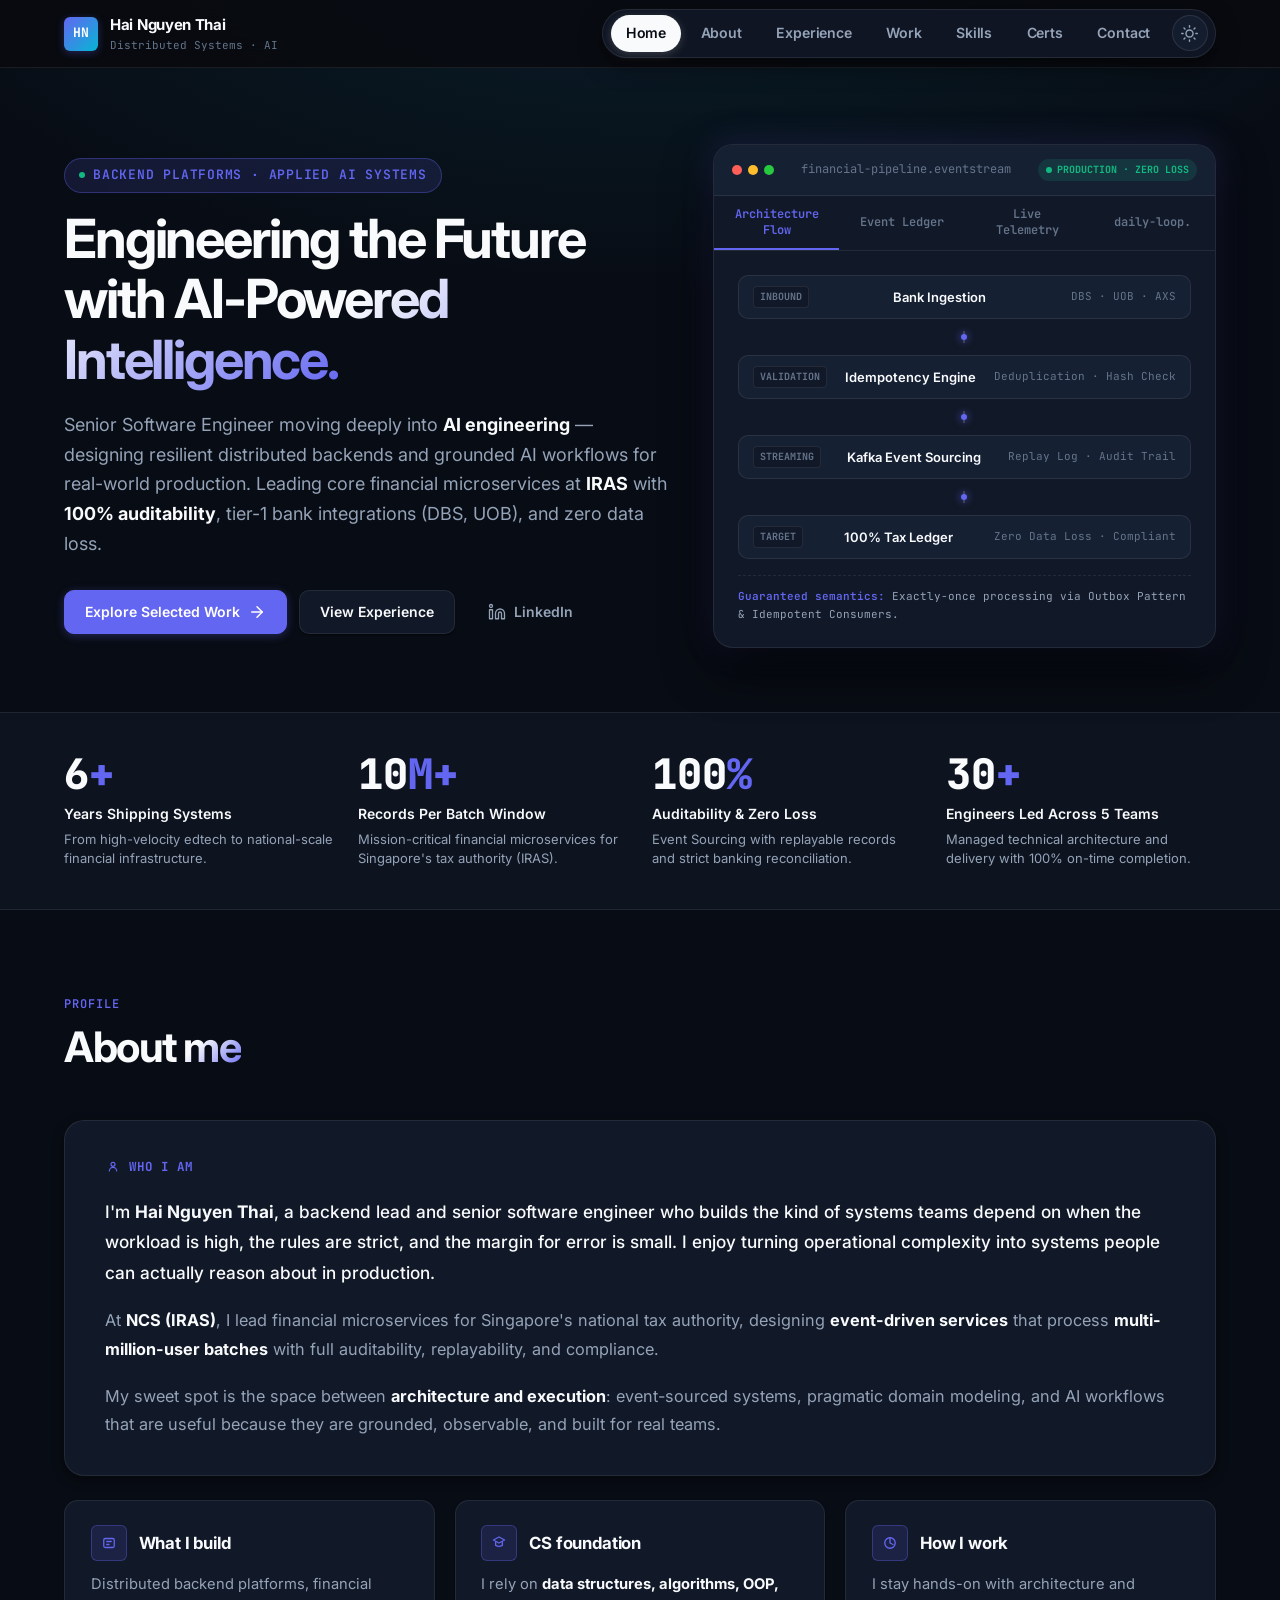
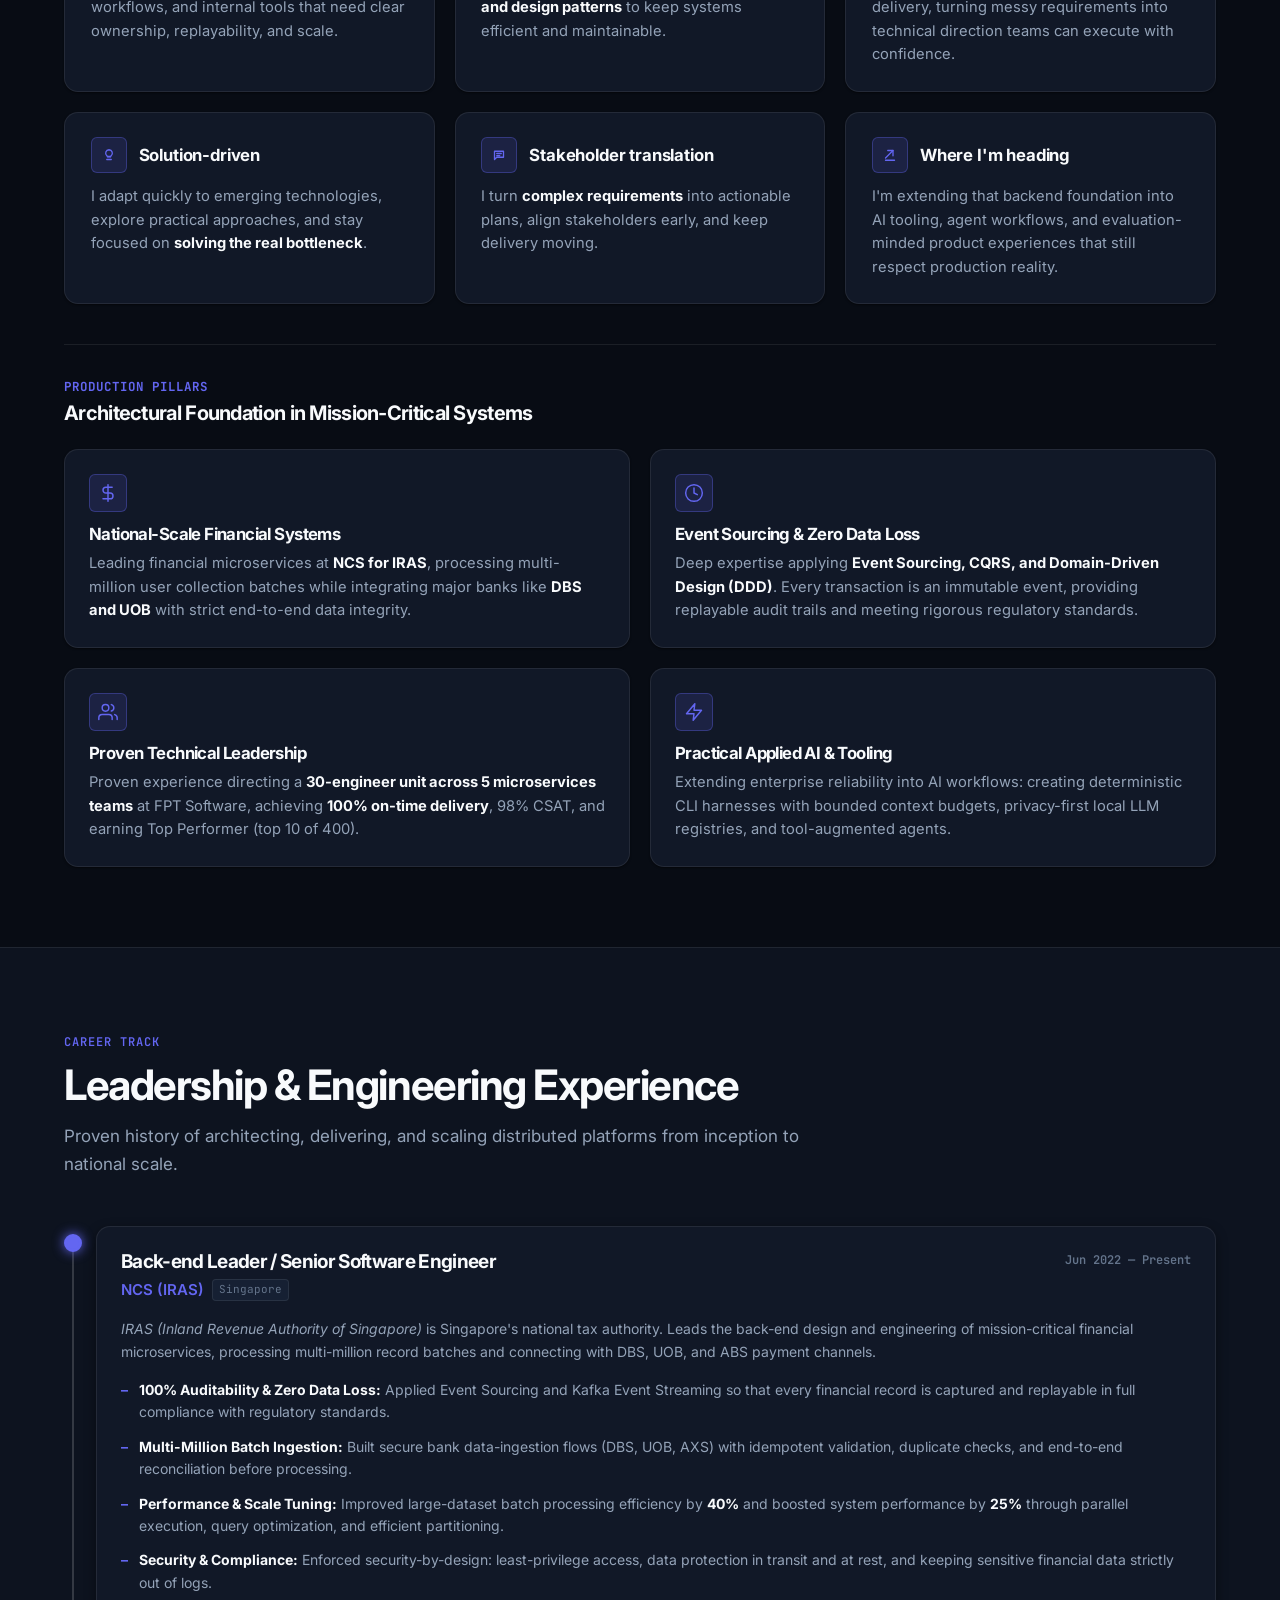
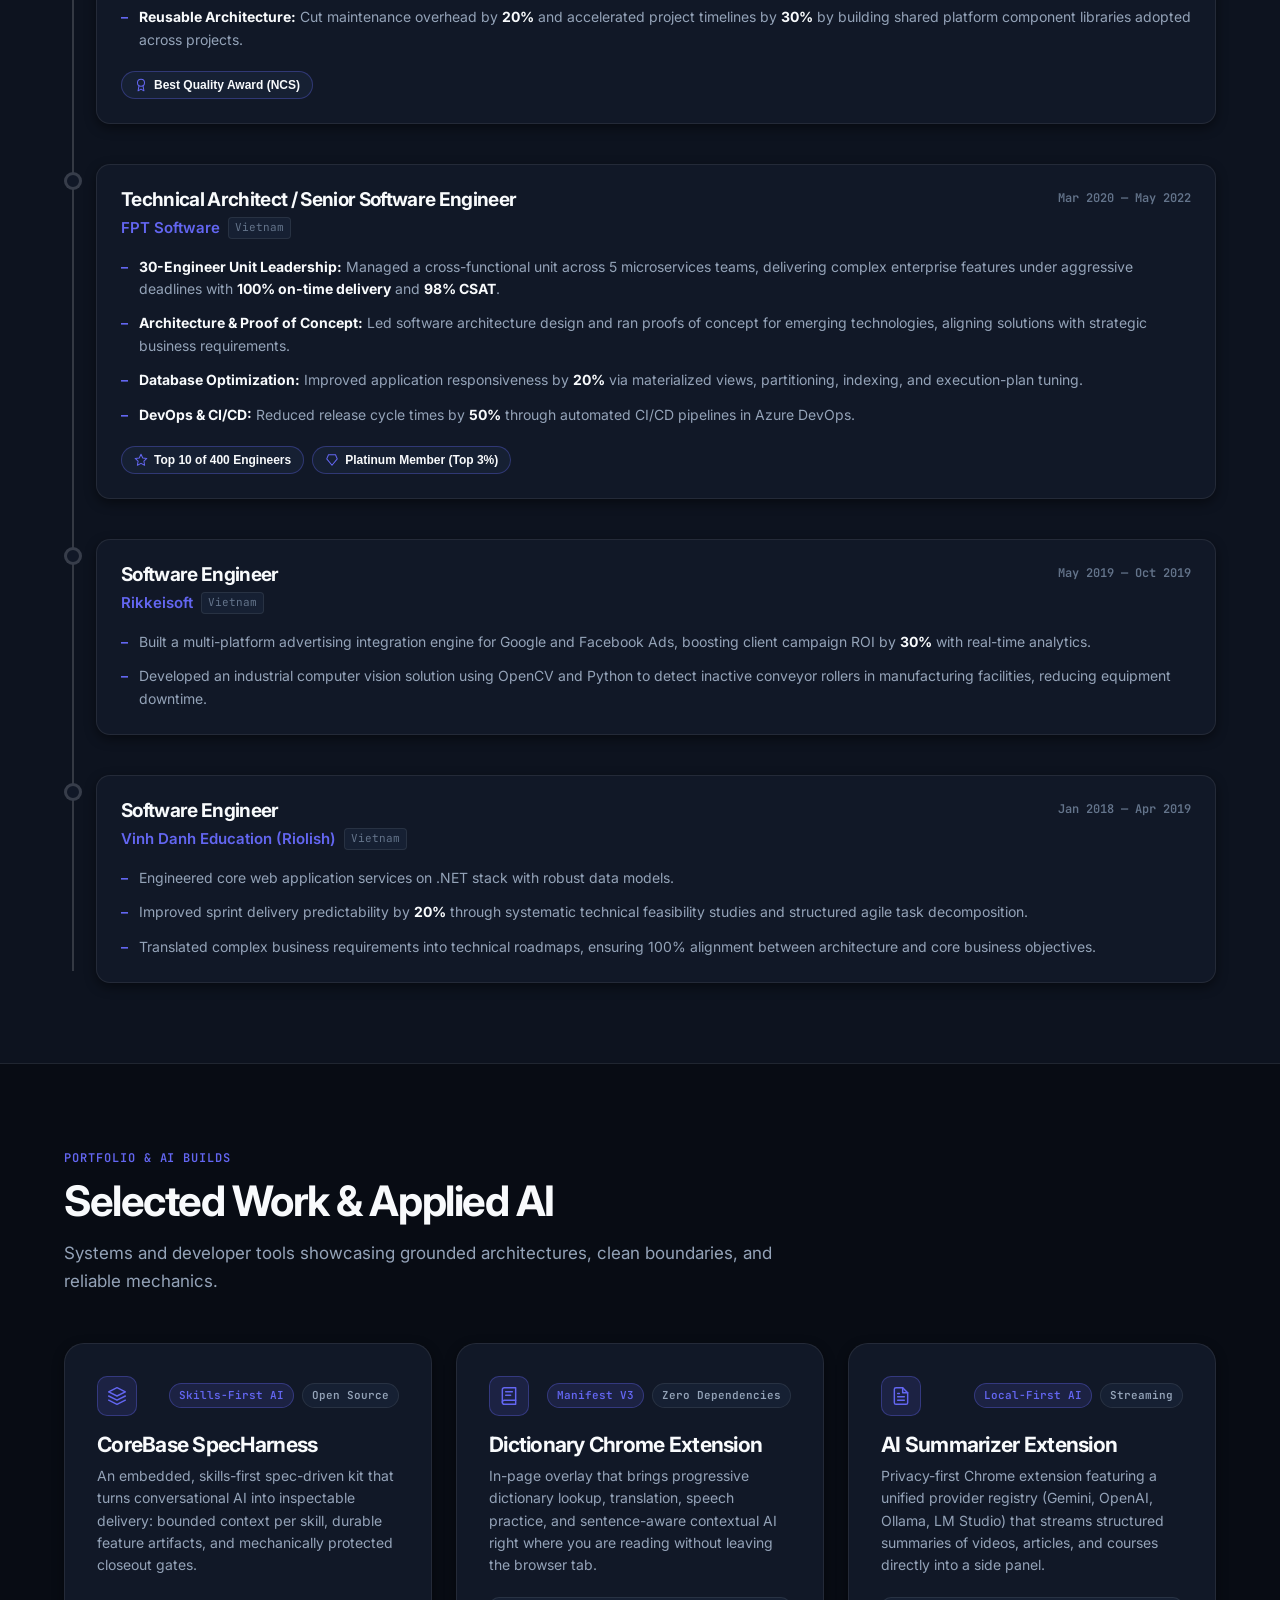
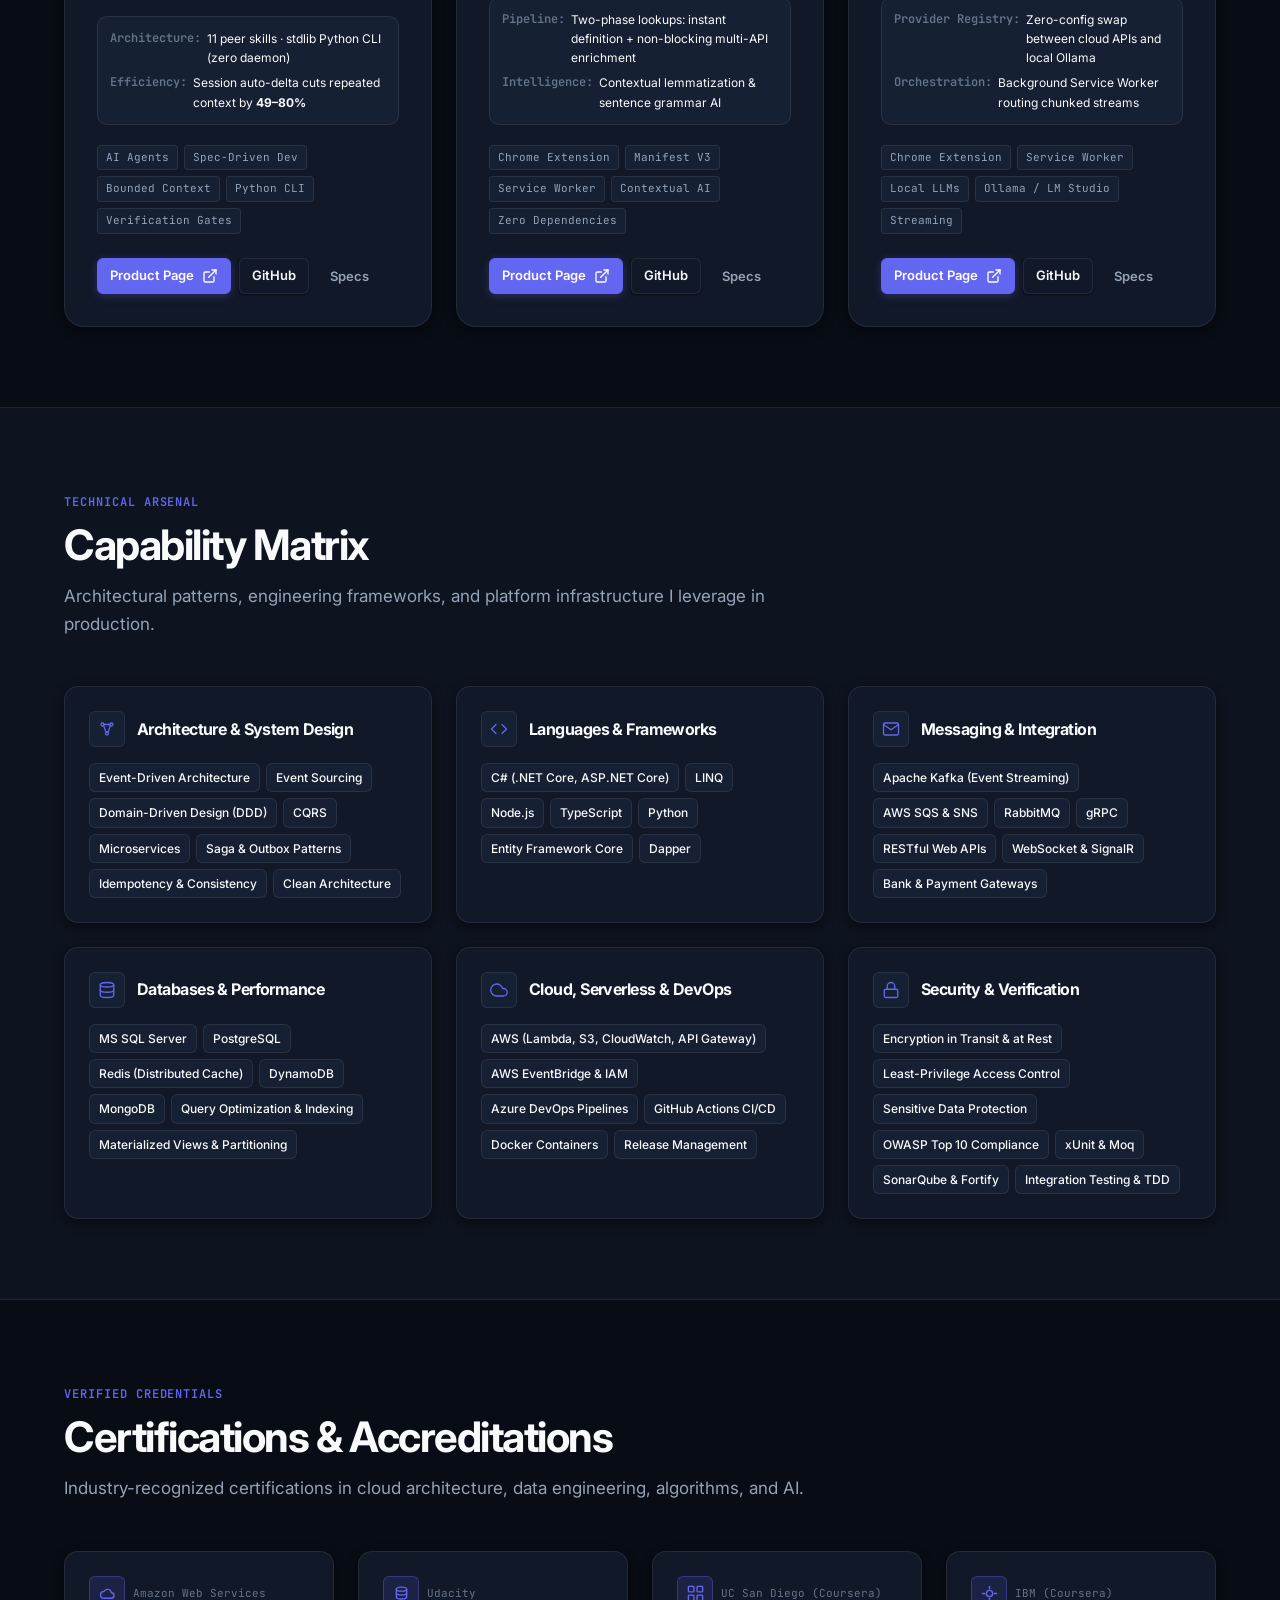
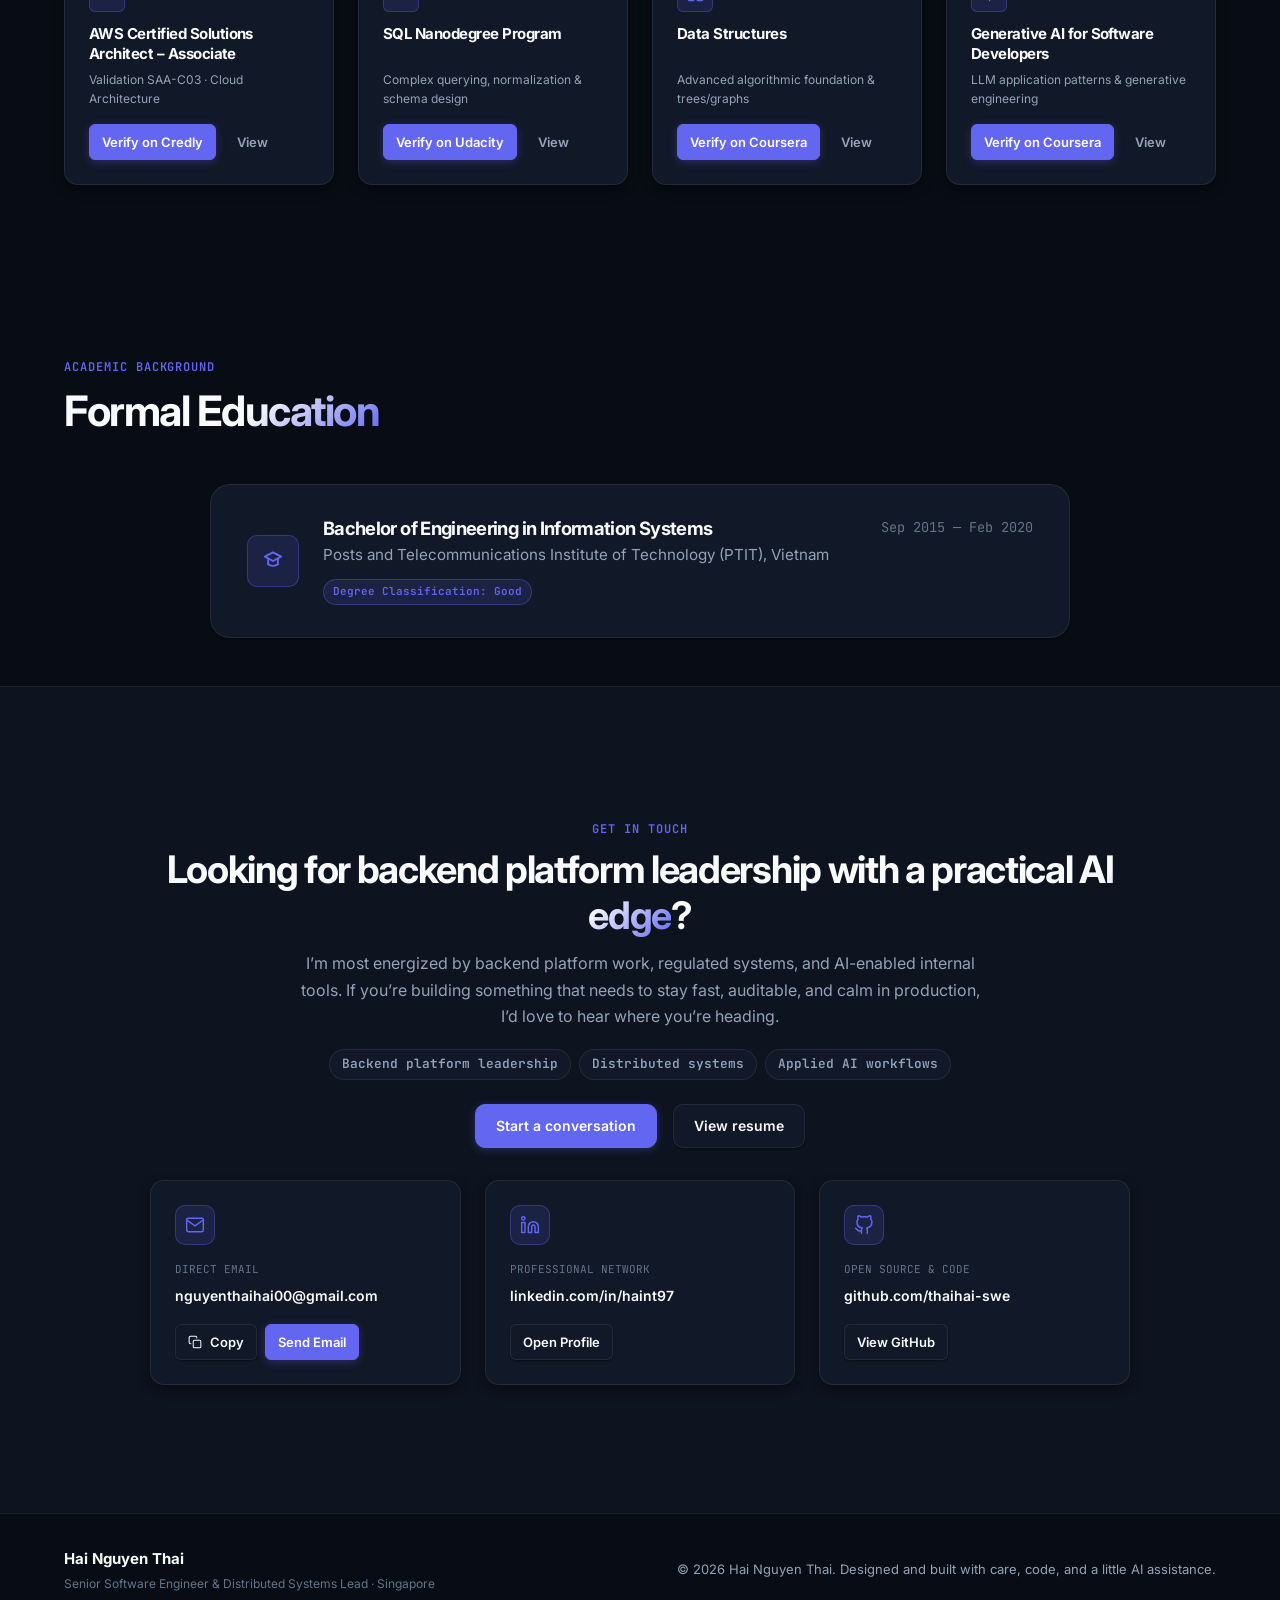
==== index.html @ 4427e582 "Remove demo videos and associated SVG posters for LLM Telegram Bot and Stock Analysis AI projects; r" ====
<!DOCTYPE html>
<html lang="en" data-theme="dark">

<head>
    <meta charset="UTF-8">
    <meta name="viewport" content="width=device-width, initial-scale=1.0">
    <meta name="description"
        content="Hai Nguyen Thai — Senior Software Engineer &amp; Distributed Systems Lead in Singapore. Architecting mission-critical backends, event-driven platforms at IRAS, and applied AI workflows.">
    <meta name="keywords"
        content="Hai Nguyen Thai, Senior Software Engineer, Distributed Systems, Event Sourcing, CQRS, DDD, Kafka, .NET Core, AWS, IRAS, Applied AI, Singapore">
    <meta name="author" content="Hai Nguyen Thai">
    <meta name="theme-color" content="#080C14">
    <meta name="color-scheme" content="dark light">

    <!-- Open Graph / Social Media -->
    <meta property="og:type" content="website">
    <meta property="og:url" content="https://thaihai-swe.github.io/">
    <meta property="og:title" content="Hai Nguyen Thai | Senior Software Engineer &amp; Distributed Systems Lead">
    <meta property="og:description"
        content="Senior back-end engineer &amp; technical architect. Designing mission-critical financial platforms at IRAS, event sourcing systems, and developer-first AI tools.">

    <!-- Twitter Cards -->
    <meta name="twitter:card" content="summary_large_image">
    <meta name="twitter:url" content="https://thaihai-swe.github.io/">
    <meta name="twitter:title" content="Hai Nguyen Thai | Senior Software Engineer &amp; Distributed Systems Lead">
    <meta name="twitter:description"
        content="Senior back-end engineer &amp; technical architect. Designing mission-critical financial platforms at IRAS, event sourcing systems, and developer-first AI tools.">

    <!-- Canonical & Favicon -->
    <link rel="canonical" href="https://thaihai-swe.github.io/">
    <link rel="icon" type="image/svg+xml" href="favicon.svg">

    <title>Hai Nguyen Thai | Senior Software Engineer &amp; Distributed Systems Lead</title>

    <!-- Google Fonts: Inter & JetBrains Mono -->
    <link rel="preconnect" href="https://fonts.googleapis.com">
    <link rel="preconnect" href="https://fonts.gstatic.com" crossorigin>
    <link
        href="https://fonts.googleapis.com/css2?family=Inter:wght@300;400;500;600;700;800&family=JetBrains+Mono:wght@400;500;600;700&display=swap"
        rel="stylesheet">

    <!-- Prevent Theme Flashing (FOUC) -->
    <script>
        (function () {
            try {
                var savedTheme = localStorage.getItem('hai-theme-preference');
                var theme = savedTheme || (window.matchMedia('(prefers-color-scheme: dark)').matches ? 'dark' : 'dark');
                document.documentElement.setAttribute('data-theme', theme);
                var metaThemeColor = document.querySelector('meta[name="theme-color"]');
                if (metaThemeColor) {
                    metaThemeColor.setAttribute('content', theme === 'dark' ? '#080C14' : '#F8FAFC');
                }
            } catch (e) { }
        })();
    </script>

    <!-- Main Stylesheet -->
    <link rel="stylesheet" href="styles.css">
</head>

<body>
    <!-- Skip Link for Accessibility -->
    <a href="#main-content" class="skip-link">Skip to main content</a>

    <!-- Top Navigation -->
    <header class="navbar" id="navbar" role="banner">
        <div class="nav-container">
            <a href="#home" class="nav-brand" aria-label="Hai Nguyen Thai — Home">
                <span class="brand-badge" aria-hidden="true">HN</span>
                <div class="brand-text">
                    <span class="brand-name">Hai Nguyen Thai</span>
                    <span class="brand-role">Distributed Systems · AI</span>
                </div>
            </a>

            <!-- Capsule Pill Navigation Menu -->
            <ul class="nav-menu" id="navMenu" role="menubar" aria-label="Main Navigation">
                <li class="nav-item" role="none"><a href="#home" class="nav-link is-active" role="menuitem">Home</a>
                </li>
                <li class="nav-item" role="none"><a href="#about" class="nav-link" role="menuitem">About</a></li>
                <li class="nav-item" role="none"><a href="#experience" class="nav-link" role="menuitem">Experience</a>
                </li>
                <li class="nav-item" role="none"><a href="#projects" class="nav-link" role="menuitem">Work</a></li>
                <li class="nav-item" role="none"><a href="#skills" class="nav-link" role="menuitem">Skills</a></li>
                <li class="nav-item" role="none"><a href="#certifications" class="nav-link" role="menuitem">Certs</a>
                </li>
                <li class="nav-item" role="none"><a href="#contact" class="nav-link" role="menuitem">Contact</a></li>
                <li class="nav-item" role="none">
                    <button id="themeToggle" class="theme-toggle" type="button" aria-label="Switch to light theme"
                        title="Toggle color theme">
                        <svg class="sun-icon" viewBox="0 0 24 24" fill="none" stroke="currentColor" stroke-width="2"
                            stroke-linecap="round" stroke-linejoin="round" aria-hidden="true">
                            <circle cx="12" cy="12" r="5"></circle>
                            <line x1="12" y1="1" x2="12" y2="3"></line>
                            <line x1="12" y1="21" x2="12" y2="23"></line>
                            <line x1="4.22" y1="4.22" x2="5.64" y2="5.64"></line>
                            <line x1="18.36" y1="18.36" x2="19.78" y2="19.78"></line>
                            <line x1="1" y1="12" x2="3" y2="12"></line>
                            <line x1="21" y1="12" x2="23" y2="12"></line>
                            <line x1="4.22" y1="19.78" x2="5.64" y2="18.36"></line>
                            <line x1="18.36" y1="5.64" x2="19.78" y2="4.22"></line>
                        </svg>
                        <svg class="moon-icon" viewBox="0 0 24 24" fill="none" stroke="currentColor" stroke-width="2"
                            stroke-linecap="round" stroke-linejoin="round" aria-hidden="true">
                            <path d="M21 12.79A9 9 0 1 1 11.21 3 7 7 0 0 0 21 12.79z"></path>
                        </svg>
                    </button>
                </li>
            </ul>

            <!-- Hamburger Button for Mobile -->
            <button class="hamburger" id="hamburger" type="button" aria-label="Open mobile navigation"
                aria-expanded="false" aria-controls="mobileDrawer">
                <span class="bar"></span>
                <span class="bar"></span>
                <span class="bar"></span>
            </button>
        </div>

        <!-- Mobile Drawer -->
        <div class="mobile-drawer" id="mobileDrawer" aria-hidden="true">
            <nav class="mobile-nav" aria-label="Mobile Navigation">
                <a href="#home" class="mobile-nav-link">Home</a>
                <a href="#about" class="mobile-nav-link">About</a>
                <a href="#experience" class="mobile-nav-link">Experience</a>
                <a href="#projects" class="mobile-nav-link">Work</a>
                <a href="#skills" class="mobile-nav-link">Skills</a>
                <a href="#certifications" class="mobile-nav-link">Certs</a>
                <a href="#contact" class="mobile-nav-link">Contact</a>
            </nav>
        </div>
    </header>

    <main id="main-content">
        <!-- Hero Section -->
        <section id="home" class="hero-section">
            <div class="container hero-container">
                <div class="hero-content">
                    <p class="hero-kicker">
                        <span class="live-dot" aria-hidden="true"></span>
                        Backend Platforms &middot; Applied AI Systems
                    </p>

                    <h1 class="hero-title">
                        Engineering the Future with <span class="gradient-text">AI-Powered Intelligence.</span>
                    </h1>

                    <p class="hero-description">
                        Senior Software Engineer moving deeply into <strong>AI engineering</strong> &mdash; designing
                        resilient distributed backends and grounded AI workflows for real-world production. Leading
                        core financial microservices at <strong>IRAS</strong> with <strong>100% auditability</strong>,
                        tier-1 bank integrations (DBS, UOB), and zero data loss.
                    </p>

                    <div class="hero-actions">
                        <a href="#projects" class="btn btn-primary">
                            Explore Selected Work
                            <svg viewBox="0 0 24 24" fill="none" stroke="currentColor" stroke-width="2"
                                stroke-linecap="round" stroke-linejoin="round" aria-hidden="true" class="icon-right">
                                <line x1="5" y1="12" x2="19" y2="12"></line>
                                <polyline points="12 5 19 12 12 19"></polyline>
                            </svg>
                        </a>
                        <a href="#experience" class="btn btn-secondary">
                            View Experience
                        </a>
                        <a href="https://linkedin.com/in/haint97" target="_blank" rel="noopener noreferrer"
                            class="btn btn-ghost" aria-label="Hai Nguyen Thai on LinkedIn">
                            <svg viewBox="0 0 24 24" fill="none" stroke="currentColor" stroke-width="1.75"
                                stroke-linecap="round" stroke-linejoin="round" aria-hidden="true">
                                <path
                                    d="M16 8a6 6 0 0 1 6 6v7h-4v-7a2 2 0 0 0-2-2 2 2 0 0 0-2 2v7h-4v-7a6 6 0 0 1 6-6z">
                                </path>
                                <rect x="2" y="9" width="4" height="12"></rect>
                                <circle cx="4" cy="4" r="2"></circle>
                            </svg>
                            LinkedIn
                        </a>
                    </div>
                </div>

                <!-- Hero Visual: Interactive System Architecture Card -->
                <div class="hero-visual">
                    <div class="system-panel" aria-label="System Architecture Visualizer">
                        <div class="panel-header">
                            <div class="panel-dots" aria-hidden="true">
                                <span class="panel-dot dot-red"></span>
                                <span class="panel-dot dot-yellow"></span>
                                <span class="panel-dot dot-green"></span>
                            </div>
                            <span class="panel-title">financial-pipeline.eventstream</span>
                            <span class="panel-status-tag">
                                <span class="live-dot" aria-hidden="true"></span>
                                PRODUCTION &middot; ZERO LOSS
                            </span>
                        </div>

                        <!-- Tab Triggers -->
                        <div class="panel-tabs" role="tablist" aria-label="System Architecture View Options">
                            <button class="panel-tab is-active" id="tabArchitectureBtn" role="tab" aria-selected="true"
                                aria-controls="tabArchitecture" type="button">
                                Architecture Flow
                            </button>
                            <button class="panel-tab" id="tabLedgerBtn" role="tab" aria-selected="false"
                                aria-controls="tabLedger" type="button">
                                Event Ledger
                            </button>
                            <button class="panel-tab" id="tabMetricsBtn" role="tab" aria-selected="false"
                                aria-controls="tabMetrics" type="button">
                                Live Telemetry
                            </button>
                            <button class="panel-tab" id="tabDailyLoopBtn" role="tab" aria-selected="false"
                                aria-controls="tabDailyLoop" type="button">
                                daily-loop.
                            </button>
                        </div>

                        <!-- Tab 1: Architecture Pipeline -->
                        <div class="panel-body tab-content is-active" id="tabArchitecture" role="tabpanel"
                            aria-labelledby="tabArchitectureBtn">
                            <div class="pipeline-flow">
                                <div class="pipeline-node node-bank">
                                    <div class="node-tag">INBOUND</div>
                                    <div class="node-name">Bank Ingestion</div>
                                    <div class="node-meta">DBS &middot; UOB &middot; AXS</div>
                                </div>
                                <div class="pipeline-connector">
                                    <span class="connector-line"></span>
                                    <span class="pulse-packet" aria-hidden="true"></span>
                                </div>
                                <div class="pipeline-node node-engine">
                                    <div class="node-tag">VALIDATION</div>
                                    <div class="node-name">Idempotency Engine</div>
                                    <div class="node-meta">Deduplication &middot; Hash Check</div>
                                </div>
                                <div class="pipeline-connector">
                                    <span class="connector-line"></span>
                                    <span class="pulse-packet" aria-hidden="true"></span>
                                </div>
                                <div class="pipeline-node node-events">
                                    <div class="node-tag">STREAMING</div>
                                    <div class="node-name">Kafka Event Sourcing</div>
                                    <div class="node-meta">Replay Log &middot; Audit Trail</div>
                                </div>
                                <div class="pipeline-connector">
                                    <span class="connector-line"></span>
                                    <span class="pulse-packet" aria-hidden="true"></span>
                                </div>
                                <div class="pipeline-node node-reconcile">
                                    <div class="node-tag">TARGET</div>
                                    <div class="node-name">100% Tax Ledger</div>
                                    <div class="node-meta">Zero Data Loss &middot; Compliant</div>
                                </div>
                            </div>
                            <div class="pipeline-footnote">
                                <span class="footnote-key">Guaranteed semantics:</span> Exactly-once processing via
                                Outbox Pattern &amp; Idempotent Consumers.
                            </div>
                        </div>

                        <!-- Tab 2: Event Ledger Preview -->
                        <div class="panel-body tab-content" id="tabLedger" role="tabpanel"
                            aria-labelledby="tabLedgerBtn">
                            <pre class="code-preview"><code><span class="c-comment">// Immutable Event Sourcing Log Stream</span>
{
  <span class="c-key">"eventId"</span>: <span class="c-str">"evt_iras_884920419"</span>,
  <span class="c-key">"type"</span>: <span class="c-str">"TaxCollectionBatchProcessedEvent"</span>,
  <span class="c-key">"partner"</span>: <span class="c-str">"DBS_BANK_SG"</span>,
  <span class="c-key">"records"</span>: <span class="c-num">2450000</span>,
  <span class="c-key">"status"</span>: <span class="c-str">"RECONCILED"</span>,
  <span class="c-key">"auditIntegrity"</span>: <span class="c-bool">true</span>,
  <span class="c-key">"reconciledAt"</span>: <span class="c-str">"2026-10-13T12:00:00Z"</span>,
  <span class="c-key">"dataLossRatio"</span>: <span class="c-num">0.0000</span>
}</code></pre>
                        </div>

                        <!-- Tab 3: Live Telemetry -->
                        <div class="panel-body tab-content" id="tabMetrics" role="tabpanel"
                            aria-labelledby="tabMetricsBtn">
                            <div class="telemetry-grid">
                                <div class="telemetry-card">
                                    <span class="telemetry-val">100%</span>
                                    <span class="telemetry-lbl">Auditability Score</span>
                                </div>
                                <div class="telemetry-card">
                                    <span class="telemetry-val">0.00%</span>
                                    <span class="telemetry-lbl">Data Loss Ratio</span>
                                </div>
                                <div class="telemetry-card">
                                    <span class="telemetry-val">+40%</span>
                                    <span class="telemetry-lbl">Batch Speedup</span>
                                </div>
                                <div class="telemetry-card">
                                    <span class="telemetry-val">&lt; 25ms</span>
                                    <span class="telemetry-lbl">Partition Latency</span>
                                </div>
                            </div>
                        </div>

                        <!-- Tab 4: Engineer Routine & Mindset -->
                        <div class="panel-body tab-content" id="tabDailyLoop" role="tabpanel"
                            aria-labelledby="tabDailyLoopBtn">
                            <div class="daily-loop-content">
                                <code class="hero-quote-code">
                                    <span class="hero-quote-line">brewCoffee();</span>
                                    <span class="hero-quote-line">reading();</span>
                                    <span class="hero-quote-line">makeThings();</span>
                                    <span class="hero-quote-line">vibeCode();</span>
                                    <span class="hero-quote-line">sleep();</span>
                                    <span class="hero-quote-line">stayCurious();</span>
                                    <span class="hero-quote-line">keepGrowing();</span>
                                    <span class="hero-quote-line">beMoreThanCode();</span>
                                    <span class="hero-quote-line">makeItMeaningful();</span>
                                    <span class="hero-quote-line">becomeUnforgettable();</span>
                                </code>
                                <div class="terminal-status-strip">
                                    <span class="terminal-tag-pill">production-ready</span>
                                    <span class="terminal-tag-sub">event-sourced &middot; observable</span>
                                </div>
                            </div>
                        </div>
                    </div>
                </div>
            </div>
        </section>

        <!-- Proof Strip / Metrics Bar -->
        <section class="proof-section" aria-label="Key Career Statistics">
            <div class="container">
                <div class="proof-grid">
                    <article class="proof-card">
                        <div class="proof-number">
                            <span class="counter-val" data-target="6">6</span><span class="accent-mark">+</span>
                        </div>
                        <div class="proof-label">Years Shipping Systems</div>
                        <p class="proof-text">From high-velocity edtech to national-scale financial infrastructure.</p>
                    </article>
                    <article class="proof-card">
                        <div class="proof-number">
                            <span class="counter-val" data-target="10">10</span><span class="accent-mark">M+</span>
                        </div>
                        <div class="proof-label">Records Per Batch Window</div>
                        <p class="proof-text">Mission-critical financial microservices for Singapore's tax authority
                            (IRAS).</p>
                    </article>
                    <article class="proof-card">
                        <div class="proof-number">
                            <span class="counter-val" data-target="100">100</span><span class="accent-mark">%</span>
                        </div>
                        <div class="proof-label">Auditability &amp; Zero Loss</div>
                        <p class="proof-text">Event Sourcing with replayable records and strict banking reconciliation.
                        </p>
                    </article>
                    <article class="proof-card">
                        <div class="proof-number">
                            <span class="counter-val" data-target="30">30</span><span class="accent-mark">+</span>
                        </div>
                        <div class="proof-label">Engineers Led Across 5 Teams</div>
                        <p class="proof-text">Managed technical architecture and delivery with 100% on-time completion.
                        </p>
                    </article>
                </div>
            </div>
        </section>

        <!-- About & Architectural Philosophy -->
        <section id="about" class="section about-section">
            <div class="container">
                <div class="section-header text-center">
                    <p class="section-kicker">PROFILE</p>
                    <h2 class="section-title">About <span class="gradient-text">me</span></h2>
                </div>

                <div class="about-layout">
                    <!-- Lead Card: Who I Am -->
                    <div class="about-lead">
                        <p class="about-lead-kicker">
                            <svg viewBox="0 0 24 24" fill="none" stroke="currentColor" stroke-width="1.75"
                                stroke-linecap="round" stroke-linejoin="round" aria-hidden="true">
                                <circle cx="12" cy="8" r="3"></circle>
                                <path d="M6.5 18a5.5 5.5 0 0 1 11 0"></path>
                            </svg>
                            WHO I AM
                        </p>
                        <div class="about-copy">
                            <p>
                                I'm <strong>Hai Nguyen Thai</strong>, a backend lead and senior software engineer who
                                builds the kind of systems teams depend on when the workload is high, the rules
                                are strict, and the margin for error is small. I enjoy turning operational complexity
                                into systems people can actually reason about in production.
                            </p>
                            <p>
                                At <strong>NCS (IRAS)</strong>, I lead financial microservices for Singapore's national
                                tax authority, designing <strong>event-driven services</strong> that process
                                <strong>multi-million-user batches</strong> with full auditability, replayability, and
                                compliance.
                            </p>
                            <p>
                                My sweet spot is the space between <strong>architecture and execution</strong>:
                                event-sourced systems, pragmatic domain modeling, and AI workflows that are useful
                                because they are grounded, observable, and built for real teams.
                            </p>
                        </div>
                    </div>

                    <!-- 6 Highlights Cards Grid -->
                    <div class="about-highlights">
                        <article class="about-card">
                            <div class="about-card-header">
                                <span class="about-card-icon" aria-hidden="true">
                                    <svg viewBox="0 0 24 24" fill="none" stroke="currentColor" stroke-width="1.75"
                                        stroke-linecap="round" stroke-linejoin="round" aria-hidden="true">
                                        <rect x="5" y="6" width="14" height="12" rx="2"></rect>
                                        <path d="M9 10h6"></path>
                                        <path d="M9 14h3"></path>
                                    </svg>
                                </span>
                                <h3>What I build</h3>
                            </div>
                            <p>Distributed backend platforms, financial workflows, and internal tools that need clear
                                ownership, replayability, and scale.</p>
                        </article>

                        <article class="about-card">
                            <div class="about-card-header">
                                <span class="about-card-icon" aria-hidden="true">
                                    <svg viewBox="0 0 24 24" fill="none" stroke="currentColor" stroke-width="1.75"
                                        stroke-linecap="round" stroke-linejoin="round" aria-hidden="true">
                                        <path d="M4.5 8 12 4l7.5 4-7.5 4-7.5-4Z"></path>
                                        <path d="M7.5 10.5V15"></path>
                                        <path d="M16.5 10.5V15"></path>
                                        <path d="M7.5 15c1 .8 2.8 1.5 4.5 1.5s3.5-.7 4.5-1.5"></path>
                                    </svg>
                                </span>
                                <h3>CS foundation</h3>
                            </div>
                            <p>I rely on <strong>data structures, algorithms, OOP, and design patterns</strong> to keep
                                systems efficient and maintainable.</p>
                        </article>

                        <article class="about-card">
                            <div class="about-card-header">
                                <span class="about-card-icon" aria-hidden="true">
                                    <svg viewBox="0 0 24 24" fill="none" stroke="currentColor" stroke-width="1.75"
                                        stroke-linecap="round" stroke-linejoin="round" aria-hidden="true">
                                        <path d="M12 5v7l4 2"></path>
                                        <circle cx="12" cy="12" r="7"></circle>
                                    </svg>
                                </span>
                                <h3>How I work</h3>
                            </div>
                            <p>I stay hands-on with architecture and delivery, turning messy requirements into technical
                                direction teams can execute with confidence.</p>
                        </article>

                        <article class="about-card">
                            <div class="about-card-header">
                                <span class="about-card-icon" aria-hidden="true">
                                    <svg viewBox="0 0 24 24" fill="none" stroke="currentColor" stroke-width="1.75"
                                        stroke-linecap="round" stroke-linejoin="round" aria-hidden="true">
                                        <path d="M9 18h6"></path>
                                        <path d="M10 14h4"></path>
                                        <path
                                            d="M12 5a4.5 4.5 0 0 0-2.9 7.9c.6.5.9 1 .9 1.6h4c0-.6.3-1.1.9-1.6A4.5 4.5 0 0 0 12 5Z">
                                        </path>
                                    </svg>
                                </span>
                                <h3>Solution-driven</h3>
                            </div>
                            <p>I adapt quickly to emerging technologies, explore practical approaches, and stay focused
                                on <strong>solving the real bottleneck</strong>.</p>
                        </article>

                        <article class="about-card">
                            <div class="about-card-header">
                                <span class="about-card-icon" aria-hidden="true">
                                    <svg viewBox="0 0 24 24" fill="none" stroke="currentColor" stroke-width="1.75"
                                        stroke-linecap="round" stroke-linejoin="round" aria-hidden="true">
                                        <path d="M6 7h12v8H9l-3 3V7Z"></path>
                                        <path d="M9 10h6"></path>
                                        <path d="M9 13h4"></path>
                                    </svg>
                                </span>
                                <h3>Stakeholder translation</h3>
                            </div>
                            <p>I turn <strong>complex requirements</strong> into actionable plans, align stakeholders
                                early, and keep delivery moving.</p>
                        </article>

                        <article class="about-card">
                            <div class="about-card-header">
                                <span class="about-card-icon" aria-hidden="true">
                                    <svg viewBox="0 0 24 24" fill="none" stroke="currentColor" stroke-width="1.75"
                                        stroke-linecap="round" stroke-linejoin="round" aria-hidden="true">
                                        <path d="M6 16 16 6"></path>
                                        <path d="M9 6h7v7"></path>
                                        <path d="M6 19h12"></path>
                                    </svg>
                                </span>
                                <h3>Where I'm heading</h3>
                            </div>
                            <p>I'm extending that backend foundation into AI tooling, agent workflows, and
                                evaluation-minded product experiences that still respect production reality.</p>
                        </article>
                    </div>

                    <!-- 3. Core Architectural Pillars (Preserved Enterprise Content) -->
                    <div class="about-pillars-subgroup">
                        <div class="pillars-subgroup-header">
                            <span class="subgroup-kicker">PRODUCTION PILLARS</span>
                            <h3 class="subgroup-title">Architectural Foundation in Mission-Critical Systems</h3>
                        </div>

                        <div class="pillars-grid">
                            <article class="pillar-card">
                                <div class="pillar-icon" aria-hidden="true">
                                    <svg viewBox="0 0 24 24" fill="none" stroke="currentColor" stroke-width="1.75"
                                        stroke-linecap="round" stroke-linejoin="round" aria-hidden="true">
                                        <path d="M12 2v20"></path>
                                        <path d="M17 5H9.5a3.5 3.5 0 0 0 0 7h5a3.5 3.5 0 0 1 0 7H6"></path>
                                    </svg>
                                </div>
                                <h4 class="pillar-title">National-Scale Financial Systems</h4>
                                <p class="pillar-desc">
                                    Leading financial microservices at <strong>NCS for IRAS</strong>, processing
                                    multi-million
                                    user collection batches while integrating major banks like <strong>DBS and
                                        UOB</strong> with
                                    strict end-to-end data integrity.
                                </p>
                            </article>

                            <article class="pillar-card">
                                <div class="pillar-icon" aria-hidden="true">
                                    <svg viewBox="0 0 24 24" fill="none" stroke="currentColor" stroke-width="1.75"
                                        stroke-linecap="round" stroke-linejoin="round" aria-hidden="true">
                                        <circle cx="12" cy="12" r="10"></circle>
                                        <polyline points="12 6 12 12 16 14"></polyline>
                                    </svg>
                                </div>
                                <h4 class="pillar-title">Event Sourcing &amp; Zero Data Loss</h4>
                                <p class="pillar-desc">
                                    Deep expertise applying <strong>Event Sourcing, CQRS, and Domain-Driven Design
                                        (DDD)</strong>.
                                    Every transaction is an immutable event, providing replayable audit trails and
                                    meeting
                                    rigorous regulatory standards.
                                </p>
                            </article>

                            <article class="pillar-card">
                                <div class="pillar-icon" aria-hidden="true">
                                    <svg viewBox="0 0 24 24" fill="none" stroke="currentColor" stroke-width="1.75"
                                        stroke-linecap="round" stroke-linejoin="round" aria-hidden="true">
                                        <path d="M17 21v-2a4 4 0 0 0-4-4H5a4 4 0 0 0-4 4v2"></path>
                                        <circle cx="9" cy="7" r="4"></circle>
                                        <path d="M23 21v-2a4 4 0 0 0-3-3.87"></path>
                                        <path d="M16 3.13a4 4 0 0 1 0 7.75"></path>
                                    </svg>
                                </div>
                                <h4 class="pillar-title">Proven Technical Leadership</h4>
                                <p class="pillar-desc">
                                    Proven experience directing a <strong>30-engineer unit across 5 microservices
                                        teams</strong>
                                    at FPT Software, achieving <strong>100% on-time delivery</strong>, 98% CSAT, and
                                    earning
                                    Top Performer (top 10 of 400).
                                </p>
                            </article>

                            <article class="pillar-card">
                                <div class="pillar-icon" aria-hidden="true">
                                    <svg viewBox="0 0 24 24" fill="none" stroke="currentColor" stroke-width="1.75"
                                        stroke-linecap="round" stroke-linejoin="round" aria-hidden="true">
                                        <polygon points="13 2 3 14 12 14 11 22 21 10 12 10 13 2"></polygon>
                                    </svg>
                                </div>
                                <h4 class="pillar-title">Practical Applied AI &amp; Tooling</h4>
                                <p class="pillar-desc">
                                    Extending enterprise reliability into AI workflows: creating deterministic CLI
                                    harnesses
                                    with bounded context budgets, privacy-first local LLM registries, and tool-augmented
                                    agents.
                                </p>
                            </article>
                        </div>
                    </div>
                </div>
            </div>
        </section>

        <!-- Experience Section -->
        <section id="experience" class="section experience-section">
            <div class="container">
                <div class="section-header">
                    <span class="section-kicker">Career Track</span>
                    <h2 class="section-title">Leadership &amp; Engineering Experience</h2>
                    <p class="section-subtitle">
                        Proven history of architecting, delivering, and scaling distributed platforms from inception to
                        national scale.
                    </p>
                </div>

                <div class="timeline">
                    <!-- NCS (IRAS) -->
                    <article class="timeline-item is-featured">
                        <div class="timeline-marker" aria-hidden="true"></div>
                        <div class="timeline-card">
                            <div class="timeline-header">
                                <div class="timeline-role-group">
                                    <h3 class="timeline-role">Back-end Leader / Senior Software Engineer</h3>
                                    <div class="timeline-org">
                                        <span class="company-name">NCS (IRAS)</span>
                                        <span class="location-badge">Singapore</span>
                                    </div>
                                </div>
                                <span class="timeline-period">Jun 2022 &mdash; Present</span>
                            </div>

                            <p class="timeline-summary">
                                <em>IRAS (Inland Revenue Authority of Singapore)</em> is Singapore's national tax
                                authority. Leads the back-end design and engineering of mission-critical financial
                                microservices, processing multi-million record batches and connecting with DBS, UOB,
                                and ABS payment channels.
                            </p>

                            <ul class="timeline-points">
                                <li>
                                    <strong>100% Auditability &amp; Zero Data Loss:</strong> Applied Event Sourcing and
                                    Kafka Event Streaming so that every financial record is captured and replayable in
                                    full compliance with regulatory standards.
                                </li>
                                <li>
                                    <strong>Multi-Million Batch Ingestion:</strong> Built secure bank data-ingestion
                                    flows (DBS, UOB, AXS) with idempotent validation, duplicate checks, and end-to-end
                                    reconciliation before processing.
                                </li>
                                <li>
                                    <strong>Performance &amp; Scale Tuning:</strong> Improved large-dataset batch
                                    processing efficiency by <strong>40%</strong> and boosted system performance by
                                    <strong>25%</strong> through parallel execution, query optimization, and efficient
                                    partitioning.
                                </li>
                                <li>
                                    <strong>Security &amp; Compliance:</strong> Enforced security-by-design:
                                    least-privilege access, data protection in transit and at rest, and keeping
                                    sensitive
                                    financial data strictly out of logs.
                                </li>
                                <li>
                                    <strong>Reusable Architecture:</strong> Cut maintenance overhead by
                                    <strong>20%</strong> and accelerated project timelines by <strong>30%</strong> by
                                    building shared platform component libraries adopted across projects.
                                </li>
                            </ul>

                            <div class="timeline-badges">
                                <button class="award-btn" type="button"
                                    data-cert="NCS_Cert_BestQualityAward.optimized.jpg"
                                    data-cert-title="Best Quality Award — NCS" data-cert-issuer="NCS (IRAS) Singapore"
                                    aria-label="View Best Quality Award certificate">
                                    <svg viewBox="0 0 24 24" fill="none" stroke="currentColor" stroke-width="1.75"
                                        stroke-linecap="round" stroke-linejoin="round" aria-hidden="true">
                                        <circle cx="12" cy="8" r="6"></circle>
                                        <path d="M8.5 13.5 7 22l5-3 5 3-1.5-8.5"></path>
                                    </svg>
                                    Best Quality Award (NCS)
                                </button>
                            </div>
                        </div>
                    </article>

                    <!-- FPT Software -->
                    <article class="timeline-item">
                        <div class="timeline-marker" aria-hidden="true"></div>
                        <div class="timeline-card">
                            <div class="timeline-header">
                                <div class="timeline-role-group">
                                    <h3 class="timeline-role">Technical Architect / Senior Software Engineer</h3>
                                    <div class="timeline-org">
                                        <span class="company-name">FPT Software</span>
                                        <span class="location-badge">Vietnam</span>
                                    </div>
                                </div>
                                <span class="timeline-period">Mar 2020 &mdash; May 2022</span>
                            </div>

                            <ul class="timeline-points">
                                <li>
                                    <strong>30-Engineer Unit Leadership:</strong> Managed a cross-functional unit
                                    across 5 microservices teams, delivering complex enterprise features under
                                    aggressive
                                    deadlines with <strong>100% on-time delivery</strong> and <strong>98% CSAT</strong>.
                                </li>
                                <li>
                                    <strong>Architecture &amp; Proof of Concept:</strong> Led software architecture
                                    design and ran proofs of concept for emerging technologies, aligning solutions with
                                    strategic business requirements.
                                </li>
                                <li>
                                    <strong>Database Optimization:</strong> Improved application responsiveness by
                                    <strong>20%</strong> via materialized views, partitioning, indexing, and
                                    execution-plan
                                    tuning.
                                </li>
                                <li>
                                    <strong>DevOps &amp; CI/CD:</strong> Reduced release cycle times by
                                    <strong>50%</strong> through automated CI/CD pipelines in Azure DevOps.
                                </li>
                            </ul>

                            <div class="timeline-badges">
                                <button class="award-btn" type="button" data-cert="cert_fpt_best_perfrormance.jpg"
                                    data-cert-title="Top Performer Award — FPT Software"
                                    data-cert-issuer="FPT Software (Top 10 of 400 Engineers)"
                                    aria-label="View Top Performer certificate">
                                    <svg viewBox="0 0 24 24" fill="none" stroke="currentColor" stroke-width="1.75"
                                        stroke-linecap="round" stroke-linejoin="round" aria-hidden="true">
                                        <polygon
                                            points="12 2 15 8.5 22 9.3 17 14.1 18.2 21 12 17.8 5.8 21 7 14.1 2 9.3 9 8.5 12 2">
                                        </polygon>
                                    </svg>
                                    Top 10 of 400 Engineers
                                </button>
                                <button class="award-btn" type="button" data-cert="cert_platinum.optimized.jpg"
                                    data-cert-title="Platinum Member — FPT Software"
                                    data-cert-issuer="FPT Software (Top 3% of Engineers)"
                                    aria-label="View Platinum Member certificate">
                                    <svg viewBox="0 0 24 24" fill="none" stroke="currentColor" stroke-width="1.75"
                                        stroke-linecap="round" stroke-linejoin="round" aria-hidden="true">
                                        <path d="M6 3h12l3 7-9 11L3 10l3-7Z"></path>
                                    </svg>
                                    Platinum Member (Top 3%)
                                </button>
                            </div>
                        </div>
                    </article>

                    <!-- Rikkeisoft -->
                    <article class="timeline-item">
                        <div class="timeline-marker" aria-hidden="true"></div>
                        <div class="timeline-card">
                            <div class="timeline-header">
                                <div class="timeline-role-group">
                                    <h3 class="timeline-role">Software Engineer</h3>
                                    <div class="timeline-org">
                                        <span class="company-name">Rikkeisoft</span>
                                        <span class="location-badge">Vietnam</span>
                                    </div>
                                </div>
                                <span class="timeline-period">May 2019 &mdash; Oct 2019</span>
                            </div>

                            <ul class="timeline-points">
                                <li>
                                    Built a multi-platform advertising integration engine for Google and Facebook Ads,
                                    boosting client campaign ROI by <strong>30%</strong> with real-time analytics.
                                </li>
                                <li>
                                    Developed an industrial computer vision solution using OpenCV and Python to detect
                                    inactive conveyor rollers in manufacturing facilities, reducing equipment downtime.
                                </li>
                            </ul>
                        </div>
                    </article>

                    <!-- Vinh Danh Education -->
                    <article class="timeline-item">
                        <div class="timeline-marker" aria-hidden="true"></div>
                        <div class="timeline-card">
                            <div class="timeline-header">
                                <div class="timeline-role-group">
                                    <h3 class="timeline-role">Software Engineer</h3>
                                    <div class="timeline-org">
                                        <span class="company-name">Vinh Danh Education (Riolish)</span>
                                        <span class="location-badge">Vietnam</span>
                                    </div>
                                </div>
                                <span class="timeline-period">Jan 2018 &mdash; Apr 2019</span>
                            </div>

                            <ul class="timeline-points">
                                <li>
                                    Engineered core web application services on .NET stack with robust data models.
                                </li>
                                <li>
                                    Improved sprint delivery predictability by <strong>20%</strong> through systematic
                                    technical feasibility studies and structured agile task decomposition.
                                </li>
                                <li>
                                    Translated complex business requirements into technical roadmaps, ensuring 100%
                                    alignment between architecture and core
                                    business objectives.
                                </li>
                            </ul>
                        </div>
                    </article>
                </div>
            </div>
        </section>

        <!-- Selected Work & Applied AI Projects -->
        <section id="projects" class="section projects-section">
            <div class="container">
                <div class="section-header">
                    <span class="section-kicker">Portfolio &amp; AI Builds</span>
                    <h2 class="section-title">Selected Work &amp; Applied AI</h2>
                    <p class="section-subtitle">
                        Systems and developer tools showcasing grounded architectures, clean boundaries, and reliable
                        mechanics.
                    </p>
                </div>

                <div class="projects-grid">
                    <!-- Project 1: CoreBase SpecHarness -->
                    <article class="project-card">
                        <div class="project-top">
                            <div class="project-icon-badge" aria-hidden="true">
                                <svg viewBox="0 0 24 24" fill="none" stroke="currentColor" stroke-width="1.75"
                                    stroke-linecap="round" stroke-linejoin="round" aria-hidden="true">
                                    <polygon points="12 2 2 7 12 12 22 7 12 2"></polygon>
                                    <polyline points="2 17 12 22 22 17"></polyline>
                                    <polyline points="2 12 12 17 22 12"></polyline>
                                </svg>
                            </div>
                            <div class="project-meta">
                                <span class="badge badge-accent">Skills-First AI</span>
                                <span class="badge">Open Source</span>
                            </div>
                        </div>

                        <h3 class="project-title">CoreBase SpecHarness</h3>
                        <p class="project-summary">
                            An embedded, skills-first spec-driven kit that turns conversational AI into inspectable
                            delivery: bounded context per skill, durable feature artifacts, and mechanically protected
                            closeout gates.
                        </p>

                        <div class="project-highlights">
                            <div class="highlight-item">
                                <span class="highlight-label">Architecture:</span>
                                <span>11 peer skills &middot; stdlib Python CLI (zero daemon)</span>
                            </div>
                            <div class="highlight-item">
                                <span class="highlight-label">Efficiency:</span>
                                <span>Session auto-delta cuts repeated context by <strong>49&ndash;80%</strong></span>
                            </div>
                        </div>

                        <div class="tech-tags">
                            <span class="tech-tag">AI Agents</span>
                            <span class="tech-tag">Spec-Driven Dev</span>
                            <span class="tech-tag">Bounded Context</span>
                            <span class="tech-tag">Python CLI</span>
                            <span class="tech-tag">Verification Gates</span>
                        </div>

                        <div class="project-actions">
                            <a href="https://thaihai-swe.github.io/corebase-specharness/" target="_blank"
                                rel="noopener noreferrer" class="btn btn-sm btn-primary">
                                Product Page
                                <svg viewBox="0 0 24 24" fill="none" stroke="currentColor" stroke-width="2"
                                    stroke-linecap="round" stroke-linejoin="round" aria-hidden="true"
                                    class="icon-right">
                                    <path d="M18 13v6a2 2 0 0 1-2 2H5a2 2 0 0 1-2-2V8a2 2 0 0 1 2-2h6"></path>
                                    <polyline points="15 3 21 3 21 9"></polyline>
                                    <line x1="10" y1="14" x2="21" y2="3"></line>
                                </svg>
                            </a>
                            <a href="https://github.com/thaihai-swe/corebase-specharness" target="_blank"
                                rel="noopener noreferrer" class="btn btn-sm btn-secondary"
                                aria-label="View CoreBase SpecHarness on GitHub">
                                GitHub
                            </a>
                            <button class="btn btn-sm btn-ghost btn-details" type="button"
                                data-project="corebase-specharness"
                                aria-label="View CoreBase SpecHarness technical specifications">
                                Specs
                            </button>
                        </div>
                    </article>

                    <!-- Project 2: Dictionary Chrome Extension -->
                    <article class="project-card">
                        <div class="project-top">
                            <div class="project-icon-badge" aria-hidden="true">
                                <svg viewBox="0 0 24 24" fill="none" stroke="currentColor" stroke-width="1.75"
                                    stroke-linecap="round" stroke-linejoin="round" aria-hidden="true">
                                    <path d="M4 19.5A2.5 2.5 0 0 1 6.5 17H20"></path>
                                    <path d="M6.5 2H20v20H6.5A2.5 2.5 0 0 1 4 19.5v-15A2.5 2.5 0 0 1 6.5 2z"></path>
                                    <path d="M8 7h8"></path>
                                    <path d="M8 11h6"></path>
                                </svg>
                            </div>
                            <div class="project-meta">
                                <span class="badge badge-accent">Manifest V3</span>
                                <span class="badge">Zero Dependencies</span>
                            </div>
                        </div>

                        <h3 class="project-title">Dictionary Chrome Extension</h3>
                        <p class="project-summary">
                            In-page overlay that brings progressive dictionary lookup, translation, speech practice,
                            and sentence-aware contextual AI right where you are reading without leaving the browser
                            tab.
                        </p>

                        <div class="project-highlights">
                            <div class="highlight-item">
                                <span class="highlight-label">Pipeline:</span>
                                <span>Two-phase lookups: instant definition + non-blocking multi-API enrichment</span>
                            </div>
                            <div class="highlight-item">
                                <span class="highlight-label">Intelligence:</span>
                                <span>Contextual lemmatization &amp; sentence grammar AI</span>
                            </div>
                        </div>

                        <div class="tech-tags">
                            <span class="tech-tag">Chrome Extension</span>
                            <span class="tech-tag">Manifest V3</span>
                            <span class="tech-tag">Service Worker</span>
                            <span class="tech-tag">Contextual AI</span>
                            <span class="tech-tag">Zero Dependencies</span>
                        </div>

                        <div class="project-actions">
                            <a href="https://thaihai-swe.github.io/dictionary-extension/" target="_blank"
                                rel="noopener noreferrer" class="btn btn-sm btn-primary">
                                Product Page
                                <svg viewBox="0 0 24 24" fill="none" stroke="currentColor" stroke-width="2"
                                    stroke-linecap="round" stroke-linejoin="round" aria-hidden="true"
                                    class="icon-right">
                                    <path d="M18 13v6a2 2 0 0 1-2 2H5a2 2 0 0 1-2-2V8a2 2 0 0 1 2-2h6"></path>
                                    <polyline points="15 3 21 3 21 9"></polyline>
                                    <line x1="10" y1="14" x2="21" y2="3"></line>
                                </svg>
                            </a>
                            <a href="https://github.com/thaihai-swe/dictionary-extension" target="_blank"
                                rel="noopener noreferrer" class="btn btn-sm btn-secondary"
                                aria-label="View Dictionary Extension on GitHub">
                                GitHub
                            </a>
                            <button class="btn btn-sm btn-ghost btn-details" type="button"
                                data-project="dictionary-extension"
                                aria-label="View Dictionary Extension technical specifications">
                                Specs
                            </button>
                        </div>
                    </article>

                    <!-- Project 3: AI Summarizer Extension -->
                    <article class="project-card">
                        <div class="project-top">
                            <div class="project-icon-badge" aria-hidden="true">
                                <svg viewBox="0 0 24 24" fill="none" stroke="currentColor" stroke-width="1.75"
                                    stroke-linecap="round" stroke-linejoin="round" aria-hidden="true">
                                    <path d="M14 2H6a2 2 0 0 0-2 2v16a2 2 0 0 0 2 2h12a2 2 0 0 0 2-2V8z"></path>
                                    <polyline points="14 2 14 8 20 8"></polyline>
                                    <line x1="16" y1="13" x2="8" y2="13"></line>
                                    <line x1="16" y1="17" x2="8" y2="17"></line>
                                    <polyline points="10 9 9 9 8 9"></polyline>
                                </svg>
                            </div>
                            <div class="project-meta">
                                <span class="badge badge-accent">Local-First AI</span>
                                <span class="badge">Streaming</span>
                            </div>
                        </div>

                        <h3 class="project-title">AI Summarizer Extension</h3>
                        <p class="project-summary">
                            Privacy-first Chrome extension featuring a unified provider registry (Gemini, OpenAI,
                            Ollama, LM Studio) that streams structured summaries of videos, articles, and courses
                            directly
                            into a side panel.
                        </p>

                        <div class="project-highlights">
                            <div class="highlight-item">
                                <span class="highlight-label">Provider Registry:</span>
                                <span>Zero-config swap between cloud APIs and local Ollama</span>
                            </div>
                            <div class="highlight-item">
                                <span class="highlight-label">Orchestration:</span>
                                <span>Background Service Worker routing chunked streams</span>
                            </div>
                        </div>

                        <div class="tech-tags">
                            <span class="tech-tag">Chrome Extension</span>
                            <span class="tech-tag">Service Worker</span>
                            <span class="tech-tag">Local LLMs</span>
                            <span class="tech-tag">Ollama / LM Studio</span>
                            <span class="tech-tag">Streaming</span>
                        </div>

                        <div class="project-actions">
                            <a href="https://thaihai-swe.github.io/summarizer-extension/" target="_blank"
                                rel="noopener noreferrer" class="btn btn-sm btn-primary">
                                Product Page
                                <svg viewBox="0 0 24 24" fill="none" stroke="currentColor" stroke-width="2"
                                    stroke-linecap="round" stroke-linejoin="round" aria-hidden="true"
                                    class="icon-right">
                                    <path d="M18 13v6a2 2 0 0 1-2 2H5a2 2 0 0 1-2-2V8a2 2 0 0 1 2-2h6"></path>
                                    <polyline points="15 3 21 3 21 9"></polyline>
                                    <line x1="10" y1="14" x2="21" y2="3"></line>
                                </svg>
                            </a>
                            <a href="https://github.com/thaihai-swe/summarizer-extension" target="_blank"
                                rel="noopener noreferrer" class="btn btn-sm btn-secondary"
                                aria-label="View AI Summarizer on GitHub">
                                GitHub
                            </a>
                            <button class="btn btn-sm btn-ghost btn-details" type="button"
                                data-project="ai-summarizer-extension"
                                aria-label="View AI Summarizer technical specifications">
                                Specs
                            </button>
                        </div>
                    </article>
                </div>
            </div>
        </section>

        <!-- Skills / Capability Matrix -->
        <section id="skills" class="section skills-section">
            <div class="container">
                <div class="section-header">
                    <span class="section-kicker">Technical Arsenal</span>
                    <h2 class="section-title">Capability Matrix</h2>
                    <p class="section-subtitle">
                        Architectural patterns, engineering frameworks, and platform infrastructure I leverage in
                        production.
                    </p>
                </div>

                <div class="skills-grid">
                    <!-- Category 1 -->
                    <div class="skill-group-card">
                        <div class="skill-group-header">
                            <div class="skill-icon" aria-hidden="true">
                                <svg viewBox="0 0 24 24" fill="none" stroke="currentColor" stroke-width="1.75"
                                    stroke-linecap="round" stroke-linejoin="round" aria-hidden="true">
                                    <circle cx="6" cy="6" r="2"></circle>
                                    <circle cx="18" cy="6" r="2"></circle>
                                    <circle cx="12" cy="18" r="2"></circle>
                                    <path d="M8 6h8"></path>
                                    <path d="M7.5 7.5 10.5 16"></path>
                                    <path d="M16.5 7.5 13.5 16"></path>
                                </svg>
                            </div>
                            <h3 class="skill-group-title">Architecture &amp; System Design</h3>
                        </div>
                        <div class="skill-tags">
                            <span class="skill-tag">Event-Driven Architecture</span>
                            <span class="skill-tag">Event Sourcing</span>
                            <span class="skill-tag">Domain-Driven Design (DDD)</span>
                            <span class="skill-tag">CQRS</span>
                            <span class="skill-tag">Microservices</span>
                            <span class="skill-tag">Saga &amp; Outbox Patterns</span>
                            <span class="skill-tag">Idempotency &amp; Consistency</span>
                            <span class="skill-tag">Clean Architecture</span>
                        </div>
                    </div>

                    <!-- Category 2 -->
                    <div class="skill-group-card">
                        <div class="skill-group-header">
                            <div class="skill-icon" aria-hidden="true">
                                <svg viewBox="0 0 24 24" fill="none" stroke="currentColor" stroke-width="1.75"
                                    stroke-linecap="round" stroke-linejoin="round" aria-hidden="true">
                                    <polyline points="16 18 22 12 16 6"></polyline>
                                    <polyline points="8 6 2 12 8 18"></polyline>
                                </svg>
                            </div>
                            <h3 class="skill-group-title">Languages &amp; Frameworks</h3>
                        </div>
                        <div class="skill-tags">
                            <span class="skill-tag">C# (.NET Core, ASP.NET Core)</span>
                            <span class="skill-tag">LINQ</span>
                            <span class="skill-tag">Node.js</span>
                            <span class="skill-tag">TypeScript</span>
                            <span class="skill-tag">Python</span>
                            <span class="skill-tag">Entity Framework Core</span>
                            <span class="skill-tag">Dapper</span>
                        </div>
                    </div>

                    <!-- Category 3 -->
                    <div class="skill-group-card">
                        <div class="skill-group-header">
                            <div class="skill-icon" aria-hidden="true">
                                <svg viewBox="0 0 24 24" fill="none" stroke="currentColor" stroke-width="1.75"
                                    stroke-linecap="round" stroke-linejoin="round" aria-hidden="true">
                                    <path
                                        d="M4 4h16c1.1 0 2 .9 2 2v12c0 1.1-.9 2-2 2H4c-1.1 0-2-.9-2-2V6c0-1.1.9-2 2-2z">
                                    </path>
                                    <polyline points="22,6 12,13 2,6"></polyline>
                                </svg>
                            </div>
                            <h3 class="skill-group-title">Messaging &amp; Integration</h3>
                        </div>
                        <div class="skill-tags">
                            <span class="skill-tag">Apache Kafka (Event Streaming)</span>
                            <span class="skill-tag">AWS SQS &amp; SNS</span>
                            <span class="skill-tag">RabbitMQ</span>
                            <span class="skill-tag">gRPC</span>
                            <span class="skill-tag">RESTful Web APIs</span>
                            <span class="skill-tag">WebSocket &amp; SignalR</span>
                            <span class="skill-tag">Bank &amp; Payment Gateways</span>
                        </div>
                    </div>

                    <!-- Category 4 -->
                    <div class="skill-group-card">
                        <div class="skill-group-header">
                            <div class="skill-icon" aria-hidden="true">
                                <svg viewBox="0 0 24 24" fill="none" stroke="currentColor" stroke-width="1.75"
                                    stroke-linecap="round" stroke-linejoin="round" aria-hidden="true">
                                    <ellipse cx="12" cy="5" rx="9" ry="3"></ellipse>
                                    <path d="M21 12c0 1.66-4 3-9 3s-9-1.34-9-3"></path>
                                    <path d="M3 5v14c0 1.66 4 3 9 3s9-1.34 9-3V5"></path>
                                </svg>
                            </div>
                            <h3 class="skill-group-title">Databases &amp; Performance</h3>
                        </div>
                        <div class="skill-tags">
                            <span class="skill-tag">MS SQL Server</span>
                            <span class="skill-tag">PostgreSQL</span>
                            <span class="skill-tag">Redis (Distributed Cache)</span>
                            <span class="skill-tag">DynamoDB</span>
                            <span class="skill-tag">MongoDB</span>
                            <span class="skill-tag">Query Optimization &amp; Indexing</span>
                            <span class="skill-tag">Materialized Views &amp; Partitioning</span>
                        </div>
                    </div>

                    <!-- Category 5 -->
                    <div class="skill-group-card">
                        <div class="skill-group-header">
                            <div class="skill-icon" aria-hidden="true">
                                <svg viewBox="0 0 24 24" fill="none" stroke="currentColor" stroke-width="1.75"
                                    stroke-linecap="round" stroke-linejoin="round" aria-hidden="true">
                                    <path d="M18 10h-1.26A8 8 0 1 0 9 20h9a5 5 0 0 0 0-10z"></path>
                                </svg>
                            </div>
                            <h3 class="skill-group-title">Cloud, Serverless &amp; DevOps</h3>
                        </div>
                        <div class="skill-tags">
                            <span class="skill-tag">AWS (Lambda, S3, CloudWatch, API Gateway)</span>
                            <span class="skill-tag">AWS EventBridge &amp; IAM</span>
                            <span class="skill-tag">Azure DevOps Pipelines</span>
                            <span class="skill-tag">GitHub Actions CI/CD</span>
                            <span class="skill-tag">Docker Containers</span>
                            <span class="skill-tag">Release Management</span>
                        </div>
                    </div>

                    <!-- Category 6 -->
                    <div class="skill-group-card">
                        <div class="skill-group-header">
                            <div class="skill-icon" aria-hidden="true">
                                <svg viewBox="0 0 24 24" fill="none" stroke="currentColor" stroke-width="1.75"
                                    stroke-linecap="round" stroke-linejoin="round" aria-hidden="true">
                                    <rect x="3" y="11" width="18" height="11" rx="2" ry="2"></rect>
                                    <path d="M7 11V7a5 5 0 0 1 10 0v4"></path>
                                </svg>
                            </div>
                            <h3 class="skill-group-title">Security &amp; Verification</h3>
                        </div>
                        <div class="skill-tags">
                            <span class="skill-tag">Encryption in Transit &amp; at Rest</span>
                            <span class="skill-tag">Least-Privilege Access Control</span>
                            <span class="skill-tag">Sensitive Data Protection</span>
                            <span class="skill-tag">OWASP Top 10 Compliance</span>
                            <span class="skill-tag">xUnit &amp; Moq</span>
                            <span class="skill-tag">SonarQube &amp; Fortify</span>
                            <span class="skill-tag">Integration Testing &amp; TDD</span>
                        </div>
                    </div>
                </div>
            </div>
        </section>

        <!-- Certifications & Credentials -->
        <section id="certifications" class="section certs-section">
            <div class="container">
                <div class="section-header">
                    <span class="section-kicker">Verified Credentials</span>
                    <h2 class="section-title">Certifications &amp; Accreditations</h2>
                    <p class="section-subtitle">
                        Industry-recognized certifications in cloud architecture, data engineering, algorithms, and AI.
                    </p>
                </div>

                <div class="certs-grid">
                    <!-- AWS SAA -->
                    <div class="cert-card">
                        <div class="cert-header">
                            <div class="cert-icon-wrap" aria-hidden="true">
                                <svg viewBox="0 0 24 24" fill="none" stroke="currentColor" stroke-width="1.75"
                                    stroke-linecap="round" stroke-linejoin="round" aria-hidden="true">
                                    <path d="M7.5 18h9a3.5 3.5 0 0 0 .4-7A5 5 0 0 0 7.5 9.5 3.5 3.5 0 0 0 7.5 18Z">
                                    </path>
                                </svg>
                            </div>
                            <span class="cert-issuer">Amazon Web Services</span>
                        </div>
                        <h3 class="cert-name">AWS Certified Solutions Architect &ndash; Associate</h3>
                        <p class="cert-sub">Validation SAA-C03 &middot; Cloud Architecture</p>
                        <div class="cert-actions">
                            <a href="https://www.credly.com/badges/34b9ed42-8404-4f80-ae94-08d3966c9b9d" target="_blank"
                                rel="noopener noreferrer" class="btn btn-sm btn-primary">
                                Verify on Credly
                            </a>
                            <button class="btn btn-sm btn-ghost btn-view-cert" type="button"
                                data-cert-image="AWS Certified Solutions Architect.optimized.jpg"
                                data-cert-title="AWS Certified Solutions Architect"
                                data-cert-issuer="Amazon Web Services"
                                data-cert-verify="https://www.credly.com/badges/34b9ed42-8404-4f80-ae94-08d3966c9b9d">
                                View
                            </button>
                        </div>
                    </div>

                    <!-- SQL Nanodegree -->
                    <div class="cert-card">
                        <div class="cert-header">
                            <div class="cert-icon-wrap" aria-hidden="true">
                                <svg viewBox="0 0 24 24" fill="none" stroke="currentColor" stroke-width="1.75"
                                    stroke-linecap="round" stroke-linejoin="round" aria-hidden="true">
                                    <ellipse cx="12" cy="6.5" rx="6.5" ry="2.5"></ellipse>
                                    <path d="M5.5 6.5v10c0 1.4 2.9 2.5 6.5 2.5s6.5-1.1 6.5-2.5v-10"></path>
                                    <path d="M5.5 11.5c0 1.4 2.9 2.5 6.5 2.5s6.5-1.1 6.5-2.5"></path>
                                </svg>
                            </div>
                            <span class="cert-issuer">Udacity</span>
                        </div>
                        <h3 class="cert-name">SQL Nanodegree Program</h3>
                        <p class="cert-sub">Complex querying, normalization &amp; schema design</p>
                        <div class="cert-actions">
                            <a href="https://www.udacity.com/certificate/TFQLFKGX" target="_blank"
                                rel="noopener noreferrer" class="btn btn-sm btn-primary">
                                Verify on Udacity
                            </a>
                            <button class="btn btn-sm btn-ghost btn-view-cert" type="button"
                                data-cert-image="SQL Nanodegree Program.png" data-cert-title="SQL Nanodegree Program"
                                data-cert-issuer="Udacity"
                                data-cert-verify="https://www.udacity.com/certificate/TFQLFKGX">
                                View
                            </button>
                        </div>
                    </div>

                    <!-- UCSD Data Structures -->
                    <div class="cert-card">
                        <div class="cert-header">
                            <div class="cert-icon-wrap" aria-hidden="true">
                                <svg viewBox="0 0 24 24" fill="none" stroke="currentColor" stroke-width="1.75"
                                    stroke-linecap="round" stroke-linejoin="round" aria-hidden="true">
                                    <rect x="3" y="3" width="7" height="7" rx="1"></rect>
                                    <rect x="14" y="3" width="7" height="7" rx="1"></rect>
                                    <rect x="3" y="14" width="7" height="7" rx="1"></rect>
                                    <rect x="14" y="14" width="7" height="7" rx="1"></rect>
                                </svg>
                            </div>
                            <span class="cert-issuer">UC San Diego (Coursera)</span>
                        </div>
                        <h3 class="cert-name">Data Structures</h3>
                        <p class="cert-sub">Advanced algorithmic foundation &amp; trees/graphs</p>
                        <div class="cert-actions">
                            <a href="https://coursera.org/verify/9PRRDWUH63JC" target="_blank" rel="noopener noreferrer"
                                class="btn btn-sm btn-primary">
                                Verify on Coursera
                            </a>
                            <button class="btn btn-sm btn-ghost btn-view-cert" type="button"
                                data-cert-image="data-structure.optimized.jpg" data-cert-title="Data Structures"
                                data-cert-issuer="University of California San Diego"
                                data-cert-verify="https://coursera.org/verify/9PRRDWUH63JC">
                                View
                            </button>
                        </div>
                    </div>

                    <!-- IBM Generative AI -->
                    <div class="cert-card">
                        <div class="cert-header">
                            <div class="cert-icon-wrap" aria-hidden="true">
                                <svg viewBox="0 0 24 24" fill="none" stroke="currentColor" stroke-width="1.75"
                                    stroke-linecap="round" stroke-linejoin="round" aria-hidden="true">
                                    <path d="M12 3v3"></path>
                                    <path d="M12 18v3"></path>
                                    <path d="M3 12h3"></path>
                                    <path d="M18 12h3"></path>
                                    <circle cx="12" cy="12" r="4"></circle>
                                </svg>
                            </div>
                            <span class="cert-issuer">IBM (Coursera)</span>
                        </div>
                        <h3 class="cert-name">Generative AI for Software Developers</h3>
                        <p class="cert-sub">LLM application patterns &amp; generative engineering</p>
                        <div class="cert-actions">
                            <a href="https://coursera.org/verify/specialization/7T7FP3FT5DB6" target="_blank"
                                rel="noopener noreferrer" class="btn btn-sm btn-primary">
                                Verify on Coursera
                            </a>
                            <button class="btn btn-sm btn-ghost btn-view-cert" type="button"
                                data-cert-image="Generative AI for Software Developers.optimized.jpg"
                                data-cert-title="Generative AI for Software Developers" data-cert-issuer="IBM"
                                data-cert-verify="https://coursera.org/verify/specialization/7T7FP3FT5DB6">
                                View
                            </button>
                        </div>
                    </div>
                </div>
            </div>
        </section>

        <!-- Education Section -->
        <section id="education" class="section education-section">
            <div class="container">
                <div class="section-header text-center">
                    <p class="section-kicker">ACADEMIC BACKGROUND</p>
                    <h2 class="section-title">Formal <span class="gradient-text">Education</span></h2>
                </div>

                <div class="education-card">
                    <div class="edu-icon-wrapper" aria-hidden="true">
                        <svg viewBox="0 0 24 24" fill="none" stroke="currentColor" stroke-width="1.75"
                            stroke-linecap="round" stroke-linejoin="round" aria-hidden="true">
                            <path d="M4.5 8 12 4l7.5 4-7.5 4-7.5-4Z"></path>
                            <path d="M7.5 10.5V15"></path>
                            <path d="M16.5 10.5V15"></path>
                            <path d="M7.5 15c1 .8 2.8 1.5 4.5 1.5s3.5-.7 4.5-1.5"></path>
                        </svg>
                    </div>
                    <div class="edu-content">
                        <div class="edu-title-row">
                            <h3 class="edu-degree">Bachelor of Engineering in Information Systems</h3>
                            <span class="edu-period">Sep 2015 &mdash; Feb 2020</span>
                        </div>
                        <p class="edu-university">Posts and Telecommunications Institute of Technology (PTIT), Vietnam
                        </p>
                        <div class="edu-meta">
                            <span class="badge badge-accent">Degree Classification: Good</span>
                        </div>
                    </div>
                </div>
            </div>
        </section>

        <!-- Contact Section -->
        <section id="contact" class="section contact-section">
            <div class="container">
                <div class="contact-box">
                    <div class="contact-header text-center">
                        <span class="section-kicker">GET IN TOUCH</span>
                        <h2 class="contact-title">Looking for backend platform leadership with a practical <span
                                class="gradient-text">AI edge</span>?</h2>
                        <p class="contact-subtitle">
                            I’m most energized by backend platform work, regulated systems, and AI-enabled internal
                            tools.
                            If you’re building something that needs to stay fast, auditable, and calm in production,
                            I’d love to hear where you’re heading.
                        </p>
                        <div class="contact-pills" aria-label="Key conversation areas">
                            <span class="contact-pill">Backend platform leadership</span>
                            <span class="contact-pill">Distributed systems</span>
                            <span class="contact-pill">Applied AI workflows</span>
                        </div>
                        <div class="contact-actions-row">
                            <a href="mailto:nguyenthaihai00@gmail.com" class="btn btn-primary">Start a conversation</a>
                            <a href="resume.pdf" class="btn btn-secondary" target="_blank"
                                rel="noopener noreferrer">View resume</a>
                        </div>
                    </div>

                    <div class="contact-grid">
                        <!-- Email Card with Copy Button -->
                        <div class="contact-card">
                            <div class="contact-card-icon" aria-hidden="true">
                                <svg viewBox="0 0 24 24" fill="none" stroke="currentColor" stroke-width="1.75"
                                    stroke-linecap="round" stroke-linejoin="round" aria-hidden="true">
                                    <path
                                        d="M4 4h16c1.1 0 2 .9 2 2v12c0 1.1-.9 2-2 2H4c-1.1 0-2-.9-2-2V6c0-1.1.9-2 2-2z">
                                    </path>
                                    <polyline points="22,6 12,13 2,6"></polyline>
                                </svg>
                            </div>
                            <div class="contact-card-body">
                                <span class="contact-card-label">Direct Email</span>
                                <a href="mailto:nguyenthaihai00@gmail.com" class="contact-card-val">
                                    nguyenthaihai00@gmail.com
                                </a>
                            </div>
                            <div class="contact-card-actions">
                                <button class="btn btn-sm btn-secondary btn-copy-email" type="button"
                                    data-email="nguyenthaihai00@gmail.com">
                                    <svg viewBox="0 0 24 24" fill="none" stroke="currentColor" stroke-width="1.75"
                                        stroke-linecap="round" stroke-linejoin="round" aria-hidden="true">
                                        <rect x="9" y="9" width="13" height="13" rx="2" ry="2"></rect>
                                        <path d="M5 15H4a2 2 0 0 1-2-2V4a2 2 0 0 1 2-2h9a2 2 0 0 1 2 2v1"></path>
                                    </svg>
                                    <span>Copy</span>
                                </button>
                                <a href="mailto:nguyenthaihai00@gmail.com" class="btn btn-sm btn-primary">
                                    Send Email
                                </a>
                            </div>
                        </div>

                        <!-- LinkedIn Card -->
                        <div class="contact-card">
                            <div class="contact-card-icon" aria-hidden="true">
                                <svg viewBox="0 0 24 24" fill="none" stroke="currentColor" stroke-width="1.75"
                                    stroke-linecap="round" stroke-linejoin="round" aria-hidden="true">
                                    <path
                                        d="M16 8a6 6 0 0 1 6 6v7h-4v-7a2 2 0 0 0-2-2 2 2 0 0 0-2 2v7h-4v-7a6 6 0 0 1 6-6z">
                                    </path>
                                    <rect x="2" y="9" width="4" height="12"></rect>
                                    <circle cx="4" cy="4" r="2"></circle>
                                </svg>
                            </div>
                            <div class="contact-card-body">
                                <span class="contact-card-label">Professional Network</span>
                                <a href="https://linkedin.com/in/haint97" target="_blank" rel="noopener noreferrer"
                                    class="contact-card-val">
                                    linkedin.com/in/haint97
                                </a>
                            </div>
                            <div class="contact-card-actions">
                                <a href="https://linkedin.com/in/haint97" target="_blank" rel="noopener noreferrer"
                                    class="btn btn-sm btn-secondary">
                                    Open Profile
                                </a>
                            </div>
                        </div>

                        <!-- GitHub Card -->
                        <div class="contact-card">
                            <div class="contact-card-icon" aria-hidden="true">
                                <svg viewBox="0 0 24 24" fill="none" stroke="currentColor" stroke-width="1.75"
                                    stroke-linecap="round" stroke-linejoin="round" aria-hidden="true">
                                    <path
                                        d="M9 19c-5 1.5-5-2.5-7-3m14 6v-3.87a3.37 3.37 0 0 0-.94-2.61c3.14-.35 6.44-1.54 6.44-7A5.44 5.44 0 0 0 20 4.77 5.07 5.07 0 0 0 19.91 1S18.73.65 16 2.48a13.38 13.38 0 0 0-7 0C6.27.65 5.09 1 5.09 1A5.07 5.07 0 0 0 5 4.77a5.44 5.44 0 0 0-1.5 3.78c0 5.42 3.3 6.61 6.44 7A3.37 3.37 0 0 0 9 18.13V22">
                                    </path>
                                </svg>
                            </div>
                            <div class="contact-card-body">
                                <span class="contact-card-label">Open Source &amp; Code</span>
                                <a href="https://github.com/thaihai-swe" target="_blank" rel="noopener noreferrer"
                                    class="contact-card-val">
                                    github.com/thaihai-swe
                                </a>
                            </div>
                            <div class="contact-card-actions">
                                <a href="https://github.com/thaihai-swe" target="_blank" rel="noopener noreferrer"
                                    class="btn btn-sm btn-secondary">
                                    View GitHub
                                </a>
                            </div>
                        </div>
                    </div>
                </div>
            </div>
        </section>
    </main>

    <!-- Footer -->
    <footer class="footer" role="contentinfo">
        <div class="container footer-container">
            <div class="footer-left">
                <span class="footer-logo">Hai Nguyen Thai</span>
                <p class="footer-tagline">
                    Senior Software Engineer &amp; Distributed Systems Lead &middot; Singapore
                </p>
            </div>
            <div class="footer-right">
                <p class="footer-copy">
                    &copy; <span id="currentYear">2026</span> Hai Nguyen Thai. Designed and built with care, code, and
                    a little AI assistance.
                </p>
            </div>
        </div>
    </footer>

    <!-- MODAL 1: Certificate Preview Modal -->
    <div id="certModal" class="modal" role="dialog" aria-modal="true" aria-labelledby="certModalTitle"
        aria-hidden="true">
        <div class="modal-overlay" tabindex="-1"></div>
        <div class="modal-box modal-box-image">
            <button class="modal-close-btn" type="button" aria-label="Close modal" id="certModalClose">
                <svg viewBox="0 0 24 24" fill="none" stroke="currentColor" stroke-width="2" stroke-linecap="round"
                    stroke-linejoin="round" aria-hidden="true">
                    <line x1="18" y1="6" x2="6" y2="18"></line>
                    <line x1="6" y1="6" x2="18" y2="18"></line>
                </svg>
            </button>
            <div class="modal-header">
                <div>
                    <h3 id="certModalTitle" class="modal-title">Certificate</h3>
                    <p id="certModalIssuer" class="modal-subtitle">Issuer</p>
                </div>
            </div>
            <div class="modal-body cert-modal-body">
                <img id="certModalImg" alt="Certificate Preview" class="cert-modal-image" loading="lazy" decoding="async">
            </div>
            <div class="modal-footer">
                <a id="certModalVerifyBtn" target="_blank" rel="noopener noreferrer" class="btn btn-primary" hidden>
                    Verify Credential Online
                </a>
                <button type="button" class="btn btn-secondary modal-cancel-btn">Close</button>
            </div>
        </div>
    </div>

    <!-- MODAL 2: Project Details Modal -->
    <div id="projectDetailsModal" class="modal" role="dialog" aria-modal="true" aria-labelledby="projectDetailsTitle"
        aria-hidden="true">
        <div class="modal-overlay" tabindex="-1"></div>
        <div class="modal-box modal-box-large">
            <button class="modal-close-btn" type="button" aria-label="Close modal" id="projectDetailsClose">
                <svg viewBox="0 0 24 24" fill="none" stroke="currentColor" stroke-width="2" stroke-linecap="round"
                    stroke-linejoin="round" aria-hidden="true">
                    <line x1="18" y1="6" x2="6" y2="18"></line>
                    <line x1="6" y1="6" x2="18" y2="18"></line>
                </svg>
            </button>
            <div class="modal-header">
                <div class="modal-header-icon-wrap" id="projectDetailsIcon"></div>
                <div>
                    <h3 id="projectDetailsTitle" class="modal-title">Project Title</h3>
                    <p id="projectDetailsSummary" class="modal-subtitle">Project summary goes here.</p>
                </div>
            </div>
            <div class="modal-body">
                <div class="modal-section">
                    <h4 class="modal-section-heading">Key Architecture &amp; Features</h4>
                    <ul id="projectDetailsFeatures" class="features-list"></ul>
                </div>
                <div class="modal-section">
                    <h4 class="modal-section-heading">Technologies &amp; Patterns</h4>
                    <div id="projectDetailsTags" class="tech-tags"></div>
                </div>
            </div>
            <div class="modal-footer">
                <a id="projectDetailsProductLink" target="_blank" rel="noopener noreferrer" class="btn btn-primary"
                    hidden>
                    Product Page
                </a>
                <a id="projectDetailsGithubLink" target="_blank" rel="noopener noreferrer" class="btn btn-secondary"
                    hidden>
                    View on GitHub
                </a>
                <button type="button" class="btn btn-ghost modal-cancel-btn">Close</button>
            </div>
        </div>
    </div>

    <!-- Toast Notification Container -->
    <div id="toastContainer" class="toast-container" aria-live="polite"></div>

    <!-- Scripts -->
    <script src="script.js"></script>
</body>

</html>
---- styles.css ----
/* ==========================================================================
   Hai Nguyen Thai — Modern Developer Portfolio Stylesheet
   Enhanced Light & Dark Mode Design System
   ========================================================================== */

/* --------------------------------------------------------------------------
   1. Design Tokens & Theme Variables
   -------------------------------------------------------------------------- */
:root {
  --font-sans: 'Inter', -apple-system, BlinkMacSystemFont, 'Segoe UI', Roboto, sans-serif;
  --font-mono: 'JetBrains Mono', SFMono-Regular, Menlo, Monaco, Consolas, monospace;

  /* Spacing Scale */
  --space-1: 4px;
  --space-2: 8px;
  --space-3: 12px;
  --space-4: 16px;
  --space-5: 20px;
  --space-6: 24px;
  --space-8: 32px;
  --space-10: 40px;
  --space-12: 48px;
  --space-16: 64px;
  --space-20: 80px;
  --space-24: 96px;

  /* Border Radii */
  --radius-xs: 4px;
  --radius-sm: 6px;
  --radius-md: 10px;
  --radius-lg: 14px;
  --radius-xl: 20px;
  --radius-full: 9999px;

  /* Layout */
  --max-width: 1200px;
  --nav-height: 68px;

  /* Animation Timings */
  --ease-spring: cubic-bezier(0.16, 1, 0.3, 1);
  --transition-fast: 160ms var(--ease-spring);
  --transition-normal: 260ms var(--ease-spring);
  --transition-slow: 380ms var(--ease-spring);

  /* ------------------------------------------------------------------------
     Dark Mode Tokens (Deep Indigo & Electric Cyan — Modern Infrastructure)
     ------------------------------------------------------------------------ */
  --bg: #080C14;
  --bg-gradient: radial-gradient(ellipse 85% 60% at 50% -12%, rgba(99, 102, 241, 0.16) 0%, rgba(6, 182, 212, 0.06) 38%, rgba(8, 12, 20, 0) 75%);
  --section-alt-bg: #0D131F;

  --surface: #111827;
  --surface-muted: #162033;
  --surface-raised: #1C283F;
  --surface-overlay: rgba(6, 10, 18, 0.85);

  --border: rgba(255, 255, 255, 0.08);
  --border-strong: rgba(255, 255, 255, 0.16);
  --border-glow: rgba(99, 102, 241, 0.45);

  --text-primary: #F8FAFC;
  --text-secondary: #94A3B8;
  --text-muted: #64748B;
  --text-inverse: #080C14;

  --accent: #6366F1;
  --accent-hover: #818CF8;
  --accent-soft: rgba(99, 102, 241, 0.14);
  --accent-border: rgba(99, 102, 241, 0.35);
  --accent-glow: rgba(99, 102, 241, 0.30);
  --brand-gradient: linear-gradient(135deg, #6366F1 0%, #06B6D4 100%);

  --success: #10B981;
  --success-soft: rgba(16, 185, 129, 0.14);
  --warning: #F59E0B;
  --warning-soft: rgba(245, 158, 11, 0.14);
  --danger: #EF4444;
  --danger-soft: rgba(239, 68, 68, 0.14);

  --shadow-xs: 0 1px 2px rgba(0, 0, 0, 0.5);
  --shadow-sm: 0 4px 12px rgba(0, 0, 0, 0.45);
  --shadow-md: 0 8px 24px rgba(0, 0, 0, 0.55);
  --shadow-lg: 0 20px 48px rgba(0, 0, 0, 0.75);
  --shadow-accent: 0 0 32px rgba(99, 102, 241, 0.22);

  /* Code Syntax Tokens (Dark) */
  --syntax-comment: #64748B;
  --syntax-key: #38BDF8;
  --syntax-str: #818CF8;
  --syntax-num: #FBBF24;
  --syntax-bool: #06B6D4;
}

/* --------------------------------------------------------------------------
   Light Mode Tokens (Frosted Slate & Royal Indigo / High Contrast)
   -------------------------------------------------------------------------- */
[data-theme="light"] {
  --bg: #F8FAFC;
  --bg-gradient: radial-gradient(ellipse 85% 50% at 50% -10%, rgba(99, 102, 241, 0.08) 0%, rgba(6, 182, 212, 0.03) 38%, rgba(248, 250, 252, 0) 70%);
  --section-alt-bg: #F1F5F9;

  --surface: #FFFFFF;
  --surface-muted: #F8FAFC;
  --surface-raised: #FFFFFF;
  --surface-overlay: rgba(15, 23, 42, 0.55);

  --border: rgba(15, 23, 42, 0.08);
  --border-strong: rgba(15, 23, 42, 0.15);
  --border-glow: rgba(79, 70, 229, 0.30);

  --text-primary: #0F172A;
  --text-secondary: #334155;
  --text-muted: #64748B;
  --text-inverse: #FFFFFF;

  --accent: #4F46E5;
  --accent-hover: #4338CA;
  --accent-soft: rgba(79, 70, 229, 0.08);
  --accent-border: rgba(79, 70, 229, 0.22);
  --accent-glow: rgba(79, 70, 229, 0.18);
  --brand-gradient: linear-gradient(135deg, #4F46E5 0%, #0891B2 100%);

  --success: #059669;
  --success-soft: rgba(5, 150, 105, 0.1);
  --warning: #D97706;
  --warning-soft: rgba(217, 119, 6, 0.1);
  --danger: #DC2626;
  --danger-soft: rgba(220, 38, 38, 0.1);

  --shadow-xs: 0 1px 2px rgba(15, 23, 42, 0.04);
  --shadow-sm: 0 3px 8px rgba(15, 23, 42, 0.05), 0 1px 2px rgba(15, 23, 42, 0.02);
  --shadow-md: 0 8px 20px rgba(15, 23, 42, 0.06), 0 2px 4px rgba(15, 23, 42, 0.02);
  --shadow-lg: 0 20px 48px rgba(15, 23, 42, 0.09), 0 4px 12px rgba(15, 23, 42, 0.04);
  --shadow-accent: 0 0 28px rgba(79, 70, 229, 0.14);

  /* Code Syntax Tokens (Light) */
  --syntax-comment: #64748B;
  --syntax-key: #0891B2;
  --syntax-str: #4F46E5;
  --syntax-num: #D97706;
  --syntax-bool: #0284C7;
}

/* --------------------------------------------------------------------------
   2. Reset, Base & Smooth Theme Transitions
   -------------------------------------------------------------------------- */
*,
*::before,
*::after {
  box-sizing: border-box;
  margin: 0;
  padding: 0;
}

html {
  font-family: var(--font-sans);
  font-size: 16px;
  line-height: 1.6;
  background-color: var(--bg);
  color: var(--text-primary);
  scroll-behavior: smooth;
  scroll-padding-top: calc(var(--nav-height) + 24px);
  -webkit-text-size-adjust: 100%;
}

body {
  min-height: 100vh;
  background-color: var(--bg);
  background-image: var(--bg-gradient);
  background-repeat: no-repeat;
  background-attachment: fixed;
  color: var(--text-primary);
  overflow-x: hidden;
  transition: background-color var(--transition-normal), color var(--transition-normal);
}

/* Global smooth transition for surfaces, borders, and shadows */
body,
.navbar,
.system-panel,
.pillar-card,
.timeline-card,
.project-card,
.skill-group-card,
.cert-card,
.education-card,
.contact-card,
.modal-box,
.badge,
.btn,
.tech-tag {
  transition: background-color var(--transition-normal),
              border-color var(--transition-normal),
              color var(--transition-normal),
              box-shadow var(--transition-normal);
}

/* Skip link */
.skip-link {
  position: absolute;
  top: -60px;
  left: 20px;
  background: var(--accent);
  color: #FFFFFF;
  padding: 10px 18px;
  border-radius: var(--radius-sm);
  font-weight: 600;
  z-index: 9999;
  transition: top var(--transition-fast);
}

.skip-link:focus {
  top: 20px;
}

/* Container */
.container {
  width: 100%;
  max-width: var(--max-width);
  margin-left: auto;
  margin-right: auto;
  padding-left: var(--space-6);
  padding-right: var(--space-6);
}

/* Links */
a {
  color: inherit;
  text-decoration: none;
  transition: color var(--transition-fast);
}

/* Focus Visible */
:focus-visible {
  outline: 2px solid var(--accent);
  outline-offset: 3px;
}

/* Headings */
h1, h2, h3, h4, h5, h6 {
  color: var(--text-primary);
  font-weight: 700;
  line-height: 1.2;
  letter-spacing: -0.035em;
}

/* Code & Monospace */
code, pre {
  font-family: var(--font-mono);
}

/* Section Common */
.section {
  padding-top: var(--space-20);
  padding-bottom: var(--space-20);
}

.section-header {
  margin-bottom: var(--space-12);
  max-width: 760px;
}

.section-kicker {
  display: inline-block;
  font-family: var(--font-mono);
  font-size: 12px;
  font-weight: 600;
  letter-spacing: 0.08em;
  text-transform: uppercase;
  color: var(--accent);
  margin-bottom: var(--space-2);
}

.section-title {
  font-size: clamp(28px, 4vw, 42px);
  letter-spacing: -0.035em;
  margin-bottom: var(--space-3);
}

.section-subtitle {
  font-size: 17px;
  color: var(--text-secondary);
  line-height: 1.65;
}

.gradient-text {
  background: linear-gradient(135deg, var(--text-primary) 35%, var(--accent) 100%);
  -webkit-background-clip: text;
  -webkit-text-fill-color: transparent;
}

/* --------------------------------------------------------------------------
   3. Buttons & Badges
   -------------------------------------------------------------------------- */
.btn {
  display: inline-flex;
  align-items: center;
  justify-content: center;
  gap: var(--space-2);
  height: 44px;
  padding: 0 var(--space-5);
  font-size: 14px;
  font-weight: 600;
  font-family: var(--font-sans);
  border-radius: var(--radius-md);
  border: 1px solid transparent;
  cursor: pointer;
  white-space: nowrap;
}

.btn:active {
  transform: scale(0.98);
}

.btn-sm {
  height: 36px;
  padding: 0 var(--space-3);
  font-size: 13px;
  border-radius: var(--radius-sm);
}

.btn-primary {
  background: var(--accent);
  color: #FFFFFF;
  border-color: var(--accent);
  box-shadow: 0 2px 10px var(--accent-glow);
}

.btn-primary:hover {
  background: var(--accent-hover);
  border-color: var(--accent-hover);
  color: #FFFFFF;
  box-shadow: 0 4px 16px var(--accent-glow);
}

.btn-secondary {
  background: var(--surface);
  color: var(--text-primary);
  border-color: var(--border);
  box-shadow: var(--shadow-xs);
}

.btn-secondary:hover {
  background: var(--surface-muted);
  border-color: var(--border-strong);
  color: var(--text-primary);
}

.btn-ghost {
  background: transparent;
  color: var(--text-secondary);
  border-color: transparent;
}

.btn-ghost:hover {
  background: var(--surface-muted);
  color: var(--text-primary);
}

.btn-accent {
  background: var(--accent-soft);
  color: var(--accent);
  border-color: var(--accent-border);
}

.btn-accent:hover {
  background: var(--accent);
  color: #FFFFFF;
}

.icon-right {
  width: 16px;
  height: 16px;
}

/* Badges & Status Pills */
.badge {
  display: inline-flex;
  align-items: center;
  padding: 3px 9px;
  font-family: var(--font-mono);
  font-size: 11px;
  font-weight: 600;
  border-radius: var(--radius-full);
  background: var(--surface-muted);
  color: var(--text-secondary);
  border: 1px solid var(--border);
}

.badge-accent {
  background: var(--accent-soft);
  color: var(--accent);
  border-color: var(--accent-border);
}

@keyframes pulseAnimation {
  0% { box-shadow: 0 0 0 0 rgba(16, 185, 129, 0.7); }
  70% { box-shadow: 0 0 0 8px rgba(16, 185, 129, 0); }
  100% { box-shadow: 0 0 0 0 rgba(16, 185, 129, 0); }
}

/* --------------------------------------------------------------------------
   4. Header & Top Navigation
   -------------------------------------------------------------------------- */
.navbar {
  position: sticky;
  top: 0;
  left: 0;
  width: 100%;
  height: var(--nav-height);
  background: rgba(9, 10, 15, 0.85);
  backdrop-filter: blur(16px);
  -webkit-backdrop-filter: blur(16px);
  border-bottom: 1px solid var(--border);
  z-index: 1000;
}

[data-theme="light"] .navbar {
  background: rgba(255, 255, 255, 0.88);
}

.nav-container {
  display: flex;
  align-items: center;
  justify-content: space-between;
  height: 100%;
  max-width: var(--max-width);
  margin: 0 auto;
  padding: 0 var(--space-6);
}

/* Brand */
.nav-brand {
  display: flex;
  align-items: center;
  gap: var(--space-3);
}

.brand-badge {
  display: flex;
  align-items: center;
  justify-content: center;
  width: 34px;
  height: 34px;
  border-radius: var(--radius-sm);
  background: var(--brand-gradient);
  color: #FFFFFF;
  font-family: var(--font-mono);
  font-size: 13px;
  font-weight: 700;
  box-shadow: 0 2px 8px var(--accent-glow);
}

.brand-text {
  display: flex;
  flex-direction: column;
}

.brand-name {
  font-size: 15px;
  font-weight: 700;
  letter-spacing: -0.02em;
}

.brand-role {
  font-size: 11px;
  font-family: var(--font-mono);
  color: var(--text-muted);
}

/* Capsule Pill Navigation Menu */
.nav-menu {
  display: flex;
  align-items: center;
  gap: 0.25rem;
  list-style: none;
  margin: 0;
  padding: 0.3rem 0.45rem;
  border-radius: var(--radius-full);
  background: var(--surface);
  border: 1px solid var(--border);
  box-shadow: var(--shadow-xs);
  backdrop-filter: blur(14px);
  -webkit-backdrop-filter: blur(14px);
}

[data-theme="light"] .nav-menu {
  background: rgba(255, 255, 255, 0.95);
  border-color: rgba(15, 23, 42, 0.08);
  box-shadow: 0 4px 20px rgba(0, 0, 0, 0.04), 0 1px 3px rgba(0, 0, 0, 0.02);
}

[data-theme="dark"] .nav-menu {
  background: rgba(17, 24, 39, 0.85);
  border-color: rgba(255, 255, 255, 0.09);
  box-shadow: 0 8px 24px rgba(0, 0, 0, 0.45);
}

.nav-item {
  display: flex;
  align-items: center;
}

/* Individual Pill Links */
.nav-link {
  display: inline-flex;
  align-items: center;
  justify-content: center;
  padding: 0.45rem 0.95rem;
  border-radius: var(--radius-full);
  color: var(--text-secondary);
  font-size: 0.88rem;
  font-weight: 600;
  letter-spacing: -0.01em;
  text-decoration: none;
  transition: color var(--transition-fast), background-color var(--transition-fast), transform var(--transition-fast);
  white-space: nowrap;
}

.nav-link:hover,
.nav-link:focus-visible {
  color: var(--text-primary);
  background: var(--surface-muted);
}

/* Active State Capsule Fill (matching target screenshot) */
.nav-link.is-active,
.nav-link.active {
  color: #FFFFFF;
  background: #0F172A;
  box-shadow: 0 2px 8px rgba(15, 23, 42, 0.22);
}

[data-theme="dark"] .nav-link.is-active,
[data-theme="dark"] .nav-link.active {
  color: #080C14;
  background: #F8FAFC;
  box-shadow: 0 2px 10px rgba(248, 250, 252, 0.18);
}

/* Circular Theme Toggle Button within Pill */
.theme-toggle {
  display: inline-flex;
  align-items: center;
  justify-content: center;
  width: 36px;
  height: 36px;
  margin-left: 0.15rem;
  padding: 0;
  border-radius: 50%;
  border: 1px solid var(--border);
  background: var(--surface);
  color: var(--text-secondary);
  cursor: pointer;
  box-shadow: none;
  transition: border-color var(--transition-fast), color var(--transition-fast), background-color var(--transition-fast), transform var(--transition-fast);
}

[data-theme="light"] .theme-toggle {
  background: #FFFFFF;
  border-color: rgba(15, 23, 42, 0.1);
  color: #334155;
}

[data-theme="dark"] .theme-toggle {
  background: rgba(22, 32, 51, 0.8);
  border-color: rgba(255, 255, 255, 0.1);
  color: #94A3B8;
}

.theme-toggle:hover,
.theme-toggle:focus-visible {
  color: var(--text-primary);
  border-color: var(--border-strong);
  background: var(--surface-muted);
  transform: rotate(15deg) scale(1.05);
}

.theme-toggle svg {
  width: 17px;
  height: 17px;
  transition: transform var(--transition-normal);
}

.theme-toggle:active svg {
  transform: rotate(30deg);
}

/* Sun / Moon icons display logic */
[data-theme="dark"] .sun-icon {
  display: block;
}
[data-theme="dark"] .moon-icon {
  display: none;
}
[data-theme="light"] .sun-icon {
  display: none;
}
[data-theme="light"] .moon-icon {
  display: block;
}

/* Hamburger */
.hamburger {
  display: none;
  flex-direction: column;
  justify-content: center;
  gap: 5px;
  width: 38px;
  height: 38px;
  padding: 8px;
  background: var(--surface);
  border: 1px solid var(--border);
  border-radius: var(--radius-md);
  cursor: pointer;
}

.hamburger .bar {
  width: 100%;
  height: 2px;
  background-color: var(--text-primary);
  border-radius: var(--radius-full);
  transition: transform var(--transition-fast), opacity var(--transition-fast);
}

/* Mobile Drawer */
.mobile-drawer {
  display: none;
  position: fixed;
  top: var(--nav-height);
  left: 0;
  width: 100%;
  background: var(--surface);
  border-bottom: 1px solid var(--border);
  padding: var(--space-6);
  box-shadow: var(--shadow-lg);
  z-index: 999;
}

.mobile-drawer.is-open {
  display: block;
}

.mobile-nav {
  display: flex;
  flex-direction: column;
  gap: var(--space-4);
}

.mobile-nav-link {
  font-size: 16px;
  font-weight: 600;
  color: var(--text-secondary);
  padding: var(--space-2) 0;
  border-bottom: 1px solid var(--border);
}

.mobile-nav-link:hover {
  color: var(--accent);
}

/* --------------------------------------------------------------------------
   5. Hero Section
   -------------------------------------------------------------------------- */
.hero-section {
  padding-top: calc(var(--space-16) + 12px);
  padding-bottom: var(--space-16);
  position: relative;
}

.hero-container {
  display: grid;
  grid-template-columns: 1.15fr 0.95fr;
  gap: var(--space-10);
  align-items: center;
}

.hero-content {
  display: flex;
  flex-direction: column;
  align-items: flex-start;
}

.hero-kicker {
  display: inline-flex;
  align-items: center;
  gap: var(--space-2);
  font-family: var(--font-mono);
  font-size: 13px;
  font-weight: 600;
  letter-spacing: 0.06em;
  text-transform: uppercase;
  color: var(--accent);
  background: var(--accent-soft);
  border: 1px solid var(--accent-border);
  padding: 6px 14px;
  border-radius: var(--radius-full);
  margin-bottom: var(--space-4);
}

.hero-title {
  font-size: clamp(34px, 4.4vw, 54px);
  line-height: 1.12;
  letter-spacing: -0.04em;
  margin-bottom: var(--space-5);
}

.hero-description {
  font-size: clamp(16px, 1.8vw, 18px);
  color: var(--text-secondary);
  line-height: 1.65;
  margin-bottom: var(--space-8);
  max-width: 620px;
}

.hero-description strong {
  color: var(--text-primary);
}

.hero-actions {
  display: flex;
  flex-wrap: wrap;
  align-items: center;
  gap: var(--space-3);
}

.hero-actions .btn svg {
  width: 18px;
  height: 18px;
}

/* Hero Visual: System Architecture Panel */
.hero-visual {
  width: 100%;
}

.system-panel {
  background: var(--surface);
  border: 1px solid var(--border);
  border-radius: var(--radius-xl);
  box-shadow: var(--shadow-lg), var(--shadow-accent);
  overflow: hidden;
  position: relative;
}

.panel-header {
  display: flex;
  align-items: center;
  justify-content: space-between;
  padding: 14px 18px;
  background: var(--surface-muted);
  border-bottom: 1px solid var(--border);
}

.panel-dots {
  display: flex;
  gap: 6px;
}

.panel-dot {
  width: 10px;
  height: 10px;
  border-radius: 50%;
}

.dot-red { background: #FF5F56; }
.dot-yellow { background: #FFBD2E; }
.dot-green { background: #27C93F; }

.panel-title {
  font-family: var(--font-mono);
  font-size: 12px;
  color: var(--text-muted);
}

.panel-status-tag {
  display: inline-flex;
  align-items: center;
  gap: 5px;
  font-family: var(--font-mono);
  font-size: 10px;
  font-weight: 700;
  color: var(--success);
  background: var(--success-soft);
  padding: 3px 8px;
  border-radius: var(--radius-full);
}

.live-dot {
  width: 6px;
  height: 6px;
  border-radius: 50%;
  background: var(--success);
  box-shadow: 0 0 0 0 rgba(16, 185, 129, 0.7);
  animation: pulseAnimation 2s infinite;
  flex-shrink: 0;
}

/* Tabs */
.panel-tabs {
  display: flex;
  border-bottom: 1px solid var(--border);
  background: var(--surface);
}

.panel-tab {
  flex: 1;
  background: transparent;
  border: none;
  padding: 10px 14px;
  font-family: var(--font-mono);
  font-size: 12px;
  font-weight: 600;
  color: var(--text-muted);
  cursor: pointer;
  border-bottom: 2px solid transparent;
}

.panel-tab:hover {
  color: var(--text-primary);
  background: var(--surface-muted);
}

.panel-tab.is-active {
  color: var(--accent);
  border-bottom-color: var(--accent);
  background: var(--surface);
}

.panel-body {
  padding: var(--space-6);
  min-height: 240px;
}

.tab-content {
  display: none;
}

.tab-content.is-active {
  display: block;
}

/* Pipeline Flow Visual */
.pipeline-flow {
  display: flex;
  flex-direction: column;
  gap: var(--space-3);
}

.pipeline-node {
  display: flex;
  align-items: center;
  justify-content: space-between;
  padding: 10px 14px;
  border-radius: var(--radius-md);
  border: 1px solid var(--border);
  background: var(--surface-muted);
}

.node-tag {
  font-family: var(--font-mono);
  font-size: 10px;
  font-weight: 700;
  padding: 2px 6px;
  border-radius: var(--radius-xs);
  background: var(--surface);
  color: var(--text-muted);
  border: 1px solid var(--border);
}

.node-name {
  font-size: 13px;
  font-weight: 600;
  color: var(--text-primary);
}

.node-meta {
  font-family: var(--font-mono);
  font-size: 11px;
  color: var(--text-muted);
}

.pipeline-connector {
  display: flex;
  align-items: center;
  justify-content: center;
  height: 12px;
  position: relative;
}

.connector-line {
  width: 2px;
  height: 100%;
  background: var(--border-strong);
}

.pulse-packet {
  position: absolute;
  width: 6px;
  height: 6px;
  border-radius: 50%;
  background: var(--accent);
  box-shadow: 0 0 8px var(--accent);
  animation: packetFlow 1.8s infinite linear;
}

@keyframes packetFlow {
  0% { transform: translateY(-6px); opacity: 0; }
  30% { opacity: 1; }
  100% { transform: translateY(6px); opacity: 0; }
}

.pipeline-footnote {
  margin-top: var(--space-4);
  padding-top: var(--space-3);
  border-top: 1px dashed var(--border);
  font-size: 11px;
  font-family: var(--font-mono);
  color: var(--text-secondary);
}

.footnote-key {
  color: var(--accent);
  font-weight: 600;
}

/* Code Preview Syntax */
.code-preview {
  font-size: 12px;
  line-height: 1.6;
  color: var(--text-secondary);
  overflow-x: auto;
}

.c-comment { color: var(--syntax-comment); font-style: italic; }
.c-key { color: var(--syntax-key); }
.c-str { color: var(--syntax-str); }
.c-num { color: var(--syntax-num); }
.c-bool { color: var(--syntax-bool); }

/* Telemetry Grid */
.telemetry-grid {
  display: grid;
  grid-template-columns: repeat(2, 1fr);
  gap: var(--space-3);
  padding: var(--space-2) 0;
}

.telemetry-card {
  padding: 16px;
  background: var(--surface-muted);
  border: 1px solid var(--border);
  border-radius: var(--radius-md);
  display: flex;
  flex-direction: column;
}

.telemetry-val {
  font-family: var(--font-mono);
  font-size: 22px;
  font-weight: 700;
  color: var(--accent);
}

.telemetry-lbl {
  font-size: 11px;
  color: var(--text-muted);
  text-transform: uppercase;
  letter-spacing: 0.05em;
  margin-top: 4px;
}

/* Daily Loop Tab Styling */
.daily-loop-content {
  display: flex;
  flex-direction: column;
  gap: var(--space-4);
  padding: var(--space-2) 0;
}

.hero-quote-code {
  display: flex;
  flex-direction: column;
  gap: 0.35rem;
  font-family: var(--font-mono);
  font-size: 0.88rem;
  line-height: 1.5;
  color: var(--text-secondary);
}

.hero-quote-line {
  color: var(--accent);
  transition: color var(--transition-fast), transform var(--transition-fast);
  cursor: default;
}

.hero-quote-line:hover {
  color: var(--text-primary);
  transform: translateX(4px);
}

.terminal-status-strip {
  display: flex;
  align-items: center;
  gap: 0.75rem;
  padding-top: var(--space-3);
  border-top: 1px solid var(--border);
  font-family: var(--font-mono);
  font-size: 0.75rem;
}

.terminal-tag-pill {
  padding: 2px 8px;
  border-radius: var(--radius-xs);
  background: var(--accent-soft);
  color: var(--accent);
  font-weight: 700;
  text-transform: uppercase;
  letter-spacing: 0.05em;
}

.terminal-tag-sub {
  color: var(--text-muted);
}

/* --------------------------------------------------------------------------
   6. Proof Strip / Metrics Bar
   -------------------------------------------------------------------------- */
.proof-section {
  padding-top: var(--space-10);
  padding-bottom: var(--space-10);
  background: var(--section-alt-bg);
  border-top: 1px solid var(--border);
  border-bottom: 1px solid var(--border);
}

.proof-grid {
  display: grid;
  grid-template-columns: repeat(4, 1fr);
  gap: var(--space-6);
}

.proof-card {
  display: flex;
  flex-direction: column;
}

.proof-number {
  font-family: var(--font-mono);
  font-size: clamp(32px, 3.5vw, 42px);
  font-weight: 800;
  line-height: 1;
  color: var(--text-primary);
  margin-bottom: var(--space-2);
}

.accent-mark {
  color: var(--accent);
}

.proof-label {
  font-size: 14px;
  font-weight: 600;
  color: var(--text-primary);
  margin-bottom: var(--space-1);
}

.proof-text {
  font-size: 13px;
  color: var(--text-secondary);
  line-height: 1.5;
}

/* --------------------------------------------------------------------------
   7. About & Philosophy Section
   -------------------------------------------------------------------------- */
.about-section {
  background: transparent;
}

/* About Section Layout */
.about-layout {
  display: flex;
  flex-direction: column;
  gap: var(--space-6);
}

/* WHO I AM Lead Card */
.about-lead {
  position: relative;
  padding: 2.25rem 2.5rem;
  border-radius: var(--radius-xl);
  background: var(--surface);
  border: 1px solid var(--border);
  box-shadow: var(--shadow-sm);
  transition: border-color var(--transition-normal), box-shadow var(--transition-normal);
}

.about-lead:hover {
  border-color: var(--border-strong);
  box-shadow: var(--shadow-md);
}

.about-lead-kicker {
  display: inline-flex;
  align-items: center;
  gap: 0.5rem;
  font-family: var(--font-mono);
  font-size: 0.78rem;
  font-weight: 700;
  color: var(--accent);
  text-transform: uppercase;
  letter-spacing: 0.08em;
  margin-bottom: 1.25rem;
}

.about-lead-kicker svg {
  width: 16px;
  height: 16px;
  color: var(--accent);
}

.about-copy {
  display: grid;
  gap: 1.15rem;
  font-size: 1.02rem;
  color: var(--text-secondary);
  line-height: 1.75;
}

.about-copy p:first-child {
  font-size: 1.08rem;
  color: var(--text-primary);
  font-weight: 500;
}

.about-copy strong {
  color: var(--text-primary);
  font-weight: 700;
}

/* 6 Highlights Cards Grid */
.about-highlights {
  display: grid;
  grid-template-columns: repeat(3, 1fr);
  gap: 1.25rem;
}

.about-card {
  padding: 1.5rem 1.6rem;
  border-radius: var(--radius-lg);
  background: var(--surface);
  border: 1px solid var(--border);
  box-shadow: var(--shadow-xs);
  transition: transform var(--transition-fast), border-color var(--transition-fast), box-shadow var(--transition-fast);
}

.about-card:hover {
  transform: translateY(-3px);
  border-color: var(--accent-border);
  box-shadow: var(--shadow-md), var(--shadow-accent);
}

.about-card-header {
  display: flex;
  align-items: center;
  gap: 0.75rem;
  margin-bottom: 0.75rem;
}

.about-card-icon {
  width: 36px;
  height: 36px;
  border-radius: var(--radius-sm);
  background: var(--accent-soft);
  color: var(--accent);
  display: inline-flex;
  align-items: center;
  justify-content: center;
  flex-shrink: 0;
  border: 1px solid var(--accent-border);
}

.about-card-icon svg {
  width: 18px;
  height: 18px;
}

.about-card h3 {
  margin: 0;
  font-size: 1.05rem;
  font-weight: 700;
  color: var(--text-primary);
  letter-spacing: -0.01em;
}

.about-card p {
  margin: 0;
  font-size: 0.92rem;
  color: var(--text-secondary);
  line-height: 1.6;
}

.about-card p strong {
  color: var(--text-primary);
}

/* Production Pillars Subgroup Container */
.about-pillars-subgroup {
  margin-top: var(--space-4);
  padding-top: var(--space-8);
  border-top: 1px solid var(--border);
}

.pillars-subgroup-header {
  margin-bottom: var(--space-6);
}

.subgroup-kicker {
  font-family: var(--font-mono);
  font-size: 0.78rem;
  font-weight: 700;
  color: var(--accent);
  letter-spacing: 0.08em;
  text-transform: uppercase;
  display: block;
  margin-bottom: 4px;
}

.subgroup-title {
  font-size: 1.25rem;
  font-weight: 700;
  color: var(--text-primary);
  margin: 0;
}

/* 4 Pillars Grid */
.pillars-grid {
  display: grid;
  grid-template-columns: repeat(2, 1fr);
  gap: 1.25rem;
}

.pillar-card {
  background: var(--surface);
  border: 1px solid var(--border);
  border-radius: var(--radius-lg);
  padding: var(--space-6);
  box-shadow: var(--shadow-xs);
  transition: transform var(--transition-fast), border-color var(--transition-fast), box-shadow var(--transition-fast);
}

.pillar-card:hover {
  transform: translateY(-3px);
  border-color: var(--accent-border);
  box-shadow: var(--shadow-md), var(--shadow-accent);
}

.pillar-icon {
  width: 38px;
  height: 38px;
  border-radius: var(--radius-sm);
  background: var(--accent-soft);
  color: var(--accent);
  display: inline-flex;
  align-items: center;
  justify-content: center;
  margin-bottom: var(--space-3);
  border: 1px solid var(--accent-border);
}

.pillar-icon svg {
  width: 20px;
  height: 20px;
}

.pillar-title {
  font-size: 1.05rem;
  font-weight: 700;
  color: var(--text-primary);
  margin: 0 0 var(--space-2);
}

.pillar-desc {
  font-size: 0.92rem;
  color: var(--text-secondary);
  line-height: 1.6;
  margin: 0;
}

.pillar-desc strong {
  color: var(--text-primary);
}

/* --------------------------------------------------------------------------
   8. Experience Timeline Section
   -------------------------------------------------------------------------- */
.experience-section {
  background: var(--section-alt-bg);
  border-top: 1px solid var(--border);
  border-bottom: 1px solid var(--border);
}

.timeline {
  position: relative;
  display: flex;
  flex-direction: column;
  gap: var(--space-10);
  padding-left: var(--space-8);
}

.timeline::before {
  content: '';
  position: absolute;
  top: 12px;
  bottom: 12px;
  left: 8px;
  width: 2px;
  background: var(--border-strong);
}

.timeline-item {
  position: relative;
}

.timeline-marker {
  position: absolute;
  top: 8px;
  left: -32px;
  width: 18px;
  height: 18px;
  border-radius: 50%;
  background: var(--surface);
  border: 3px solid var(--border-strong);
  z-index: 1;
}

.timeline-item.is-featured .timeline-marker {
  border-color: var(--accent);
  background: var(--accent);
  box-shadow: 0 0 12px var(--accent);
}

.timeline-card {
  background: var(--surface);
  border: 1px solid var(--border);
  border-radius: var(--radius-lg);
  padding: var(--space-6);
  box-shadow: var(--shadow-sm);
}

.timeline-card:hover {
  border-color: var(--accent-border);
  box-shadow: var(--shadow-md);
}

.timeline-header {
  display: flex;
  justify-content: space-between;
  align-items: flex-start;
  margin-bottom: var(--space-4);
  gap: var(--space-4);
}

.timeline-role {
  font-size: 19px;
  font-weight: 700;
  margin-bottom: 4px;
}

.timeline-org {
  display: flex;
  align-items: center;
  gap: var(--space-2);
}

.company-name {
  font-size: 15px;
  font-weight: 600;
  color: var(--accent);
}

.location-badge {
  font-family: var(--font-mono);
  font-size: 11px;
  color: var(--text-muted);
  background: var(--surface-muted);
  border: 1px solid var(--border);
  padding: 1px 6px;
  border-radius: var(--radius-xs);
}

.timeline-period {
  font-family: var(--font-mono);
  font-size: 12px;
  font-weight: 600;
  color: var(--text-muted);
  white-space: nowrap;
}

.timeline-summary {
  font-size: 14px;
  color: var(--text-secondary);
  line-height: 1.6;
  margin-bottom: var(--space-4);
}

.timeline-points {
  list-style: none;
  display: flex;
  flex-direction: column;
  gap: var(--space-3);
  font-size: 14px;
  color: var(--text-secondary);
}

.timeline-points li {
  position: relative;
  padding-left: 18px;
  line-height: 1.6;
}

.timeline-points li::before {
  content: '–';
  position: absolute;
  left: 0;
  color: var(--accent);
  font-weight: 700;
}

.timeline-points strong {
  color: var(--text-primary);
}

.timeline-badges {
  margin-top: var(--space-5);
  display: flex;
  flex-wrap: wrap;
  gap: var(--space-2);
}

.award-btn {
  display: inline-flex;
  align-items: center;
  gap: 6px;
  padding: 6px 12px;
  background: var(--surface-muted);
  border: 1px solid var(--accent-border);
  border-radius: var(--radius-full);
  font-size: 12px;
  font-weight: 600;
  color: var(--text-primary);
  cursor: pointer;
}

.award-btn svg {
  width: 14px;
  height: 14px;
  color: var(--accent);
}

.award-btn:hover {
  background: var(--accent-soft);
  border-color: var(--accent);
  color: var(--accent);
  box-shadow: 0 2px 8px var(--accent-glow);
}

/* --------------------------------------------------------------------------
   9. Selected Work (Projects) Section
   -------------------------------------------------------------------------- */
.projects-section {
  background: transparent;
}

.projects-grid {
  display: grid;
  grid-template-columns: repeat(3, 1fr);
  gap: var(--space-6);
}

.project-card {
  background: var(--surface);
  border: 1px solid var(--border);
  border-radius: var(--radius-xl);
  padding: var(--space-8);
  display: flex;
  flex-direction: column;
  box-shadow: var(--shadow-sm);
}

.project-card:hover {
  transform: translateY(-3px);
  border-color: var(--accent-border);
  box-shadow: var(--shadow-md), var(--shadow-accent);
}

.project-top {
  display: flex;
  justify-content: space-between;
  align-items: center;
  margin-bottom: var(--space-4);
}

.project-icon-badge {
  display: flex;
  align-items: center;
  justify-content: center;
  width: 40px;
  height: 40px;
  border-radius: var(--radius-md);
  background: var(--accent-soft);
  border: 1px solid var(--accent-border);
  color: var(--accent);
  flex-shrink: 0;
  transition: transform var(--transition-fast), border-color var(--transition-fast), background-color var(--transition-fast);
}

.project-icon-badge svg {
  width: 20px;
  height: 20px;
}

.project-card:hover .project-icon-badge {
  transform: scale(1.06);
  border-color: var(--accent);
}

.project-meta {
  display: flex;
  gap: var(--space-2);
}

.project-title {
  font-size: 21px;
  margin-bottom: var(--space-2);
}

.project-summary {
  font-size: 14px;
  color: var(--text-secondary);
  line-height: 1.6;
  margin-bottom: var(--space-5);
  flex-grow: 1;
}

.project-highlights {
  display: flex;
  flex-direction: column;
  gap: 6px;
  margin-bottom: var(--space-5);
  padding: 12px;
  border-radius: var(--radius-md);
  background: var(--surface-muted);
  border: 1px solid var(--border);
  font-size: 12px;
}

.highlight-item {
  display: flex;
  gap: 6px;
}

.highlight-label {
  font-family: var(--font-mono);
  font-weight: 600;
  color: var(--text-muted);
  white-space: nowrap;
}

.tech-tags {
  display: flex;
  flex-wrap: wrap;
  gap: 6px;
  margin-bottom: var(--space-6);
}

.tech-tag {
  font-family: var(--font-mono);
  font-size: 11px;
  padding: 3px 8px;
  border-radius: var(--radius-xs);
  background: var(--surface-muted);
  color: var(--text-secondary);
  border: 1px solid var(--border);
}

.project-actions {
  display: flex;
  flex-wrap: wrap;
  align-items: center;
  gap: var(--space-2);
  margin-top: auto;
}

/* --------------------------------------------------------------------------
   10. Skills / Capability Matrix
   -------------------------------------------------------------------------- */
.skills-section {
  background: var(--section-alt-bg);
  border-top: 1px solid var(--border);
  border-bottom: 1px solid var(--border);
}

.skills-grid {
  display: grid;
  grid-template-columns: repeat(3, 1fr);
  gap: var(--space-6);
}

.skill-group-card {
  background: var(--surface);
  border: 1px solid var(--border);
  border-radius: var(--radius-lg);
  padding: var(--space-6);
  display: flex;
  flex-direction: column;
  box-shadow: var(--shadow-sm);
}

.skill-group-card:hover {
  border-color: var(--accent-border);
  box-shadow: var(--shadow-md);
}

.skill-group-header {
  display: flex;
  align-items: center;
  gap: var(--space-3);
  margin-bottom: var(--space-4);
}

.skill-icon {
  display: flex;
  align-items: center;
  justify-content: center;
  width: 36px;
  height: 36px;
  border-radius: var(--radius-sm);
  background: var(--surface-muted);
  border: 1px solid var(--border);
  color: var(--accent);
}

.skill-icon svg {
  width: 18px;
  height: 18px;
}

.skill-group-title {
  font-size: 16px;
  font-weight: 700;
}

.skill-tags {
  display: flex;
  flex-wrap: wrap;
  gap: 6px;
}

.skill-tags .skill-tag {
  font-size: 12px;
  font-weight: 500;
  padding: 4px 9px;
  border-radius: var(--radius-sm);
  background: var(--surface-muted);
  border: 1px solid var(--border);
  color: var(--text-primary);
}

/* --------------------------------------------------------------------------
   11. Certifications & Education Section
   -------------------------------------------------------------------------- */
.certs-section {
  background: transparent;
}

.certs-grid {
  display: grid;
  grid-template-columns: repeat(4, 1fr);
  gap: var(--space-6);
  margin-bottom: var(--space-10);
}

.cert-card {
  background: var(--surface);
  border: 1px solid var(--border);
  border-radius: var(--radius-lg);
  padding: var(--space-6);
  display: flex;
  flex-direction: column;
  box-shadow: var(--shadow-sm);
}

.cert-card:hover {
  transform: translateY(-2px);
  border-color: var(--accent-border);
  box-shadow: var(--shadow-md), var(--shadow-accent);
}

.cert-header {
  display: flex;
  align-items: center;
  gap: var(--space-2);
  margin-bottom: var(--space-3);
}

.cert-icon-wrap {
  display: flex;
  align-items: center;
  justify-content: center;
  width: 36px;
  height: 36px;
  border-radius: var(--radius-sm);
  background: var(--accent-soft);
  color: var(--accent);
  border: 1px solid var(--accent-border);
  flex-shrink: 0;
  transition: transform var(--transition-fast), border-color var(--transition-fast);
}

.cert-icon-wrap svg {
  width: 19px;
  height: 19px;
}

.cert-card:hover .cert-icon-wrap {
  transform: scale(1.06);
  border-color: var(--accent);
}

.cert-issuer {
  font-size: 11px;
  font-family: var(--font-mono);
  color: var(--text-muted);
}

.cert-name {
  font-size: 15px;
  font-weight: 700;
  line-height: 1.35;
  margin-bottom: 6px;
  flex-grow: 1;
}

.cert-sub {
  font-size: 12px;
  color: var(--text-secondary);
  margin-bottom: var(--space-4);
}

.cert-actions {
  display: flex;
  align-items: center;
  gap: var(--space-2);
  margin-top: auto;
}

/* --------------------------------------------------------------------------
   11. Education Section (Standalone)
   -------------------------------------------------------------------------- */
.education-section {
  padding-top: var(--space-12);
  padding-bottom: var(--space-12);
}

.education-card {
  max-width: 860px;
  margin: 0 auto;
  border-radius: var(--radius-xl);
  padding: 2rem 2.25rem;
  background: var(--surface);
  border: 1px solid var(--border);
  box-shadow: var(--shadow-xs);
  display: flex;
  align-items: center;
  gap: 1.5rem;
  transition: transform var(--transition-fast), border-color var(--transition-fast), box-shadow var(--transition-fast);
}

.education-card:hover {
  transform: translateY(-2px);
  border-color: var(--accent-border);
  box-shadow: var(--shadow-sm);
}

.edu-icon-wrapper {
  width: 52px;
  height: 52px;
  border-radius: var(--radius-md);
  background: var(--accent-soft);
  border: 1px solid var(--accent-border);
  color: var(--accent);
  display: flex;
  align-items: center;
  justify-content: center;
  flex-shrink: 0;
}

.edu-icon-wrapper svg {
  width: 26px;
  height: 26px;
}

.edu-content {
  display: flex;
  flex-direction: column;
  gap: 4px;
  flex-grow: 1;
}

.edu-title-row {
  display: flex;
  align-items: center;
  justify-content: space-between;
  gap: var(--space-4);
  flex-wrap: wrap;
}

.edu-degree {
  font-size: 1.15rem;
  font-weight: 700;
  color: var(--text-primary);
  margin: 0;
}

.edu-period {
  font-family: var(--font-mono);
  font-size: 0.85rem;
  color: var(--text-muted);
}

.edu-university {
  font-size: 0.95rem;
  color: var(--text-secondary);
  margin: 0;
}

.edu-meta {
  margin-top: 6px;
}

/* --------------------------------------------------------------------------
   12. Contact Section
   -------------------------------------------------------------------------- */
.contact-section {
  background: var(--section-alt-bg);
  border-top: 1px solid var(--border);
}

.contact-box {
  padding: var(--space-12) 0;
  max-width: 980px;
  margin: 0 auto;
}

.contact-header {
  text-align: center;
  margin-bottom: var(--space-8);
}

.contact-title {
  font-size: clamp(26px, 3.5vw, 38px);
  margin-bottom: var(--space-3);
}

.contact-subtitle {
  font-size: 16px;
  color: var(--text-secondary);
  max-width: 680px;
  margin: 0 auto;
  line-height: 1.65;
}

.contact-pills {
  display: flex;
  flex-wrap: wrap;
  justify-content: center;
  gap: 0.5rem;
  margin: var(--space-5) 0 var(--space-6);
}

.contact-pill {
  font-family: var(--font-mono);
  font-size: 0.8rem;
  font-weight: 600;
  padding: 4px 12px;
  border-radius: var(--radius-full);
  background: var(--surface);
  border: 1px solid var(--border);
  color: var(--text-secondary);
}

.contact-actions-row {
  display: flex;
  align-items: center;
  justify-content: center;
  gap: var(--space-4);
  margin-bottom: var(--space-8);
  flex-wrap: wrap;
}

.contact-grid {
  display: grid;
  grid-template-columns: repeat(3, 1fr);
  gap: var(--space-6);
}

.contact-card {
  background: var(--surface);
  border: 1px solid var(--border);
  border-radius: var(--radius-lg);
  padding: var(--space-6);
  display: flex;
  flex-direction: column;
  box-shadow: var(--shadow-sm);
}

.contact-card:hover {
  border-color: var(--accent-border);
  transform: translateY(-2px);
  box-shadow: var(--shadow-md);
}

.contact-card-icon {
  display: flex;
  align-items: center;
  justify-content: center;
  width: 40px;
  height: 40px;
  border-radius: var(--radius-md);
  background: var(--accent-soft);
  border: 1px solid var(--accent-border);
  color: var(--accent);
  margin-bottom: var(--space-4);
}

.contact-card-icon svg {
  width: 20px;
  height: 20px;
}

.contact-card-body {
  margin-bottom: var(--space-4);
  flex-grow: 1;
}

.contact-card-label {
  display: block;
  font-family: var(--font-mono);
  font-size: 11px;
  text-transform: uppercase;
  color: var(--text-muted);
  margin-bottom: 4px;
}

.contact-card-val {
  font-size: 14px;
  font-weight: 600;
  color: var(--text-primary);
  word-break: break-all;
}

.contact-card-val:hover {
  color: var(--accent);
}

.contact-card-actions {
  display: flex;
  align-items: center;
  gap: var(--space-2);
}

.btn-copy-email svg {
  width: 14px;
  height: 14px;
}

/* --------------------------------------------------------------------------
   13. Footer
   -------------------------------------------------------------------------- */
.footer {
  background: var(--bg);
  border-top: 1px solid var(--border);
  padding: var(--space-8) 0;
}

.footer-container {
  display: flex;
  align-items: center;
  justify-content: space-between;
}

.footer-logo {
  font-weight: 700;
  font-size: 15px;
}

.footer-tagline {
  font-size: 12px;
  color: var(--text-muted);
  margin-top: 2px;
}

.footer-copy {
  font-size: 13px;
  color: var(--text-secondary);
}

/* --------------------------------------------------------------------------
   14. Modals & Dialog System
   -------------------------------------------------------------------------- */
.modal {
  display: none;
  position: fixed;
  inset: 0;
  z-index: 2000;
  align-items: center;
  justify-content: center;
  padding: var(--space-6);
}

.modal.is-active {
  display: flex;
}

.modal-overlay {
  position: absolute;
  inset: 0;
  background: var(--surface-overlay);
  backdrop-filter: blur(10px);
  -webkit-backdrop-filter: blur(10px);
  animation: fadeIn 200ms ease-out;
}

.modal-box {
  position: relative;
  width: 100%;
  max-width: 600px;
  max-height: 90vh;
  background: var(--surface);
  border: 1px solid var(--border-strong);
  border-radius: var(--radius-xl);
  box-shadow: var(--shadow-lg);
  overflow: hidden;
  display: flex;
  flex-direction: column;
  z-index: 1;
  animation: scaleUp 220ms var(--ease-spring);
}

.modal-box-large {
  max-width: 720px;
}

.modal-box-image {
  max-width: 760px;
}

@keyframes fadeIn {
  from { opacity: 0; }
  to { opacity: 1; }
}

@keyframes scaleUp {
  from { opacity: 0; transform: scale(0.95); }
  to { opacity: 1; transform: scale(1); }
}

.modal-close-btn {
  position: absolute;
  top: 16px;
  right: 16px;
  width: 34px;
  height: 34px;
  border-radius: var(--radius-sm);
  background: var(--surface-muted);
  border: 1px solid var(--border);
  color: var(--text-secondary);
  display: flex;
  align-items: center;
  justify-content: center;
  cursor: pointer;
  z-index: 2;
}

.modal-close-btn:hover {
  background: var(--surface-raised);
  color: var(--text-primary);
}

.modal-close-btn svg {
  width: 16px;
  height: 16px;
}

.modal-header {
  padding: var(--space-6);
  border-bottom: 1px solid var(--border);
  display: flex;
  align-items: center;
  gap: var(--space-4);
  background: var(--surface);
}

.modal-header-icon-wrap {
  width: 44px;
  height: 44px;
  border-radius: var(--radius-md);
  background: var(--surface-muted);
  border: 1px solid var(--border);
  display: flex;
  align-items: center;
  justify-content: center;
  font-family: var(--font-mono);
  font-size: 14px;
  font-weight: 700;
  color: var(--accent);
  flex-shrink: 0;
}

.modal-title {
  font-size: 20px;
  margin-bottom: 4px;
}

.modal-subtitle {
  font-size: 13px;
  color: var(--text-secondary);
}

.modal-body {
  padding: var(--space-6);
  overflow-y: auto;
  flex-grow: 1;
}

.modal-section {
  margin-bottom: var(--space-5);
}

.modal-section:last-child {
  margin-bottom: 0;
}

.modal-section-heading {
  font-size: 14px;
  text-transform: uppercase;
  letter-spacing: 0.05em;
  color: var(--text-muted);
  font-family: var(--font-mono);
  margin-bottom: var(--space-3);
}

.features-list {
  list-style: none;
  display: flex;
  flex-direction: column;
  gap: var(--space-3);
  font-size: 14px;
  color: var(--text-secondary);
}

.features-list li {
  position: relative;
  padding-left: 20px;
  line-height: 1.6;
}

.features-list li::before {
  content: '✓';
  position: absolute;
  left: 0;
  color: var(--success);
  font-weight: 700;
}

.cert-modal-body {
  display: flex;
  align-items: center;
  justify-content: center;
  background: #000000;
  padding: 0;
}

.cert-modal-image {
  max-width: 100%;
  max-height: 65vh;
  object-fit: contain;
}

.modal-footer {
  padding: var(--space-4) var(--space-6);
  border-top: 1px solid var(--border);
  background: var(--surface-muted);
  display: flex;
  align-items: center;
  justify-content: flex-end;
  gap: var(--space-2);
}

/* --------------------------------------------------------------------------
   15. Toast Notification Container
   -------------------------------------------------------------------------- */
.toast-container {
  position: fixed;
  bottom: 24px;
  right: 24px;
  display: flex;
  flex-direction: column;
  gap: 8px;
  z-index: 3000;
  pointer-events: none;
}

.toast {
  background: var(--surface-raised);
  color: var(--text-primary);
  border: 1px solid var(--border-strong);
  border-radius: var(--radius-md);
  padding: 10px 16px;
  font-size: 13px;
  font-weight: 500;
  box-shadow: var(--shadow-md);
  display: flex;
  align-items: center;
  gap: 8px;
  animation: slideToast 200ms var(--ease-spring);
  pointer-events: auto;
}

.toast-success {
  border-left: 3px solid var(--success);
}

@keyframes slideToast {
  from { opacity: 0; transform: translateY(12px); }
  to { opacity: 1; transform: translateY(0); }
}

/* --------------------------------------------------------------------------
   16. Responsive Media Queries
   -------------------------------------------------------------------------- */
@media (max-width: 1024px) {
  .hero-container {
    grid-template-columns: 1fr;
    gap: var(--space-10);
  }

  .about-highlights {
    grid-template-columns: repeat(2, 1fr);
  }

  .projects-grid {
    grid-template-columns: repeat(2, 1fr);
  }

  .proof-grid {
    grid-template-columns: repeat(2, 1fr);
  }

  .skills-grid {
    grid-template-columns: repeat(2, 1fr);
  }

  .certs-grid {
    grid-template-columns: repeat(2, 1fr);
  }

  .contact-grid {
    grid-template-columns: 1fr;
  }
}

@media (max-width: 880px) {
  .nav-menu {
    display: none;
  }

  .hamburger {
    display: flex;
  }

  .about-highlights {
    grid-template-columns: 1fr;
  }

  .pillars-grid {
    grid-template-columns: 1fr;
  }

  .about-lead {
    padding: 1.75rem 1.5rem;
  }

  .projects-grid {
    grid-template-columns: 1fr;
  }

  .skills-grid {
    grid-template-columns: 1fr;
  }

  .certs-grid {
    grid-template-columns: 1fr;
  }

  .timeline {
    padding-left: var(--space-6);
  }

  .timeline-header {
    flex-direction: column;
    gap: 4px;
  }

  .education-card {
    flex-direction: column;
    align-items: flex-start;
    padding: 1.5rem;
  }

  .footer-container {
    flex-direction: column;
    gap: var(--space-4);
    text-align: center;
  }
}

@media (max-width: 480px) {
  .hero-actions {
    flex-direction: column;
    width: 100%;
  }

  .hero-actions .btn {
    width: 100%;
  }

  .proof-grid {
    grid-template-columns: 1fr;
  }

  .panel-tabs {
    flex-direction: column;
  }

  .telemetry-grid {
    grid-template-columns: 1fr;
  }

  .contact-card-actions {
    flex-direction: column;
    width: 100%;
  }

  .contact-card-actions .btn {
    width: 100%;
  }

  .contact-actions-row {
    flex-direction: column;
    width: 100%;
  }

  .contact-actions-row .btn {
    width: 100%;
  }
}

/* --------------------------------------------------------------------------
   17. Reduced Motion
   -------------------------------------------------------------------------- */
@media (prefers-reduced-motion: reduce) {
  *,
  *::before,
  *::after {
    animation-duration: 0.01ms !important;
    animation-iteration-count: 1 !important;
    transition-duration: 0.01ms !important;
    scroll-behavior: auto !important;
  }

  .live-dot,
  .pulse-packet {
    animation: none !important;
  }
}
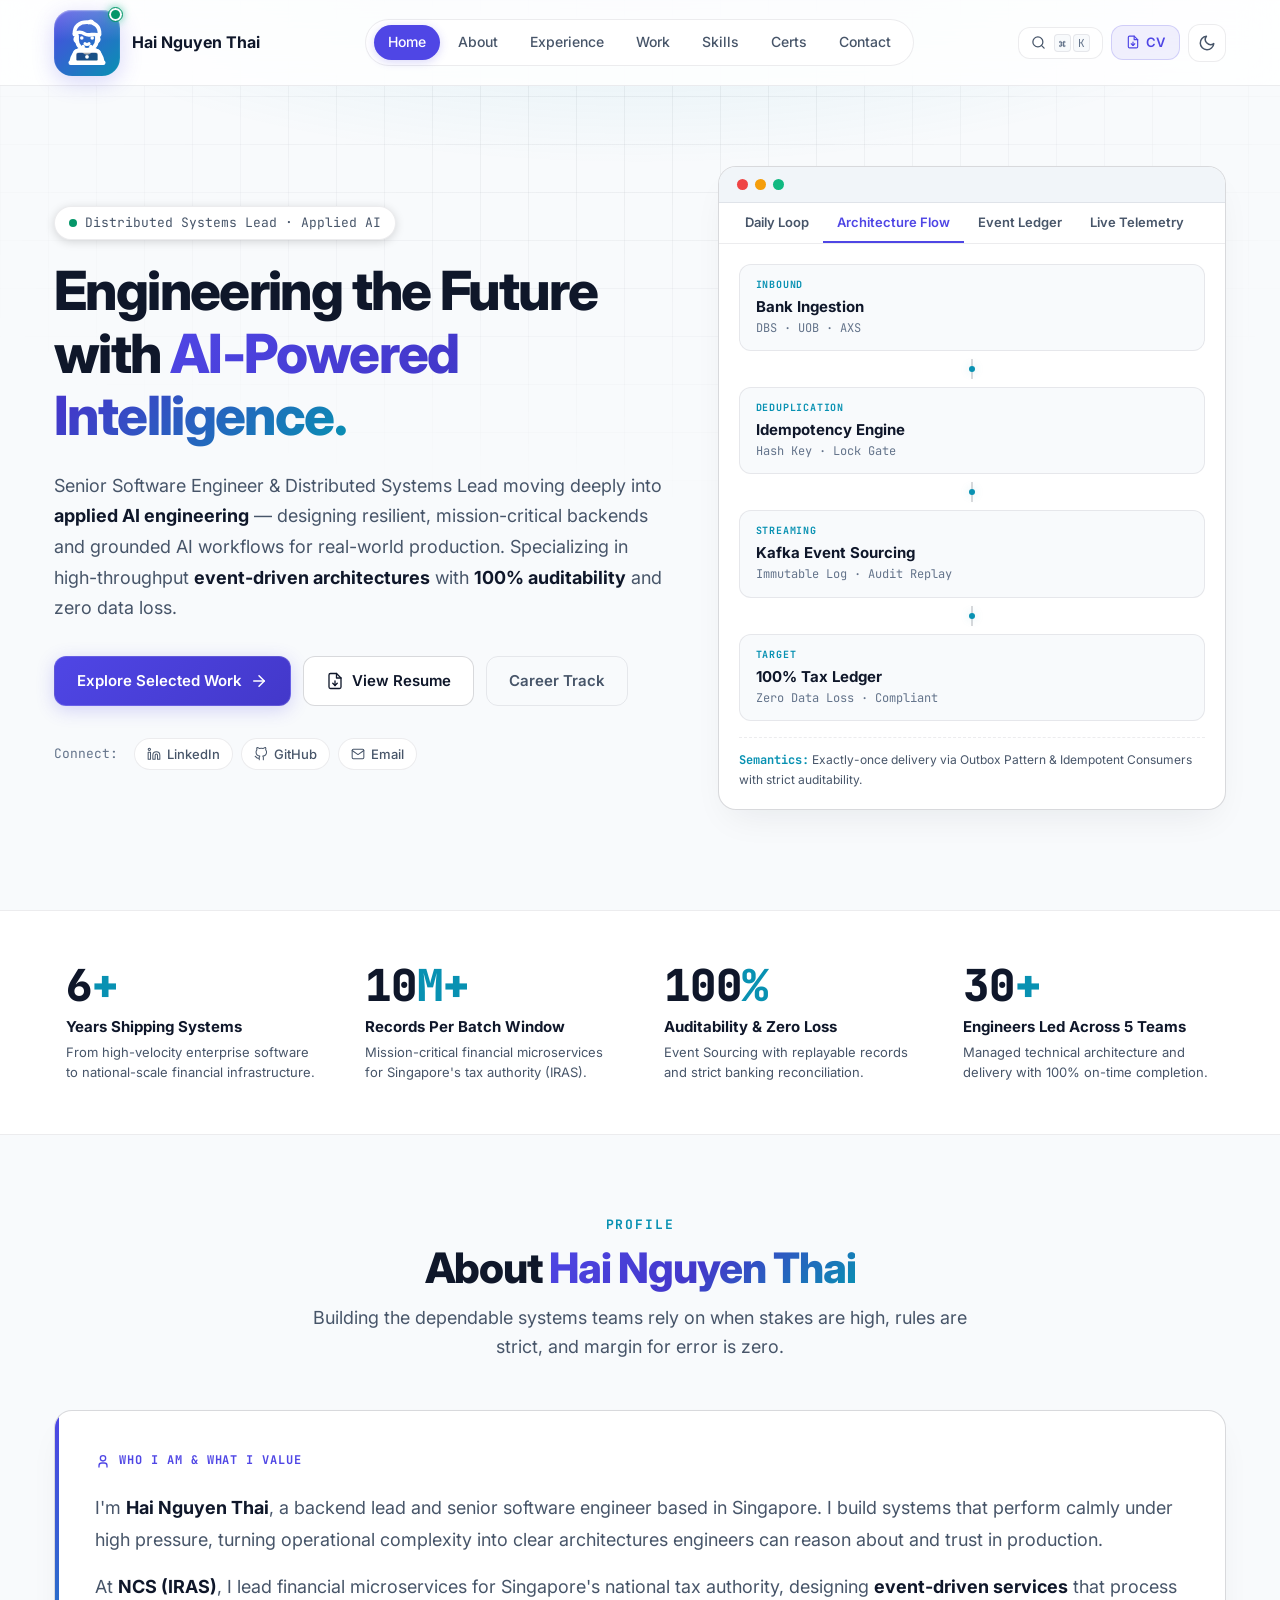
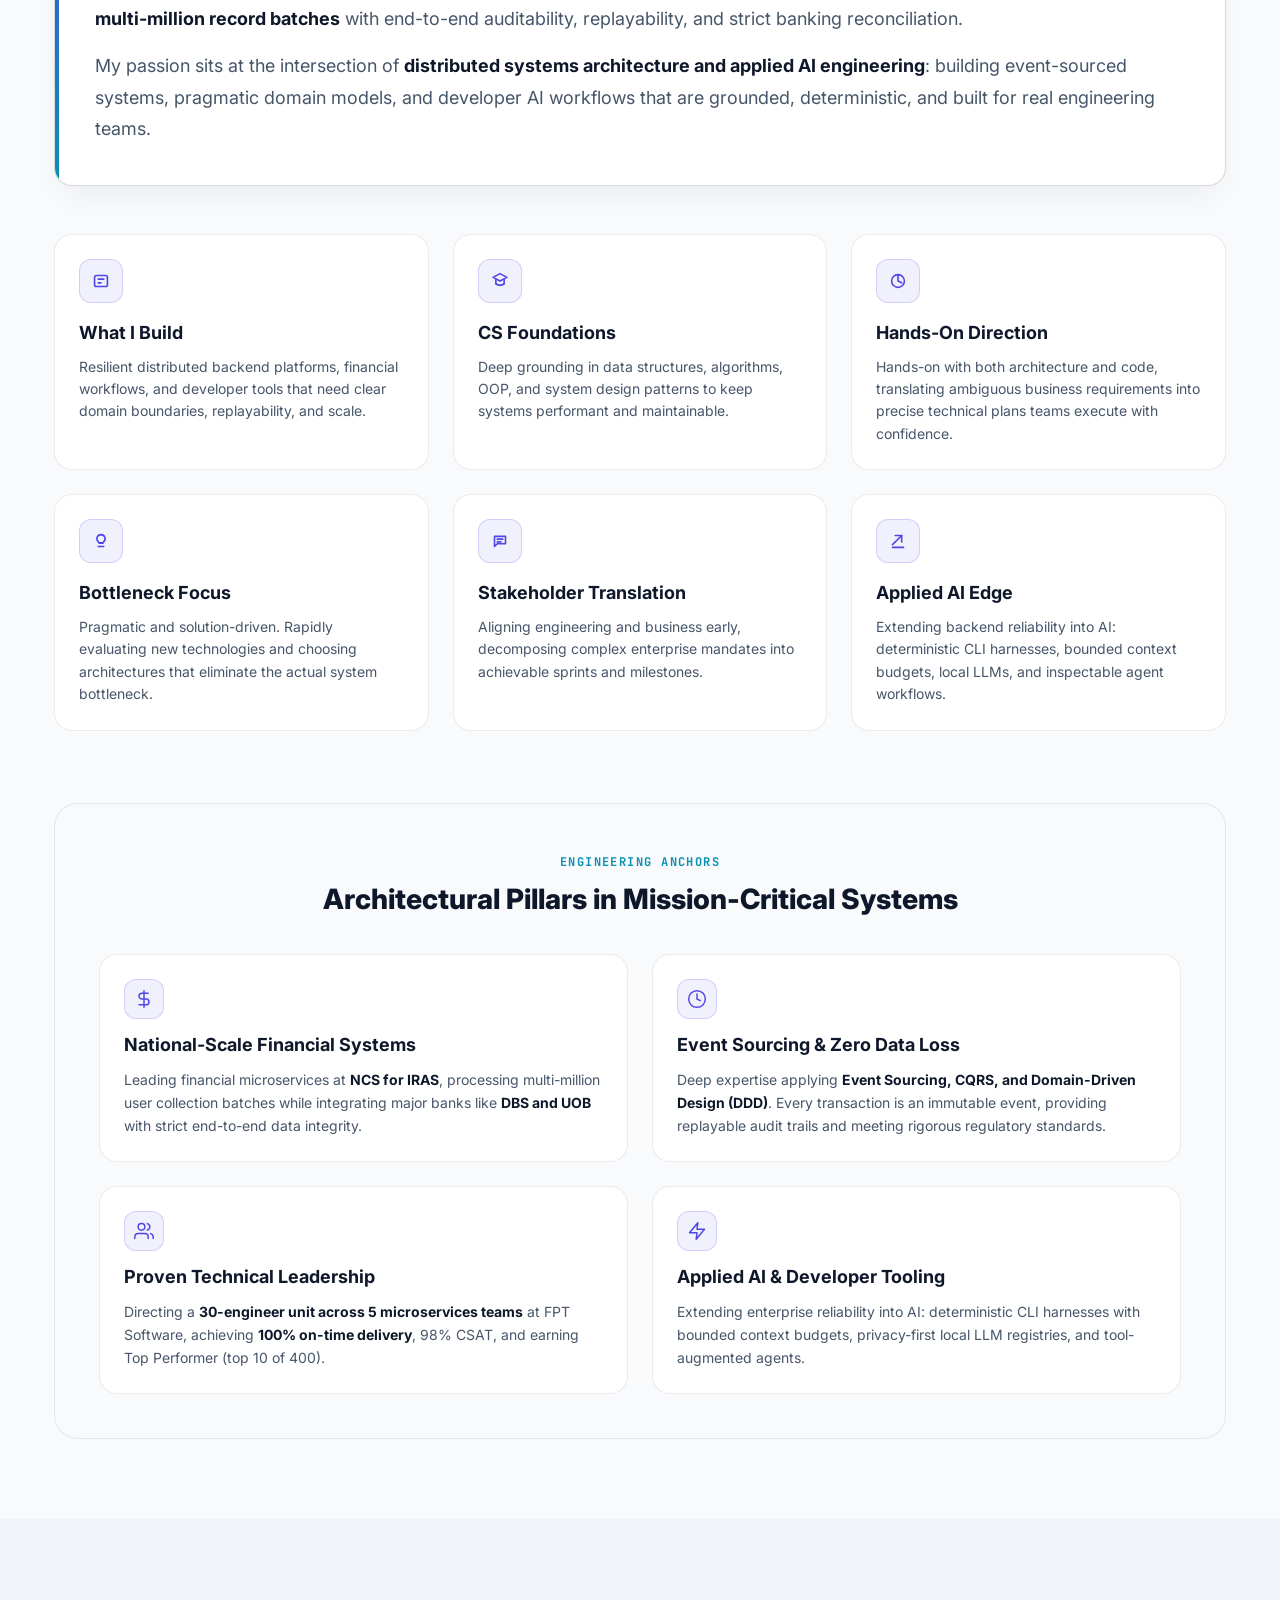
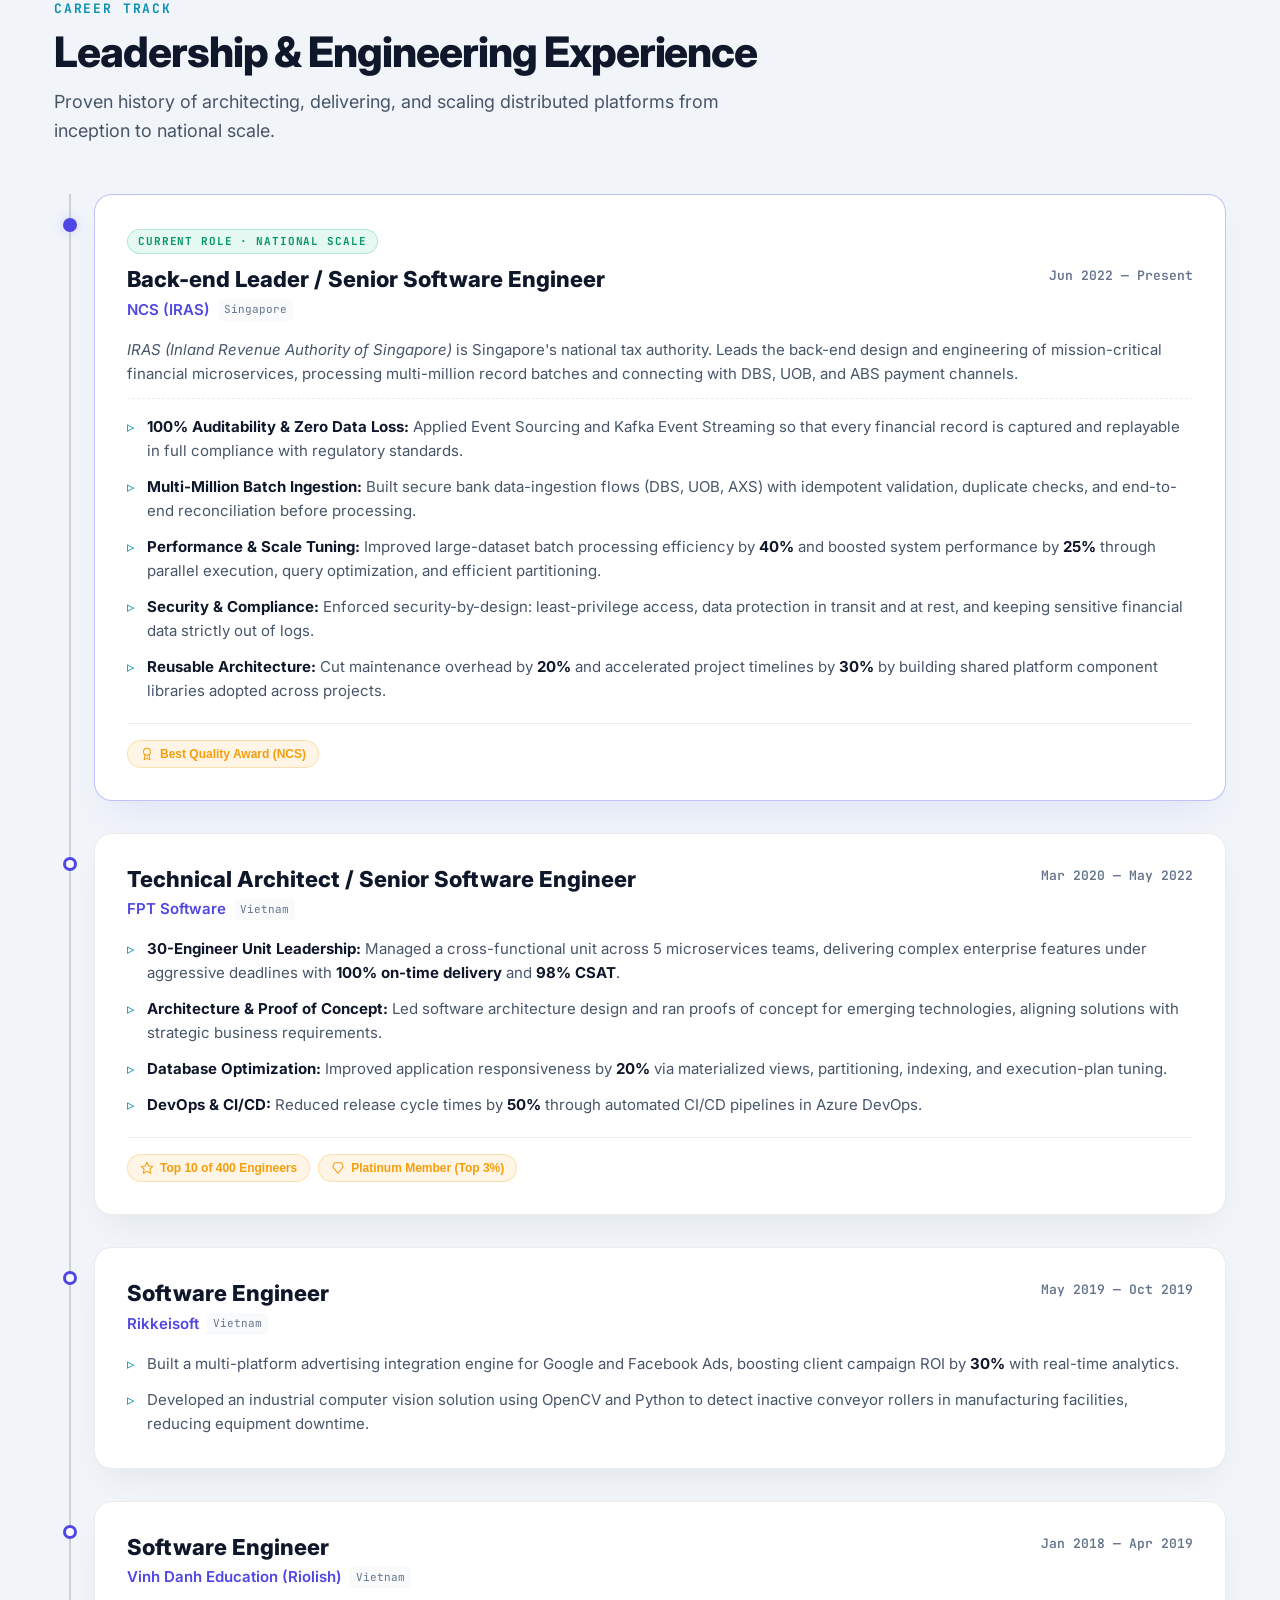
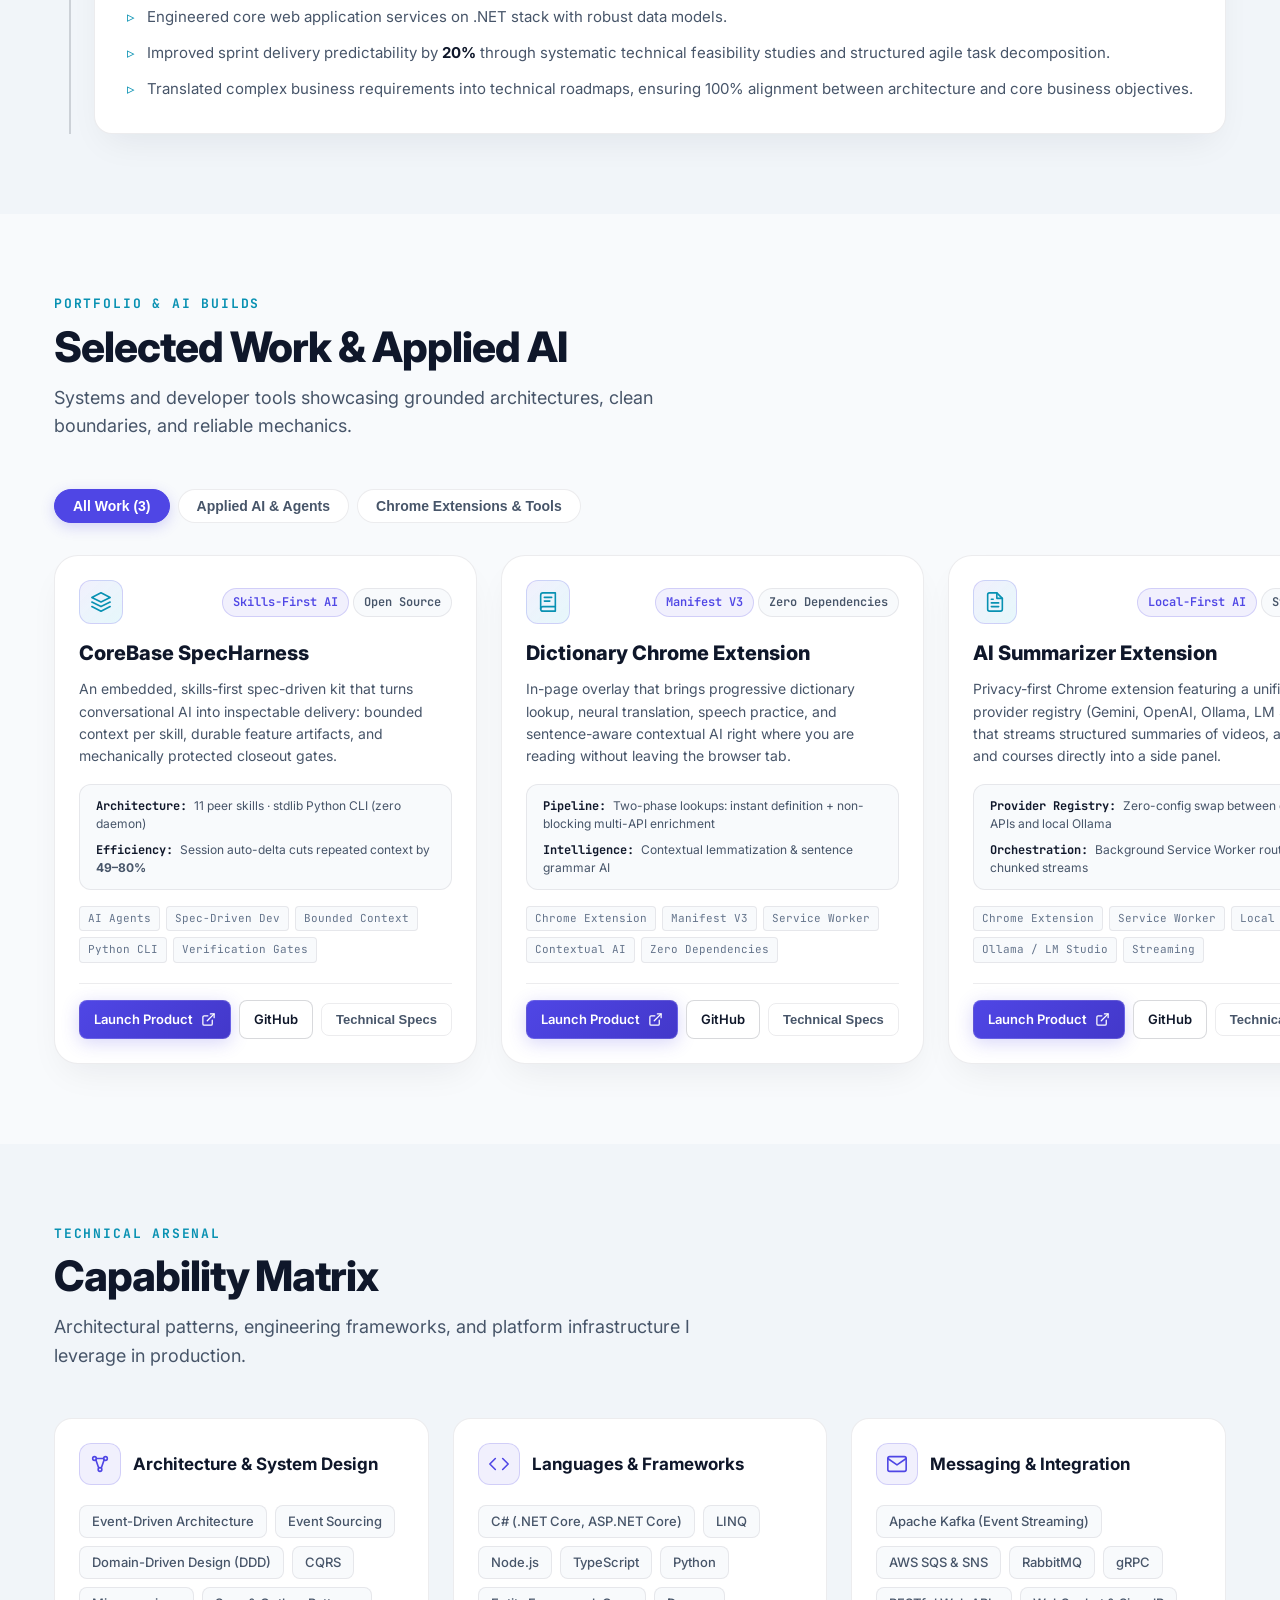
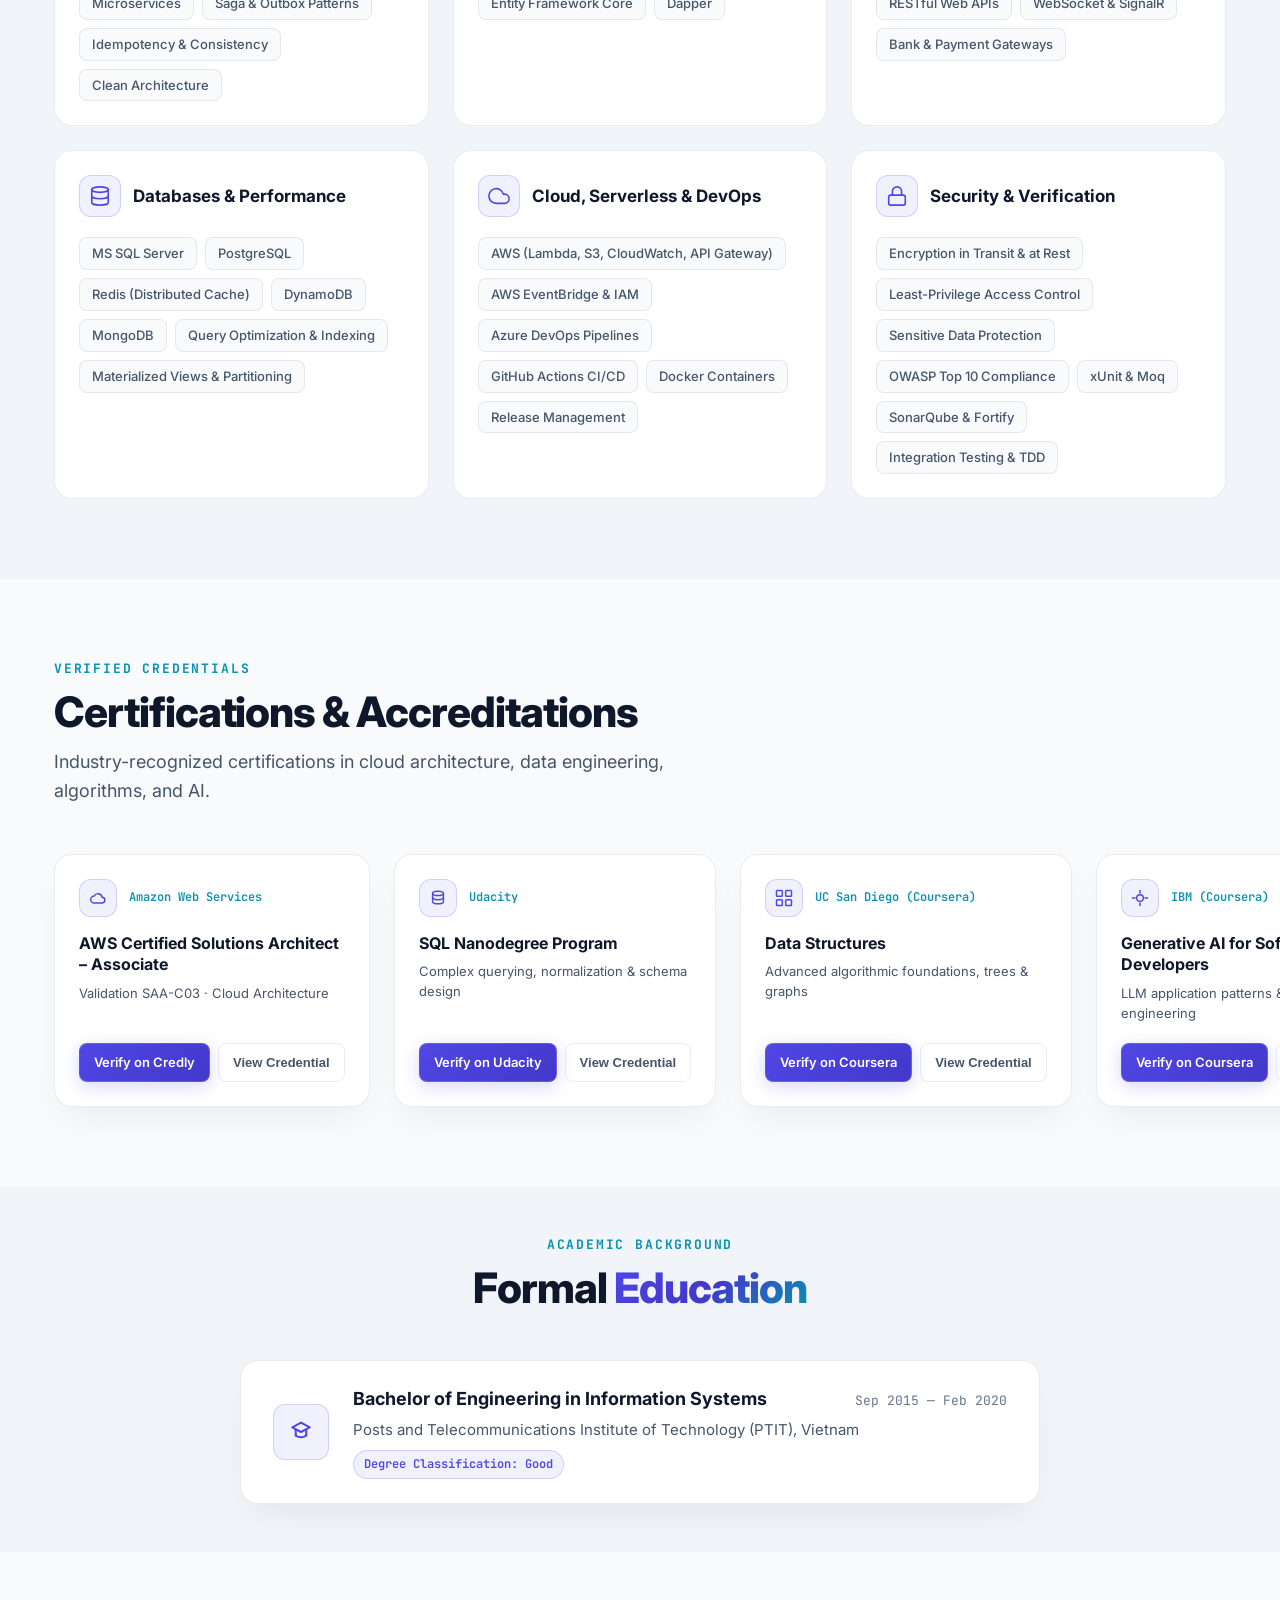
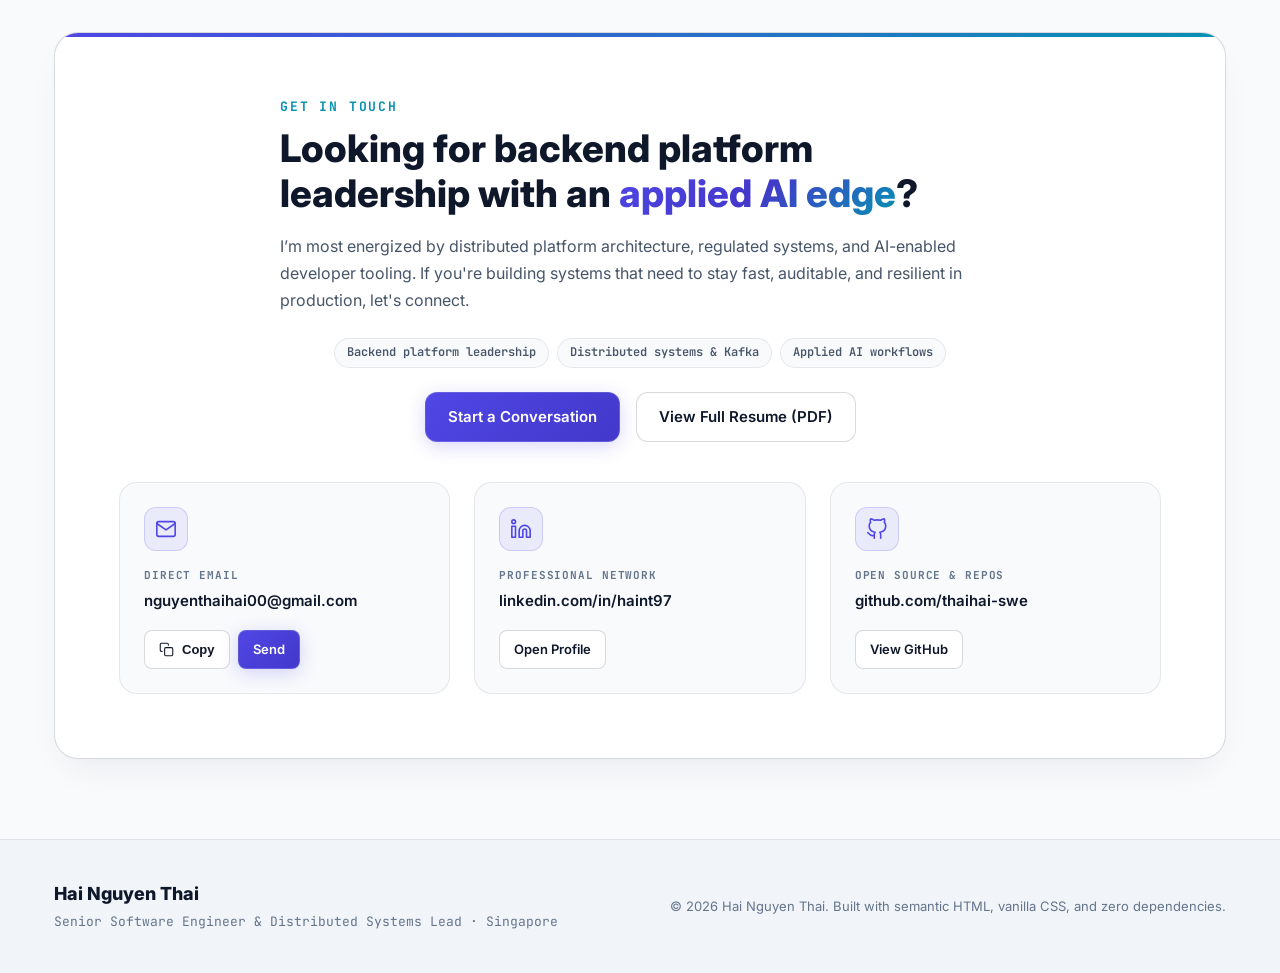
==== commit 34b15e1d: "Refactor code structure for improved readability and maintainability" ====
--- a/index.html
+++ b/index.html
@@ -9,7 +9,7 @@
     <meta name="keywords"
         content="Hai Nguyen Thai, Senior Software Engineer, Distributed Systems, Event Sourcing, CQRS, DDD, Kafka, .NET Core, AWS, IRAS, Applied AI, Singapore">
     <meta name="author" content="Hai Nguyen Thai">
-    <meta name="theme-color" content="#080C14">
+    <meta name="theme-color" content="#070A11">
     <meta name="color-scheme" content="dark light">
 
     <!-- Open Graph / Social Media -->
@@ -32,7 +32,7 @@
 
     <title>Hai Nguyen Thai | Senior Software Engineer &amp; Distributed Systems Lead</title>
 
-    <!-- Google Fonts: Inter & JetBrains Mono -->
+    <!-- Google Fonts: Inter & JetBrains Mono with System Resilient Fallbacks -->
     <link rel="preconnect" href="https://fonts.googleapis.com">
     <link rel="preconnect" href="https://fonts.gstatic.com" crossorigin>
     <link
@@ -44,11 +44,11 @@
         (function () {
             try {
                 var savedTheme = localStorage.getItem('hai-theme-preference');
-                var theme = savedTheme || (window.matchMedia('(prefers-color-scheme: dark)').matches ? 'dark' : 'dark');
+                var theme = savedTheme || (window.matchMedia('(prefers-color-scheme: light)').matches ? 'light' : 'dark');
                 document.documentElement.setAttribute('data-theme', theme);
                 var metaThemeColor = document.querySelector('meta[name="theme-color"]');
                 if (metaThemeColor) {
-                    metaThemeColor.setAttribute('content', theme === 'dark' ? '#080C14' : '#F8FAFC');
+                    metaThemeColor.setAttribute('content', theme === 'dark' ? '#070A11' : '#F8FAFC');
                 }
             } catch (e) { }
         })();
@@ -62,96 +62,168 @@
     <!-- Skip Link for Accessibility -->
     <a href="#main-content" class="skip-link">Skip to main content</a>
 
-    <!-- Top Navigation -->
+    <!-- Background Ambient Glow & Mesh -->
+    <div class="bg-glow" aria-hidden="true"></div>
+    <div class="bg-grid-pattern" aria-hidden="true"></div>
+
+    <!-- Top Navigation Header -->
     <header class="navbar" id="navbar" role="banner">
         <div class="nav-container">
             <a href="#home" class="nav-brand" aria-label="Hai Nguyen Thai — Home">
-                <span class="brand-badge" aria-hidden="true">HN</span>
-                <div class="brand-text">
+                <span class="brand-avatar" id="brandAvatar" aria-hidden="true">
+                    <!-- Live Availability / Operational Status Dot -->
+                    <span class="avatar-status-dot" aria-hidden="true"></span>
+                    <svg viewBox="0 0 24 24" fill="none" stroke="currentColor" stroke-width="1.75"
+                        stroke-linecap="round" stroke-linejoin="round" class="brand-avatar-svg" aria-hidden="true">
+                        <!-- Boy's Hair: Volume, crown tuft & front swoop (Ref 1 & 2) -->
+                        <path d="M6 8c-.3-4.2 2.5-6 6-6s6.3 1.8 6 6" stroke-width="1.85"></path>
+                        <path d="M12.8 2.2c.6-.9 1.5-.8 2 0" stroke-width="1.6"></path>
+                        <path d="M6 7.5c1.8-1 3.5-.8 5 .2 2 1.2 4.2-.6 6.8.6" stroke-width="1.75"></path>
+                        <!-- Jawline & Face contour -->
+                        <path d="M7.2 8.5v2a4.8 4.8 0 0 0 9.6 0v-2" stroke-width="1.85"></path>
+                        <!-- Left & Right Ears -->
+                        <path d="M6.8 9.2a1.2 1.2 0 0 0 0 2" stroke-width="1.6"></path>
+                        <path d="M17.2 9.2a1.2 1.2 0 0 1 0 2" stroke-width="1.6"></path>
+                        <!-- Focused Eyes & Friendly Smile -->
+                        <circle cx="9.5" cy="9.6" r="0.85" fill="#FFFFFF" stroke="none"></circle>
+                        <circle cx="14.5" cy="9.6" r="0.85" fill="#FFFFFF" stroke="none"></circle>
+                        <path d="M11 12.3a1.4 1.4 0 0 0 2 0" stroke-width="1.4"></path>
+                        <!-- Neck & Crewneck T-shirt Collar -->
+                        <path d="M10.2 13.5v1.3" stroke-width="1.4"></path>
+                        <path d="M13.8 13.5v1.3" stroke-width="1.4"></path>
+                        <path d="M10 14.8a2 2 0 0 0 4 0" stroke-width="1.6"></path>
+                        <!-- Torso & Shoulders -->
+                        <path d="M4.5 21.5c.2-3.8 2.5-6.2 5.5-6.8" stroke-width="1.8"></path>
+                        <path d="M19.5 21.5c-.2-3.8-2.5-6.2-5.5-6.8" stroke-width="1.8"></path>
+                        <!-- Laptop in foreground -->
+                        <rect x="6" y="15.8" width="12" height="5.7" rx="1.3" fill="rgba(8,12,20,0.35)" stroke="#FFFFFF" stroke-width="1.8"></rect>
+                        <circle cx="12" cy="18.6" r="0.9" fill="#FFFFFF" stroke="none"></circle>
+                        <!-- Grounding Laptop Base -->
+                        <line x1="4.2" y1="21.5" x2="19.8" y2="21.5" stroke-width="2.2"></line>
+                    </svg>
+                </span>
+                <div class="brand-info">
                     <span class="brand-name">Hai Nguyen Thai</span>
-                    <span class="brand-role">Distributed Systems · AI</span>
                 </div>
             </a>
 
-            <!-- Capsule Pill Navigation Menu -->
-            <ul class="nav-menu" id="navMenu" role="menubar" aria-label="Main Navigation">
-                <li class="nav-item" role="none"><a href="#home" class="nav-link is-active" role="menuitem">Home</a>
-                </li>
-                <li class="nav-item" role="none"><a href="#about" class="nav-link" role="menuitem">About</a></li>
-                <li class="nav-item" role="none"><a href="#experience" class="nav-link" role="menuitem">Experience</a>
-                </li>
-                <li class="nav-item" role="none"><a href="#projects" class="nav-link" role="menuitem">Work</a></li>
-                <li class="nav-item" role="none"><a href="#skills" class="nav-link" role="menuitem">Skills</a></li>
-                <li class="nav-item" role="none"><a href="#certifications" class="nav-link" role="menuitem">Certs</a>
-                </li>
-                <li class="nav-item" role="none"><a href="#contact" class="nav-link" role="menuitem">Contact</a></li>
-                <li class="nav-item" role="none">
-                    <button id="themeToggle" class="theme-toggle" type="button" aria-label="Switch to light theme"
-                        title="Toggle color theme">
-                        <svg class="sun-icon" viewBox="0 0 24 24" fill="none" stroke="currentColor" stroke-width="2"
-                            stroke-linecap="round" stroke-linejoin="round" aria-hidden="true">
-                            <circle cx="12" cy="12" r="5"></circle>
-                            <line x1="12" y1="1" x2="12" y2="3"></line>
-                            <line x1="12" y1="21" x2="12" y2="23"></line>
-                            <line x1="4.22" y1="4.22" x2="5.64" y2="5.64"></line>
-                            <line x1="18.36" y1="18.36" x2="19.78" y2="19.78"></line>
-                            <line x1="1" y1="12" x2="3" y2="12"></line>
-                            <line x1="21" y1="12" x2="23" y2="12"></line>
-                            <line x1="4.22" y1="19.78" x2="5.64" y2="18.36"></line>
-                            <line x1="18.36" y1="5.64" x2="19.78" y2="4.22"></line>
-                        </svg>
-                        <svg class="moon-icon" viewBox="0 0 24 24" fill="none" stroke="currentColor" stroke-width="2"
-                            stroke-linecap="round" stroke-linejoin="round" aria-hidden="true">
-                            <path d="M21 12.79A9 9 0 1 1 11.21 3 7 7 0 0 0 21 12.79z"></path>
-                        </svg>
-                    </button>
-                </li>
-            </ul>
-
-            <!-- Hamburger Button for Mobile -->
-            <button class="hamburger" id="hamburger" type="button" aria-label="Open mobile navigation"
-                aria-expanded="false" aria-controls="mobileDrawer">
-                <span class="bar"></span>
-                <span class="bar"></span>
-                <span class="bar"></span>
-            </button>
+            <!-- Desktop Navigation Menu -->
+            <nav class="nav-menu-wrapper" aria-label="Main Navigation">
+                <ul class="nav-menu" id="navMenu" role="menubar">
+                    <li class="nav-item" role="none"><a href="#home" class="nav-link is-active" role="menuitem">Home</a>
+                    </li>
+                    <li class="nav-item" role="none"><a href="#about" class="nav-link" role="menuitem">About</a></li>
+                    <li class="nav-item" role="none"><a href="#experience" class="nav-link"
+                            role="menuitem">Experience</a></li>
+                    <li class="nav-item" role="none"><a href="#projects" class="nav-link" role="menuitem">Work</a></li>
+                    <li class="nav-item" role="none"><a href="#skills" class="nav-link" role="menuitem">Skills</a></li>
+                    <li class="nav-item" role="none"><a href="#certifications" class="nav-link"
+                            role="menuitem">Certs</a></li>
+                    <li class="nav-item" role="none"><a href="#contact" class="nav-link" role="menuitem">Contact</a>
+                    </li>
+                </ul>
+            </nav>
+
+            <!-- Actions Group: Command Menu + Resume + Theme + Mobile Toggle -->
+            <div class="nav-actions">
+                <!-- Command Palette Shortcut Button -->
+                <button id="cmdPaletteBtn" class="cmd-palette-btn" type="button"
+                    aria-label="Open command palette (Press Cmd+K or Ctrl+K)" title="Command Menu (⌘K)">
+                    <svg viewBox="0 0 24 24" fill="none" stroke="currentColor" stroke-width="2" stroke-linecap="round"
+                        stroke-linejoin="round" aria-hidden="true">
+                        <circle cx="11" cy="11" r="8"></circle>
+                        <line x1="21" y1="21" x2="16.65" y2="16.65"></line>
+                    </svg>
+                    <span class="cmd-badge" aria-hidden="true"><kbd>⌘</kbd><kbd>K</kbd></span>
+                </button>
+
+                <!-- Quick Resume Button in Header -->
+                <a href="resume.pdf" class="btn btn-nav-resume" target="_blank" rel="noopener noreferrer"
+                    aria-label="View Resume PDF">
+                    <svg viewBox="0 0 24 24" fill="none" stroke="currentColor" stroke-width="2" stroke-linecap="round"
+                        stroke-linejoin="round" aria-hidden="true">
+                        <path d="M14 2H6a2 2 0 0 0-2 2v16a2 2 0 0 0 2 2h12a2 2 0 0 0 2-2V8z"></path>
+                        <polyline points="14 2 14 8 20 8"></polyline>
+                        <line x1="12" y1="18" x2="12" y2="12"></line>
+                        <polyline points="9 15 12 18 15 15"></polyline>
+                    </svg>
+                    <span>CV</span>
+                </a>
+
+                <!-- Theme Toggle Button -->
+                <button id="themeToggle" class="theme-toggle" type="button" aria-label="Switch to light theme"
+                    title="Toggle color theme">
+                    <svg class="sun-icon" viewBox="0 0 24 24" fill="none" stroke="currentColor" stroke-width="2"
+                        stroke-linecap="round" stroke-linejoin="round" aria-hidden="true">
+                        <circle cx="12" cy="12" r="5"></circle>
+                        <line x1="12" y1="1" x2="12" y2="3"></line>
+                        <line x1="12" y1="21" x2="12" y2="23"></line>
+                        <line x1="4.22" y1="4.22" x2="5.64" y2="5.64"></line>
+                        <line x1="18.36" y1="18.36" x2="19.78" y2="19.78"></line>
+                        <line x1="1" y1="12" x2="3" y2="12"></line>
+                        <line x1="21" y1="12" x2="23" y2="12"></line>
+                        <line x1="4.22" y1="19.78" x2="5.64" y2="18.36"></line>
+                        <line x1="18.36" y1="5.64" x2="19.78" y2="4.22"></line>
+                    </svg>
+                    <svg class="moon-icon" viewBox="0 0 24 24" fill="none" stroke="currentColor" stroke-width="2"
+                        stroke-linecap="round" stroke-linejoin="round" aria-hidden="true">
+                        <path d="M21 12.79A9 9 0 1 1 11.21 3 7 7 0 0 0 21 12.79z"></path>
+                    </svg>
+                </button>
+
+                <!-- Mobile Hamburger Button -->
+                <button class="hamburger" id="hamburger" type="button" aria-label="Open navigation menu"
+                    aria-expanded="false" aria-controls="mobileDrawer">
+                    <span class="bar"></span>
+                    <span class="bar"></span>
+                    <span class="bar"></span>
+                </button>
+            </div>
         </div>
 
-        <!-- Mobile Drawer -->
+        <!-- Mobile Navigation Drawer -->
         <div class="mobile-drawer" id="mobileDrawer" aria-hidden="true">
-            <nav class="mobile-nav" aria-label="Mobile Navigation">
+            <nav class="mobile-nav" aria-label="Mobile Navigation Menu">
                 <a href="#home" class="mobile-nav-link">Home</a>
                 <a href="#about" class="mobile-nav-link">About</a>
                 <a href="#experience" class="mobile-nav-link">Experience</a>
-                <a href="#projects" class="mobile-nav-link">Work</a>
+                <a href="#projects" class="mobile-nav-link">Work &amp; AI</a>
                 <a href="#skills" class="mobile-nav-link">Skills</a>
                 <a href="#certifications" class="mobile-nav-link">Certs</a>
                 <a href="#contact" class="mobile-nav-link">Contact</a>
+                <div class="mobile-nav-footer">
+                    <a href="resume.pdf" class="btn btn-primary btn-block" target="_blank" rel="noopener noreferrer">
+                        Download Full CV (PDF)
+                    </a>
+                </div>
             </nav>
         </div>
     </header>
 
     <main id="main-content">
-        <!-- Hero Section -->
+        <!-- HERO SECTION -->
         <section id="home" class="hero-section">
             <div class="container hero-container">
                 <div class="hero-content">
-                    <p class="hero-kicker">
-                        <span class="live-dot" aria-hidden="true"></span>
-                        Backend Platforms &middot; Applied AI Systems
-                    </p>
-
+                    <!-- Status / Availability Badge -->
+                    <div class="hero-status-pill">
+                        <span class="pulse-status-dot" aria-hidden="true"></span>
+                        <span class="status-text">Distributed Systems Lead &middot; Applied AI</span>
+                    </div>
+
+                    <!-- Hero Main Headline -->
                     <h1 class="hero-title">
                         Engineering the Future with <span class="gradient-text">AI-Powered Intelligence.</span>
                     </h1>
 
+                    <!-- Hero Description -->
                     <p class="hero-description">
-                        Senior Software Engineer moving deeply into <strong>AI engineering</strong> &mdash; designing
-                        resilient distributed backends and grounded AI workflows for real-world production. Leading
-                        core financial microservices at <strong>IRAS</strong> with <strong>100% auditability</strong>,
-                        tier-1 bank integrations (DBS, UOB), and zero data loss.
+                        Senior Software Engineer &amp; Distributed Systems Lead moving deeply into <strong>applied AI engineering</strong> &mdash;
+                        designing resilient, mission-critical backends and grounded AI workflows for real-world production.
+                        Specializing in high-throughput <strong>event-driven architectures</strong> with <strong>100% auditability</strong> and zero data loss.
                     </p>
 
+                    <!-- Hero CTA Buttons -->
                     <div class="hero-actions">
                         <a href="#projects" class="btn btn-primary">
                             Explore Selected Work
@@ -161,11 +233,26 @@
                                 <polyline points="12 5 19 12 12 19"></polyline>
                             </svg>
                         </a>
-                        <a href="#experience" class="btn btn-secondary">
-                            View Experience
+                        <a href="resume.pdf" target="_blank" rel="noopener noreferrer" class="btn btn-secondary">
+                            <svg viewBox="0 0 24 24" fill="none" stroke="currentColor" stroke-width="1.75"
+                                stroke-linecap="round" stroke-linejoin="round" aria-hidden="true">
+                                <path d="M14 2H6a2 2 0 0 0-2 2v16a2 2 0 0 0 2 2h12a2 2 0 0 0 2-2V8z"></path>
+                                <polyline points="14 2 14 8 20 8"></polyline>
+                                <line x1="12" y1="18" x2="12" y2="12"></line>
+                                <polyline points="9 15 12 18 15 15"></polyline>
+                            </svg>
+                            View Resume
                         </a>
+                        <a href="#experience" class="btn btn-ghost">
+                            Career Track
+                        </a>
+                    </div>
+
+                    <!-- Social / Direct Reach Links -->
+                    <div class="hero-social-strip">
+                        <span class="social-label">Connect:</span>
                         <a href="https://linkedin.com/in/haint97" target="_blank" rel="noopener noreferrer"
-                            class="btn btn-ghost" aria-label="Hai Nguyen Thai on LinkedIn">
+                            class="social-chip" aria-label="Hai Nguyen Thai on LinkedIn">
                             <svg viewBox="0 0 24 24" fill="none" stroke="currentColor" stroke-width="1.75"
                                 stroke-linecap="round" stroke-linejoin="round" aria-hidden="true">
                                 <path
@@ -174,29 +261,50 @@
                                 <rect x="2" y="9" width="4" height="12"></rect>
                                 <circle cx="4" cy="4" r="2"></circle>
                             </svg>
-                            LinkedIn
+                            <span>LinkedIn</span>
                         </a>
-                    </div>
-                </div>
-
-                <!-- Hero Visual: Interactive System Architecture Card -->
+                        <a href="https://github.com/thaihai-swe" target="_blank" rel="noopener noreferrer"
+                            class="social-chip" aria-label="Hai Nguyen Thai on GitHub">
+                            <svg viewBox="0 0 24 24" fill="none" stroke="currentColor" stroke-width="1.75"
+                                stroke-linecap="round" stroke-linejoin="round" aria-hidden="true">
+                                <path
+                                    d="M9 19c-5 1.5-5-2.5-7-3m14 6v-3.87a3.37 3.37 0 0 0-.94-2.61c3.14-.35 6.44-1.54 6.44-7A5.44 5.44 0 0 0 20 4.77 5.07 5.07 0 0 0 19.91 1S18.73.65 16 2.48a13.38 13.38 0 0 0-7 0C6.27.65 5.09 1 5.09 1A5.07 5.07 0 0 0 5 4.77a5.44 5.44 0 0 0-1.5 3.78c0 5.42 3.3 6.61 6.44 7A3.37 3.37 0 0 0 9 18.13V22">
+                                </path>
+                            </svg>
+                            <span>GitHub</span>
+                        </a>
+                        <a href="mailto:nguyenthaihai00@gmail.com" class="social-chip"
+                            aria-label="Email Hai Nguyen Thai">
+                            <svg viewBox="0 0 24 24" fill="none" stroke="currentColor" stroke-width="1.75"
+                                stroke-linecap="round" stroke-linejoin="round" aria-hidden="true">
+                                <path d="M4 4h16c1.1 0 2 .9 2 2v12c0 1.1-.9 2-2 2H4c-1.1 0-2-.9-2-2V6c0-1.1.9-2 2-2z">
+                                </path>
+                                <polyline points="22,6 12,13 2,6"></polyline>
+                            </svg>
+                            <span>Email</span>
+                        </a>
+                    </div>
+                </div>
+
+                <!-- Hero Visual: Interactive System Architecture & Telemetry Terminal -->
                 <div class="hero-visual">
-                    <div class="system-panel" aria-label="System Architecture Visualizer">
+                    <div class="system-panel" aria-label="Interactive System Architecture Visualizer">
+                        <!-- Terminal Window Chrome -->
                         <div class="panel-header">
                             <div class="panel-dots" aria-hidden="true">
                                 <span class="panel-dot dot-red"></span>
                                 <span class="panel-dot dot-yellow"></span>
                                 <span class="panel-dot dot-green"></span>
                             </div>
-                            <span class="panel-title">financial-pipeline.eventstream</span>
-                            <span class="panel-status-tag">
-                                <span class="live-dot" aria-hidden="true"></span>
-                                PRODUCTION &middot; ZERO LOSS
-                            </span>
+
                         </div>
 
                         <!-- Tab Triggers -->
-                        <div class="panel-tabs" role="tablist" aria-label="System Architecture View Options">
+                        <div class="panel-tabs" role="tablist" aria-label="System Architecture Visualizer Tabs">
+                            <button class="panel-tab" id="tabDailyLoopBtn" role="tab" aria-selected="false"
+                                aria-controls="tabDailyLoop" type="button">
+                                Daily Loop
+                            </button>
                             <button class="panel-tab is-active" id="tabArchitectureBtn" role="tab" aria-selected="true"
                                 aria-controls="tabArchitecture" type="button">
                                 Architecture Flow
@@ -209,59 +317,77 @@
                                 aria-controls="tabMetrics" type="button">
                                 Live Telemetry
                             </button>
-                            <button class="panel-tab" id="tabDailyLoopBtn" role="tab" aria-selected="false"
-                                aria-controls="tabDailyLoop" type="button">
-                                daily-loop.
-                            </button>
+
                         </div>
 
                         <!-- Tab 1: Architecture Pipeline -->
                         <div class="panel-body tab-content is-active" id="tabArchitecture" role="tabpanel"
                             aria-labelledby="tabArchitectureBtn">
                             <div class="pipeline-flow">
-                                <div class="pipeline-node node-bank">
-                                    <div class="node-tag">INBOUND</div>
+                                <!-- Node 1: Bank Ingestion -->
+                                <div class="pipeline-node node-bank" tabindex="0" role="button"
+                                    aria-label="Bank Ingestion stage: DBS, UOB, AXS">
+                                    <div class="node-badge">INBOUND</div>
                                     <div class="node-name">Bank Ingestion</div>
                                     <div class="node-meta">DBS &middot; UOB &middot; AXS</div>
                                 </div>
+
                                 <div class="pipeline-connector">
                                     <span class="connector-line"></span>
                                     <span class="pulse-packet" aria-hidden="true"></span>
                                 </div>
-                                <div class="pipeline-node node-engine">
-                                    <div class="node-tag">VALIDATION</div>
+
+                                <!-- Node 2: Idempotency Engine -->
+                                <div class="pipeline-node node-engine" tabindex="0" role="button"
+                                    aria-label="Idempotency Engine: Deduplication and hash check">
+                                    <div class="node-badge">DEDUPLICATION</div>
                                     <div class="node-name">Idempotency Engine</div>
-                                    <div class="node-meta">Deduplication &middot; Hash Check</div>
-                                </div>
+                                    <div class="node-meta">Hash Key &middot; Lock Gate</div>
+                                </div>
+
                                 <div class="pipeline-connector">
                                     <span class="connector-line"></span>
                                     <span class="pulse-packet" aria-hidden="true"></span>
                                 </div>
-                                <div class="pipeline-node node-events">
-                                    <div class="node-tag">STREAMING</div>
+
+                                <!-- Node 3: Kafka Event Sourcing -->
+                                <div class="pipeline-node node-events" tabindex="0" role="button"
+                                    aria-label="Kafka Event Sourcing: Replay log and audit stream">
+                                    <div class="node-badge">STREAMING</div>
                                     <div class="node-name">Kafka Event Sourcing</div>
-                                    <div class="node-meta">Replay Log &middot; Audit Trail</div>
-                                </div>
+                                    <div class="node-meta">Immutable Log &middot; Audit Replay</div>
+                                </div>
+
                                 <div class="pipeline-connector">
                                     <span class="connector-line"></span>
                                     <span class="pulse-packet" aria-hidden="true"></span>
                                 </div>
-                                <div class="pipeline-node node-reconcile">
-                                    <div class="node-tag">TARGET</div>
+
+                                <!-- Node 4: 100% Tax Ledger -->
+                                <div class="pipeline-node node-reconcile" tabindex="0" role="button"
+                                    aria-label="100% Tax Ledger: Zero data loss compliant">
+                                    <div class="node-badge">TARGET</div>
                                     <div class="node-name">100% Tax Ledger</div>
                                     <div class="node-meta">Zero Data Loss &middot; Compliant</div>
                                 </div>
                             </div>
-                            <div class="pipeline-footnote">
-                                <span class="footnote-key">Guaranteed semantics:</span> Exactly-once processing via
-                                Outbox Pattern &amp; Idempotent Consumers.
+
+                            <div class="pipeline-footer-info">
+                                <span class="footer-key">Semantics:</span> Exactly-once delivery via Outbox Pattern
+                                &amp; Idempotent Consumers with strict auditability.
                             </div>
                         </div>
 
                         <!-- Tab 2: Event Ledger Preview -->
                         <div class="panel-body tab-content" id="tabLedger" role="tabpanel"
                             aria-labelledby="tabLedgerBtn">
-                            <pre class="code-preview"><code><span class="c-comment">// Immutable Event Sourcing Log Stream</span>
+                            <div class="code-preview-wrapper">
+                                <div class="code-toolbar">
+                                    <span class="code-lang">JSON &middot; IMMUTABLE EVENT</span>
+                                    <button class="btn-copy-code" type="button" aria-label="Copy event payload"
+                                        id="copyEventPayloadBtn">Copy</button>
+                                </div>
+                                <pre class="code-preview"><code><span class="c-comment">// Immutable Event Sourcing Log Stream</span>
 {
   <span class="c-key">"eventId"</span>: <span class="c-str">"evt_iras_884920419"</span>,
   <span class="c-key">"type"</span>: <span class="c-str">"TaxCollectionBatchProcessedEvent"</span>,
@@ -269,9 +395,10 @@
   <span class="c-key">"records"</span>: <span class="c-num">2450000</span>,
   <span class="c-key">"status"</span>: <span class="c-str">"RECONCILED"</span>,
   <span class="c-key">"auditIntegrity"</span>: <span class="c-bool">true</span>,
-  <span class="c-key">"reconciledAt"</span>: <span class="c-str">"2026-10-13T12:00:00Z"</span>,
+  <span class="c-key">"reconciledAt"</span>: <span class="c-str">"2026-10-22T21:00:00Z"</span>,
   <span class="c-key">"dataLossRatio"</span>: <span class="c-num">0.0000</span>
 }</code></pre>
+                            </div>
                         </div>
 
                         <!-- Tab 3: Live Telemetry -->
@@ -281,51 +408,54 @@
                                 <div class="telemetry-card">
                                     <span class="telemetry-val">100%</span>
                                     <span class="telemetry-lbl">Auditability Score</span>
+                                    <span class="telemetry-sub">Replayable event logs</span>
                                 </div>
                                 <div class="telemetry-card">
                                     <span class="telemetry-val">0.00%</span>
                                     <span class="telemetry-lbl">Data Loss Ratio</span>
+                                    <span class="telemetry-sub">Zero transaction drops</span>
                                 </div>
                                 <div class="telemetry-card">
                                     <span class="telemetry-val">+40%</span>
                                     <span class="telemetry-lbl">Batch Speedup</span>
+                                    <span class="telemetry-sub">Optimized partition queues</span>
                                 </div>
                                 <div class="telemetry-card">
                                     <span class="telemetry-val">&lt; 25ms</span>
                                     <span class="telemetry-lbl">Partition Latency</span>
-                                </div>
-                            </div>
-                        </div>
-
-                        <!-- Tab 4: Engineer Routine & Mindset -->
+                                    <span class="telemetry-sub">High throughput Kafka</span>
+                                </div>
+                            </div>
+                        </div>
+
+                        <!-- Tab 4: Daily Loop & Mindset -->
                         <div class="panel-body tab-content" id="tabDailyLoop" role="tabpanel"
                             aria-labelledby="tabDailyLoopBtn">
                             <div class="daily-loop-content">
-                                <code class="hero-quote-code">
-                                    <span class="hero-quote-line">brewCoffee();</span>
-                                    <span class="hero-quote-line">reading();</span>
-                                    <span class="hero-quote-line">makeThings();</span>
-                                    <span class="hero-quote-line">vibeCode();</span>
-                                    <span class="hero-quote-line">sleep();</span>
-                                    <span class="hero-quote-line">stayCurious();</span>
-                                    <span class="hero-quote-line">keepGrowing();</span>
-                                    <span class="hero-quote-line">beMoreThanCode();</span>
-                                    <span class="hero-quote-line">makeItMeaningful();</span>
-                                    <span class="hero-quote-line">becomeUnforgettable();</span>
-                                </code>
+                                <pre class="hero-quote-code"><code><span class="c-func">brewCoffee</span>();
+<span class="c-func">studyDistributedSystems</span>();
+<span class="c-func">architectResilientBackends</span>();
+<span class="c-func">vibeCodeWithAI</span>();
+<span class="c-func">shipProductionGradeCode</span>();
+<span class="c-func">stayCurious</span>();
+<span class="c-func">makeItMeaningful</span>();
+<span class="c-func">becomeUnforgettable</span>();</code></pre>
                                 <div class="terminal-status-strip">
                                     <span class="terminal-tag-pill">production-ready</span>
-                                    <span class="terminal-tag-sub">event-sourced &middot; observable</span>
-                                </div>
-                            </div>
-                        </div>
-                    </div>
-                </div>
+                                    <span class="terminal-tag-sub">event-sourced &middot; observable &middot;
+                                        reliable</span>
+                                </div>
+                            </div>
+                        </div>
+                    </div>
+                </div>
+
+
             </div>
         </section>
 
-        <!-- Proof Strip / Metrics Bar -->
-        <section class="proof-section" aria-label="Key Career Statistics">
+        <!-- PROOF STRIP / KEY STATISTICS -->
+        <section class="proof-section" aria-label="Key Career Statistics &amp; Metrics">
             <div class="container">
                 <div class="proof-grid">
                     <article class="proof-card">
@@ -333,8 +463,10 @@
                             <span class="counter-val" data-target="6">6</span><span class="accent-mark">+</span>
                         </div>
                         <div class="proof-label">Years Shipping Systems</div>
-                        <p class="proof-text">From high-velocity edtech to national-scale financial infrastructure.</p>
+                        <p class="proof-text">From high-velocity enterprise software to national-scale financial
+                            infrastructure.</p>
                     </article>
+
                     <article class="proof-card">
                         <div class="proof-number">
                             <span class="counter-val" data-target="10">10</span><span class="accent-mark">M+</span>
@@ -343,6 +475,7 @@
                         <p class="proof-text">Mission-critical financial microservices for Singapore's tax authority
                             (IRAS).</p>
                     </article>
+
                     <article class="proof-card">
                         <div class="proof-number">
                             <span class="counter-val" data-target="100">100</span><span class="accent-mark">%</span>
@@ -351,6 +484,7 @@
                         <p class="proof-text">Event Sourcing with replayable records and strict banking reconciliation.
                         </p>
                     </article>
+
                     <article class="proof-card">
                         <div class="proof-number">
                             <span class="counter-val" data-target="30">30</span><span class="accent-mark">+</span>
@@ -363,159 +497,154 @@
             </div>
         </section>
 
-        <!-- About & Architectural Philosophy -->
+        <!-- ABOUT & ARCHITECTURAL PHILOSOPHY -->
         <section id="about" class="section about-section">
             <div class="container">
                 <div class="section-header text-center">
                     <p class="section-kicker">PROFILE</p>
-                    <h2 class="section-title">About <span class="gradient-text">me</span></h2>
+                    <h2 class="section-title">About <span class="gradient-text">Hai Nguyen Thai</span></h2>
+                    <p class="section-subtitle">
+                        Building the dependable systems teams rely on when stakes are high, rules are strict, and margin
+                        for error is zero.
+                    </p>
                 </div>
 
                 <div class="about-layout">
-                    <!-- Lead Card: Who I Am -->
-                    <div class="about-lead">
-                        <p class="about-lead-kicker">
-                            <svg viewBox="0 0 24 24" fill="none" stroke="currentColor" stroke-width="1.75"
-                                stroke-linecap="round" stroke-linejoin="round" aria-hidden="true">
-                                <circle cx="12" cy="8" r="3"></circle>
-                                <path d="M6.5 18a5.5 5.5 0 0 1 11 0"></path>
-                            </svg>
-                            WHO I AM
-                        </p>
+                    <!-- Lead Narrative -->
+                    <div class="about-lead-card">
+                        <div class="lead-header">
+                            <div class="lead-badge">
+                                <svg viewBox="0 0 24 24" fill="none" stroke="currentColor" stroke-width="2"
+                                    stroke-linecap="round" stroke-linejoin="round" aria-hidden="true">
+                                    <circle cx="12" cy="8" r="4"></circle>
+                                    <path d="M6 21v-2a4 4 0 0 1 4-4h4a4 4 0 0 1 4 4v2"></path>
+                                </svg>
+                                <span>WHO I AM &amp; WHAT I VALUE</span>
+                            </div>
+                        </div>
                         <div class="about-copy">
                             <p>
-                                I'm <strong>Hai Nguyen Thai</strong>, a backend lead and senior software engineer who
-                                builds the kind of systems teams depend on when the workload is high, the rules
-                                are strict, and the margin for error is small. I enjoy turning operational complexity
-                                into systems people can actually reason about in production.
+                                I'm <strong>Hai Nguyen Thai</strong>, a backend lead and senior software engineer based
+                                in Singapore. I build systems that perform calmly under high pressure, turning
+                                operational complexity into clear architectures engineers can reason about and trust in
+                                production.
                             </p>
                             <p>
                                 At <strong>NCS (IRAS)</strong>, I lead financial microservices for Singapore's national
                                 tax authority, designing <strong>event-driven services</strong> that process
-                                <strong>multi-million-user batches</strong> with full auditability, replayability, and
-                                compliance.
+                                <strong>multi-million record batches</strong> with end-to-end auditability,
+                                replayability, and strict banking reconciliation.
                             </p>
                             <p>
-                                My sweet spot is the space between <strong>architecture and execution</strong>:
-                                event-sourced systems, pragmatic domain modeling, and AI workflows that are useful
-                                because they are grounded, observable, and built for real teams.
+                                My passion sits at the intersection of <strong>distributed systems architecture and
+                                    applied AI engineering</strong>: building event-sourced systems, pragmatic domain
+                                models, and developer AI workflows that are grounded, deterministic, and built for real
+                                engineering teams.
                             </p>
                         </div>
                     </div>
 
-                    <!-- 6 Highlights Cards Grid -->
-                    <div class="about-highlights">
-                        <article class="about-card">
-                            <div class="about-card-header">
-                                <span class="about-card-icon" aria-hidden="true">
-                                    <svg viewBox="0 0 24 24" fill="none" stroke="currentColor" stroke-width="1.75"
-                                        stroke-linecap="round" stroke-linejoin="round" aria-hidden="true">
-                                        <rect x="5" y="6" width="14" height="12" rx="2"></rect>
-                                        <path d="M9 10h6"></path>
-                                        <path d="M9 14h3"></path>
-                                    </svg>
-                                </span>
-                                <h3>What I build</h3>
-                            </div>
-                            <p>Distributed backend platforms, financial workflows, and internal tools that need clear
-                                ownership, replayability, and scale.</p>
+                    <!-- 6 Engineering Philosophy Cards -->
+                    <div class="about-cards-grid">
+                        <article class="philosophy-card">
+                            <div class="phil-icon" aria-hidden="true">
+                                <svg viewBox="0 0 24 24" fill="none" stroke="currentColor" stroke-width="1.75"
+                                    stroke-linecap="round" stroke-linejoin="round">
+                                    <rect x="5" y="6" width="14" height="12" rx="2"></rect>
+                                    <path d="M9 10h6"></path>
+                                    <path d="M9 14h3"></path>
+                                </svg>
+                            </div>
+                            <h3 class="phil-title">What I Build</h3>
+                            <p class="phil-desc">Resilient distributed backend platforms, financial workflows, and
+                                developer tools that need clear domain boundaries, replayability, and scale.</p>
                         </article>
 
-                        <article class="about-card">
-                            <div class="about-card-header">
-                                <span class="about-card-icon" aria-hidden="true">
-                                    <svg viewBox="0 0 24 24" fill="none" stroke="currentColor" stroke-width="1.75"
-                                        stroke-linecap="round" stroke-linejoin="round" aria-hidden="true">
-                                        <path d="M4.5 8 12 4l7.5 4-7.5 4-7.5-4Z"></path>
-                                        <path d="M7.5 10.5V15"></path>
-                                        <path d="M16.5 10.5V15"></path>
-                                        <path d="M7.5 15c1 .8 2.8 1.5 4.5 1.5s3.5-.7 4.5-1.5"></path>
-                                    </svg>
-                                </span>
-                                <h3>CS foundation</h3>
-                            </div>
-                            <p>I rely on <strong>data structures, algorithms, OOP, and design patterns</strong> to keep
-                                systems efficient and maintainable.</p>
+                        <article class="philosophy-card">
+                            <div class="phil-icon" aria-hidden="true">
+                                <svg viewBox="0 0 24 24" fill="none" stroke="currentColor" stroke-width="1.75"
+                                    stroke-linecap="round" stroke-linejoin="round">
+                                    <path d="M4.5 8 12 4l7.5 4-7.5 4-7.5-4Z"></path>
+                                    <path d="M7.5 10.5V15"></path>
+                                    <path d="M16.5 10.5V15"></path>
+                                    <path d="M7.5 15c1 .8 2.8 1.5 4.5 1.5s3.5-.7 4.5-1.5"></path>
+                                </svg>
+                            </div>
+                            <h3 class="phil-title">CS Foundations</h3>
+                            <p class="phil-desc">Deep grounding in data structures, algorithms, OOP, and system design
+                                patterns to keep systems performant and maintainable.</p>
                         </article>
 
-                        <article class="about-card">
-                            <div class="about-card-header">
-                                <span class="about-card-icon" aria-hidden="true">
-                                    <svg viewBox="0 0 24 24" fill="none" stroke="currentColor" stroke-width="1.75"
-                                        stroke-linecap="round" stroke-linejoin="round" aria-hidden="true">
-                                        <path d="M12 5v7l4 2"></path>
-                                        <circle cx="12" cy="12" r="7"></circle>
-                                    </svg>
-                                </span>
-                                <h3>How I work</h3>
-                            </div>
-                            <p>I stay hands-on with architecture and delivery, turning messy requirements into technical
-                                direction teams can execute with confidence.</p>
+                        <article class="philosophy-card">
+                            <div class="phil-icon" aria-hidden="true">
+                                <svg viewBox="0 0 24 24" fill="none" stroke="currentColor" stroke-width="1.75"
+                                    stroke-linecap="round" stroke-linejoin="round">
+                                    <path d="M12 5v7l4 2"></path>
+                                    <circle cx="12" cy="12" r="7"></circle>
+                                </svg>
+                            </div>
+                            <h3 class="phil-title">Hands-On Direction</h3>
+                            <p class="phil-desc">Hands-on with both architecture and code, translating ambiguous
+                                business requirements into precise technical plans teams execute with confidence.</p>
                         </article>
 
-                        <article class="about-card">
-                            <div class="about-card-header">
-                                <span class="about-card-icon" aria-hidden="true">
-                                    <svg viewBox="0 0 24 24" fill="none" stroke="currentColor" stroke-width="1.75"
-                                        stroke-linecap="round" stroke-linejoin="round" aria-hidden="true">
-                                        <path d="M9 18h6"></path>
-                                        <path d="M10 14h4"></path>
-                                        <path
-                                            d="M12 5a4.5 4.5 0 0 0-2.9 7.9c.6.5.9 1 .9 1.6h4c0-.6.3-1.1.9-1.6A4.5 4.5 0 0 0 12 5Z">
-                                        </path>
-                                    </svg>
-                                </span>
-                                <h3>Solution-driven</h3>
-                            </div>
-                            <p>I adapt quickly to emerging technologies, explore practical approaches, and stay focused
-                                on <strong>solving the real bottleneck</strong>.</p>
+                        <article class="philosophy-card">
+                            <div class="phil-icon" aria-hidden="true">
+                                <svg viewBox="0 0 24 24" fill="none" stroke="currentColor" stroke-width="1.75"
+                                    stroke-linecap="round" stroke-linejoin="round">
+                                    <path d="M9 18h6"></path>
+                                    <path d="M10 14h4"></path>
+                                    <path
+                                        d="M12 5a4.5 4.5 0 0 0-2.9 7.9c.6.5.9 1 .9 1.6h4c0-.6.3-1.1.9-1.6A4.5 4.5 0 0 0 12 5Z">
+                                    </path>
+                                </svg>
+                            </div>
+                            <h3 class="phil-title">Bottleneck Focus</h3>
+                            <p class="phil-desc">Pragmatic and solution-driven. Rapidly evaluating new technologies and
+                                choosing architectures that eliminate the actual system bottleneck.</p>
                         </article>
 
-                        <article class="about-card">
-                            <div class="about-card-header">
-                                <span class="about-card-icon" aria-hidden="true">
-                                    <svg viewBox="0 0 24 24" fill="none" stroke="currentColor" stroke-width="1.75"
-                                        stroke-linecap="round" stroke-linejoin="round" aria-hidden="true">
-                                        <path d="M6 7h12v8H9l-3 3V7Z"></path>
-                                        <path d="M9 10h6"></path>
-                                        <path d="M9 13h4"></path>
-                                    </svg>
-                                </span>
-                                <h3>Stakeholder translation</h3>
-                            </div>
-                            <p>I turn <strong>complex requirements</strong> into actionable plans, align stakeholders
-                                early, and keep delivery moving.</p>
+                        <article class="philosophy-card">
+                            <div class="phil-icon" aria-hidden="true">
+                                <svg viewBox="0 0 24 24" fill="none" stroke="currentColor" stroke-width="1.75"
+                                    stroke-linecap="round" stroke-linejoin="round">
+                                    <path d="M6 7h12v8H9l-3 3V7Z"></path>
+                                    <path d="M9 10h6"></path>
+                                    <path d="M9 13h4"></path>
+                                </svg>
+                            </div>
+                            <h3 class="phil-title">Stakeholder Translation</h3>
+                            <p class="phil-desc">Aligning engineering and business early, decomposing complex enterprise
+                                mandates into achievable sprints and milestones.</p>
                         </article>
 
-                        <article class="about-card">
-                            <div class="about-card-header">
-                                <span class="about-card-icon" aria-hidden="true">
-                                    <svg viewBox="0 0 24 24" fill="none" stroke="currentColor" stroke-width="1.75"
-                                        stroke-linecap="round" stroke-linejoin="round" aria-hidden="true">
-                                        <path d="M6 16 16 6"></path>
-                                        <path d="M9 6h7v7"></path>
-                                        <path d="M6 19h12"></path>
-                                    </svg>
-                                </span>
-                                <h3>Where I'm heading</h3>
-                            </div>
-                            <p>I'm extending that backend foundation into AI tooling, agent workflows, and
-                                evaluation-minded product experiences that still respect production reality.</p>
+                        <article class="philosophy-card">
+                            <div class="phil-icon" aria-hidden="true">
+                                <svg viewBox="0 0 24 24" fill="none" stroke="currentColor" stroke-width="1.75"
+                                    stroke-linecap="round" stroke-linejoin="round">
+                                    <path d="M6 16 16 6"></path>
+                                    <path d="M9 6h7v7"></path>
+                                    <path d="M6 19h12"></path>
+                                </svg>
+                            </div>
+                            <h3 class="phil-title">Applied AI Edge</h3>
+                            <p class="phil-desc">Extending backend reliability into AI: deterministic CLI harnesses,
+                                bounded context budgets, local LLMs, and inspectable agent workflows.</p>
                         </article>
                     </div>
 
-                    <!-- 3. Core Architectural Pillars (Preserved Enterprise Content) -->
-                    <div class="about-pillars-subgroup">
-                        <div class="pillars-subgroup-header">
-                            <span class="subgroup-kicker">PRODUCTION PILLARS</span>
-                            <h3 class="subgroup-title">Architectural Foundation in Mission-Critical Systems</h3>
+                    <!-- Production Pillars -->
+                    <div class="pillars-container">
+                        <div class="pillars-header">
+                            <span class="subgroup-kicker">ENGINEERING ANCHORS</span>
+                            <h3 class="subgroup-title">Architectural Pillars in Mission-Critical Systems</h3>
                         </div>
 
                         <div class="pillars-grid">
                             <article class="pillar-card">
                                 <div class="pillar-icon" aria-hidden="true">
                                     <svg viewBox="0 0 24 24" fill="none" stroke="currentColor" stroke-width="1.75"
-                                        stroke-linecap="round" stroke-linejoin="round" aria-hidden="true">
+                                        stroke-linecap="round" stroke-linejoin="round">
                                         <path d="M12 2v20"></path>
                                         <path d="M17 5H9.5a3.5 3.5 0 0 0 0 7h5a3.5 3.5 0 0 1 0 7H6"></path>
                                     </svg>
@@ -523,17 +652,14 @@
                                 <h4 class="pillar-title">National-Scale Financial Systems</h4>
                                 <p class="pillar-desc">
                                     Leading financial microservices at <strong>NCS for IRAS</strong>, processing
-                                    multi-million
-                                    user collection batches while integrating major banks like <strong>DBS and
-                                        UOB</strong> with
-                                    strict end-to-end data integrity.
+                                    multi-million user collection batches while integrating major banks like <strong>DBS and UOB</strong> with strict end-to-end data integrity.
                                 </p>
                             </article>
 
                             <article class="pillar-card">
                                 <div class="pillar-icon" aria-hidden="true">
                                     <svg viewBox="0 0 24 24" fill="none" stroke="currentColor" stroke-width="1.75"
-                                        stroke-linecap="round" stroke-linejoin="round" aria-hidden="true">
+                                        stroke-linecap="round" stroke-linejoin="round">
                                         <circle cx="12" cy="12" r="10"></circle>
                                         <polyline points="12 6 12 12 16 14"></polyline>
                                     </svg>
@@ -541,17 +667,15 @@
                                 <h4 class="pillar-title">Event Sourcing &amp; Zero Data Loss</h4>
                                 <p class="pillar-desc">
                                     Deep expertise applying <strong>Event Sourcing, CQRS, and Domain-Driven Design
-                                        (DDD)</strong>.
-                                    Every transaction is an immutable event, providing replayable audit trails and
-                                    meeting
-                                    rigorous regulatory standards.
+                                        (DDD)</strong>. Every transaction is an immutable event, providing replayable
+                                    audit trails and meeting rigorous regulatory standards.
                                 </p>
                             </article>
 
                             <article class="pillar-card">
                                 <div class="pillar-icon" aria-hidden="true">
                                     <svg viewBox="0 0 24 24" fill="none" stroke="currentColor" stroke-width="1.75"
-                                        stroke-linecap="round" stroke-linejoin="round" aria-hidden="true">
+                                        stroke-linecap="round" stroke-linejoin="round">
                                         <path d="M17 21v-2a4 4 0 0 0-4-4H5a4 4 0 0 0-4 4v2"></path>
                                         <circle cx="9" cy="7" r="4"></circle>
                                         <path d="M23 21v-2a4 4 0 0 0-3-3.87"></path>
@@ -560,10 +684,8 @@
                                 </div>
                                 <h4 class="pillar-title">Proven Technical Leadership</h4>
                                 <p class="pillar-desc">
-                                    Proven experience directing a <strong>30-engineer unit across 5 microservices
-                                        teams</strong>
-                                    at FPT Software, achieving <strong>100% on-time delivery</strong>, 98% CSAT, and
-                                    earning
+                                    Directing a <strong>30-engineer unit across 5 microservices teams</strong> at FPT
+                                    Software, achieving <strong>100% on-time delivery</strong>, 98% CSAT, and earning
                                     Top Performer (top 10 of 400).
                                 </p>
                             </article>
@@ -571,29 +693,29 @@
                             <article class="pillar-card">
                                 <div class="pillar-icon" aria-hidden="true">
                                     <svg viewBox="0 0 24 24" fill="none" stroke="currentColor" stroke-width="1.75"
-                                        stroke-linecap="round" stroke-linejoin="round" aria-hidden="true">
+                                        stroke-linecap="round" stroke-linejoin="round">
                                         <polygon points="13 2 3 14 12 14 11 22 21 10 12 10 13 2"></polygon>
                                     </svg>
                                 </div>
-                                <h4 class="pillar-title">Practical Applied AI &amp; Tooling</h4>
+                                <h4 class="pillar-title">Applied AI &amp; Developer Tooling</h4>
                                 <p class="pillar-desc">
-                                    Extending enterprise reliability into AI workflows: creating deterministic CLI
-                                    harnesses
-                                    with bounded context budgets, privacy-first local LLM registries, and tool-augmented
-                                    agents.
+                                    Extending enterprise reliability into AI: deterministic CLI harnesses with bounded
+                                    context budgets, privacy-first local LLM registries, and tool-augmented agents.
                                 </p>
                             </article>
                         </div>
                     </div>
                 </div>
+
+
             </div>
         </section>
 
-        <!-- Experience Section -->
+        <!-- CAREER TRACK / EXPERIENCE -->
         <section id="experience" class="section experience-section">
             <div class="container">
                 <div class="section-header">
-                    <span class="section-kicker">Career Track</span>
+                    <span class="section-kicker">CAREER TRACK</span>
                     <h2 class="section-title">Leadership &amp; Engineering Experience</h2>
                     <p class="section-subtitle">
                         Proven history of architecting, delivering, and scaling distributed platforms from inception to
@@ -602,10 +724,11 @@
                 </div>
 
                 <div class="timeline">
-                    <!-- NCS (IRAS) -->
+                    <!-- ROLE 1: NCS (IRAS) -->
                     <article class="timeline-item is-featured">
                         <div class="timeline-marker" aria-hidden="true"></div>
                         <div class="timeline-card">
+                            <div class="timeline-badge-active">CURRENT ROLE &middot; NATIONAL SCALE</div>
                             <div class="timeline-header">
                                 <div class="timeline-role-group">
                                     <h3 class="timeline-role">Back-end Leader / Senior Software Engineer</h3>
@@ -620,8 +743,7 @@
                             <p class="timeline-summary">
                                 <em>IRAS (Inland Revenue Authority of Singapore)</em> is Singapore's national tax
                                 authority. Leads the back-end design and engineering of mission-critical financial
-                                microservices, processing multi-million record batches and connecting with DBS, UOB,
-                                and ABS payment channels.
+                                microservices, processing multi-million record batches and connecting with DBS, UOB, and ABS payment channels.
                             </p>
 
                             <ul class="timeline-points">
@@ -644,8 +766,7 @@
                                 <li>
                                     <strong>Security &amp; Compliance:</strong> Enforced security-by-design:
                                     least-privilege access, data protection in transit and at rest, and keeping
-                                    sensitive
-                                    financial data strictly out of logs.
+                                    sensitive financial data strictly out of logs.
                                 </li>
                                 <li>
                                     <strong>Reusable Architecture:</strong> Cut maintenance overhead by
@@ -670,7 +791,7 @@
                         </div>
                     </article>
 
-                    <!-- FPT Software -->
+                    <!-- ROLE 2: FPT Software -->
                     <article class="timeline-item">
                         <div class="timeline-marker" aria-hidden="true"></div>
                         <div class="timeline-card">
@@ -687,9 +808,8 @@
 
                             <ul class="timeline-points">
                                 <li>
-                                    <strong>30-Engineer Unit Leadership:</strong> Managed a cross-functional unit
-                                    across 5 microservices teams, delivering complex enterprise features under
-                                    aggressive
+                                    <strong>30-Engineer Unit Leadership:</strong> Managed a cross-functional unit across
+                                    5 microservices teams, delivering complex enterprise features under aggressive
                                     deadlines with <strong>100% on-time delivery</strong> and <strong>98% CSAT</strong>.
                                 </li>
                                 <li>
@@ -700,8 +820,7 @@
                                 <li>
                                     <strong>Database Optimization:</strong> Improved application responsiveness by
                                     <strong>20%</strong> via materialized views, partitioning, indexing, and
-                                    execution-plan
-                                    tuning.
+                                    execution-plan tuning.
                                 </li>
                                 <li>
                                     <strong>DevOps &amp; CI/CD:</strong> Reduced release cycle times by
@@ -736,7 +855,7 @@
                         </div>
                     </article>
 
-                    <!-- Rikkeisoft -->
+                    <!-- ROLE 3: Rikkeisoft -->
                     <article class="timeline-item">
                         <div class="timeline-marker" aria-hidden="true"></div>
                         <div class="timeline-card">
@@ -764,7 +883,7 @@
                         </div>
                     </article>
 
-                    <!-- Vinh Danh Education -->
+                    <!-- ROLE 4: Vinh Danh Education -->
                     <article class="timeline-item">
                         <div class="timeline-marker" aria-hidden="true"></div>
                         <div class="timeline-card">
@@ -789,8 +908,7 @@
                                 </li>
                                 <li>
                                     Translated complex business requirements into technical roadmaps, ensuring 100%
-                                    alignment between architecture and core
-                                    business objectives.
+                                    alignment between architecture and core business objectives.
                                 </li>
                             </ul>
                         </div>
@@ -799,11 +917,11 @@
             </div>
         </section>
 
-        <!-- Selected Work & Applied AI Projects -->
+        <!-- SELECTED WORK & APPLIED AI PROJECTS -->
         <section id="projects" class="section projects-section">
             <div class="container">
                 <div class="section-header">
-                    <span class="section-kicker">Portfolio &amp; AI Builds</span>
+                    <span class="section-kicker">PORTFOLIO &amp; AI BUILDS</span>
                     <h2 class="section-title">Selected Work &amp; Applied AI</h2>
                     <p class="section-subtitle">
                         Systems and developer tools showcasing grounded architectures, clean boundaries, and reliable
@@ -811,13 +929,23 @@
                     </p>
                 </div>
 
-                <div class="projects-grid">
+                <!-- Category Filter Pills -->
+                <div class="project-filters" role="tablist" aria-label="Filter Projects">
+                    <button class="filter-btn is-active" data-filter="all" role="tab" aria-selected="true"
+                        type="button">All Work (3)</button>
+                    <button class="filter-btn" data-filter="ai-agents" role="tab" aria-selected="false"
+                        type="button">Applied AI &amp; Agents</button>
+                    <button class="filter-btn" data-filter="extensions" role="tab" aria-selected="false"
+                        type="button">Chrome Extensions &amp; Tools</button>
+                </div>
+
+                <div class="projects-grid" id="projectsGrid">
                     <!-- Project 1: CoreBase SpecHarness -->
-                    <article class="project-card">
+                    <article class="project-card" data-category="ai-agents">
                         <div class="project-top">
                             <div class="project-icon-badge" aria-hidden="true">
                                 <svg viewBox="0 0 24 24" fill="none" stroke="currentColor" stroke-width="1.75"
-                                    stroke-linecap="round" stroke-linejoin="round" aria-hidden="true">
+                                    stroke-linecap="round" stroke-linejoin="round">
                                     <polygon points="12 2 2 7 12 12 22 7 12 2"></polygon>
                                     <polyline points="2 17 12 22 22 17"></polyline>
                                     <polyline points="2 12 12 17 22 12"></polyline>
@@ -858,7 +986,7 @@
                         <div class="project-actions">
                             <a href="https://thaihai-swe.github.io/corebase-specharness/" target="_blank"
                                 rel="noopener noreferrer" class="btn btn-sm btn-primary">
-                                Product Page
+                                Launch Product
                                 <svg viewBox="0 0 24 24" fill="none" stroke="currentColor" stroke-width="2"
                                     stroke-linecap="round" stroke-linejoin="round" aria-hidden="true"
                                     class="icon-right">
@@ -875,17 +1003,17 @@
                             <button class="btn btn-sm btn-ghost btn-details" type="button"
                                 data-project="corebase-specharness"
                                 aria-label="View CoreBase SpecHarness technical specifications">
-                                Specs
+                                Technical Specs
                             </button>
                         </div>
                     </article>
 
                     <!-- Project 2: Dictionary Chrome Extension -->
-                    <article class="project-card">
+                    <article class="project-card" data-category="extensions">
                         <div class="project-top">
                             <div class="project-icon-badge" aria-hidden="true">
                                 <svg viewBox="0 0 24 24" fill="none" stroke="currentColor" stroke-width="1.75"
-                                    stroke-linecap="round" stroke-linejoin="round" aria-hidden="true">
+                                    stroke-linecap="round" stroke-linejoin="round">
                                     <path d="M4 19.5A2.5 2.5 0 0 1 6.5 17H20"></path>
                                     <path d="M6.5 2H20v20H6.5A2.5 2.5 0 0 1 4 19.5v-15A2.5 2.5 0 0 1 6.5 2z"></path>
                                     <path d="M8 7h8"></path>
@@ -900,9 +1028,9 @@
 
                         <h3 class="project-title">Dictionary Chrome Extension</h3>
                         <p class="project-summary">
-                            In-page overlay that brings progressive dictionary lookup, translation, speech practice,
-                            and sentence-aware contextual AI right where you are reading without leaving the browser
-                            tab.
+                            In-page overlay that brings progressive dictionary lookup, neural translation, speech
+                            practice, and sentence-aware contextual AI right where you are reading without leaving the
+                            browser tab.
                         </p>
 
                         <div class="project-highlights">
@@ -927,7 +1055,7 @@
                         <div class="project-actions">
                             <a href="https://thaihai-swe.github.io/dictionary-extension/" target="_blank"
                                 rel="noopener noreferrer" class="btn btn-sm btn-primary">
-                                Product Page
+                                Launch Product
                                 <svg viewBox="0 0 24 24" fill="none" stroke="currentColor" stroke-width="2"
                                     stroke-linecap="round" stroke-linejoin="round" aria-hidden="true"
                                     class="icon-right">
@@ -944,17 +1072,17 @@
                             <button class="btn btn-sm btn-ghost btn-details" type="button"
                                 data-project="dictionary-extension"
                                 aria-label="View Dictionary Extension technical specifications">
-                                Specs
+                                Technical Specs
                             </button>
                         </div>
                     </article>
 
                     <!-- Project 3: AI Summarizer Extension -->
-                    <article class="project-card">
+                    <article class="project-card" data-category="extensions">
                         <div class="project-top">
                             <div class="project-icon-badge" aria-hidden="true">
                                 <svg viewBox="0 0 24 24" fill="none" stroke="currentColor" stroke-width="1.75"
-                                    stroke-linecap="round" stroke-linejoin="round" aria-hidden="true">
+                                    stroke-linecap="round" stroke-linejoin="round">
                                     <path d="M14 2H6a2 2 0 0 0-2 2v16a2 2 0 0 0 2 2h12a2 2 0 0 0 2-2V8z"></path>
                                     <polyline points="14 2 14 8 20 8"></polyline>
                                     <line x1="16" y1="13" x2="8" y2="13"></line>
@@ -972,8 +1100,7 @@
                         <p class="project-summary">
                             Privacy-first Chrome extension featuring a unified provider registry (Gemini, OpenAI,
                             Ollama, LM Studio) that streams structured summaries of videos, articles, and courses
-                            directly
-                            into a side panel.
+                            directly into a side panel.
                         </p>
 
                         <div class="project-highlights">
@@ -998,7 +1125,7 @@
                         <div class="project-actions">
                             <a href="https://thaihai-swe.github.io/summarizer-extension/" target="_blank"
                                 rel="noopener noreferrer" class="btn btn-sm btn-primary">
-                                Product Page
+                                Launch Product
                                 <svg viewBox="0 0 24 24" fill="none" stroke="currentColor" stroke-width="2"
                                     stroke-linecap="round" stroke-linejoin="round" aria-hidden="true"
                                     class="icon-right">
@@ -1015,7 +1142,7 @@
                             <button class="btn btn-sm btn-ghost btn-details" type="button"
                                 data-project="ai-summarizer-extension"
                                 aria-label="View AI Summarizer technical specifications">
-                                Specs
+                                Technical Specs
                             </button>
                         </div>
                     </article>
@@ -1023,7 +1150,7 @@
             </div>
         </section>
 
-        <!-- Skills / Capability Matrix -->
+        <!-- SKILLS / CAPABILITY MATRIX -->
         <section id="skills" class="section skills-section">
             <div class="container">
                 <div class="section-header">
@@ -1036,12 +1163,12 @@
                 </div>
 
                 <div class="skills-grid">
-                    <!-- Category 1 -->
+                    <!-- Category 1: Architecture & System Design -->
                     <div class="skill-group-card">
                         <div class="skill-group-header">
                             <div class="skill-icon" aria-hidden="true">
                                 <svg viewBox="0 0 24 24" fill="none" stroke="currentColor" stroke-width="1.75"
-                                    stroke-linecap="round" stroke-linejoin="round" aria-hidden="true">
+                                    stroke-linecap="round" stroke-linejoin="round">
                                     <circle cx="6" cy="6" r="2"></circle>
                                     <circle cx="18" cy="6" r="2"></circle>
                                     <circle cx="12" cy="18" r="2"></circle>
@@ -1064,12 +1191,12 @@
                         </div>
                     </div>
 
-                    <!-- Category 2 -->
+                    <!-- Category 2: Languages & Frameworks -->
                     <div class="skill-group-card">
                         <div class="skill-group-header">
                             <div class="skill-icon" aria-hidden="true">
                                 <svg viewBox="0 0 24 24" fill="none" stroke="currentColor" stroke-width="1.75"
-                                    stroke-linecap="round" stroke-linejoin="round" aria-hidden="true">
+                                    stroke-linecap="round" stroke-linejoin="round">
                                     <polyline points="16 18 22 12 16 6"></polyline>
                                     <polyline points="8 6 2 12 8 18"></polyline>
                                 </svg>
@@ -1087,12 +1214,12 @@
                         </div>
                     </div>
 
-                    <!-- Category 3 -->
+                    <!-- Category 3: Messaging & Integration -->
                     <div class="skill-group-card">
                         <div class="skill-group-header">
                             <div class="skill-icon" aria-hidden="true">
                                 <svg viewBox="0 0 24 24" fill="none" stroke="currentColor" stroke-width="1.75"
-                                    stroke-linecap="round" stroke-linejoin="round" aria-hidden="true">
+                                    stroke-linecap="round" stroke-linejoin="round">
                                     <path
                                         d="M4 4h16c1.1 0 2 .9 2 2v12c0 1.1-.9 2-2 2H4c-1.1 0-2-.9-2-2V6c0-1.1.9-2 2-2z">
                                     </path>
@@ -1112,12 +1239,12 @@
                         </div>
                     </div>
 
-                    <!-- Category 4 -->
+                    <!-- Category 4: Databases & Performance -->
                     <div class="skill-group-card">
                         <div class="skill-group-header">
                             <div class="skill-icon" aria-hidden="true">
                                 <svg viewBox="0 0 24 24" fill="none" stroke="currentColor" stroke-width="1.75"
-                                    stroke-linecap="round" stroke-linejoin="round" aria-hidden="true">
+                                    stroke-linecap="round" stroke-linejoin="round">
                                     <ellipse cx="12" cy="5" rx="9" ry="3"></ellipse>
                                     <path d="M21 12c0 1.66-4 3-9 3s-9-1.34-9-3"></path>
                                     <path d="M3 5v14c0 1.66 4 3 9 3s9-1.34 9-3V5"></path>
@@ -1136,12 +1263,12 @@
                         </div>
                     </div>
 
-                    <!-- Category 5 -->
+                    <!-- Category 5: Cloud, Serverless & DevOps -->
                     <div class="skill-group-card">
                         <div class="skill-group-header">
                             <div class="skill-icon" aria-hidden="true">
                                 <svg viewBox="0 0 24 24" fill="none" stroke="currentColor" stroke-width="1.75"
-                                    stroke-linecap="round" stroke-linejoin="round" aria-hidden="true">
+                                    stroke-linecap="round" stroke-linejoin="round">
                                     <path d="M18 10h-1.26A8 8 0 1 0 9 20h9a5 5 0 0 0 0-10z"></path>
                                 </svg>
                             </div>
@@ -1157,12 +1284,12 @@
                         </div>
                     </div>
 
-                    <!-- Category 6 -->
+                    <!-- Category 6: Security & Verification -->
                     <div class="skill-group-card">
                         <div class="skill-group-header">
                             <div class="skill-icon" aria-hidden="true">
                                 <svg viewBox="0 0 24 24" fill="none" stroke="currentColor" stroke-width="1.75"
-                                    stroke-linecap="round" stroke-linejoin="round" aria-hidden="true">
+                                    stroke-linecap="round" stroke-linejoin="round">
                                     <rect x="3" y="11" width="18" height="11" rx="2" ry="2"></rect>
                                     <path d="M7 11V7a5 5 0 0 1 10 0v4"></path>
                                 </svg>
@@ -1180,14 +1307,15 @@
                         </div>
                     </div>
                 </div>
+
             </div>
         </section>
 
-        <!-- Certifications & Credentials -->
+        <!-- CERTIFICATIONS & ACCREDITATIONS -->
         <section id="certifications" class="section certs-section">
             <div class="container">
                 <div class="section-header">
-                    <span class="section-kicker">Verified Credentials</span>
+                    <span class="section-kicker">VERIFIED CREDENTIALS</span>
                     <h2 class="section-title">Certifications &amp; Accreditations</h2>
                     <p class="section-subtitle">
                         Industry-recognized certifications in cloud architecture, data engineering, algorithms, and AI.
@@ -1200,7 +1328,7 @@
                         <div class="cert-header">
                             <div class="cert-icon-wrap" aria-hidden="true">
                                 <svg viewBox="0 0 24 24" fill="none" stroke="currentColor" stroke-width="1.75"
-                                    stroke-linecap="round" stroke-linejoin="round" aria-hidden="true">
+                                    stroke-linecap="round" stroke-linejoin="round">
                                     <path d="M7.5 18h9a3.5 3.5 0 0 0 .4-7A5 5 0 0 0 7.5 9.5 3.5 3.5 0 0 0 7.5 18Z">
                                     </path>
                                 </svg>
@@ -1219,7 +1347,7 @@
                                 data-cert-title="AWS Certified Solutions Architect"
                                 data-cert-issuer="Amazon Web Services"
                                 data-cert-verify="https://www.credly.com/badges/34b9ed42-8404-4f80-ae94-08d3966c9b9d">
-                                View
+                                View Credential
                             </button>
                         </div>
                     </div>
@@ -1229,7 +1357,7 @@
                         <div class="cert-header">
                             <div class="cert-icon-wrap" aria-hidden="true">
                                 <svg viewBox="0 0 24 24" fill="none" stroke="currentColor" stroke-width="1.75"
-                                    stroke-linecap="round" stroke-linejoin="round" aria-hidden="true">
+                                    stroke-linecap="round" stroke-linejoin="round">
                                     <ellipse cx="12" cy="6.5" rx="6.5" ry="2.5"></ellipse>
                                     <path d="M5.5 6.5v10c0 1.4 2.9 2.5 6.5 2.5s6.5-1.1 6.5-2.5v-10"></path>
                                     <path d="M5.5 11.5c0 1.4 2.9 2.5 6.5 2.5s6.5-1.1 6.5-2.5"></path>
@@ -1248,7 +1376,7 @@
                                 data-cert-image="SQL Nanodegree Program.png" data-cert-title="SQL Nanodegree Program"
                                 data-cert-issuer="Udacity"
                                 data-cert-verify="https://www.udacity.com/certificate/TFQLFKGX">
-                                View
+                                View Credential
                             </button>
                         </div>
                     </div>
@@ -1258,7 +1386,7 @@
                         <div class="cert-header">
                             <div class="cert-icon-wrap" aria-hidden="true">
                                 <svg viewBox="0 0 24 24" fill="none" stroke="currentColor" stroke-width="1.75"
-                                    stroke-linecap="round" stroke-linejoin="round" aria-hidden="true">
+                                    stroke-linecap="round" stroke-linejoin="round">
                                     <rect x="3" y="3" width="7" height="7" rx="1"></rect>
                                     <rect x="14" y="3" width="7" height="7" rx="1"></rect>
                                     <rect x="3" y="14" width="7" height="7" rx="1"></rect>
@@ -1268,7 +1396,7 @@
                             <span class="cert-issuer">UC San Diego (Coursera)</span>
                         </div>
                         <h3 class="cert-name">Data Structures</h3>
-                        <p class="cert-sub">Advanced algorithmic foundation &amp; trees/graphs</p>
+                        <p class="cert-sub">Advanced algorithmic foundations, trees &amp; graphs</p>
                         <div class="cert-actions">
                             <a href="https://coursera.org/verify/9PRRDWUH63JC" target="_blank" rel="noopener noreferrer"
                                 class="btn btn-sm btn-primary">
@@ -1278,7 +1406,7 @@
                                 data-cert-image="data-structure.optimized.jpg" data-cert-title="Data Structures"
                                 data-cert-issuer="University of California San Diego"
                                 data-cert-verify="https://coursera.org/verify/9PRRDWUH63JC">
-                                View
+                                View Credential
                             </button>
                         </div>
                     </div>
@@ -1288,7 +1416,7 @@
                         <div class="cert-header">
                             <div class="cert-icon-wrap" aria-hidden="true">
                                 <svg viewBox="0 0 24 24" fill="none" stroke="currentColor" stroke-width="1.75"
-                                    stroke-linecap="round" stroke-linejoin="round" aria-hidden="true">
+                                    stroke-linecap="round" stroke-linejoin="round">
                                     <path d="M12 3v3"></path>
                                     <path d="M12 18v3"></path>
                                     <path d="M3 12h3"></path>
@@ -1299,7 +1427,7 @@
                             <span class="cert-issuer">IBM (Coursera)</span>
                         </div>
                         <h3 class="cert-name">Generative AI for Software Developers</h3>
-                        <p class="cert-sub">LLM application patterns &amp; generative engineering</p>
+                        <p class="cert-sub">LLM application patterns &amp; agentic engineering</p>
                         <div class="cert-actions">
                             <a href="https://coursera.org/verify/specialization/7T7FP3FT5DB6" target="_blank"
                                 rel="noopener noreferrer" class="btn btn-sm btn-primary">
@@ -1309,15 +1437,17 @@
                                 data-cert-image="Generative AI for Software Developers.optimized.jpg"
                                 data-cert-title="Generative AI for Software Developers" data-cert-issuer="IBM"
                                 data-cert-verify="https://coursera.org/verify/specialization/7T7FP3FT5DB6">
-                                View
+                                View Credential
                             </button>
                         </div>
                     </div>
                 </div>
+
+
             </div>
         </section>
 
-        <!-- Education Section -->
+        <!-- FORMAL EDUCATION -->
         <section id="education" class="section education-section">
             <div class="container">
                 <div class="section-header text-center">
@@ -1328,7 +1458,7 @@
                 <div class="education-card">
                     <div class="edu-icon-wrapper" aria-hidden="true">
                         <svg viewBox="0 0 24 24" fill="none" stroke="currentColor" stroke-width="1.75"
-                            stroke-linecap="round" stroke-linejoin="round" aria-hidden="true">
+                            stroke-linecap="round" stroke-linejoin="round">
                             <path d="M4.5 8 12 4l7.5 4-7.5 4-7.5-4Z"></path>
                             <path d="M7.5 10.5V15"></path>
                             <path d="M16.5 10.5V15"></path>
@@ -1347,32 +1477,37 @@
                         </div>
                     </div>
                 </div>
+
+
             </div>
         </section>
 
-        <!-- Contact Section -->
+        <!-- CONTACT SECTION -->
         <section id="contact" class="section contact-section">
             <div class="container">
                 <div class="contact-box">
                     <div class="contact-header text-center">
                         <span class="section-kicker">GET IN TOUCH</span>
-                        <h2 class="contact-title">Looking for backend platform leadership with a practical <span
-                                class="gradient-text">AI edge</span>?</h2>
+                        <h2 class="contact-title">
+                            Looking for backend platform leadership with an <span class="gradient-text">applied AI
+                                edge</span>?
+                        </h2>
                         <p class="contact-subtitle">
-                            I’m most energized by backend platform work, regulated systems, and AI-enabled internal
-                            tools.
-                            If you’re building something that needs to stay fast, auditable, and calm in production,
-                            I’d love to hear where you’re heading.
+                            I’m most energized by distributed platform architecture, regulated systems, and AI-enabled
+                            developer tooling. If you're building systems that need to stay fast, auditable, and
+                            resilient in production, let's connect.
                         </p>
+
                         <div class="contact-pills" aria-label="Key conversation areas">
                             <span class="contact-pill">Backend platform leadership</span>
-                            <span class="contact-pill">Distributed systems</span>
+                            <span class="contact-pill">Distributed systems &amp; Kafka</span>
                             <span class="contact-pill">Applied AI workflows</span>
                         </div>
+
                         <div class="contact-actions-row">
-                            <a href="mailto:nguyenthaihai00@gmail.com" class="btn btn-primary">Start a conversation</a>
+                            <a href="mailto:nguyenthaihai00@gmail.com" class="btn btn-primary">Start a Conversation</a>
                             <a href="resume.pdf" class="btn btn-secondary" target="_blank"
-                                rel="noopener noreferrer">View resume</a>
+                                rel="noopener noreferrer">View Full Resume (PDF)</a>
                         </div>
                     </div>
 
@@ -1381,7 +1516,7 @@
                         <div class="contact-card">
                             <div class="contact-card-icon" aria-hidden="true">
                                 <svg viewBox="0 0 24 24" fill="none" stroke="currentColor" stroke-width="1.75"
-                                    stroke-linecap="round" stroke-linejoin="round" aria-hidden="true">
+                                    stroke-linecap="round" stroke-linejoin="round">
                                     <path
                                         d="M4 4h16c1.1 0 2 .9 2 2v12c0 1.1-.9 2-2 2H4c-1.1 0-2-.9-2-2V6c0-1.1.9-2 2-2z">
                                     </path>
@@ -1396,7 +1531,7 @@
                             </div>
                             <div class="contact-card-actions">
                                 <button class="btn btn-sm btn-secondary btn-copy-email" type="button"
-                                    data-email="nguyenthaihai00@gmail.com">
+                                    data-email="nguyenthaihai00@gmail.com" aria-label="Copy email address to clipboard">
                                     <svg viewBox="0 0 24 24" fill="none" stroke="currentColor" stroke-width="1.75"
                                         stroke-linecap="round" stroke-linejoin="round" aria-hidden="true">
                                         <rect x="9" y="9" width="13" height="13" rx="2" ry="2"></rect>
@@ -1405,7 +1540,7 @@
                                     <span>Copy</span>
                                 </button>
                                 <a href="mailto:nguyenthaihai00@gmail.com" class="btn btn-sm btn-primary">
-                                    Send Email
+                                    Send
                                 </a>
                             </div>
                         </div>
@@ -1414,7 +1549,7 @@
                         <div class="contact-card">
                             <div class="contact-card-icon" aria-hidden="true">
                                 <svg viewBox="0 0 24 24" fill="none" stroke="currentColor" stroke-width="1.75"
-                                    stroke-linecap="round" stroke-linejoin="round" aria-hidden="true">
+                                    stroke-linecap="round" stroke-linejoin="round">
                                     <path
                                         d="M16 8a6 6 0 0 1 6 6v7h-4v-7a2 2 0 0 0-2-2 2 2 0 0 0-2 2v7h-4v-7a6 6 0 0 1 6-6z">
                                     </path>
@@ -1441,14 +1576,14 @@
                         <div class="contact-card">
                             <div class="contact-card-icon" aria-hidden="true">
                                 <svg viewBox="0 0 24 24" fill="none" stroke="currentColor" stroke-width="1.75"
-                                    stroke-linecap="round" stroke-linejoin="round" aria-hidden="true">
+                                    stroke-linecap="round" stroke-linejoin="round">
                                     <path
                                         d="M9 19c-5 1.5-5-2.5-7-3m14 6v-3.87a3.37 3.37 0 0 0-.94-2.61c3.14-.35 6.44-1.54 6.44-7A5.44 5.44 0 0 0 20 4.77 5.07 5.07 0 0 0 19.91 1S18.73.65 16 2.48a13.38 13.38 0 0 0-7 0C6.27.65 5.09 1 5.09 1A5.07 5.07 0 0 0 5 4.77a5.44 5.44 0 0 0-1.5 3.78c0 5.42 3.3 6.61 6.44 7A3.37 3.37 0 0 0 9 18.13V22">
                                     </path>
                                 </svg>
                             </div>
                             <div class="contact-card-body">
-                                <span class="contact-card-label">Open Source &amp; Code</span>
+                                <span class="contact-card-label">Open Source &amp; Repos</span>
                                 <a href="https://github.com/thaihai-swe" target="_blank" rel="noopener noreferrer"
                                     class="contact-card-val">
                                     github.com/thaihai-swe
@@ -1463,11 +1598,13 @@
                         </div>
                     </div>
                 </div>
+
+
             </div>
         </section>
     </main>
 
-    <!-- Footer -->
+    <!-- FOOTER -->
     <footer class="footer" role="contentinfo">
         <div class="container footer-container">
             <div class="footer-left">
@@ -1478,12 +1615,20 @@
             </div>
             <div class="footer-right">
                 <p class="footer-copy">
-                    &copy; <span id="currentYear">2026</span> Hai Nguyen Thai. Designed and built with care, code, and
-                    a little AI assistance.
+                    &copy; <span id="currentYear">2026</span> Hai Nguyen Thai. Built with semantic HTML, vanilla CSS,
+                    and zero dependencies.
                 </p>
             </div>
         </div>
     </footer>
+
+    <!-- FLOATING BACK TO TOP BUTTON -->
+    <button id="backToTopBtn" class="back-to-top" type="button" aria-label="Back to top" title="Scroll to top">
+        <svg viewBox="0 0 24 24" fill="none" stroke="currentColor" stroke-width="2.5" stroke-linecap="round"
+            stroke-linejoin="round" aria-hidden="true">
+            <polyline points="18 15 12 9 6 15"></polyline>
+        </svg>
+    </button>
 
     <!-- MODAL 1: Certificate Preview Modal -->
     <div id="certModal" class="modal" role="dialog" aria-modal="true" aria-labelledby="certModalTitle"
@@ -1504,10 +1649,12 @@
                 </div>
             </div>
             <div class="modal-body cert-modal-body">
-                <img id="certModalImg" alt="Certificate Preview" class="cert-modal-image" loading="lazy" decoding="async">
+                <img id="certModalImg" alt="Certificate Preview" class="cert-modal-image" loading="lazy"
+                    decoding="async">
             </div>
             <div class="modal-footer">
-                <a id="certModalVerifyBtn" target="_blank" rel="noopener noreferrer" class="btn btn-primary" hidden>
+                <a id="certModalVerifyBtn" target="_blank" rel="noopener noreferrer" class="btn btn-primary" hidden
+                    style="display: none;">
                     Verify Credential Online
                 </a>
                 <button type="button" class="btn btn-secondary modal-cancel-btn">Close</button>
@@ -1515,7 +1662,7 @@
         </div>
     </div>
 
-    <!-- MODAL 2: Project Details Modal -->
+    <!-- MODAL 2: Project Specifications Modal -->
     <div id="projectDetailsModal" class="modal" role="dialog" aria-modal="true" aria-labelledby="projectDetailsTitle"
         aria-hidden="true">
         <div class="modal-overlay" tabindex="-1"></div>
@@ -1546,11 +1693,11 @@
             </div>
             <div class="modal-footer">
                 <a id="projectDetailsProductLink" target="_blank" rel="noopener noreferrer" class="btn btn-primary"
-                    hidden>
-                    Product Page
+                    hidden style="display: none;">
+                    Launch Product
                 </a>
                 <a id="projectDetailsGithubLink" target="_blank" rel="noopener noreferrer" class="btn btn-secondary"
-                    hidden>
+                    hidden style="display: none;">
                     View on GitHub
                 </a>
                 <button type="button" class="btn btn-ghost modal-cancel-btn">Close</button>
@@ -1558,6 +1705,102 @@
         </div>
     </div>
 
+    <!-- MODAL 3: Command Palette (Cmd+K) -->
+    <div id="cmdPaletteModal" class="modal cmd-palette-modal" role="dialog" aria-modal="true"
+        aria-labelledby="cmdPaletteTitle" aria-hidden="true">
+        <div class="modal-overlay" tabindex="-1"></div>
+        <div class="modal-box cmd-palette-box">
+            <div class="cmd-input-wrapper">
+                <svg viewBox="0 0 24 24" fill="none" stroke="currentColor" stroke-width="2" stroke-linecap="round"
+                    stroke-linejoin="round" aria-hidden="true" class="cmd-search-icon">
+                    <circle cx="11" cy="11" r="8"></circle>
+                    <line x1="21" y1="21" x2="16.65" y2="16.65"></line>
+                </svg>
+                <input type="text" id="cmdPaletteInput" class="cmd-palette-input"
+                    placeholder="Type a command or jump to section..." autocomplete="off" spellcheck="false"
+                    aria-autocomplete="list" aria-controls="cmdPaletteList">
+                <span class="cmd-esc-badge"><kbd>ESC</kbd></span>
+            </div>
+            <h2 id="cmdPaletteTitle" class="sr-only">Command Palette Navigation</h2>
+            <div class="cmd-results-container" id="cmdPaletteList" role="listbox">
+                <!-- Group 1: Navigation -->
+                <div class="cmd-group">
+                    <div class="cmd-group-title">Navigation</div>
+                    <div class="cmd-item" role="option" data-action="nav" data-target="#home" tabindex="0">
+                        <span class="cmd-item-icon">⚡</span>
+                        <span class="cmd-item-label">Home &middot; Overview</span>
+                        <span class="cmd-item-hint">Go to Top</span>
+                    </div>
+                    <div class="cmd-item" role="option" data-action="nav" data-target="#about" tabindex="0">
+                        <span class="cmd-item-icon">👤</span>
+                        <span class="cmd-item-label">About Hai &middot; Background</span>
+                        <span class="cmd-item-hint">#about</span>
+                    </div>
+                    <div class="cmd-item" role="option" data-action="nav" data-target="#experience" tabindex="0">
+                        <span class="cmd-item-icon">💼</span>
+                        <span class="cmd-item-label">Experience &middot; NCS (IRAS) &amp; FPT</span>
+                        <span class="cmd-item-hint">#experience</span>
+                    </div>
+                    <div class="cmd-item" role="option" data-action="nav" data-target="#projects" tabindex="0">
+                        <span class="cmd-item-icon">🚀</span>
+                        <span class="cmd-item-label">Selected Work &middot; Applied AI</span>
+                        <span class="cmd-item-hint">#projects</span>
+                    </div>
+                    <div class="cmd-item" role="option" data-action="nav" data-target="#skills" tabindex="0">
+                        <span class="cmd-item-icon">🛠️</span>
+                        <span class="cmd-item-label">Capability Matrix &middot; Skills</span>
+                        <span class="cmd-item-hint">#skills</span>
+                    </div>
+                    <div class="cmd-item" role="option" data-action="nav" data-target="#certifications" tabindex="0">
+                        <span class="cmd-item-icon">📜</span>
+                        <span class="cmd-item-label">Certifications &middot; AWS, SQL, IBM</span>
+                        <span class="cmd-item-hint">#certifications</span>
+                    </div>
+                    <div class="cmd-item" role="option" data-action="nav" data-target="#contact" tabindex="0">
+                        <span class="cmd-item-icon">✉️</span>
+                        <span class="cmd-item-label">Contact &middot; Connect with Hai</span>
+                        <span class="cmd-item-hint">#contact</span>
+                    </div>
+                </div>
+
+                <!-- Group 2: Quick Actions -->
+                <div class="cmd-group">
+                    <div class="cmd-group-title">Quick Actions</div>
+                    <div class="cmd-item" role="option" data-action="resume" tabindex="0">
+                        <span class="cmd-item-icon">📄</span>
+                        <span class="cmd-item-label">Open Resume PDF</span>
+                        <span class="cmd-item-hint">resume.pdf</span>
+                    </div>
+                    <div class="cmd-item" role="option" data-action="copy-email" tabindex="0">
+                        <span class="cmd-item-icon">📋</span>
+                        <span class="cmd-item-label">Copy Direct Email</span>
+                        <span class="cmd-item-hint">nguyenthaihai00@gmail.com</span>
+                    </div>
+                    <div class="cmd-item" role="option" data-action="theme" tabindex="0">
+                        <span class="cmd-item-icon">🌓</span>
+                        <span class="cmd-item-label">Toggle Color Theme (Dark/Light)</span>
+                        <span class="cmd-item-hint">Theme</span>
+                    </div>
+                    <div class="cmd-item" role="option" data-action="github" tabindex="0">
+                        <span class="cmd-item-icon">🐙</span>
+                        <span class="cmd-item-label">Open GitHub Profile</span>
+                        <span class="cmd-item-hint">github.com</span>
+                    </div>
+                    <div class="cmd-item" role="option" data-action="linkedin" tabindex="0">
+                        <span class="cmd-item-icon">🔗</span>
+                        <span class="cmd-item-label">Open LinkedIn Profile</span>
+                        <span class="cmd-item-hint">linkedin.com</span>
+                    </div>
+                </div>
+            </div>
+            <div class="cmd-palette-footer">
+                <span class="cmd-footer-tip"><kbd>↑</kbd><kbd>↓</kbd> to navigate</span>
+                <span class="cmd-footer-tip"><kbd>↵</kbd> to select</span>
+                <span class="cmd-footer-tip"><kbd>ESC</kbd> to dismiss</span>
+            </div>
+        </div>
+    </div>
+
     <!-- Toast Notification Container -->
     <div id="toastContainer" class="toast-container" aria-live="polite"></div>
 
--- a/styles.css
+++ b/styles.css
@@ -1,14 +1,15 @@
 /* ==========================================================================
    Hai Nguyen Thai — Modern Developer Portfolio Stylesheet
-   Enhanced Light & Dark Mode Design System
+   Precision Engineering & Silicon Infrastructure Design System (2026)
    ========================================================================== */
 
 /* --------------------------------------------------------------------------
    1. Design Tokens & Theme Variables
    -------------------------------------------------------------------------- */
 :root {
-  --font-sans: 'Inter', -apple-system, BlinkMacSystemFont, 'Segoe UI', Roboto, sans-serif;
-  --font-mono: 'JetBrains Mono', SFMono-Regular, Menlo, Monaco, Consolas, monospace;
+  /* Font Stacks with Fail-Safe Monospace & Sans-Serif */
+  --font-sans: 'Inter', -apple-system, BlinkMacSystemFont, 'Segoe UI', Roboto, system-ui, sans-serif;
+  --font-mono: 'JetBrains Mono', ui-monospace, Menlo, Monaco, Consolas, monospace;
 
   /* Spacing Scale */
   --space-1: 4px;
@@ -26,123 +27,108 @@
 
   /* Border Radii */
   --radius-xs: 4px;
-  --radius-sm: 6px;
-  --radius-md: 10px;
-  --radius-lg: 14px;
-  --radius-xl: 20px;
+  --radius-sm: 8px;
+  --radius-md: 12px;
+  --radius-lg: 18px;
+  --radius-xl: 24px;
   --radius-full: 9999px;
 
   /* Layout */
-  --max-width: 1200px;
-  --nav-height: 68px;
+  --max-width: 1220px;
+  --nav-height: 86px;
 
   /* Animation Timings */
   --ease-spring: cubic-bezier(0.16, 1, 0.3, 1);
-  --transition-fast: 160ms var(--ease-spring);
-  --transition-normal: 260ms var(--ease-spring);
-  --transition-slow: 380ms var(--ease-spring);
+  --ease-smooth: cubic-bezier(0.4, 0, 0.2, 1);
+  --transition-fast: 160ms var(--ease-smooth);
+  --transition-normal: 240ms var(--ease-smooth);
+  --transition-slow: 360ms var(--ease-spring);
 
   /* ------------------------------------------------------------------------
-     Dark Mode Tokens (Deep Indigo & Electric Cyan — Modern Infrastructure)
+     Dark Mode Tokens (Default — Precision Silicon Obsidian)
      ------------------------------------------------------------------------ */
-  --bg: #080C14;
-  --bg-gradient: radial-gradient(ellipse 85% 60% at 50% -12%, rgba(99, 102, 241, 0.16) 0%, rgba(6, 182, 212, 0.06) 38%, rgba(8, 12, 20, 0) 75%);
-  --section-alt-bg: #0D131F;
-
-  --surface: #111827;
-  --surface-muted: #162033;
-  --surface-raised: #1C283F;
-  --surface-overlay: rgba(6, 10, 18, 0.85);
+  --bg: #070A11;
+  --bg-subtle: #0B101D;
+  --surface: #0E1526;
+  --surface-raised: #131C31;
+  --surface-overlay: rgba(7, 10, 17, 0.88);
 
   --border: rgba(255, 255, 255, 0.08);
   --border-strong: rgba(255, 255, 255, 0.16);
-  --border-glow: rgba(99, 102, 241, 0.45);
+  --border-glow: rgba(99, 102, 241, 0.4);
 
   --text-primary: #F8FAFC;
   --text-secondary: #94A3B8;
   --text-muted: #64748B;
-  --text-inverse: #080C14;
-
-  --accent: #6366F1;
-  --accent-hover: #818CF8;
-  --accent-soft: rgba(99, 102, 241, 0.14);
-  --accent-border: rgba(99, 102, 241, 0.35);
-  --accent-glow: rgba(99, 102, 241, 0.30);
-  --brand-gradient: linear-gradient(135deg, #6366F1 0%, #06B6D4 100%);
+
+  --primary: #6366F1;
+  --primary-hover: #4F46E5;
+  --primary-glow: rgba(99, 102, 241, 0.35);
+
+  --accent: #06B6D4;
+  --accent-glow: rgba(6, 182, 212, 0.3);
 
   --success: #10B981;
-  --success-soft: rgba(16, 185, 129, 0.14);
+  --success-glow: rgba(16, 185, 129, 0.3);
+
   --warning: #F59E0B;
-  --warning-soft: rgba(245, 158, 11, 0.14);
   --danger: #EF4444;
-  --danger-soft: rgba(239, 68, 68, 0.14);
-
-  --shadow-xs: 0 1px 2px rgba(0, 0, 0, 0.5);
-  --shadow-sm: 0 4px 12px rgba(0, 0, 0, 0.45);
-  --shadow-md: 0 8px 24px rgba(0, 0, 0, 0.55);
-  --shadow-lg: 0 20px 48px rgba(0, 0, 0, 0.75);
-  --shadow-accent: 0 0 32px rgba(99, 102, 241, 0.22);
-
-  /* Code Syntax Tokens (Dark) */
-  --syntax-comment: #64748B;
-  --syntax-key: #38BDF8;
-  --syntax-str: #818CF8;
-  --syntax-num: #FBBF24;
-  --syntax-bool: #06B6D4;
+
+  --badge-bg: rgba(99, 102, 241, 0.12);
+  --badge-border: rgba(99, 102, 241, 0.28);
+  --badge-text: #A5B4FC;
+
+  --card-shadow: 0 16px 36px -12px rgba(0, 0, 0, 0.65);
+  --card-glow-shadow: 0 20px 40px -15px rgba(99, 102, 241, 0.2);
+
+  --navbar-bg: rgba(7, 10, 17, 0.78);
+  --code-bg: #090E18;
 }
 
 /* --------------------------------------------------------------------------
-   Light Mode Tokens (Frosted Slate & Royal Indigo / High Contrast)
+   Light Mode Tokens
    -------------------------------------------------------------------------- */
 [data-theme="light"] {
   --bg: #F8FAFC;
-  --bg-gradient: radial-gradient(ellipse 85% 50% at 50% -10%, rgba(99, 102, 241, 0.08) 0%, rgba(6, 182, 212, 0.03) 38%, rgba(248, 250, 252, 0) 70%);
-  --section-alt-bg: #F1F5F9;
-
+  --bg-subtle: #F1F5F9;
   --surface: #FFFFFF;
-  --surface-muted: #F8FAFC;
-  --surface-raised: #FFFFFF;
-  --surface-overlay: rgba(15, 23, 42, 0.55);
+  --surface-raised: #F8FAFC;
+  --surface-overlay: rgba(248, 250, 252, 0.92);
 
   --border: rgba(15, 23, 42, 0.08);
-  --border-strong: rgba(15, 23, 42, 0.15);
-  --border-glow: rgba(79, 70, 229, 0.30);
+  --border-strong: rgba(15, 23, 42, 0.16);
+  --border-glow: rgba(79, 70, 229, 0.3);
 
   --text-primary: #0F172A;
-  --text-secondary: #334155;
+  --text-secondary: #475569;
   --text-muted: #64748B;
-  --text-inverse: #FFFFFF;
-
-  --accent: #4F46E5;
-  --accent-hover: #4338CA;
-  --accent-soft: rgba(79, 70, 229, 0.08);
-  --accent-border: rgba(79, 70, 229, 0.22);
-  --accent-glow: rgba(79, 70, 229, 0.18);
-  --brand-gradient: linear-gradient(135deg, #4F46E5 0%, #0891B2 100%);
+
+  --primary: #4F46E5;
+  --primary-hover: #4338CA;
+  --primary-glow: rgba(79, 70, 229, 0.22);
+
+  --accent: #0891B2;
+  --accent-glow: rgba(8, 145, 178, 0.22);
 
   --success: #059669;
-  --success-soft: rgba(5, 150, 105, 0.1);
+  --success-glow: rgba(5, 150, 105, 0.2);
+
   --warning: #D97706;
-  --warning-soft: rgba(217, 119, 6, 0.1);
   --danger: #DC2626;
-  --danger-soft: rgba(220, 38, 38, 0.1);
-
-  --shadow-xs: 0 1px 2px rgba(15, 23, 42, 0.04);
-  --shadow-sm: 0 3px 8px rgba(15, 23, 42, 0.05), 0 1px 2px rgba(15, 23, 42, 0.02);
-  --shadow-md: 0 8px 20px rgba(15, 23, 42, 0.06), 0 2px 4px rgba(15, 23, 42, 0.02);
-  --shadow-lg: 0 20px 48px rgba(15, 23, 42, 0.09), 0 4px 12px rgba(15, 23, 42, 0.04);
-  --shadow-accent: 0 0 28px rgba(79, 70, 229, 0.14);
-
-  /* Code Syntax Tokens (Light) */
-  --syntax-comment: #64748B;
-  --syntax-key: #0891B2;
-  --syntax-str: #4F46E5;
-  --syntax-num: #D97706;
-  --syntax-bool: #0284C7;
+
+  --badge-bg: rgba(79, 70, 229, 0.08);
+  --badge-border: rgba(79, 70, 229, 0.2);
+  --badge-text: #4F46E5;
+
+  --card-shadow: 0 16px 36px -12px rgba(15, 23, 42, 0.08);
+  --card-glow-shadow: 0 20px 40px -15px rgba(79, 70, 229, 0.12);
+
+  --navbar-bg: rgba(255, 255, 255, 0.85);
+  --code-bg: #0F172A;
 }
 
 /* --------------------------------------------------------------------------
-   2. Reset, Base & Smooth Theme Transitions
+   2. Base Reset & Typography
    -------------------------------------------------------------------------- */
 *,
 *::before,
@@ -152,271 +138,269 @@
   padding: 0;
 }
 
+[hidden] {
+  display: none !important;
+}
+
 html {
-  font-family: var(--font-sans);
-  font-size: 16px;
-  line-height: 1.6;
-  background-color: var(--bg);
-  color: var(--text-primary);
   scroll-behavior: smooth;
   scroll-padding-top: calc(var(--nav-height) + 24px);
   -webkit-text-size-adjust: 100%;
 }
 
 body {
-  min-height: 100vh;
+  font-family: var(--font-sans);
   background-color: var(--bg);
-  background-image: var(--bg-gradient);
-  background-repeat: no-repeat;
-  background-attachment: fixed;
-  color: var(--text-primary);
+  color: var(--text-primary);
+  line-height: 1.6;
+  font-size: 16px;
   overflow-x: hidden;
   transition: background-color var(--transition-normal), color var(--transition-normal);
-}
-
-/* Global smooth transition for surfaces, borders, and shadows */
-body,
-.navbar,
-.system-panel,
-.pillar-card,
-.timeline-card,
-.project-card,
-.skill-group-card,
-.cert-card,
-.education-card,
-.contact-card,
-.modal-box,
-.badge,
-.btn,
-.tech-tag {
-  transition: background-color var(--transition-normal),
-              border-color var(--transition-normal),
-              color var(--transition-normal),
-              box-shadow var(--transition-normal);
-}
-
-/* Skip link */
+  -webkit-font-smoothing: antialiased;
+  -moz-osx-font-smoothing: grayscale;
+}
+
+/* Accessibility: Skip Link */
 .skip-link {
   position: absolute;
-  top: -60px;
-  left: 20px;
-  background: var(--accent);
+  top: -100px;
+  left: var(--space-4);
+  background: var(--primary);
   color: #FFFFFF;
-  padding: 10px 18px;
+  padding: var(--space-2) var(--space-4);
   border-radius: var(--radius-sm);
+  z-index: 9999;
+  text-decoration: none;
   font-weight: 600;
-  z-index: 9999;
   transition: top var(--transition-fast);
 }
 
 .skip-link:focus {
-  top: 20px;
+  top: var(--space-4);
+}
+
+/* Ambient Background Lights & Grid */
+.bg-glow {
+  position: fixed;
+  top: 0;
+  left: 50%;
+  transform: translateX(-50%);
+  width: 100vw;
+  max-width: 1400px;
+  height: 600px;
+  background: radial-gradient(ellipse 70% 50% at 50% -10%, rgba(99, 102, 241, 0.22) 0%, rgba(6, 182, 212, 0.08) 45%, transparent 75%);
+  pointer-events: none;
+  z-index: 0;
+}
+
+[data-theme="light"] .bg-glow {
+  background: radial-gradient(ellipse 70% 50% at 50% -10%, rgba(79, 70, 229, 0.12) 0%, rgba(8, 145, 178, 0.05) 45%, transparent 75%);
+}
+
+.bg-grid-pattern {
+  position: fixed;
+  top: 0;
+  left: 0;
+  right: 0;
+  bottom: 0;
+  background-image: linear-gradient(to right, var(--border) 1px, transparent 1px),
+    linear-gradient(to bottom, var(--border) 1px, transparent 1px);
+  background-size: 48px 48px;
+  mask-image: radial-gradient(ellipse 80% 60% at 50% 10%, black 20%, transparent 80%);
+  -webkit-mask-image: radial-gradient(ellipse 80% 60% at 50% 10%, black 20%, transparent 80%);
+  pointer-events: none;
+  z-index: 0;
+  opacity: 0.6;
 }
 
 /* Container */
 .container {
   width: 100%;
   max-width: var(--max-width);
-  margin-left: auto;
-  margin-right: auto;
-  padding-left: var(--space-6);
-  padding-right: var(--space-6);
-}
-
-/* Links */
-a {
-  color: inherit;
-  text-decoration: none;
-  transition: color var(--transition-fast);
-}
-
-/* Focus Visible */
-:focus-visible {
-  outline: 2px solid var(--accent);
-  outline-offset: 3px;
-}
-
-/* Headings */
-h1, h2, h3, h4, h5, h6 {
-  color: var(--text-primary);
-  font-weight: 700;
-  line-height: 1.2;
-  letter-spacing: -0.035em;
-}
-
-/* Code & Monospace */
-code, pre {
-  font-family: var(--font-mono);
+  margin: 0 auto;
+  padding: 0 var(--space-6);
+  position: relative;
+  z-index: 1;
 }
 
 /* Section Common */
 .section {
-  padding-top: var(--space-20);
-  padding-bottom: var(--space-20);
+  padding: var(--space-20) 0;
+  position: relative;
 }
 
 .section-header {
   margin-bottom: var(--space-12);
-  max-width: 760px;
+}
+
+.section-header.text-center {
+  text-align: center;
 }
 
 .section-kicker {
-  display: inline-block;
-  font-family: var(--font-mono);
-  font-size: 12px;
-  font-weight: 600;
-  letter-spacing: 0.08em;
+  font-family: var(--font-mono);
+  font-size: 13px;
+  font-weight: 700;
+  letter-spacing: 0.14em;
   text-transform: uppercase;
   color: var(--accent);
   margin-bottom: var(--space-2);
+  display: block;
 }
 
 .section-title {
   font-size: clamp(28px, 4vw, 42px);
-  letter-spacing: -0.035em;
+  font-weight: 800;
+  line-height: 1.15;
+  letter-spacing: -0.025em;
+  color: var(--text-primary);
   margin-bottom: var(--space-3);
 }
 
 .section-subtitle {
-  font-size: 17px;
+  font-size: clamp(16px, 1.8vw, 18px);
   color: var(--text-secondary);
-  line-height: 1.65;
-}
-
+  max-width: 680px;
+  line-height: 1.6;
+}
+
+.section-header.text-center .section-subtitle {
+  margin: 0 auto;
+}
+
+/* Gradient Text Effect */
 .gradient-text {
-  background: linear-gradient(135deg, var(--text-primary) 35%, var(--accent) 100%);
+  background: linear-gradient(135deg, #A5B4FC 0%, #6366F1 50%, #06B6D4 100%);
   -webkit-background-clip: text;
+  background-clip: text;
   -webkit-text-fill-color: transparent;
 }
 
-/* --------------------------------------------------------------------------
-   3. Buttons & Badges
-   -------------------------------------------------------------------------- */
+[data-theme="light"] .gradient-text {
+  background: linear-gradient(135deg, #4F46E5 0%, #4338CA 50%, #0891B2 100%);
+  -webkit-background-clip: text;
+  background-clip: text;
+  -webkit-text-fill-color: transparent;
+}
+
+/* Buttons */
 .btn {
   display: inline-flex;
   align-items: center;
   justify-content: center;
   gap: var(--space-2);
-  height: 44px;
-  padding: 0 var(--space-5);
-  font-size: 14px;
+  padding: 12px 22px;
+  border-radius: var(--radius-md);
+  font-size: 15px;
   font-weight: 600;
-  font-family: var(--font-sans);
-  border-radius: var(--radius-md);
+  text-decoration: none;
+  cursor: pointer;
+  transition: all var(--transition-fast);
   border: 1px solid transparent;
-  cursor: pointer;
   white-space: nowrap;
 }
 
-.btn:active {
-  transform: scale(0.98);
-}
-
-.btn-sm {
-  height: 36px;
-  padding: 0 var(--space-3);
-  font-size: 13px;
-  border-radius: var(--radius-sm);
+.btn svg {
+  width: 18px;
+  height: 18px;
+  flex-shrink: 0;
 }
 
 .btn-primary {
-  background: var(--accent);
+  background: linear-gradient(135deg, var(--primary) 0%, #4338CA 100%);
   color: #FFFFFF;
-  border-color: var(--accent);
-  box-shadow: 0 2px 10px var(--accent-glow);
+  border-color: rgba(255, 255, 255, 0.15);
+  box-shadow: 0 4px 18px var(--primary-glow);
 }
 
 .btn-primary:hover {
-  background: var(--accent-hover);
-  border-color: var(--accent-hover);
-  color: #FFFFFF;
-  box-shadow: 0 4px 16px var(--accent-glow);
+  transform: translateY(-2px);
+  box-shadow: 0 8px 24px var(--primary-glow);
+  background: linear-gradient(135deg, #4F46E5 0%, #3730A3 100%);
 }
 
 .btn-secondary {
   background: var(--surface);
   color: var(--text-primary);
-  border-color: var(--border);
-  box-shadow: var(--shadow-xs);
+  border-color: var(--border-strong);
 }
 
 .btn-secondary:hover {
-  background: var(--surface-muted);
-  border-color: var(--border-strong);
-  color: var(--text-primary);
+  background: var(--surface-raised);
+  border-color: var(--primary);
+  transform: translateY(-2px);
 }
 
 .btn-ghost {
   background: transparent;
   color: var(--text-secondary);
-  border-color: transparent;
+  border-color: var(--border);
 }
 
 .btn-ghost:hover {
-  background: var(--surface-muted);
-  color: var(--text-primary);
-}
-
-.btn-accent {
-  background: var(--accent-soft);
-  color: var(--accent);
-  border-color: var(--accent-border);
-}
-
-.btn-accent:hover {
-  background: var(--accent);
-  color: #FFFFFF;
+  background: var(--surface);
+  color: var(--text-primary);
+  border-color: var(--border-strong);
+}
+
+.btn-sm {
+  padding: 8px 14px;
+  font-size: 13px;
+  border-radius: var(--radius-sm);
+}
+
+.btn-sm svg {
+  width: 15px;
+  height: 15px;
+}
+
+.btn-block {
+  width: 100%;
 }
 
 .icon-right {
-  width: 16px;
-  height: 16px;
-}
-
-/* Badges & Status Pills */
+  transition: transform var(--transition-fast);
+}
+
+.btn:hover .icon-right {
+  transform: translateX(4px);
+}
+
+/* Badges */
 .badge {
   display: inline-flex;
   align-items: center;
-  padding: 3px 9px;
-  font-family: var(--font-mono);
-  font-size: 11px;
+  padding: 4px 10px;
+  border-radius: var(--radius-full);
+  font-size: 12px;
+  font-family: var(--font-mono);
   font-weight: 600;
-  border-radius: var(--radius-full);
-  background: var(--surface-muted);
+  background: var(--surface-raised);
   color: var(--text-secondary);
   border: 1px solid var(--border);
 }
 
 .badge-accent {
-  background: var(--accent-soft);
-  color: var(--accent);
-  border-color: var(--accent-border);
-}
-
-@keyframes pulseAnimation {
-  0% { box-shadow: 0 0 0 0 rgba(16, 185, 129, 0.7); }
-  70% { box-shadow: 0 0 0 8px rgba(16, 185, 129, 0); }
-  100% { box-shadow: 0 0 0 0 rgba(16, 185, 129, 0); }
+  background: var(--badge-bg);
+  color: var(--badge-text);
+  border-color: var(--badge-border);
 }
 
 /* --------------------------------------------------------------------------
-   4. Header & Top Navigation
+   3. Top Navigation Header
    -------------------------------------------------------------------------- */
 .navbar {
   position: sticky;
   top: 0;
   left: 0;
-  width: 100%;
+  right: 0;
   height: var(--nav-height);
-  background: rgba(9, 10, 15, 0.85);
-  backdrop-filter: blur(16px);
-  -webkit-backdrop-filter: blur(16px);
+  background: var(--navbar-bg);
+  backdrop-filter: blur(18px);
+  -webkit-backdrop-filter: blur(18px);
   border-bottom: 1px solid var(--border);
   z-index: 1000;
-}
-
-[data-theme="light"] .navbar {
-  background: rgba(255, 255, 255, 0.88);
+  transition: all var(--transition-normal);
 }
 
 .nav-container {
@@ -434,181 +418,278 @@
   display: flex;
   align-items: center;
   gap: var(--space-3);
-}
-
-.brand-badge {
+  text-decoration: none;
+  color: var(--text-primary);
+}
+
+.brand-avatar {
+  width: 66px;
+  height: 66px;
+  border-radius: var(--radius-lg);
+  background: linear-gradient(135deg, var(--primary) 0%, var(--accent) 100%);
+  color: #FFFFFF;
   display: flex;
   align-items: center;
   justify-content: center;
-  width: 34px;
-  height: 34px;
-  border-radius: var(--radius-sm);
-  background: var(--brand-gradient);
+  box-shadow: 0 6px 22px var(--primary-glow), inset 0 1px 1.5px rgba(255, 255, 255, 0.45);
+  flex-shrink: 0;
+  transition: transform var(--transition-fast), box-shadow var(--transition-fast);
+  position: relative;
+  overflow: visible;
+}
+
+/* Top ambient glass sheen */
+.brand-avatar::before {
+  content: '';
+  position: absolute;
+  top: 0;
+  left: 0;
+  right: 0;
+  height: 48%;
+  background: linear-gradient(180deg, rgba(255, 255, 255, 0.22) 0%, transparent 100%);
+  pointer-events: none;
+  border-radius: var(--radius-lg) var(--radius-lg) 0 0;
+  z-index: 2;
+}
+
+/* Live Operational & Availability Status Dot */
+.avatar-status-dot {
+  position: absolute;
+  top: -2px;
+  right: -2px;
+  width: 13px;
+  height: 13px;
+  border-radius: 50%;
+  background-color: var(--success, #10B981);
+  border: 2px solid var(--bg, #070A11);
+  box-shadow: 0 0 10px rgba(16, 185, 129, 0.85);
+  z-index: 10;
+  pointer-events: none;
+}
+
+.avatar-status-dot::after {
+  content: '';
+  position: absolute;
+  inset: -3px;
+  border-radius: 50%;
+  border: 1.5px solid var(--success, #10B981);
+  animation: avatarStatusPing 2.2s cubic-bezier(0, 0, 0.2, 1) infinite;
+}
+
+@keyframes avatarStatusPing {
+  0% { transform: scale(0.8); opacity: 1; }
+  75%, 100% { transform: scale(2.3); opacity: 0; }
+}
+
+.brand-avatar-svg,
+.brand-avatar svg {
+  width: 50px;
+  height: 50px;
+  display: block;
+  stroke: currentColor;
+  transition: transform var(--transition-fast);
+  position: relative;
+  z-index: 1;
+}
+
+.nav-brand:hover .brand-avatar {
+  transform: translateY(-2px) scale(1.02);
+  box-shadow: 0 10px 28px var(--primary-glow), inset 0 1px 2px rgba(255, 255, 255, 0.6);
+}
+
+.nav-brand:hover .brand-avatar-svg,
+.nav-brand:hover .brand-avatar svg {
+  transform: scale(1.05);
+}
+
+.brand-info {
+  display: flex;
+  flex-direction: column;
+}
+
+.brand-name {
+  font-size: 16px;
+  font-weight: 700;
+  line-height: 1.2;
+}
+
+.brand-role {
+  font-size: 12px;
+  font-family: var(--font-mono);
+  color: var(--text-muted);
+}
+
+/* Desktop Menu */
+.nav-menu-wrapper {
+  display: flex;
+  align-items: center;
+}
+
+.nav-menu {
+  display: flex;
+  align-items: center;
+  gap: var(--space-1);
+  list-style: none;
+  background: var(--surface);
+  padding: 5px 8px;
+  border-radius: var(--radius-full);
+  border: 1px solid var(--border);
+}
+
+.nav-link {
+  display: inline-block;
+  padding: 6px 14px;
+  border-radius: var(--radius-full);
+  font-size: 14px;
+  font-weight: 500;
+  color: var(--text-secondary);
+  text-decoration: none;
+  transition: all var(--transition-fast);
+}
+
+.nav-link:hover {
+  color: var(--text-primary);
+  background: var(--surface-raised);
+}
+
+.nav-link.is-active {
   color: #FFFFFF;
-  font-family: var(--font-mono);
-  font-size: 13px;
-  font-weight: 700;
-  box-shadow: 0 2px 8px var(--accent-glow);
-}
-
-.brand-text {
-  display: flex;
-  flex-direction: column;
-}
-
-.brand-name {
-  font-size: 15px;
-  font-weight: 700;
-  letter-spacing: -0.02em;
-}
-
-.brand-role {
-  font-size: 11px;
-  font-family: var(--font-mono);
-  color: var(--text-muted);
-}
-
-/* Capsule Pill Navigation Menu */
-.nav-menu {
-  display: flex;
-  align-items: center;
-  gap: 0.25rem;
-  list-style: none;
-  margin: 0;
-  padding: 0.3rem 0.45rem;
-  border-radius: var(--radius-full);
+  background: var(--primary);
+  box-shadow: 0 2px 10px var(--primary-glow);
+}
+
+[data-theme="light"] .nav-link.is-active {
+  color: #FFFFFF;
+  background: var(--primary);
+}
+
+/* Actions Group */
+.nav-actions {
+  display: flex;
+  align-items: center;
+  gap: var(--space-2);
+}
+
+/* Command Palette Button */
+.cmd-palette-btn {
+  display: inline-flex;
+  align-items: center;
+  gap: var(--space-2);
+  padding: 6px 12px;
+  border-radius: var(--radius-md);
   background: var(--surface);
   border: 1px solid var(--border);
-  box-shadow: var(--shadow-xs);
-  backdrop-filter: blur(14px);
-  -webkit-backdrop-filter: blur(14px);
-}
-
-[data-theme="light"] .nav-menu {
-  background: rgba(255, 255, 255, 0.95);
-  border-color: rgba(15, 23, 42, 0.08);
-  box-shadow: 0 4px 20px rgba(0, 0, 0, 0.04), 0 1px 3px rgba(0, 0, 0, 0.02);
-}
-
-[data-theme="dark"] .nav-menu {
-  background: rgba(17, 24, 39, 0.85);
-  border-color: rgba(255, 255, 255, 0.09);
-  box-shadow: 0 8px 24px rgba(0, 0, 0, 0.45);
-}
-
-.nav-item {
-  display: flex;
-  align-items: center;
-}
-
-/* Individual Pill Links */
-.nav-link {
-  display: inline-flex;
-  align-items: center;
-  justify-content: center;
-  padding: 0.45rem 0.95rem;
-  border-radius: var(--radius-full);
-  color: var(--text-secondary);
-  font-size: 0.88rem;
-  font-weight: 600;
-  letter-spacing: -0.01em;
-  text-decoration: none;
-  transition: color var(--transition-fast), background-color var(--transition-fast), transform var(--transition-fast);
-  white-space: nowrap;
-}
-
-.nav-link:hover,
-.nav-link:focus-visible {
-  color: var(--text-primary);
-  background: var(--surface-muted);
-}
-
-/* Active State Capsule Fill (matching target screenshot) */
-.nav-link.is-active,
-.nav-link.active {
-  color: #FFFFFF;
-  background: #0F172A;
-  box-shadow: 0 2px 8px rgba(15, 23, 42, 0.22);
-}
-
-[data-theme="dark"] .nav-link.is-active,
-[data-theme="dark"] .nav-link.active {
-  color: #080C14;
-  background: #F8FAFC;
-  box-shadow: 0 2px 10px rgba(248, 250, 252, 0.18);
-}
-
-/* Circular Theme Toggle Button within Pill */
-.theme-toggle {
-  display: inline-flex;
-  align-items: center;
-  justify-content: center;
-  width: 36px;
-  height: 36px;
-  margin-left: 0.15rem;
-  padding: 0;
-  border-radius: 50%;
-  border: 1px solid var(--border);
-  background: var(--surface);
   color: var(--text-secondary);
   cursor: pointer;
-  box-shadow: none;
-  transition: border-color var(--transition-fast), color var(--transition-fast), background-color var(--transition-fast), transform var(--transition-fast);
-}
-
-[data-theme="light"] .theme-toggle {
-  background: #FFFFFF;
-  border-color: rgba(15, 23, 42, 0.1);
-  color: #334155;
-}
-
-[data-theme="dark"] .theme-toggle {
-  background: rgba(22, 32, 51, 0.8);
-  border-color: rgba(255, 255, 255, 0.1);
-  color: #94A3B8;
-}
-
-.theme-toggle:hover,
-.theme-toggle:focus-visible {
-  color: var(--text-primary);
+  font-family: var(--font-sans);
+  font-size: 13px;
+  transition: all var(--transition-fast);
+}
+
+.cmd-palette-btn:hover {
   border-color: var(--border-strong);
-  background: var(--surface-muted);
-  transform: rotate(15deg) scale(1.05);
+  color: var(--text-primary);
+  background: var(--surface-raised);
+}
+
+.cmd-palette-btn svg {
+  width: 15px;
+  height: 15px;
+}
+
+.cmd-badge {
+  display: inline-flex;
+  gap: 2px;
+}
+
+.cmd-badge kbd {
+  font-family: var(--font-mono);
+  font-size: 11px;
+  padding: 1px 4px;
+  background: var(--surface-raised);
+  border: 1px solid var(--border);
+  border-radius: var(--radius-xs);
+  color: var(--text-muted);
+}
+
+/* Resume Pill */
+.btn-nav-resume {
+  display: inline-flex;
+  align-items: center;
+  gap: 6px;
+  padding: 6px 14px;
+  border-radius: var(--radius-md);
+  background: var(--badge-bg);
+  border: 1px solid var(--badge-border);
+  color: var(--badge-text);
+  font-size: 13px;
+  font-weight: 600;
+  text-decoration: none;
+  transition: all var(--transition-fast);
+}
+
+.btn-nav-resume:hover {
+  background: var(--primary);
+  color: #FFFFFF;
+  border-color: var(--primary);
+  transform: translateY(-1px);
+}
+
+.btn-nav-resume svg {
+  width: 14px;
+  height: 14px;
+}
+
+/* Theme Toggle Button */
+.theme-toggle {
+  width: 38px;
+  height: 38px;
+  border-radius: var(--radius-md);
+  background: var(--surface);
+  border: 1px solid var(--border);
+  color: var(--text-secondary);
+  display: flex;
+  align-items: center;
+  justify-content: center;
+  cursor: pointer;
+  transition: all var(--transition-fast);
+}
+
+.theme-toggle:hover {
+  background: var(--surface-raised);
+  color: var(--text-primary);
+  border-color: var(--border-strong);
 }
 
 .theme-toggle svg {
-  width: 17px;
-  height: 17px;
-  transition: transform var(--transition-normal);
-}
-
-.theme-toggle:active svg {
-  transform: rotate(30deg);
-}
-
-/* Sun / Moon icons display logic */
+  width: 18px;
+  height: 18px;
+}
+
 [data-theme="dark"] .sun-icon {
   display: block;
 }
+
 [data-theme="dark"] .moon-icon {
   display: none;
 }
+
 [data-theme="light"] .sun-icon {
   display: none;
 }
+
 [data-theme="light"] .moon-icon {
   display: block;
 }
 
-/* Hamburger */
+/* Mobile Hamburger */
 .hamburger {
   display: none;
   flex-direction: column;
-  justify-content: center;
-  gap: 5px;
+  justify-content: space-around;
   width: 38px;
   height: 38px;
-  padding: 8px;
+  padding: 9px;
   background: var(--surface);
   border: 1px solid var(--border);
   border-radius: var(--radius-md);
@@ -619,278 +700,401 @@
   width: 100%;
   height: 2px;
   background-color: var(--text-primary);
-  border-radius: var(--radius-full);
-  transition: transform var(--transition-fast), opacity var(--transition-fast);
-}
-
-/* Mobile Drawer */
+  border-radius: 2px;
+  transition: all var(--transition-fast);
+}
+
+/* Mobile Navigation Drawer */
 .mobile-drawer {
   display: none;
-  position: fixed;
+  position: absolute;
   top: var(--nav-height);
   left: 0;
-  width: 100%;
-  background: var(--surface);
-  border-bottom: 1px solid var(--border);
+  right: 0;
+  background: var(--surface-overlay);
+  backdrop-filter: blur(20px);
+  -webkit-backdrop-filter: blur(20px);
+  border-bottom: 1px solid var(--border-strong);
   padding: var(--space-6);
-  box-shadow: var(--shadow-lg);
-  z-index: 999;
+  box-shadow: 0 20px 40px rgba(0, 0, 0, 0.4);
 }
 
 .mobile-drawer.is-open {
   display: block;
+  animation: slideDown 240ms var(--ease-spring);
+}
+
+@keyframes slideDown {
+  from {
+    opacity: 0;
+    transform: translateY(-12px);
+  }
+
+  to {
+    opacity: 1;
+    transform: translateY(0);
+  }
 }
 
 .mobile-nav {
   display: flex;
   flex-direction: column;
-  gap: var(--space-4);
+  gap: var(--space-2);
 }
 
 .mobile-nav-link {
-  font-size: 16px;
+  padding: var(--space-3) var(--space-4);
+  color: var(--text-primary);
+  text-decoration: none;
+  font-size: 17px;
   font-weight: 600;
-  color: var(--text-secondary);
-  padding: var(--space-2) 0;
-  border-bottom: 1px solid var(--border);
+  border-radius: var(--radius-sm);
+  transition: background var(--transition-fast);
 }
 
 .mobile-nav-link:hover {
-  color: var(--accent);
+  background: var(--surface-raised);
+  color: var(--primary);
+}
+
+.mobile-nav-footer {
+  margin-top: var(--space-4);
+  padding-top: var(--space-4);
+  border-top: 1px solid var(--border);
 }
 
 /* --------------------------------------------------------------------------
-   5. Hero Section
+   4. Hero Section
    -------------------------------------------------------------------------- */
 .hero-section {
-  padding-top: calc(var(--space-16) + 12px);
-  padding-bottom: var(--space-16);
+  padding-top: clamp(40px, 8vw, 80px);
+  padding-bottom: clamp(60px, 10vw, 100px);
   position: relative;
+  overflow: hidden;
 }
 
 .hero-container {
   display: grid;
   grid-template-columns: 1.15fr 0.95fr;
-  gap: var(--space-10);
-  align-items: center;
-}
-
-.hero-content {
-  display: flex;
-  flex-direction: column;
-  align-items: flex-start;
-}
-
-.hero-kicker {
+  gap: var(--space-12);
+  align-items: center;
+}
+
+/* Status Pill */
+.hero-status-pill {
   display: inline-flex;
   align-items: center;
   gap: var(--space-2);
-  font-family: var(--font-mono);
+  padding: 6px 14px;
+  border-radius: var(--radius-full);
+  background: var(--surface);
+  border: 1px solid var(--border);
+  font-family: var(--font-mono);
+  font-size: 13px;
+  color: var(--text-secondary);
+  margin-bottom: var(--space-5);
+  box-shadow: 0 2px 10px rgba(0, 0, 0, 0.15);
+}
+
+.status-text {
+  overflow-wrap: break-word;
+  word-break: break-word;
+}
+
+.pulse-status-dot {
+  width: 8px;
+  height: 8px;
+  background-color: var(--success);
+  border-radius: 50%;
+  box-shadow: 0 0 0 0 var(--success-glow);
+  animation: radarPulse 2s infinite;
+}
+
+.pulse-status-dot-sm {
+  width: 6px;
+  height: 6px;
+  background-color: var(--success);
+  border-radius: 50%;
+  display: inline-block;
+  margin-right: 4px;
+  animation: radarPulse 2s infinite;
+}
+
+@keyframes radarPulse {
+  0% {
+    box-shadow: 0 0 0 0 rgba(16, 185, 129, 0.6);
+  }
+
+  70% {
+    box-shadow: 0 0 0 8px rgba(16, 185, 129, 0);
+  }
+
+  100% {
+    box-shadow: 0 0 0 0 rgba(16, 185, 129, 0);
+  }
+}
+
+.hero-title {
+  font-size: clamp(28px, 4.8vw, 54px);
+  font-weight: 800;
+  line-height: 1.15;
+  letter-spacing: -0.03em;
+  color: var(--text-primary);
+  margin-bottom: var(--space-6);
+  overflow-wrap: break-word;
+  word-break: break-word;
+  hyphens: auto;
+}
+
+.hero-description {
+  font-size: clamp(16px, 1.8vw, 18px);
+  line-height: 1.7;
+  color: var(--text-secondary);
+  margin-bottom: var(--space-8);
+  max-width: 620px;
+}
+
+.hero-description strong {
+  color: var(--text-primary);
+}
+
+.hero-actions {
+  display: flex;
+  flex-wrap: wrap;
+  gap: var(--space-3);
+  margin-bottom: var(--space-8);
+}
+
+.hero-social-strip {
+  display: flex;
+  align-items: center;
+  flex-wrap: wrap;
+  gap: var(--space-2);
+}
+
+.social-label {
+  font-size: 13px;
+  font-family: var(--font-mono);
+  color: var(--text-muted);
+  margin-right: var(--space-2);
+}
+
+.social-chip {
+  display: inline-flex;
+  align-items: center;
+  gap: 6px;
+  padding: 5px 12px;
+  border-radius: var(--radius-full);
+  background: var(--surface);
+  border: 1px solid var(--border);
+  color: var(--text-secondary);
+  font-size: 13px;
+  font-weight: 500;
+  text-decoration: none;
+  transition: all var(--transition-fast);
+}
+
+.social-chip svg {
+  width: 14px;
+  height: 14px;
+}
+
+.social-chip:hover {
+  background: var(--surface-raised);
+  color: var(--text-primary);
+  border-color: var(--border-strong);
+  transform: translateY(-1px);
+}
+
+/* --------------------------------------------------------------------------
+   5. Interactive Hero System Visualizer Panel
+   -------------------------------------------------------------------------- */
+.system-panel {
+  background: var(--surface);
+  border: 1px solid var(--border-strong);
+  border-radius: var(--radius-lg);
+  box-shadow: var(--card-shadow);
+  overflow: hidden;
+  transition: all var(--transition-normal);
+}
+
+.system-panel:hover {
+  border-color: var(--border-glow);
+  box-shadow: var(--card-glow-shadow);
+}
+
+/* Terminal Chrome Header */
+.panel-header {
+  display: flex;
+  align-items: center;
+  justify-content: space-between;
+  padding: 12px 18px;
+  background: var(--bg-subtle);
+  border-bottom: 1px solid var(--border);
+}
+
+.panel-dots {
+  display: flex;
+  gap: 7px;
+}
+
+.panel-dot {
+  width: 11px;
+  height: 11px;
+  border-radius: 50%;
+}
+
+.dot-red {
+  background-color: #EF4444;
+}
+
+.dot-yellow {
+  background-color: #F59E0B;
+}
+
+.dot-green {
+  background-color: #10B981;
+}
+
+.panel-title {
+  font-family: var(--font-mono);
+  font-size: 12px;
+  color: var(--text-muted);
+}
+
+.panel-status-tag {
+  display: inline-flex;
+  align-items: center;
+  font-family: var(--font-mono);
+  font-size: 11px;
+  font-weight: 700;
+  letter-spacing: 0.06em;
+  color: var(--success);
+  background: rgba(16, 185, 129, 0.1);
+  padding: 2px 8px;
+  border-radius: var(--radius-xs);
+  border: 1px solid rgba(16, 185, 129, 0.25);
+}
+
+/* Tabs */
+.panel-tabs {
+  display: flex;
+  background: var(--surface);
+  border-bottom: 1px solid var(--border);
+  padding: 0 var(--space-3);
+  overflow-x: auto;
+}
+
+.panel-tab {
+  padding: 11px 14px;
+  background: transparent;
+  border: none;
+  border-bottom: 2px solid transparent;
+  color: var(--text-secondary);
+  font-family: var(--font-sans);
   font-size: 13px;
   font-weight: 600;
-  letter-spacing: 0.06em;
-  text-transform: uppercase;
-  color: var(--accent);
-  background: var(--accent-soft);
-  border: 1px solid var(--accent-border);
-  padding: 6px 14px;
-  border-radius: var(--radius-full);
-  margin-bottom: var(--space-4);
-}
-
-.hero-title {
-  font-size: clamp(34px, 4.4vw, 54px);
-  line-height: 1.12;
-  letter-spacing: -0.04em;
-  margin-bottom: var(--space-5);
-}
-
-.hero-description {
-  font-size: clamp(16px, 1.8vw, 18px);
-  color: var(--text-secondary);
-  line-height: 1.65;
-  margin-bottom: var(--space-8);
-  max-width: 620px;
-}
-
-.hero-description strong {
-  color: var(--text-primary);
-}
-
-.hero-actions {
-  display: flex;
-  flex-wrap: wrap;
-  align-items: center;
-  gap: var(--space-3);
-}
-
-.hero-actions .btn svg {
-  width: 18px;
-  height: 18px;
-}
-
-/* Hero Visual: System Architecture Panel */
-.hero-visual {
-  width: 100%;
-}
-
-.system-panel {
+  cursor: pointer;
+  white-space: nowrap;
+  transition: all var(--transition-fast);
+}
+
+.panel-tab:hover {
+  color: var(--text-primary);
+}
+
+.panel-tab.is-active {
+  color: var(--primary);
+  border-bottom-color: var(--primary);
+}
+
+[data-theme="light"] .panel-tab.is-active {
+  color: var(--primary);
+}
+
+/* Panel Body */
+.panel-body {
+  padding: var(--space-5);
+}
+
+.tab-content {
+  display: none;
+}
+
+.tab-content.is-active {
+  display: block;
+  animation: fadeIn 200ms ease;
+}
+
+@keyframes fadeIn {
+  from {
+    opacity: 0;
+  }
+
+  to {
+    opacity: 1;
+  }
+}
+
+/* Pipeline Flow */
+.pipeline-flow {
+  display: flex;
+  flex-direction: column;
+  gap: var(--space-2);
+}
+
+.pipeline-node {
+  background: var(--surface-raised);
+  border: 1px solid var(--border);
+  border-radius: var(--radius-md);
+  padding: 12px 16px;
+  transition: all var(--transition-fast);
+  cursor: pointer;
+}
+
+.pipeline-node:hover,
+.pipeline-node:focus {
+  border-color: var(--primary);
+  transform: translateX(4px);
   background: var(--surface);
-  border: 1px solid var(--border);
-  border-radius: var(--radius-xl);
-  box-shadow: var(--shadow-lg), var(--shadow-accent);
-  overflow: hidden;
-  position: relative;
-}
-
-.panel-header {
-  display: flex;
-  align-items: center;
-  justify-content: space-between;
-  padding: 14px 18px;
-  background: var(--surface-muted);
-  border-bottom: 1px solid var(--border);
-}
-
-.panel-dots {
-  display: flex;
-  gap: 6px;
-}
-
-.panel-dot {
-  width: 10px;
-  height: 10px;
-  border-radius: 50%;
-}
-
-.dot-red { background: #FF5F56; }
-.dot-yellow { background: #FFBD2E; }
-.dot-green { background: #27C93F; }
-
-.panel-title {
-  font-family: var(--font-mono);
-  font-size: 12px;
-  color: var(--text-muted);
-}
-
-.panel-status-tag {
-  display: inline-flex;
-  align-items: center;
-  gap: 5px;
+  outline: none;
+}
+
+.node-badge {
   font-family: var(--font-mono);
   font-size: 10px;
   font-weight: 700;
-  color: var(--success);
-  background: var(--success-soft);
-  padding: 3px 8px;
-  border-radius: var(--radius-full);
-}
-
-.live-dot {
-  width: 6px;
-  height: 6px;
-  border-radius: 50%;
-  background: var(--success);
-  box-shadow: 0 0 0 0 rgba(16, 185, 129, 0.7);
-  animation: pulseAnimation 2s infinite;
-  flex-shrink: 0;
-}
-
-/* Tabs */
-.panel-tabs {
-  display: flex;
-  border-bottom: 1px solid var(--border);
-  background: var(--surface);
-}
-
-.panel-tab {
-  flex: 1;
-  background: transparent;
-  border: none;
-  padding: 10px 14px;
-  font-family: var(--font-mono);
+  letter-spacing: 0.08em;
+  color: var(--accent);
+  margin-bottom: 2px;
+}
+
+.node-name {
+  font-size: 15px;
+  font-weight: 700;
+  color: var(--text-primary);
+}
+
+.node-meta {
   font-size: 12px;
-  font-weight: 600;
+  font-family: var(--font-mono);
   color: var(--text-muted);
-  cursor: pointer;
-  border-bottom: 2px solid transparent;
-}
-
-.panel-tab:hover {
-  color: var(--text-primary);
-  background: var(--surface-muted);
-}
-
-.panel-tab.is-active {
-  color: var(--accent);
-  border-bottom-color: var(--accent);
-  background: var(--surface);
-}
-
-.panel-body {
-  padding: var(--space-6);
-  min-height: 240px;
-}
-
-.tab-content {
-  display: none;
-}
-
-.tab-content.is-active {
-  display: block;
-}
-
-/* Pipeline Flow Visual */
-.pipeline-flow {
-  display: flex;
-  flex-direction: column;
-  gap: var(--space-3);
-}
-
-.pipeline-node {
-  display: flex;
-  align-items: center;
-  justify-content: space-between;
-  padding: 10px 14px;
-  border-radius: var(--radius-md);
-  border: 1px solid var(--border);
-  background: var(--surface-muted);
-}
-
-.node-tag {
-  font-family: var(--font-mono);
-  font-size: 10px;
-  font-weight: 700;
-  padding: 2px 6px;
-  border-radius: var(--radius-xs);
-  background: var(--surface);
-  color: var(--text-muted);
-  border: 1px solid var(--border);
-}
-
-.node-name {
-  font-size: 13px;
-  font-weight: 600;
-  color: var(--text-primary);
-}
-
-.node-meta {
-  font-family: var(--font-mono);
-  font-size: 11px;
-  color: var(--text-muted);
-}
-
+}
+
+/* Pipeline Connectors & Packet Pulse */
 .pipeline-connector {
+  position: relative;
+  height: 20px;
   display: flex;
   align-items: center;
   justify-content: center;
-  height: 12px;
-  position: relative;
 }
 
 .connector-line {
+  position: absolute;
+  top: 0;
+  bottom: 0;
   width: 2px;
-  height: 100%;
   background: var(--border-strong);
 }
 
@@ -900,123 +1104,195 @@
   height: 6px;
   border-radius: 50%;
   background: var(--accent);
-  box-shadow: 0 0 8px var(--accent);
-  animation: packetFlow 1.8s infinite linear;
-}
-
-@keyframes packetFlow {
-  0% { transform: translateY(-6px); opacity: 0; }
-  30% { opacity: 1; }
-  100% { transform: translateY(6px); opacity: 0; }
-}
-
-.pipeline-footnote {
+  box-shadow: 0 0 10px var(--accent-glow);
+  animation: flowPacket 1.8s infinite ease-in-out;
+}
+
+@keyframes flowPacket {
+  0% {
+    top: 0;
+    opacity: 0;
+    transform: scale(0.6);
+  }
+
+  30% {
+    opacity: 1;
+    transform: scale(1.3);
+  }
+
+  70% {
+    opacity: 1;
+    transform: scale(1.1);
+  }
+
+  100% {
+    top: 100%;
+    opacity: 0;
+    transform: scale(0.6);
+  }
+}
+
+.pipeline-footer-info {
   margin-top: var(--space-4);
   padding-top: var(--space-3);
   border-top: 1px dashed var(--border);
+  font-size: 12px;
+  color: var(--text-secondary);
+}
+
+.footer-key {
+  font-family: var(--font-mono);
+  font-weight: 700;
+  color: var(--accent);
+}
+
+/* Code Previews */
+.code-preview-wrapper {
+  background: var(--code-bg);
+  border-radius: var(--radius-md);
+  border: 1px solid var(--border);
+  overflow: hidden;
+}
+
+.code-toolbar {
+  display: flex;
+  justify-content: space-between;
+  align-items: center;
+  padding: 8px 14px;
+  background: rgba(255, 255, 255, 0.03);
+  border-bottom: 1px solid var(--border);
+}
+
+.code-lang {
+  font-family: var(--font-mono);
   font-size: 11px;
-  font-family: var(--font-mono);
+  font-weight: 600;
+  color: var(--text-muted);
+}
+
+.btn-copy-code {
+  background: transparent;
+  border: 1px solid var(--border);
+  border-radius: var(--radius-xs);
+  padding: 2px 8px;
+  font-family: var(--font-mono);
+  font-size: 11px;
   color: var(--text-secondary);
-}
-
-.footnote-key {
-  color: var(--accent);
+  cursor: pointer;
+  transition: all var(--transition-fast);
+}
+
+.btn-copy-code:hover {
+  background: var(--surface-raised);
+  color: var(--text-primary);
+  border-color: var(--border-strong);
+}
+
+.code-preview {
+  padding: var(--space-4);
+  margin: 0;
+  overflow-x: auto;
+  font-family: var(--font-mono);
+  font-size: 13px;
+  line-height: 1.6;
+  color: #E2E8F0;
+}
+
+.c-comment {
+  color: #64748B;
+  font-style: italic;
+}
+
+.c-key {
+  color: #38BDF8;
+}
+
+.c-str {
+  color: #34D399;
+}
+
+.c-num {
+  color: #FBBF24;
+}
+
+.c-bool {
+  color: #F472B6;
+}
+
+.c-func {
+  color: #A78BFA;
   font-weight: 600;
 }
-
-/* Code Preview Syntax */
-.code-preview {
-  font-size: 12px;
-  line-height: 1.6;
-  color: var(--text-secondary);
-  overflow-x: auto;
-}
-
-.c-comment { color: var(--syntax-comment); font-style: italic; }
-.c-key { color: var(--syntax-key); }
-.c-str { color: var(--syntax-str); }
-.c-num { color: var(--syntax-num); }
-.c-bool { color: var(--syntax-bool); }
 
 /* Telemetry Grid */
 .telemetry-grid {
   display: grid;
   grid-template-columns: repeat(2, 1fr);
   gap: var(--space-3);
-  padding: var(--space-2) 0;
 }
 
 .telemetry-card {
-  padding: 16px;
-  background: var(--surface-muted);
+  background: var(--surface-raised);
   border: 1px solid var(--border);
   border-radius: var(--radius-md);
+  padding: var(--space-4);
   display: flex;
   flex-direction: column;
 }
 
 .telemetry-val {
   font-family: var(--font-mono);
-  font-size: 22px;
-  font-weight: 700;
-  color: var(--accent);
+  font-size: 26px;
+  font-weight: 800;
+  color: var(--text-primary);
+  line-height: 1.1;
+  margin-bottom: var(--space-1);
 }
 
 .telemetry-lbl {
+  font-size: 13px;
+  font-weight: 600;
+  color: var(--text-secondary);
+}
+
+.telemetry-sub {
   font-size: 11px;
   color: var(--text-muted);
-  text-transform: uppercase;
-  letter-spacing: 0.05em;
-  margin-top: 4px;
-}
-
-/* Daily Loop Tab Styling */
+  font-family: var(--font-mono);
+}
+
+/* Daily Loop */
 .daily-loop-content {
-  display: flex;
-  flex-direction: column;
-  gap: var(--space-4);
-  padding: var(--space-2) 0;
-}
-
-.hero-quote-code {
-  display: flex;
-  flex-direction: column;
-  gap: 0.35rem;
-  font-family: var(--font-mono);
-  font-size: 0.88rem;
-  line-height: 1.5;
-  color: var(--text-secondary);
-}
-
-.hero-quote-line {
-  color: var(--accent);
-  transition: color var(--transition-fast), transform var(--transition-fast);
-  cursor: default;
-}
-
-.hero-quote-line:hover {
-  color: var(--text-primary);
-  transform: translateX(4px);
+  background: var(--code-bg);
+  border: 1px solid var(--border);
+  border-radius: var(--radius-md);
+  padding: var(--space-4);
+}
+
+.hero-quote-code code {
+  font-family: var(--font-mono);
+  font-size: 13px;
+  line-height: 1.8;
+  color: #E2E8F0;
+  display: block;
 }
 
 .terminal-status-strip {
   display: flex;
-  align-items: center;
-  gap: 0.75rem;
-  padding-top: var(--space-3);
+  justify-content: space-between;
+  align-items: center;
+  margin-top: var(--space-3);
+  padding-top: var(--space-2);
   border-top: 1px solid var(--border);
   font-family: var(--font-mono);
-  font-size: 0.75rem;
+  font-size: 11px;
 }
 
 .terminal-tag-pill {
-  padding: 2px 8px;
+  color: var(--success);
+  background: rgba(16, 185, 129, 0.1);
+  padding: 2px 6px;
   border-radius: var(--radius-xs);
-  background: var(--accent-soft);
-  color: var(--accent);
-  font-weight: 700;
-  text-transform: uppercase;
-  letter-spacing: 0.05em;
 }
 
 .terminal-tag-sub {
@@ -1024,14 +1300,15 @@
 }
 
 /* --------------------------------------------------------------------------
-   6. Proof Strip / Metrics Bar
+   6. Proof Strip / Statistics Bar
    -------------------------------------------------------------------------- */
 .proof-section {
-  padding-top: var(--space-10);
-  padding-bottom: var(--space-10);
-  background: var(--section-alt-bg);
+  padding: var(--space-10) 0;
+  background: var(--surface);
   border-top: 1px solid var(--border);
   border-bottom: 1px solid var(--border);
+  position: relative;
+  z-index: 2;
 }
 
 .proof-grid {
@@ -1043,11 +1320,18 @@
 .proof-card {
   display: flex;
   flex-direction: column;
+  padding: var(--space-3);
+  border-radius: var(--radius-md);
+  transition: transform var(--transition-fast);
+}
+
+.proof-card:hover {
+  transform: translateY(-2px);
 }
 
 .proof-number {
   font-family: var(--font-mono);
-  font-size: clamp(32px, 3.5vw, 42px);
+  font-size: clamp(32px, 3.5vw, 44px);
   font-weight: 800;
   line-height: 1;
   color: var(--text-primary);
@@ -1059,8 +1343,8 @@
 }
 
 .proof-label {
-  font-size: 14px;
-  font-weight: 600;
+  font-size: 15px;
+  font-weight: 700;
   color: var(--text-primary);
   margin-bottom: var(--space-1);
 }
@@ -1072,173 +1356,159 @@
 }
 
 /* --------------------------------------------------------------------------
-   7. About & Philosophy Section
+   7. About Section & Engineering Philosophy
    -------------------------------------------------------------------------- */
 .about-section {
-  background: transparent;
-}
-
-/* About Section Layout */
+  background: var(--bg);
+}
+
 .about-layout {
   display: flex;
   flex-direction: column;
+  gap: var(--space-12);
+}
+
+.about-lead-card {
+  background: var(--surface);
+  border: 1px solid var(--border-strong);
+  border-radius: var(--radius-lg);
+  padding: clamp(24px, 4vw, 40px);
+  box-shadow: var(--card-shadow);
+  position: relative;
+  overflow: hidden;
+}
+
+.about-lead-card::before {
+  content: '';
+  position: absolute;
+  top: 0;
+  left: 0;
+  width: 4px;
+  height: 100%;
+  background: linear-gradient(to bottom, var(--primary), var(--accent));
+}
+
+.lead-header {
+  margin-bottom: var(--space-4);
+}
+
+.lead-badge {
+  display: inline-flex;
+  align-items: center;
+  gap: var(--space-2);
+  font-family: var(--font-mono);
+  font-size: 12px;
+  font-weight: 700;
+  letter-spacing: 0.08em;
+  color: var(--primary);
+}
+
+.lead-badge svg {
+  width: 16px;
+  height: 16px;
+}
+
+.about-copy {
+  display: flex;
+  flex-direction: column;
+  gap: var(--space-4);
+  font-size: clamp(16px, 1.8vw, 18px);
+  line-height: 1.75;
+  color: var(--text-secondary);
+}
+
+.about-copy strong {
+  color: var(--text-primary);
+}
+
+/* 6 Philosophy Cards Grid */
+.about-cards-grid {
+  display: grid;
+  grid-template-columns: repeat(3, 1fr);
   gap: var(--space-6);
 }
 
-/* WHO I AM Lead Card */
-.about-lead {
-  position: relative;
-  padding: 2.25rem 2.5rem;
-  border-radius: var(--radius-xl);
+.philosophy-card {
   background: var(--surface);
   border: 1px solid var(--border);
-  box-shadow: var(--shadow-sm);
-  transition: border-color var(--transition-normal), box-shadow var(--transition-normal);
-}
-
-.about-lead:hover {
+  border-radius: var(--radius-lg);
+  padding: var(--space-6);
+  display: flex;
+  flex-direction: column;
+  transition: all var(--transition-fast);
+}
+
+.philosophy-card:hover {
   border-color: var(--border-strong);
-  box-shadow: var(--shadow-md);
-}
-
-.about-lead-kicker {
-  display: inline-flex;
-  align-items: center;
-  gap: 0.5rem;
-  font-family: var(--font-mono);
-  font-size: 0.78rem;
+  transform: translateY(-3px);
+  box-shadow: var(--card-shadow);
+}
+
+.phil-icon {
+  width: 44px;
+  height: 44px;
+  border-radius: var(--radius-md);
+  background: var(--badge-bg);
+  color: var(--badge-text);
+  display: flex;
+  align-items: center;
+  justify-content: center;
+  margin-bottom: var(--space-4);
+  border: 1px solid var(--badge-border);
+}
+
+.phil-icon svg {
+  width: 22px;
+  height: 22px;
+}
+
+.phil-title {
+  font-size: 18px;
   font-weight: 700;
+  color: var(--text-primary);
+  margin-bottom: var(--space-2);
+}
+
+.phil-desc {
+  font-size: 14px;
+  line-height: 1.6;
+  color: var(--text-secondary);
+}
+
+/* Pillars Container */
+.pillars-container {
+  margin-top: var(--space-6);
+  background: var(--surface-raised);
+  border: 1px solid var(--border);
+  border-radius: var(--radius-xl);
+  padding: clamp(24px, 4vw, 44px);
+}
+
+.pillars-header {
+  margin-bottom: var(--space-8);
+  text-align: center;
+}
+
+.subgroup-kicker {
+  font-family: var(--font-mono);
+  font-size: 12px;
+  font-weight: 700;
+  letter-spacing: 0.12em;
   color: var(--accent);
   text-transform: uppercase;
-  letter-spacing: 0.08em;
-  margin-bottom: 1.25rem;
-}
-
-.about-lead-kicker svg {
-  width: 16px;
-  height: 16px;
-  color: var(--accent);
-}
-
-.about-copy {
-  display: grid;
-  gap: 1.15rem;
-  font-size: 1.02rem;
-  color: var(--text-secondary);
-  line-height: 1.75;
-}
-
-.about-copy p:first-child {
-  font-size: 1.08rem;
-  color: var(--text-primary);
-  font-weight: 500;
-}
-
-.about-copy strong {
-  color: var(--text-primary);
-  font-weight: 700;
-}
-
-/* 6 Highlights Cards Grid */
-.about-highlights {
-  display: grid;
-  grid-template-columns: repeat(3, 1fr);
-  gap: 1.25rem;
-}
-
-.about-card {
-  padding: 1.5rem 1.6rem;
-  border-radius: var(--radius-lg);
-  background: var(--surface);
-  border: 1px solid var(--border);
-  box-shadow: var(--shadow-xs);
-  transition: transform var(--transition-fast), border-color var(--transition-fast), box-shadow var(--transition-fast);
-}
-
-.about-card:hover {
-  transform: translateY(-3px);
-  border-color: var(--accent-border);
-  box-shadow: var(--shadow-md), var(--shadow-accent);
-}
-
-.about-card-header {
-  display: flex;
-  align-items: center;
-  gap: 0.75rem;
-  margin-bottom: 0.75rem;
-}
-
-.about-card-icon {
-  width: 36px;
-  height: 36px;
-  border-radius: var(--radius-sm);
-  background: var(--accent-soft);
-  color: var(--accent);
-  display: inline-flex;
-  align-items: center;
-  justify-content: center;
-  flex-shrink: 0;
-  border: 1px solid var(--accent-border);
-}
-
-.about-card-icon svg {
-  width: 18px;
-  height: 18px;
-}
-
-.about-card h3 {
-  margin: 0;
-  font-size: 1.05rem;
-  font-weight: 700;
-  color: var(--text-primary);
-  letter-spacing: -0.01em;
-}
-
-.about-card p {
-  margin: 0;
-  font-size: 0.92rem;
-  color: var(--text-secondary);
-  line-height: 1.6;
-}
-
-.about-card p strong {
-  color: var(--text-primary);
-}
-
-/* Production Pillars Subgroup Container */
-.about-pillars-subgroup {
-  margin-top: var(--space-4);
-  padding-top: var(--space-8);
-  border-top: 1px solid var(--border);
-}
-
-.pillars-subgroup-header {
-  margin-bottom: var(--space-6);
-}
-
-.subgroup-kicker {
-  font-family: var(--font-mono);
-  font-size: 0.78rem;
-  font-weight: 700;
-  color: var(--accent);
-  letter-spacing: 0.08em;
-  text-transform: uppercase;
-  display: block;
-  margin-bottom: 4px;
 }
 
 .subgroup-title {
-  font-size: 1.25rem;
-  font-weight: 700;
-  color: var(--text-primary);
-  margin: 0;
-}
-
-/* 4 Pillars Grid */
+  font-size: clamp(20px, 2.5vw, 28px);
+  font-weight: 800;
+  color: var(--text-primary);
+  margin-top: var(--space-1);
+}
+
 .pillars-grid {
   display: grid;
   grid-template-columns: repeat(2, 1fr);
-  gap: 1.25rem;
+  gap: var(--space-6);
 }
 
 .pillar-card {
@@ -1246,27 +1516,27 @@
   border: 1px solid var(--border);
   border-radius: var(--radius-lg);
   padding: var(--space-6);
-  box-shadow: var(--shadow-xs);
-  transition: transform var(--transition-fast), border-color var(--transition-fast), box-shadow var(--transition-fast);
+  display: flex;
+  flex-direction: column;
+  transition: all var(--transition-fast);
 }
 
 .pillar-card:hover {
-  transform: translateY(-3px);
-  border-color: var(--accent-border);
-  box-shadow: var(--shadow-md), var(--shadow-accent);
+  border-color: var(--primary);
+  transform: translateY(-2px);
 }
 
 .pillar-icon {
-  width: 38px;
-  height: 38px;
-  border-radius: var(--radius-sm);
-  background: var(--accent-soft);
-  color: var(--accent);
-  display: inline-flex;
+  width: 40px;
+  height: 40px;
+  border-radius: var(--radius-md);
+  background: var(--badge-bg);
+  color: var(--badge-text);
+  display: flex;
   align-items: center;
   justify-content: center;
   margin-bottom: var(--space-3);
-  border: 1px solid var(--accent-border);
+  border: 1px solid var(--badge-border);
 }
 
 .pillar-icon svg {
@@ -1275,17 +1545,16 @@
 }
 
 .pillar-title {
-  font-size: 1.05rem;
+  font-size: 18px;
   font-weight: 700;
   color: var(--text-primary);
-  margin: 0 0 var(--space-2);
+  margin-bottom: var(--space-2);
 }
 
 .pillar-desc {
-  font-size: 0.92rem;
+  font-size: 14px;
+  line-height: 1.65;
   color: var(--text-secondary);
-  line-height: 1.6;
-  margin: 0;
 }
 
 .pillar-desc strong {
@@ -1293,28 +1562,26 @@
 }
 
 /* --------------------------------------------------------------------------
-   8. Experience Timeline Section
+   8. Experience Section / Career Track
    -------------------------------------------------------------------------- */
 .experience-section {
-  background: var(--section-alt-bg);
-  border-top: 1px solid var(--border);
-  border-bottom: 1px solid var(--border);
+  background: var(--bg-subtle);
 }
 
 .timeline {
+  display: flex;
+  flex-direction: column;
+  gap: var(--space-8);
   position: relative;
-  display: flex;
-  flex-direction: column;
-  gap: var(--space-10);
-  padding-left: var(--space-8);
+  padding-left: var(--space-10);
 }
 
 .timeline::before {
   content: '';
   position: absolute;
-  top: 12px;
-  bottom: 12px;
-  left: 8px;
+  top: 0;
+  bottom: 0;
+  left: 15px;
   width: 2px;
   background: var(--border-strong);
 }
@@ -1325,154 +1592,218 @@
 
 .timeline-marker {
   position: absolute;
-  top: 8px;
-  left: -32px;
-  width: 18px;
-  height: 18px;
+  top: 24px;
+  left: calc(var(--space-10) * -1 + 9px);
+  width: 14px;
+  height: 14px;
   border-radius: 50%;
-  background: var(--surface);
-  border: 3px solid var(--border-strong);
-  z-index: 1;
+  background: var(--surface-raised);
+  border: 3px solid var(--primary);
+  z-index: 2;
+  transition: transform var(--transition-fast);
 }
 
 .timeline-item.is-featured .timeline-marker {
-  border-color: var(--accent);
-  background: var(--accent);
-  box-shadow: 0 0 12px var(--accent);
+  background: var(--primary);
+  box-shadow: 0 0 12px var(--primary-glow);
+}
+
+.timeline-item:hover .timeline-marker {
+  transform: scale(1.3);
 }
 
 .timeline-card {
   background: var(--surface);
   border: 1px solid var(--border);
   border-radius: var(--radius-lg);
-  padding: var(--space-6);
-  box-shadow: var(--shadow-sm);
+  padding: clamp(20px, 3.5vw, 32px);
+  box-shadow: var(--card-shadow);
+  transition: all var(--transition-fast);
+  position: relative;
+}
+
+.timeline-item.is-featured .timeline-card {
+  border-color: rgba(99, 102, 241, 0.4);
+  box-shadow: var(--card-glow-shadow);
 }
 
 .timeline-card:hover {
-  border-color: var(--accent-border);
-  box-shadow: var(--shadow-md);
+  border-color: var(--border-strong);
+  transform: translateY(-2px);
+}
+
+.timeline-badge-active {
+  display: inline-block;
+  font-family: var(--font-mono);
+  font-size: 11px;
+  font-weight: 700;
+  letter-spacing: 0.08em;
+  color: var(--success);
+  background: rgba(16, 185, 129, 0.1);
+  padding: 3px 10px;
+  border-radius: var(--radius-full);
+  border: 1px solid rgba(16, 185, 129, 0.25);
+  margin-bottom: var(--space-3);
 }
 
 .timeline-header {
   display: flex;
   justify-content: space-between;
   align-items: flex-start;
+  flex-wrap: wrap;
+  gap: var(--space-3);
   margin-bottom: var(--space-4);
-  gap: var(--space-4);
 }
 
 .timeline-role {
-  font-size: 19px;
-  font-weight: 700;
-  margin-bottom: 4px;
+  font-size: clamp(18px, 2.2vw, 22px);
+  font-weight: 800;
+  color: var(--text-primary);
+  line-height: 1.25;
 }
 
 .timeline-org {
   display: flex;
   align-items: center;
   gap: var(--space-2);
+  margin-top: 4px;
 }
 
 .company-name {
   font-size: 15px;
   font-weight: 600;
-  color: var(--accent);
+  color: var(--primary);
 }
 
 .location-badge {
   font-family: var(--font-mono);
   font-size: 11px;
   color: var(--text-muted);
-  background: var(--surface-muted);
-  border: 1px solid var(--border);
-  padding: 1px 6px;
+  background: var(--surface-raised);
+  padding: 2px 6px;
   border-radius: var(--radius-xs);
 }
 
 .timeline-period {
   font-family: var(--font-mono);
+  font-size: 13px;
+  font-weight: 600;
+  color: var(--text-muted);
+}
+
+.timeline-summary {
+  font-size: 15px;
+  line-height: 1.6;
+  color: var(--text-secondary);
+  margin-bottom: var(--space-4);
+  padding-bottom: var(--space-3);
+  border-bottom: 1px dashed var(--border);
+}
+
+.timeline-points {
+  list-style: none;
+  display: flex;
+  flex-direction: column;
+  gap: var(--space-3);
+}
+
+.timeline-points li {
+  position: relative;
+  padding-left: var(--space-5);
+  font-size: 15px;
+  line-height: 1.6;
+  color: var(--text-secondary);
+}
+
+.timeline-points li::before {
+  content: '▹';
+  position: absolute;
+  left: 0;
+  top: 0;
+  color: var(--accent);
+  font-weight: bold;
+}
+
+.timeline-points li strong {
+  color: var(--text-primary);
+}
+
+.timeline-badges {
+  display: flex;
+  flex-wrap: wrap;
+  gap: var(--space-2);
+  margin-top: var(--space-5);
+  padding-top: var(--space-4);
+  border-top: 1px solid var(--border);
+}
+
+.award-btn {
+  display: inline-flex;
+  align-items: center;
+  gap: 6px;
+  padding: 6px 12px;
+  border-radius: var(--radius-full);
+  background: rgba(245, 158, 11, 0.1);
+  border: 1px solid rgba(245, 158, 11, 0.25);
+  color: #F59E0B;
   font-size: 12px;
   font-weight: 600;
-  color: var(--text-muted);
-  white-space: nowrap;
-}
-
-.timeline-summary {
-  font-size: 14px;
-  color: var(--text-secondary);
-  line-height: 1.6;
-  margin-bottom: var(--space-4);
-}
-
-.timeline-points {
-  list-style: none;
-  display: flex;
-  flex-direction: column;
-  gap: var(--space-3);
-  font-size: 14px;
-  color: var(--text-secondary);
-}
-
-.timeline-points li {
-  position: relative;
-  padding-left: 18px;
-  line-height: 1.6;
-}
-
-.timeline-points li::before {
-  content: '–';
-  position: absolute;
-  left: 0;
-  color: var(--accent);
-  font-weight: 700;
-}
-
-.timeline-points strong {
-  color: var(--text-primary);
-}
-
-.timeline-badges {
-  margin-top: var(--space-5);
-  display: flex;
-  flex-wrap: wrap;
-  gap: var(--space-2);
-}
-
-.award-btn {
-  display: inline-flex;
-  align-items: center;
-  gap: 6px;
-  padding: 6px 12px;
-  background: var(--surface-muted);
-  border: 1px solid var(--accent-border);
-  border-radius: var(--radius-full);
-  font-size: 12px;
-  font-weight: 600;
-  color: var(--text-primary);
   cursor: pointer;
+  transition: all var(--transition-fast);
 }
 
 .award-btn svg {
   width: 14px;
   height: 14px;
-  color: var(--accent);
 }
 
 .award-btn:hover {
-  background: var(--accent-soft);
-  border-color: var(--accent);
-  color: var(--accent);
-  box-shadow: 0 2px 8px var(--accent-glow);
+  background: rgba(245, 158, 11, 0.2);
+  border-color: #F59E0B;
+  transform: translateY(-1px);
 }
 
 /* --------------------------------------------------------------------------
-   9. Selected Work (Projects) Section
+   9. Selected Work & Applied AI Projects
    -------------------------------------------------------------------------- */
 .projects-section {
-  background: transparent;
-}
-
+  background: var(--bg);
+}
+
+/* Filter Buttons */
+.project-filters {
+  display: flex;
+  gap: var(--space-2);
+  margin-bottom: var(--space-8);
+  flex-wrap: wrap;
+}
+
+.filter-btn {
+  padding: 8px 18px;
+  border-radius: var(--radius-full);
+  background: var(--surface);
+  border: 1px solid var(--border);
+  color: var(--text-secondary);
+  font-size: 14px;
+  font-weight: 600;
+  cursor: pointer;
+  transition: all var(--transition-fast);
+}
+
+.filter-btn:hover {
+  background: var(--surface-raised);
+  color: var(--text-primary);
+  border-color: var(--border-strong);
+}
+
+.filter-btn.is-active {
+  background: var(--primary);
+  color: #FFFFFF;
+  border-color: var(--primary);
+  box-shadow: 0 4px 14px var(--primary-glow);
+}
+
+/* Project Cards Grid */
 .projects-grid {
   display: grid;
   grid-template-columns: repeat(3, 1fr);
@@ -1483,16 +1814,17 @@
   background: var(--surface);
   border: 1px solid var(--border);
   border-radius: var(--radius-xl);
-  padding: var(--space-8);
+  padding: var(--space-6);
   display: flex;
   flex-direction: column;
-  box-shadow: var(--shadow-sm);
+  box-shadow: var(--card-shadow);
+  transition: all var(--transition-normal);
 }
 
 .project-card:hover {
-  transform: translateY(-3px);
-  border-color: var(--accent-border);
-  box-shadow: var(--shadow-md), var(--shadow-accent);
+  border-color: var(--border-glow);
+  transform: translateY(-4px);
+  box-shadow: var(--card-glow-shadow);
 }
 
 .project-top {
@@ -1503,103 +1835,98 @@
 }
 
 .project-icon-badge {
+  width: 44px;
+  height: 44px;
+  border-radius: var(--radius-md);
+  background: linear-gradient(135deg, var(--badge-bg) 0%, rgba(6, 182, 212, 0.1) 100%);
+  border: 1px solid var(--badge-border);
+  color: var(--accent);
   display: flex;
   align-items: center;
   justify-content: center;
-  width: 40px;
-  height: 40px;
-  border-radius: var(--radius-md);
-  background: var(--accent-soft);
-  border: 1px solid var(--accent-border);
-  color: var(--accent);
-  flex-shrink: 0;
-  transition: transform var(--transition-fast), border-color var(--transition-fast), background-color var(--transition-fast);
 }
 
 .project-icon-badge svg {
-  width: 20px;
-  height: 20px;
-}
-
-.project-card:hover .project-icon-badge {
-  transform: scale(1.06);
-  border-color: var(--accent);
+  width: 22px;
+  height: 22px;
 }
 
 .project-meta {
   display: flex;
-  gap: var(--space-2);
+  gap: var(--space-1);
 }
 
 .project-title {
-  font-size: 21px;
-  margin-bottom: var(--space-2);
+  font-size: 20px;
+  font-weight: 800;
+  color: var(--text-primary);
+  margin-bottom: var(--space-3);
+  line-height: 1.3;
 }
 
 .project-summary {
   font-size: 14px;
+  line-height: 1.6;
   color: var(--text-secondary);
-  line-height: 1.6;
-  margin-bottom: var(--space-5);
+  margin-bottom: var(--space-4);
   flex-grow: 1;
 }
 
 .project-highlights {
+  background: var(--surface-raised);
+  border: 1px solid var(--border);
+  border-radius: var(--radius-md);
+  padding: var(--space-3) var(--space-4);
+  margin-bottom: var(--space-4);
   display: flex;
   flex-direction: column;
+  gap: var(--space-2);
+}
+
+.highlight-item {
+  font-size: 12px;
+  line-height: 1.5;
+  color: var(--text-secondary);
+}
+
+.highlight-label {
+  font-family: var(--font-mono);
+  font-weight: 700;
+  color: var(--text-primary);
+  margin-right: 4px;
+}
+
+.tech-tags {
+  display: flex;
+  flex-wrap: wrap;
   gap: 6px;
   margin-bottom: var(--space-5);
-  padding: 12px;
-  border-radius: var(--radius-md);
-  background: var(--surface-muted);
-  border: 1px solid var(--border);
-  font-size: 12px;
-}
-
-.highlight-item {
-  display: flex;
-  gap: 6px;
-}
-
-.highlight-label {
-  font-family: var(--font-mono);
-  font-weight: 600;
-  color: var(--text-muted);
-  white-space: nowrap;
-}
-
-.tech-tags {
-  display: flex;
-  flex-wrap: wrap;
-  gap: 6px;
-  margin-bottom: var(--space-6);
 }
 
 .tech-tag {
   font-family: var(--font-mono);
   font-size: 11px;
   padding: 3px 8px;
+  background: var(--surface-raised);
+  border: 1px solid var(--border);
   border-radius: var(--radius-xs);
-  background: var(--surface-muted);
-  color: var(--text-secondary);
-  border: 1px solid var(--border);
+  color: var(--text-muted);
 }
 
 .project-actions {
   display: flex;
-  flex-wrap: wrap;
   align-items: center;
   gap: var(--space-2);
   margin-top: auto;
+  padding-top: var(--space-4);
+  border-top: 1px solid var(--border);
 }
 
 /* --------------------------------------------------------------------------
    10. Skills / Capability Matrix
    -------------------------------------------------------------------------- */
 .skills-section {
-  background: var(--section-alt-bg);
-  border-top: 1px solid var(--border);
-  border-bottom: 1px solid var(--border);
+  background: var(--bg-subtle);
 }
 
 .skills-grid {
@@ -1615,71 +1942,100 @@
   padding: var(--space-6);
   display: flex;
   flex-direction: column;
-  box-shadow: var(--shadow-sm);
+  transition: all var(--transition-fast);
 }
 
 .skill-group-card:hover {
-  border-color: var(--accent-border);
-  box-shadow: var(--shadow-md);
+  border-color: var(--border-strong);
+  transform: translateY(-2px);
+  box-shadow: var(--card-shadow);
 }
 
 .skill-group-header {
   display: flex;
   align-items: center;
   gap: var(--space-3);
-  margin-bottom: var(--space-4);
+  margin-bottom: var(--space-5);
 }
 
 .skill-icon {
+  width: 42px;
+  height: 42px;
+  border-radius: var(--radius-md);
+  background: var(--badge-bg);
+  color: var(--primary);
+  border: 1px solid var(--badge-border);
   display: flex;
   align-items: center;
   justify-content: center;
-  width: 36px;
-  height: 36px;
+  flex-shrink: 0;
+}
+
+.skill-icon svg {
+  width: 22px;
+  height: 22px;
+}
+
+.skill-group-title {
+  font-size: 17px;
+  font-weight: 700;
+  color: var(--text-primary);
+  line-height: 1.25;
+}
+
+.skill-group-meta {
+  font-family: var(--font-mono);
+  font-size: 11px;
+  color: var(--accent);
+}
+
+.skill-tags {
+  display: flex;
+  flex-wrap: wrap;
+  gap: 8px;
+}
+
+.skill-tag {
+  font-size: 13px;
+  font-weight: 500;
+  padding: 5px 12px;
   border-radius: var(--radius-sm);
-  background: var(--surface-muted);
+  background: var(--surface-raised);
   border: 1px solid var(--border);
-  color: var(--accent);
-}
-
-.skill-icon svg {
-  width: 18px;
-  height: 18px;
-}
-
-.skill-group-title {
-  font-size: 16px;
-  font-weight: 700;
-}
-
-.skill-tags {
-  display: flex;
-  flex-wrap: wrap;
-  gap: 6px;
-}
-
-.skill-tags .skill-tag {
-  font-size: 12px;
-  font-weight: 500;
-  padding: 4px 9px;
-  border-radius: var(--radius-sm);
-  background: var(--surface-muted);
-  border: 1px solid var(--border);
-  color: var(--text-primary);
+  color: var(--text-secondary);
+  transition: all var(--transition-fast);
+  cursor: pointer;
+  user-select: none;
+}
+
+.skill-tag:hover,
+.skill-tag:focus-visible {
+  border-color: var(--primary);
+  color: var(--text-primary);
+  transform: translateY(-2px);
+  background: var(--surface);
+  box-shadow: 0 4px 12px rgba(0, 0, 0, 0.15);
+  outline: none;
+}
+
+.skill-tag.is-primary {
+  background: var(--badge-bg);
+  border-color: var(--badge-border);
+  color: var(--badge-text);
+  font-weight: 600;
 }
 
 /* --------------------------------------------------------------------------
-   11. Certifications & Education Section
+   11. Certifications & Accreditations
    -------------------------------------------------------------------------- */
 .certs-section {
-  background: transparent;
+  background: var(--bg);
 }
 
 .certs-grid {
   display: grid;
   grid-template-columns: repeat(4, 1fr);
   gap: var(--space-6);
-  margin-bottom: var(--space-10);
 }
 
 .cert-card {
@@ -1689,108 +2045,98 @@
   padding: var(--space-6);
   display: flex;
   flex-direction: column;
-  box-shadow: var(--shadow-sm);
+  box-shadow: var(--card-shadow);
+  transition: all var(--transition-fast);
 }
 
 .cert-card:hover {
-  transform: translateY(-2px);
-  border-color: var(--accent-border);
-  box-shadow: var(--shadow-md), var(--shadow-accent);
+  border-color: var(--primary);
+  transform: translateY(-3px);
+  box-shadow: var(--card-glow-shadow);
 }
 
 .cert-header {
   display: flex;
   align-items: center;
-  gap: var(--space-2);
-  margin-bottom: var(--space-3);
+  gap: var(--space-3);
+  margin-bottom: var(--space-4);
 }
 
 .cert-icon-wrap {
+  width: 38px;
+  height: 38px;
+  border-radius: var(--radius-md);
+  background: var(--badge-bg);
+  color: var(--primary);
+  border: 1px solid var(--badge-border);
   display: flex;
   align-items: center;
   justify-content: center;
-  width: 36px;
-  height: 36px;
-  border-radius: var(--radius-sm);
-  background: var(--accent-soft);
+  flex-shrink: 0;
+}
+
+.cert-icon-wrap svg {
+  width: 20px;
+  height: 20px;
+}
+
+.cert-issuer {
+  font-family: var(--font-mono);
+  font-size: 12px;
+  font-weight: 600;
   color: var(--accent);
-  border: 1px solid var(--accent-border);
-  flex-shrink: 0;
-  transition: transform var(--transition-fast), border-color var(--transition-fast);
-}
-
-.cert-icon-wrap svg {
-  width: 19px;
-  height: 19px;
-}
-
-.cert-card:hover .cert-icon-wrap {
-  transform: scale(1.06);
-  border-color: var(--accent);
-}
-
-.cert-issuer {
-  font-size: 11px;
-  font-family: var(--font-mono);
-  color: var(--text-muted);
 }
 
 .cert-name {
-  font-size: 15px;
+  font-size: 16px;
   font-weight: 700;
+  color: var(--text-primary);
   line-height: 1.35;
-  margin-bottom: 6px;
+  margin-bottom: var(--space-2);
+}
+
+.cert-sub {
+  font-size: 13px;
+  color: var(--text-secondary);
+  line-height: 1.5;
+  margin-bottom: var(--space-5);
   flex-grow: 1;
 }
 
-.cert-sub {
-  font-size: 12px;
-  color: var(--text-secondary);
-  margin-bottom: var(--space-4);
-}
-
 .cert-actions {
   display: flex;
-  align-items: center;
   gap: var(--space-2);
   margin-top: auto;
 }
 
 /* --------------------------------------------------------------------------
-   11. Education Section (Standalone)
+   12. Formal Education Section
    -------------------------------------------------------------------------- */
 .education-section {
-  padding-top: var(--space-12);
-  padding-bottom: var(--space-12);
+  background: var(--bg-subtle);
+  padding: var(--space-12) 0;
 }
 
 .education-card {
-  max-width: 860px;
+  max-width: 800px;
   margin: 0 auto;
-  border-radius: var(--radius-xl);
-  padding: 2rem 2.25rem;
   background: var(--surface);
   border: 1px solid var(--border);
-  box-shadow: var(--shadow-xs);
-  display: flex;
-  align-items: center;
-  gap: 1.5rem;
-  transition: transform var(--transition-fast), border-color var(--transition-fast), box-shadow var(--transition-fast);
-}
-
-.education-card:hover {
-  transform: translateY(-2px);
-  border-color: var(--accent-border);
-  box-shadow: var(--shadow-sm);
+  border-radius: var(--radius-lg);
+  padding: var(--space-6) var(--space-8);
+  display: flex;
+  align-items: center;
+  gap: var(--space-6);
+  box-shadow: var(--card-shadow);
 }
 
 .edu-icon-wrapper {
-  width: 52px;
-  height: 52px;
+  width: 56px;
+  height: 56px;
   border-radius: var(--radius-md);
-  background: var(--accent-soft);
-  border: 1px solid var(--accent-border);
-  color: var(--accent);
+  background: var(--badge-bg);
+  color: var(--primary);
+  border: 1px solid var(--badge-border);
   display: flex;
   align-items: center;
   justify-content: center;
@@ -1798,105 +2144,112 @@
 }
 
 .edu-icon-wrapper svg {
-  width: 26px;
-  height: 26px;
+  width: 28px;
+  height: 28px;
 }
 
 .edu-content {
-  display: flex;
-  flex-direction: column;
-  gap: 4px;
   flex-grow: 1;
 }
 
 .edu-title-row {
   display: flex;
-  align-items: center;
   justify-content: space-between;
-  gap: var(--space-4);
+  align-items: baseline;
   flex-wrap: wrap;
+  gap: var(--space-2);
+  margin-bottom: 4px;
 }
 
 .edu-degree {
-  font-size: 1.15rem;
+  font-size: 18px;
   font-weight: 700;
   color: var(--text-primary);
-  margin: 0;
 }
 
 .edu-period {
   font-family: var(--font-mono);
-  font-size: 0.85rem;
+  font-size: 13px;
   color: var(--text-muted);
 }
 
 .edu-university {
-  font-size: 0.95rem;
+  font-size: 15px;
   color: var(--text-secondary);
-  margin: 0;
-}
-
-.edu-meta {
-  margin-top: 6px;
+  margin-bottom: var(--space-2);
 }
 
 /* --------------------------------------------------------------------------
-   12. Contact Section
+   13. Contact Section
    -------------------------------------------------------------------------- */
 .contact-section {
-  background: var(--section-alt-bg);
-  border-top: 1px solid var(--border);
+  background: var(--bg);
 }
 
 .contact-box {
-  padding: var(--space-12) 0;
-  max-width: 980px;
-  margin: 0 auto;
+  background: var(--surface);
+  border: 1px solid var(--border-strong);
+  border-radius: var(--radius-xl);
+  padding: clamp(32px, 5vw, 64px);
+  box-shadow: var(--card-shadow);
+  position: relative;
+  overflow: hidden;
+}
+
+.contact-box::after {
+  content: '';
+  position: absolute;
+  top: 0;
+  left: 0;
+  right: 0;
+  height: 4px;
+  background: linear-gradient(to right, var(--primary), var(--accent));
 }
 
 .contact-header {
-  text-align: center;
-  margin-bottom: var(--space-8);
+  max-width: 720px;
+  margin: 0 auto var(--space-10);
 }
 
 .contact-title {
   font-size: clamp(26px, 3.5vw, 38px);
-  margin-bottom: var(--space-3);
+  font-weight: 800;
+  line-height: 1.2;
+  color: var(--text-primary);
+  margin-top: var(--space-2);
+  margin-bottom: var(--space-4);
 }
 
 .contact-subtitle {
   font-size: 16px;
+  line-height: 1.7;
   color: var(--text-secondary);
-  max-width: 680px;
-  margin: 0 auto;
-  line-height: 1.65;
+  margin-bottom: var(--space-6);
 }
 
 .contact-pills {
   display: flex;
+  justify-content: center;
   flex-wrap: wrap;
-  justify-content: center;
-  gap: 0.5rem;
-  margin: var(--space-5) 0 var(--space-6);
+  gap: var(--space-2);
+  margin-bottom: var(--space-6);
 }
 
 .contact-pill {
   font-family: var(--font-mono);
-  font-size: 0.8rem;
+  font-size: 12px;
   font-weight: 600;
   padding: 4px 12px;
+  background: var(--surface-raised);
+  border: 1px solid var(--border);
   border-radius: var(--radius-full);
-  background: var(--surface);
-  border: 1px solid var(--border);
   color: var(--text-secondary);
 }
 
 .contact-actions-row {
   display: flex;
-  align-items: center;
   justify-content: center;
   gap: var(--space-4);
-  margin-bottom: var(--space-8);
   flex-wrap: wrap;
 }
 
@@ -1907,37 +2260,36 @@
 }
 
 .contact-card {
-  background: var(--surface);
+  background: var(--surface-raised);
   border: 1px solid var(--border);
   border-radius: var(--radius-lg);
   padding: var(--space-6);
   display: flex;
   flex-direction: column;
-  box-shadow: var(--shadow-sm);
+  transition: all var(--transition-fast);
 }
 
 .contact-card:hover {
-  border-color: var(--accent-border);
+  border-color: var(--border-strong);
   transform: translateY(-2px);
-  box-shadow: var(--shadow-md);
 }
 
 .contact-card-icon {
+  width: 44px;
+  height: 44px;
+  border-radius: var(--radius-md);
+  background: var(--badge-bg);
+  color: var(--primary);
+  border: 1px solid var(--badge-border);
   display: flex;
   align-items: center;
   justify-content: center;
-  width: 40px;
-  height: 40px;
-  border-radius: var(--radius-md);
-  background: var(--accent-soft);
-  border: 1px solid var(--accent-border);
-  color: var(--accent);
   margin-bottom: var(--space-4);
 }
 
 .contact-card-icon svg {
-  width: 20px;
-  height: 20px;
+  width: 22px;
+  height: 22px;
 }
 
 .contact-card-body {
@@ -1949,144 +2301,197 @@
   display: block;
   font-family: var(--font-mono);
   font-size: 11px;
+  font-weight: 700;
+  letter-spacing: 0.08em;
   text-transform: uppercase;
   color: var(--text-muted);
-  margin-bottom: 4px;
+  margin-bottom: var(--space-1);
 }
 
 .contact-card-val {
-  font-size: 14px;
+  font-size: 15px;
   font-weight: 600;
   color: var(--text-primary);
+  text-decoration: none;
   word-break: break-all;
+  transition: color var(--transition-fast);
 }
 
 .contact-card-val:hover {
-  color: var(--accent);
+  color: var(--primary);
 }
 
 .contact-card-actions {
   display: flex;
-  align-items: center;
   gap: var(--space-2);
 }
 
-.btn-copy-email svg {
-  width: 14px;
-  height: 14px;
-}
-
 /* --------------------------------------------------------------------------
-   13. Footer
+   14. Footer
    -------------------------------------------------------------------------- */
 .footer {
-  background: var(--bg);
+  background: var(--bg-subtle);
   border-top: 1px solid var(--border);
-  padding: var(--space-8) 0;
+  padding: var(--space-10) 0;
 }
 
 .footer-container {
   display: flex;
-  align-items: center;
   justify-content: space-between;
+  align-items: center;
+  flex-wrap: wrap;
+  gap: var(--space-4);
+}
+
+.footer-left {
+  display: flex;
+  flex-direction: column;
+  gap: 4px;
 }
 
 .footer-logo {
-  font-weight: 700;
-  font-size: 15px;
+  font-size: 18px;
+  font-weight: 800;
+  color: var(--text-primary);
 }
 
 .footer-tagline {
-  font-size: 12px;
+  font-size: 13px;
+  font-family: var(--font-mono);
   color: var(--text-muted);
-  margin-top: 2px;
 }
 
 .footer-copy {
   font-size: 13px;
-  color: var(--text-secondary);
+  color: var(--text-muted);
 }
 
 /* --------------------------------------------------------------------------
-   14. Modals & Dialog System
+   15. Floating Back To Top Button
+   -------------------------------------------------------------------------- */
+.back-to-top {
+  position: fixed;
+  bottom: 28px;
+  right: 28px;
+  width: 44px;
+  height: 44px;
+  border-radius: 50%;
+  background: var(--surface);
+  border: 1px solid var(--border-strong);
+  color: var(--text-primary);
+  display: flex;
+  align-items: center;
+  justify-content: center;
+  cursor: pointer;
+  z-index: 99;
+  box-shadow: 0 4px 16px rgba(0, 0, 0, 0.4);
+  opacity: 0;
+  visibility: hidden;
+  transform: translateY(12px);
+  transition: all var(--transition-fast);
+}
+
+.back-to-top.is-visible {
+  opacity: 1;
+  visibility: visible;
+  transform: translateY(0);
+}
+
+.back-to-top:hover {
+  background: var(--primary);
+  color: #FFFFFF;
+  border-color: var(--primary);
+  transform: translateY(-2px);
+}
+
+.back-to-top svg {
+  width: 18px;
+  height: 18px;
+}
+
+/* --------------------------------------------------------------------------
+   16. Modals (Certificates, Specs, Command Palette)
    -------------------------------------------------------------------------- */
 .modal {
-  display: none;
   position: fixed;
-  inset: 0;
+  top: 0;
+  left: 0;
+  right: 0;
+  bottom: 0;
   z-index: 2000;
+  display: flex;
   align-items: center;
   justify-content: center;
-  padding: var(--space-6);
+  padding: var(--space-4);
+  opacity: 0;
+  visibility: hidden;
+  transition: all var(--transition-fast);
 }
 
 .modal.is-active {
-  display: flex;
+  opacity: 1;
+  visibility: visible;
 }
 
 .modal-overlay {
   position: absolute;
-  inset: 0;
-  background: var(--surface-overlay);
-  backdrop-filter: blur(10px);
-  -webkit-backdrop-filter: blur(10px);
-  animation: fadeIn 200ms ease-out;
+  top: 0;
+  left: 0;
+  right: 0;
+  bottom: 0;
+  background: rgba(0, 0, 0, 0.75);
+  backdrop-filter: blur(8px);
+  -webkit-backdrop-filter: blur(8px);
 }
 
 .modal-box {
   position: relative;
-  width: 100%;
-  max-width: 600px;
-  max-height: 90vh;
   background: var(--surface);
   border: 1px solid var(--border-strong);
   border-radius: var(--radius-xl);
-  box-shadow: var(--shadow-lg);
-  overflow: hidden;
-  display: flex;
-  flex-direction: column;
+  width: 100%;
+  max-width: 640px;
+  max-height: 90vh;
+  overflow-y: auto;
+  box-shadow: 0 24px 60px rgba(0, 0, 0, 0.6);
   z-index: 1;
-  animation: scaleUp 220ms var(--ease-spring);
+  transform: scale(0.96);
+  transition: transform var(--transition-fast);
+}
+
+.modal.is-active .modal-box {
+  transform: scale(1);
 }
 
 .modal-box-large {
-  max-width: 720px;
+  max-width: 760px;
 }
 
 .modal-box-image {
-  max-width: 760px;
-}
-
-@keyframes fadeIn {
-  from { opacity: 0; }
-  to { opacity: 1; }
-}
-
-@keyframes scaleUp {
-  from { opacity: 0; transform: scale(0.95); }
-  to { opacity: 1; transform: scale(1); }
+  max-width: 820px;
 }
 
 .modal-close-btn {
   position: absolute;
-  top: 16px;
-  right: 16px;
-  width: 34px;
-  height: 34px;
-  border-radius: var(--radius-sm);
-  background: var(--surface-muted);
+  top: 18px;
+  right: 18px;
+  width: 32px;
+  height: 32px;
+  border-radius: 50%;
+  background: var(--surface-raised);
   border: 1px solid var(--border);
   color: var(--text-secondary);
   display: flex;
   align-items: center;
   justify-content: center;
   cursor: pointer;
-  z-index: 2;
+  transition: all var(--transition-fast);
 }
 
 .modal-close-btn:hover {
-  background: var(--surface-raised);
-  color: var(--text-primary);
+  background: var(--danger);
+  color: #FFFFFF;
+  border-color: var(--danger);
 }
 
 .modal-close-btn svg {
@@ -2100,55 +2505,62 @@
   display: flex;
   align-items: center;
   gap: var(--space-4);
-  background: var(--surface);
 }
 
 .modal-header-icon-wrap {
   width: 44px;
   height: 44px;
   border-radius: var(--radius-md);
-  background: var(--surface-muted);
-  border: 1px solid var(--border);
+  background: var(--badge-bg);
+  border: 1px solid var(--badge-border);
+  color: var(--primary);
+  font-family: var(--font-mono);
+  font-weight: 800;
+  font-size: 15px;
   display: flex;
   align-items: center;
   justify-content: center;
-  font-family: var(--font-mono);
-  font-size: 14px;
-  font-weight: 700;
-  color: var(--accent);
   flex-shrink: 0;
 }
 
 .modal-title {
   font-size: 20px;
-  margin-bottom: 4px;
+  font-weight: 800;
+  color: var(--text-primary);
 }
 
 .modal-subtitle {
-  font-size: 13px;
+  font-size: 14px;
   color: var(--text-secondary);
 }
 
 .modal-body {
   padding: var(--space-6);
-  overflow-y: auto;
-  flex-grow: 1;
-}
-
-.modal-section {
-  margin-bottom: var(--space-5);
-}
-
-.modal-section:last-child {
-  margin-bottom: 0;
+  display: flex;
+  flex-direction: column;
+  gap: var(--space-6);
+}
+
+.cert-modal-body {
+  padding: var(--space-4);
+  text-align: center;
+}
+
+.cert-modal-image {
+  max-width: 100%;
+  max-height: 65vh;
+  border-radius: var(--radius-md);
+  box-shadow: 0 8px 24px rgba(0, 0, 0, 0.4);
+  object-fit: contain;
 }
 
 .modal-section-heading {
   font-size: 14px;
+  font-family: var(--font-mono);
+  font-weight: 700;
   text-transform: uppercase;
-  letter-spacing: 0.05em;
-  color: var(--text-muted);
-  font-family: var(--font-mono);
+  letter-spacing: 0.08em;
+  color: var(--accent);
   margin-bottom: var(--space-3);
 }
 
@@ -2156,98 +2568,236 @@
   list-style: none;
   display: flex;
   flex-direction: column;
-  gap: var(--space-3);
-  font-size: 14px;
-  color: var(--text-secondary);
+  gap: var(--space-2);
 }
 
 .features-list li {
   position: relative;
-  padding-left: 20px;
+  padding-left: var(--space-5);
+  font-size: 14px;
   line-height: 1.6;
+  color: var(--text-secondary);
 }
 
 .features-list li::before {
   content: '✓';
   position: absolute;
   left: 0;
+  top: 0;
   color: var(--success);
-  font-weight: 700;
-}
-
-.cert-modal-body {
-  display: flex;
-  align-items: center;
-  justify-content: center;
-  background: #000000;
-  padding: 0;
-}
-
-.cert-modal-image {
-  max-width: 100%;
-  max-height: 65vh;
-  object-fit: contain;
+  font-weight: bold;
 }
 
 .modal-footer {
   padding: var(--space-4) var(--space-6);
+  background: var(--bg-subtle);
   border-top: 1px solid var(--border);
-  background: var(--surface-muted);
-  display: flex;
-  align-items: center;
+  display: flex;
   justify-content: flex-end;
   gap: var(--space-2);
 }
 
+.modal-footer [hidden] {
+  display: none !important;
+}
+
 /* --------------------------------------------------------------------------
-   15. Toast Notification Container
+   17. Command Palette Modal (Cmd+K)
+   -------------------------------------------------------------------------- */
+.cmd-palette-box {
+  max-width: 600px;
+  background: var(--surface);
+  border-radius: var(--radius-xl);
+  overflow: hidden;
+  box-shadow: 0 30px 80px rgba(0, 0, 0, 0.7);
+}
+
+.cmd-input-wrapper {
+  display: flex;
+  align-items: center;
+  padding: var(--space-4) var(--space-5);
+  border-bottom: 1px solid var(--border);
+  gap: var(--space-3);
+}
+
+.cmd-search-icon {
+  width: 20px;
+  height: 20px;
+  color: var(--text-muted);
+  flex-shrink: 0;
+}
+
+.cmd-palette-input {
+  width: 100%;
+  background: transparent;
+  border: none;
+  font-family: var(--font-sans);
+  font-size: 17px;
+  color: var(--text-primary);
+  outline: none;
+}
+
+.cmd-palette-input::placeholder {
+  color: var(--text-muted);
+}
+
+.cmd-esc-badge kbd {
+  font-family: var(--font-mono);
+  font-size: 11px;
+  padding: 3px 6px;
+  background: var(--surface-raised);
+  border: 1px solid var(--border);
+  border-radius: var(--radius-xs);
+  color: var(--text-muted);
+}
+
+.cmd-results-container {
+  max-height: 380px;
+  overflow-y: auto;
+  padding: var(--space-3);
+}
+
+.cmd-group {
+  margin-bottom: var(--space-3);
+}
+
+.cmd-group-title {
+  font-family: var(--font-mono);
+  font-size: 11px;
+  font-weight: 700;
+  letter-spacing: 0.08em;
+  text-transform: uppercase;
+  color: var(--text-muted);
+  padding: 6px 12px;
+}
+
+.cmd-item {
+  display: flex;
+  align-items: center;
+  gap: var(--space-3);
+  padding: 10px 14px;
+  border-radius: var(--radius-md);
+  color: var(--text-secondary);
+  font-size: 14px;
+  font-weight: 500;
+  cursor: pointer;
+  transition: all var(--transition-fast);
+}
+
+.cmd-item:hover,
+.cmd-item.is-selected {
+  background: var(--surface-raised);
+  color: var(--text-primary);
+}
+
+.cmd-item.is-selected {
+  border-left: 3px solid var(--primary);
+}
+
+.cmd-item-icon {
+  font-size: 16px;
+  display: flex;
+  align-items: center;
+  justify-content: center;
+}
+
+.cmd-item-label {
+  flex-grow: 1;
+}
+
+.cmd-item-hint {
+  font-family: var(--font-mono);
+  font-size: 11px;
+  color: var(--text-muted);
+}
+
+.cmd-palette-footer {
+  display: flex;
+  justify-content: space-between;
+  align-items: center;
+  padding: 10px 18px;
+  background: var(--bg-subtle);
+  border-top: 1px solid var(--border);
+  font-family: var(--font-mono);
+  font-size: 11px;
+  color: var(--text-muted);
+}
+
+.cmd-footer-tip kbd {
+  background: var(--surface);
+  border: 1px solid var(--border);
+  padding: 1px 5px;
+  border-radius: var(--radius-xs);
+  margin-right: 4px;
+}
+
+.sr-only {
+  position: absolute;
+  width: 1px;
+  height: 1px;
+  padding: 0;
+  margin: -1px;
+  overflow: hidden;
+  clip: rect(0, 0, 0, 0);
+  white-space: nowrap;
+  border-width: 0;
+}
+
+/* --------------------------------------------------------------------------
+   18. Toast Notifications
    -------------------------------------------------------------------------- */
 .toast-container {
   position: fixed;
-  bottom: 24px;
-  right: 24px;
+  bottom: 28px;
+  left: 28px;
+  z-index: 3000;
   display: flex;
   flex-direction: column;
-  gap: 8px;
-  z-index: 3000;
-  pointer-events: none;
+  gap: var(--space-2);
 }
 
 .toast {
-  background: var(--surface-raised);
-  color: var(--text-primary);
+  display: inline-flex;
+  align-items: center;
+  gap: var(--space-2);
+  padding: 10px 16px;
+  border-radius: var(--radius-md);
+  background: var(--surface);
   border: 1px solid var(--border-strong);
-  border-radius: var(--radius-md);
-  padding: 10px 16px;
-  font-size: 13px;
+  color: var(--text-primary);
+  font-size: 14px;
   font-weight: 500;
-  box-shadow: var(--shadow-md);
-  display: flex;
-  align-items: center;
-  gap: 8px;
-  animation: slideToast 200ms var(--ease-spring);
-  pointer-events: auto;
-}
-
-.toast-success {
-  border-left: 3px solid var(--success);
-}
-
-@keyframes slideToast {
-  from { opacity: 0; transform: translateY(12px); }
-  to { opacity: 1; transform: translateY(0); }
+  box-shadow: 0 10px 30px rgba(0, 0, 0, 0.4);
+  animation: slideUp 200ms var(--ease-spring);
+}
+
+@keyframes slideUp {
+  from {
+    opacity: 0;
+    transform: translateY(10px);
+  }
+
+  to {
+    opacity: 1;
+    transform: translateY(0);
+  }
 }
 
 /* --------------------------------------------------------------------------
-   16. Responsive Media Queries
+   19. Responsive Media Queries
    -------------------------------------------------------------------------- */
-@media (max-width: 1024px) {
+@media (max-width: 1080px) {
   .hero-container {
     grid-template-columns: 1fr;
     gap: var(--space-10);
   }
 
-  .about-highlights {
+  .proof-grid {
+    grid-template-columns: repeat(2, 1fr);
+    gap: var(--space-6);
+  }
+
+  .about-cards-grid {
     grid-template-columns: repeat(2, 1fr);
   }
 
@@ -2255,10 +2805,6 @@
     grid-template-columns: repeat(2, 1fr);
   }
 
-  .proof-grid {
-    grid-template-columns: repeat(2, 1fr);
-  }
-
   .skills-grid {
     grid-template-columns: repeat(2, 1fr);
   }
@@ -2266,112 +2812,188 @@
   .certs-grid {
     grid-template-columns: repeat(2, 1fr);
   }
+}
+
+@media (max-width: 860px) {
+  .nav-menu-wrapper {
+    display: none;
+  }
+
+  .hamburger {
+    display: flex;
+  }
 
   .contact-grid {
     grid-template-columns: 1fr;
   }
-}
-
-@media (max-width: 880px) {
-  .nav-menu {
-    display: none;
-  }
-
-  .hamburger {
-    display: flex;
-  }
-
-  .about-highlights {
-    grid-template-columns: 1fr;
-  }
 
   .pillars-grid {
     grid-template-columns: 1fr;
   }
-
-  .about-lead {
-    padding: 1.75rem 1.5rem;
-  }
-
-  .projects-grid {
-    grid-template-columns: 1fr;
-  }
-
-  .skills-grid {
-    grid-template-columns: 1fr;
-  }
-
-  .certs-grid {
-    grid-template-columns: 1fr;
-  }
-
-  .timeline {
-    padding-left: var(--space-6);
-  }
-
-  .timeline-header {
-    flex-direction: column;
+}
+
+@media (max-width: 640px) {
+  :root {
+    --nav-height: 72px;
+  }
+
+  .container {
+    padding: 0 var(--space-4);
+  }
+
+  .nav-container {
+    padding: 0 var(--space-4);
+  }
+
+  .nav-actions {
     gap: 4px;
-  }
-
-  .education-card {
-    flex-direction: column;
-    align-items: flex-start;
-    padding: 1.5rem;
-  }
-
-  .footer-container {
-    flex-direction: column;
-    gap: var(--space-4);
-    text-align: center;
-  }
-}
-
-@media (max-width: 480px) {
+    flex-shrink: 0;
+  }
+
+  .brand-name {
+    font-size: 14px;
+  }
+
+  .brand-avatar {
+    width: 52px;
+    height: 52px;
+    border-radius: var(--radius-md);
+  }
+
+  .brand-avatar-svg,
+  .brand-avatar svg {
+    width: 38px;
+    height: 38px;
+  }
+
+  .brand-role {
+    display: none;
+  }
+
+  .btn-nav-resume {
+    display: none !important;
+  }
+
+  .cmd-palette-btn {
+    display: none !important;
+  }
+
+  .hero-status-pill {
+    max-width: 100%;
+    font-size: 11px;
+    padding: 4px 10px;
+    line-height: 1.4;
+    white-space: normal;
+    word-break: break-word;
+  }
+
+  .hero-title {
+    font-size: clamp(22px, 6.2vw, 28px);
+    overflow-wrap: break-word;
+    word-break: break-word;
+    margin-bottom: var(--space-4);
+  }
+
+  .hero-description {
+    font-size: 14px;
+    line-height: 1.6;
+    margin-bottom: var(--space-6);
+  }
+
   .hero-actions {
     flex-direction: column;
     width: 100%;
+    gap: var(--space-2);
   }
 
   .hero-actions .btn {
     width: 100%;
   }
 
+  .panel-header {
+    flex-wrap: wrap;
+    gap: 6px;
+    padding: 8px 12px;
+  }
+
+  .panel-title {
+    font-size: 11px;
+    overflow-wrap: anywhere;
+  }
+
+  .panel-status-tag {
+    font-size: 10px;
+  }
+
   .proof-grid {
     grid-template-columns: 1fr;
   }
 
-  .panel-tabs {
-    flex-direction: column;
-  }
-
-  .telemetry-grid {
+  .about-cards-grid {
     grid-template-columns: 1fr;
   }
 
-  .contact-card-actions {
+  .projects-grid {
+    grid-template-columns: 1fr;
+  }
+
+  .project-actions {
     flex-direction: column;
     width: 100%;
-  }
-
-  .contact-card-actions .btn {
+    gap: var(--space-2);
+  }
+
+  .project-actions .btn {
     width: 100%;
   }
 
-  .contact-actions-row {
-    flex-direction: column;
-    width: 100%;
-  }
-
-  .contact-actions-row .btn {
-    width: 100%;
+  .skills-grid {
+    grid-template-columns: 1fr;
+  }
+
+  .certs-grid {
+    grid-template-columns: 1fr;
+  }
+
+  .cmd-palette-btn span {
+    display: none;
+  }
+
+  .timeline {
+    padding-left: var(--space-6);
+  }
+
+  .timeline::before {
+    left: 7px;
+  }
+
+  .timeline-marker {
+    left: calc(var(--space-6) * -1 + 1px);
+  }
+
+  .cmd-footer-tip:not(:first-child) {
+    display: none;
   }
 }
 
 /* --------------------------------------------------------------------------
-   17. Reduced Motion
+   Live Terminal Avatar Cursor Animation
    -------------------------------------------------------------------------- */
+@keyframes avatarCursorBlink {
+  0%, 49% { opacity: 1; }
+  50%, 100% { opacity: 0; }
+}
+
+.avatar-cursor-blink {
+  animation: avatarCursorBlink 0.9s step-end infinite;
+}
+
+.nav-brand:hover .avatar-cursor-blink {
+  stroke: #38BDF8 !important;
+}
+
 @media (prefers-reduced-motion: reduce) {
+
   *,
   *::before,
   *::after {
@@ -2380,9 +3002,4 @@
     transition-duration: 0.01ms !important;
     scroll-behavior: auto !important;
   }
-
-  .live-dot,
-  .pulse-packet {
-    animation: none !important;
-  }
-}
+}
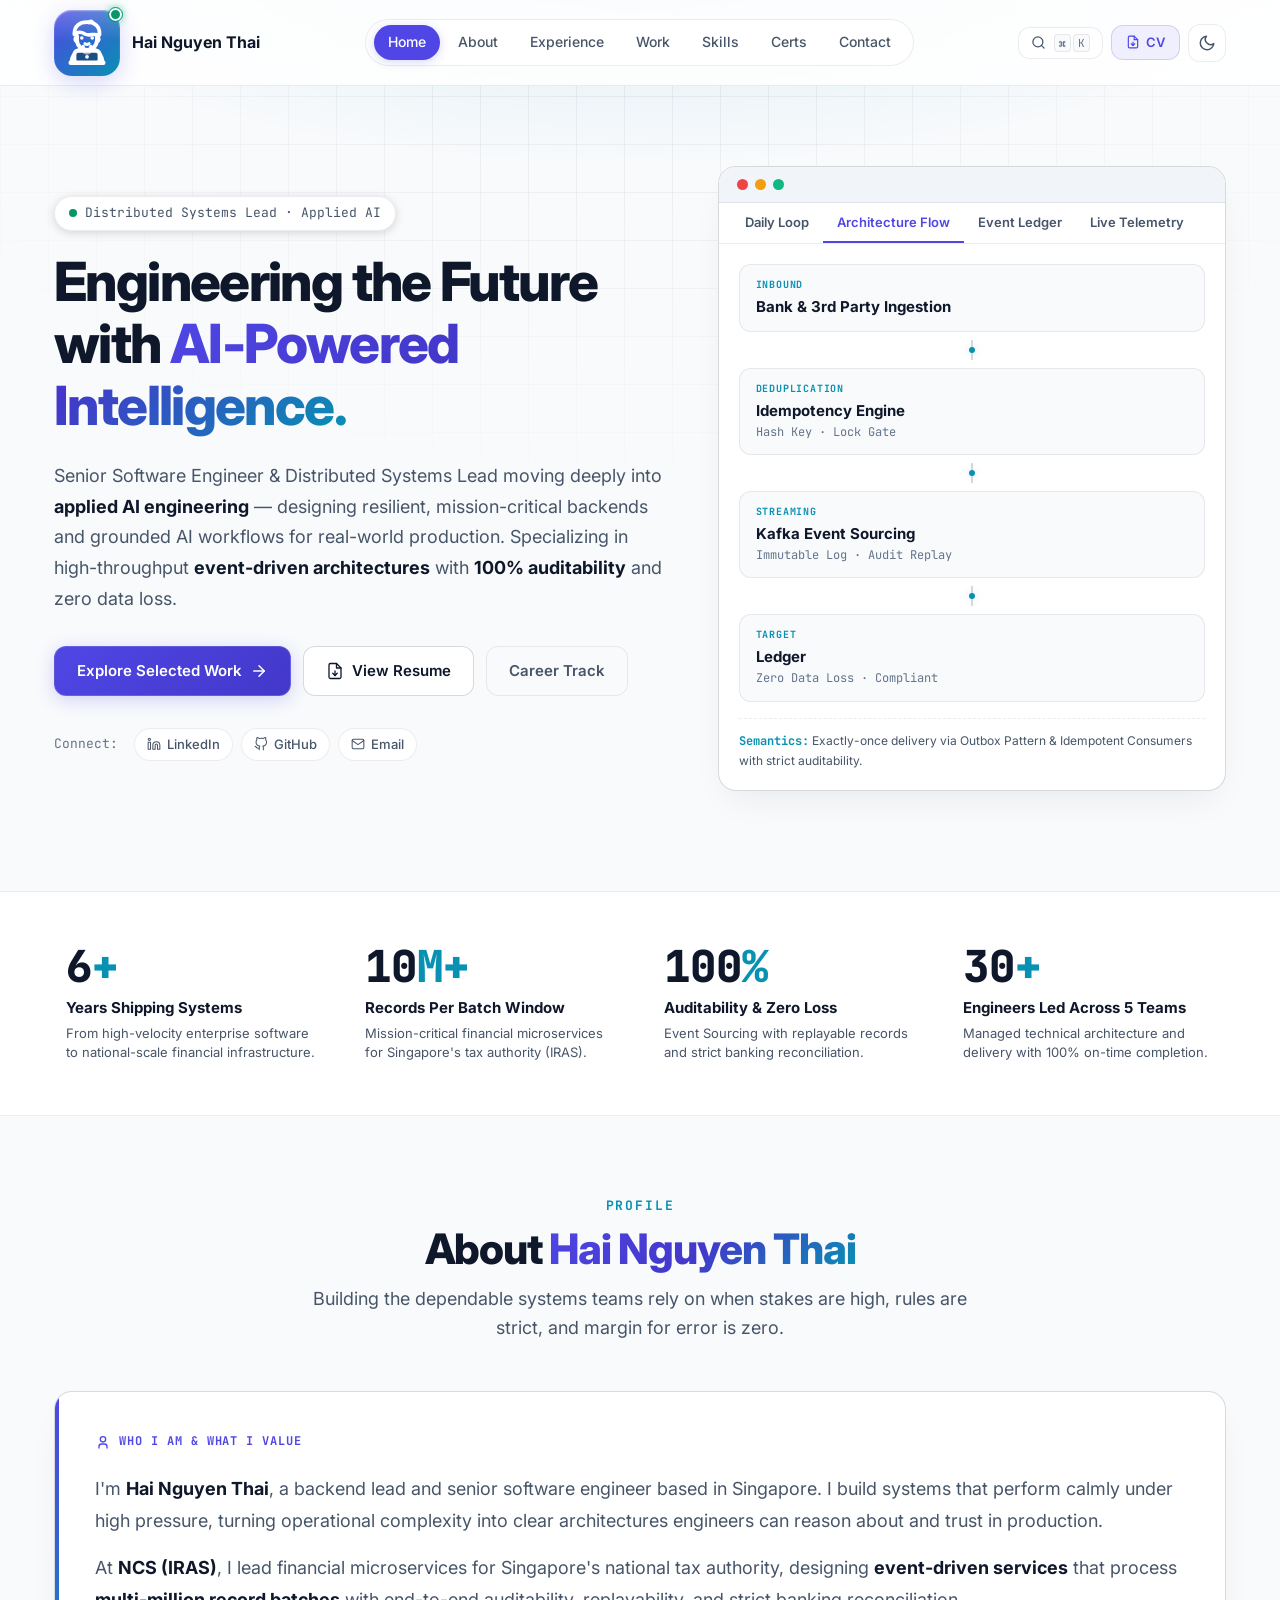
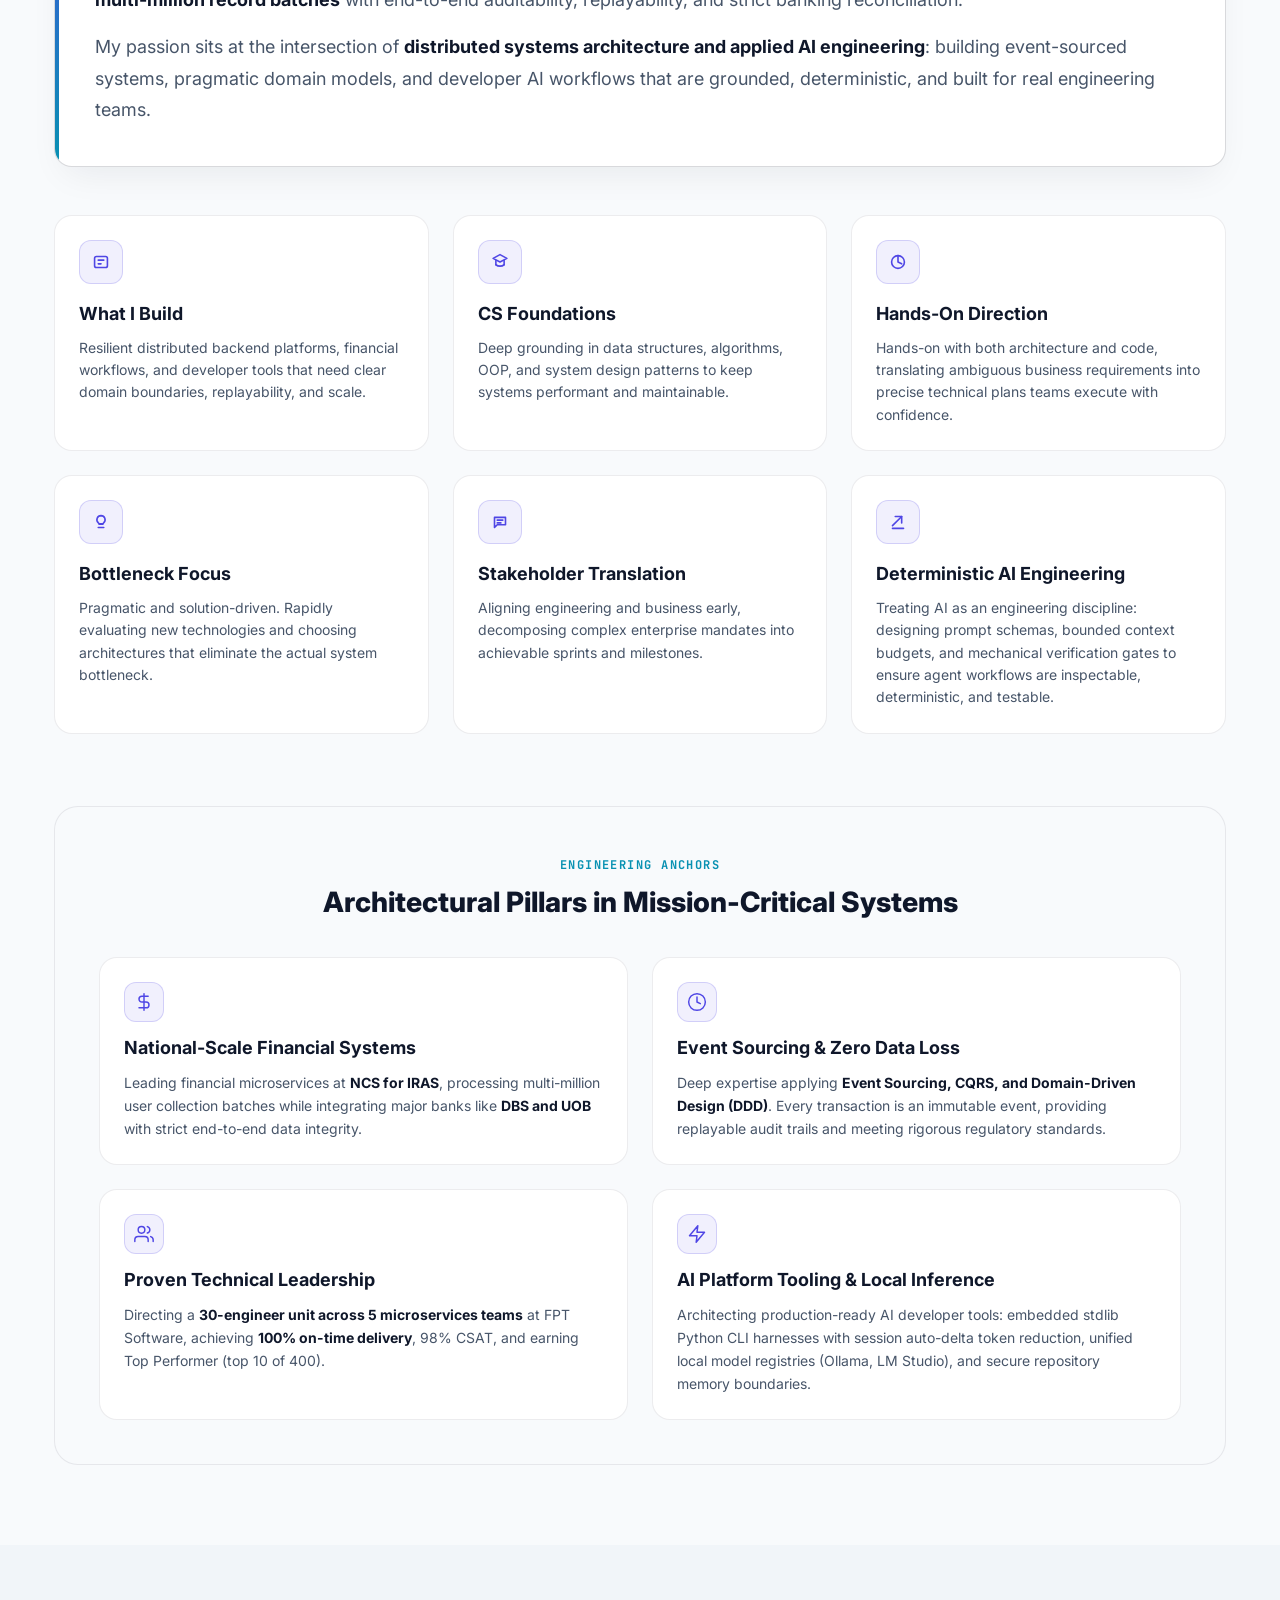
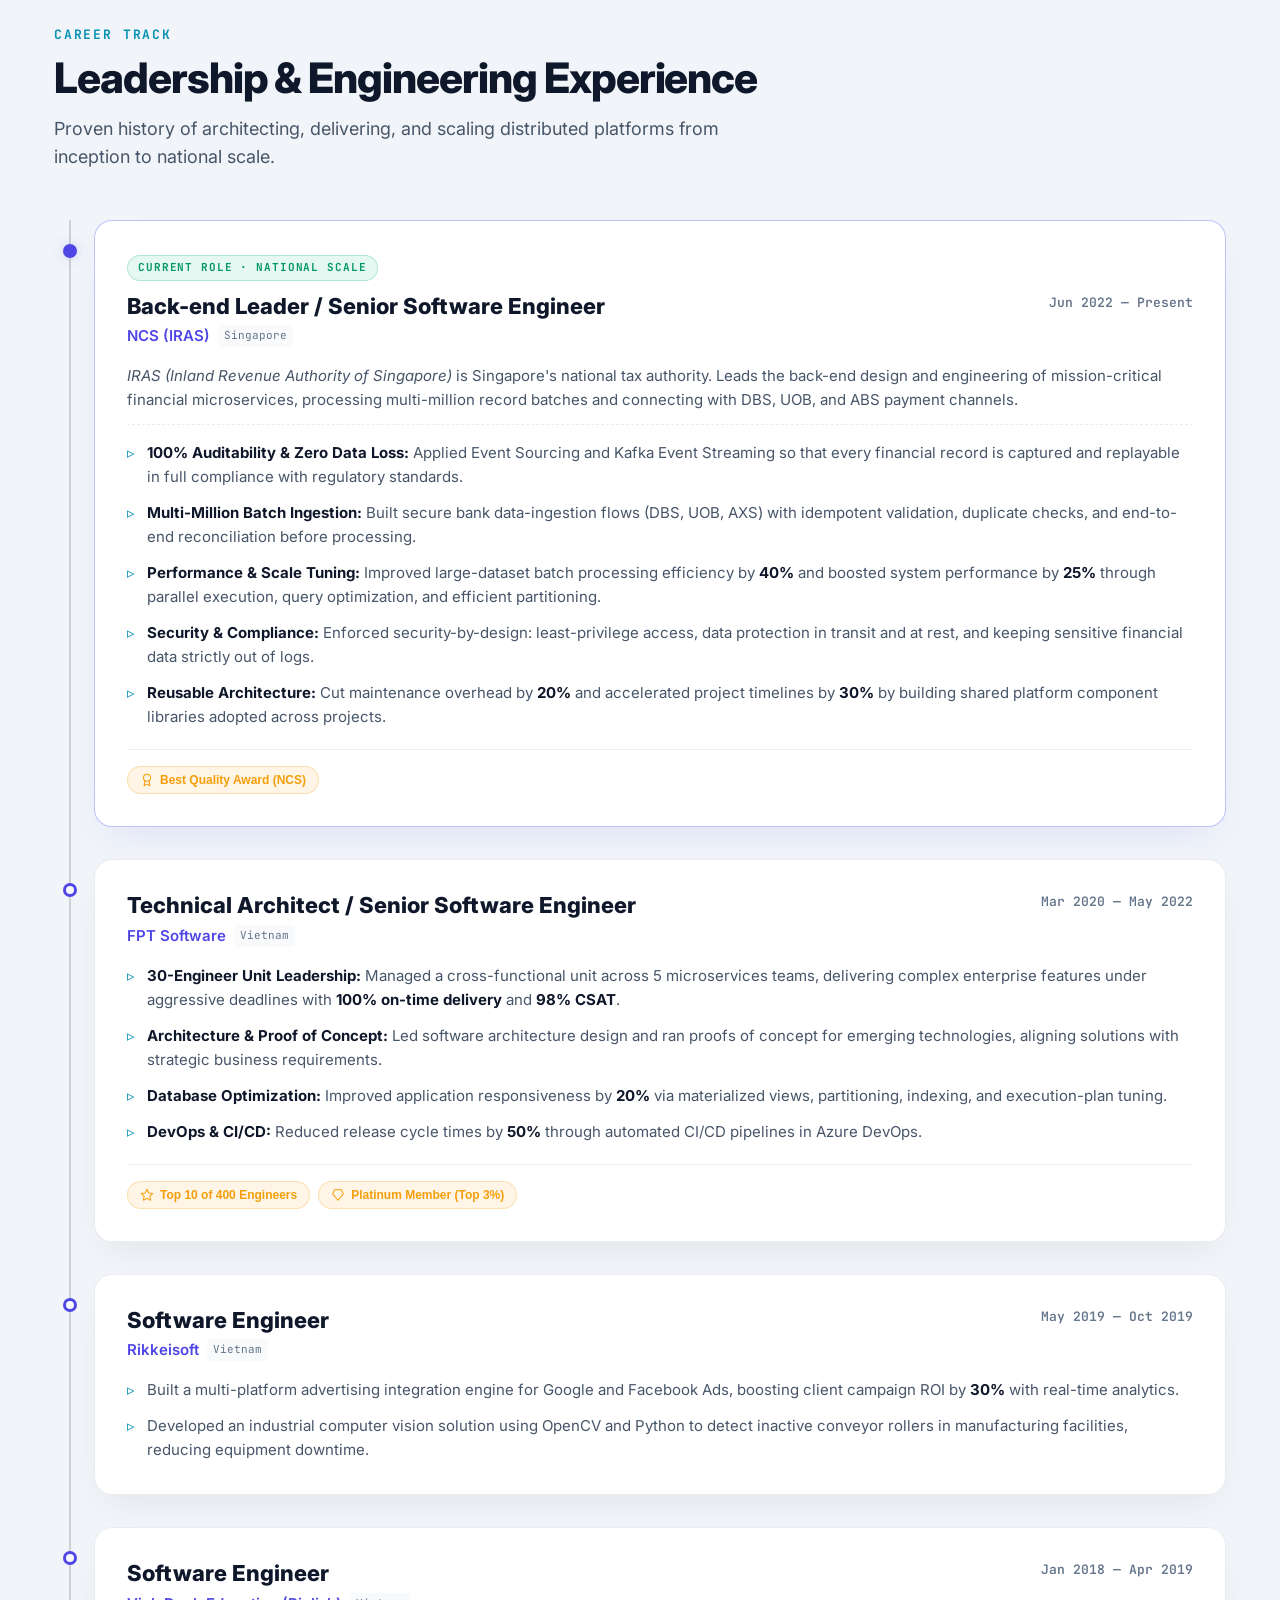
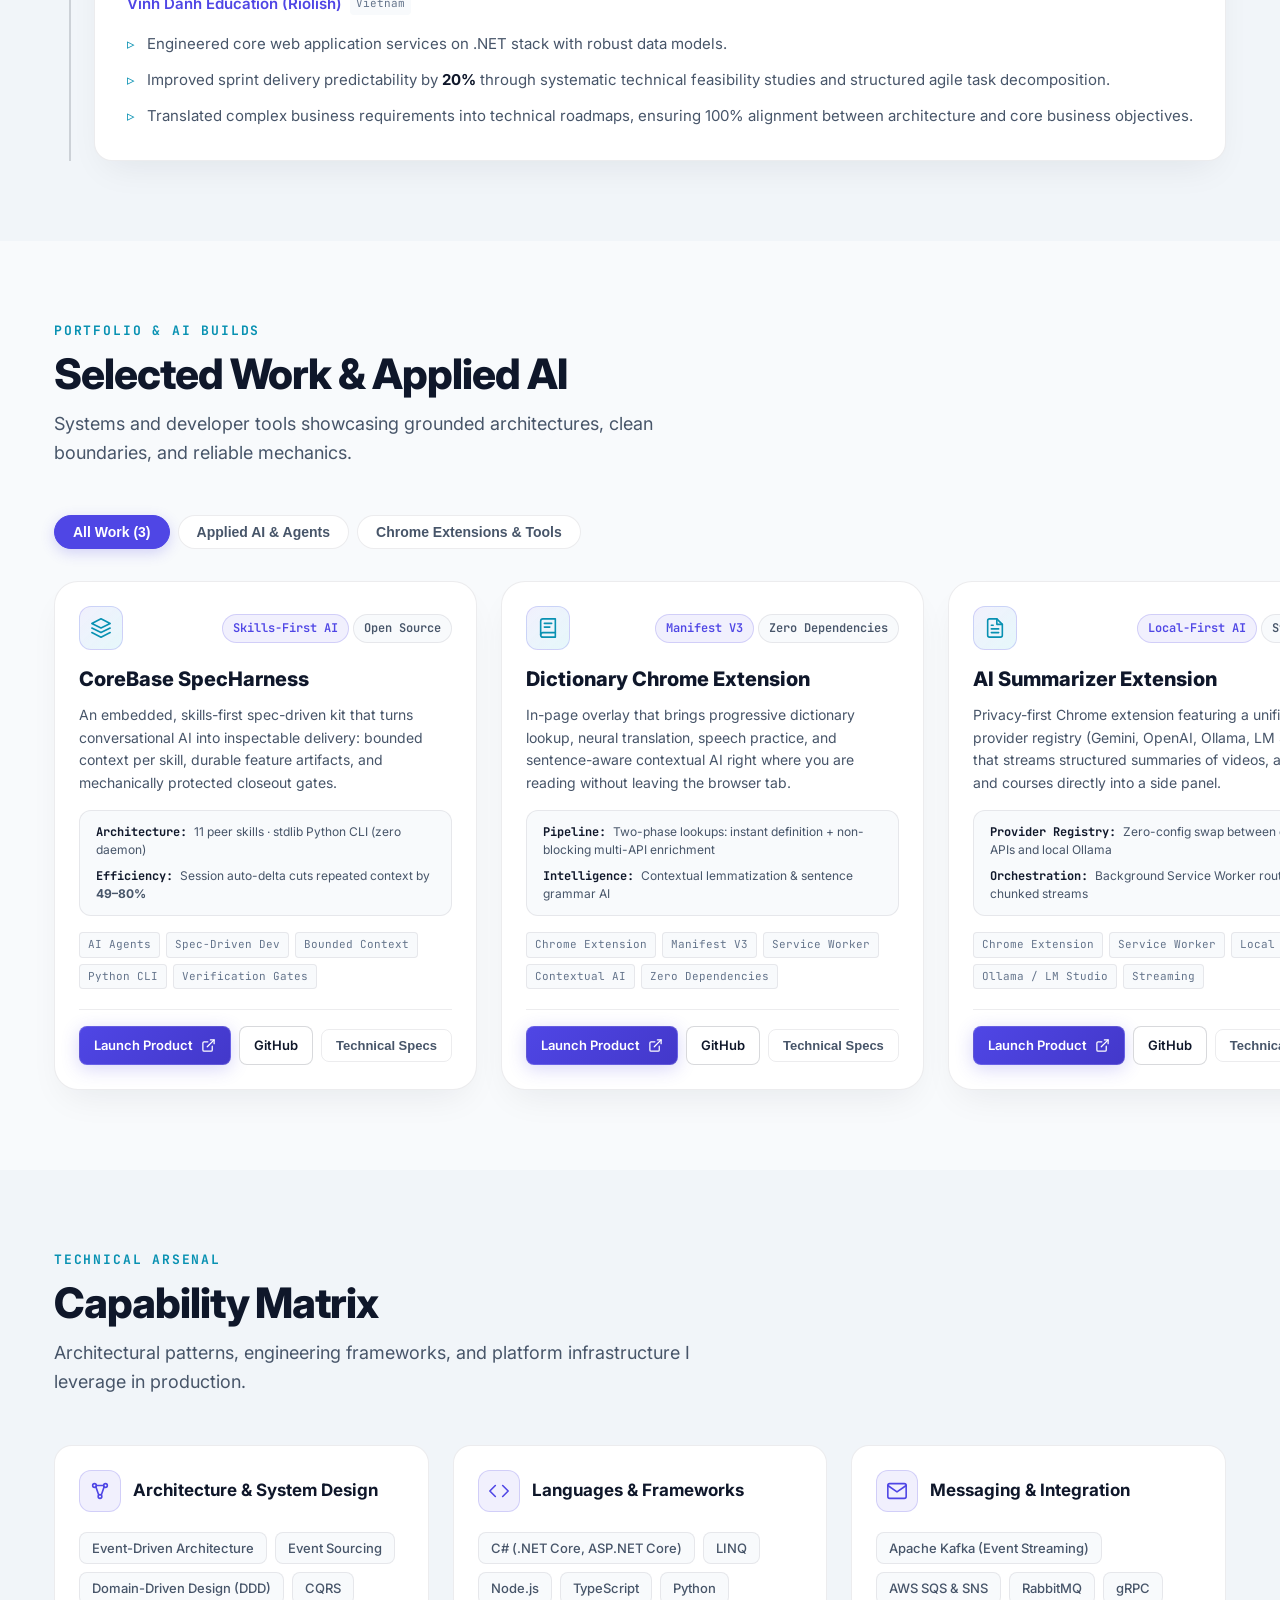
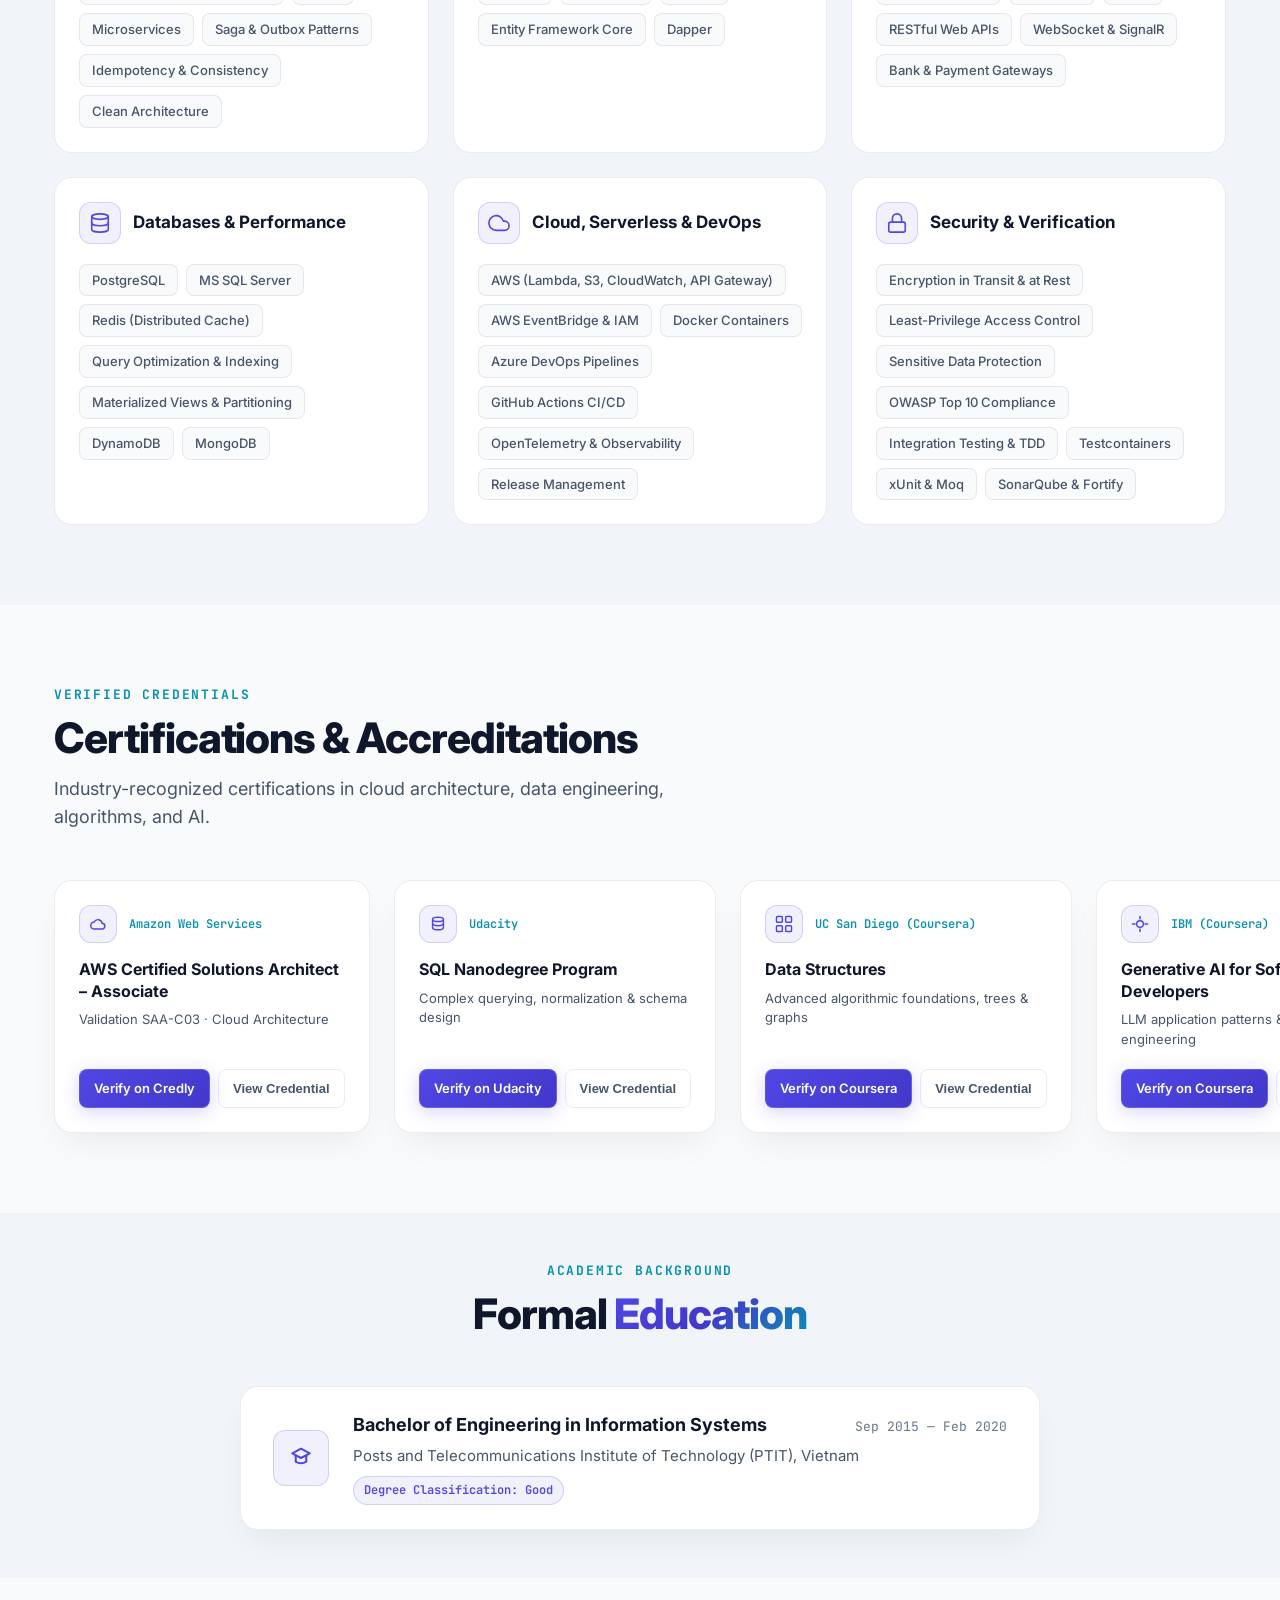
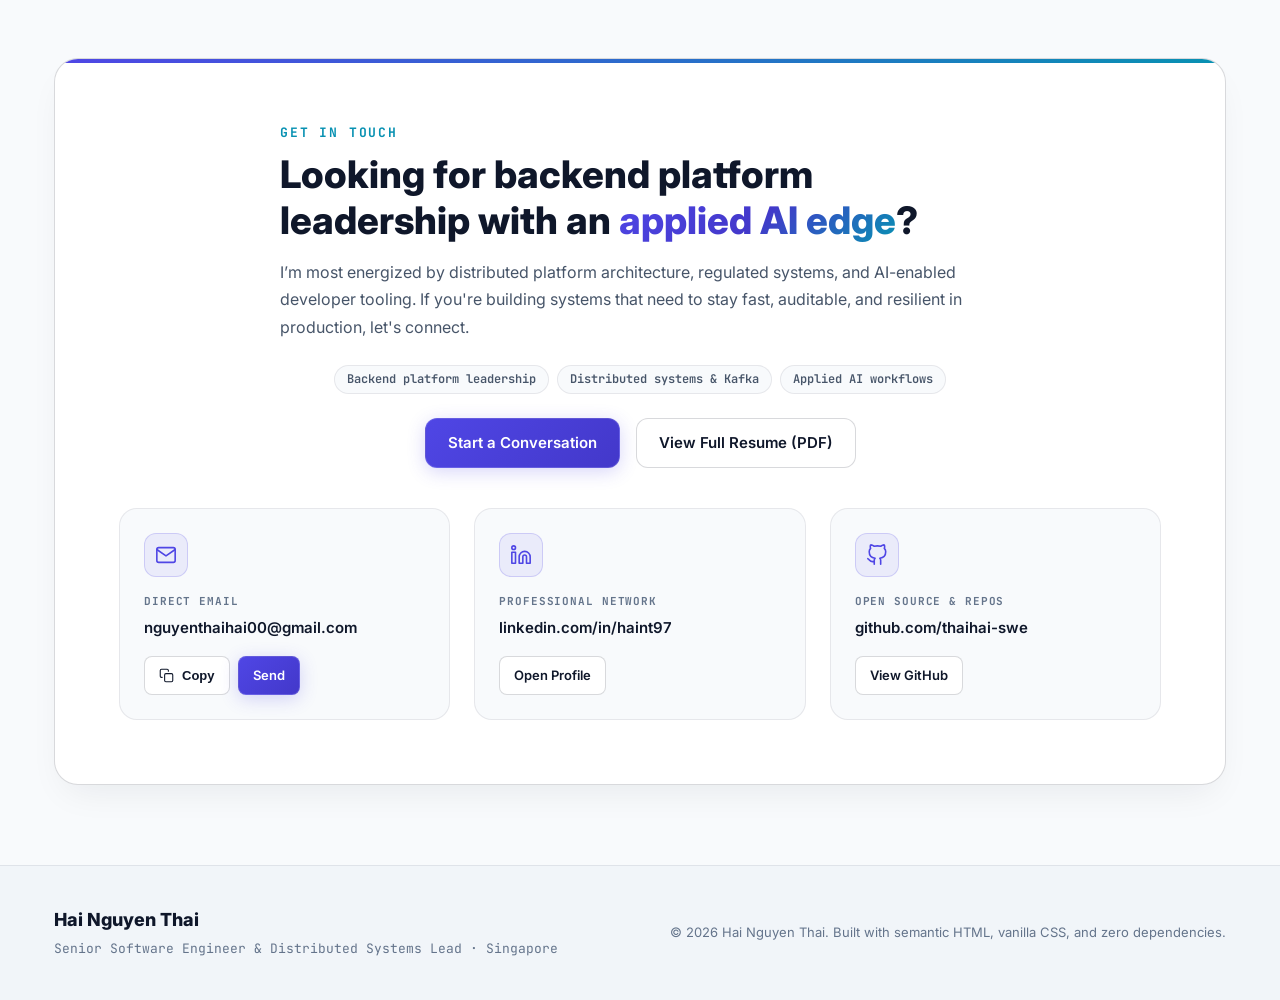
==== commit 5d572f89: "refactor: improve HTML structure and update CSS styles for better readability" ====
--- a/index.html
+++ b/index.html
@@ -96,7 +96,8 @@
                         <path d="M4.5 21.5c.2-3.8 2.5-6.2 5.5-6.8" stroke-width="1.8"></path>
                         <path d="M19.5 21.5c-.2-3.8-2.5-6.2-5.5-6.8" stroke-width="1.8"></path>
                         <!-- Laptop in foreground -->
-                        <rect x="6" y="15.8" width="12" height="5.7" rx="1.3" fill="rgba(8,12,20,0.35)" stroke="#FFFFFF" stroke-width="1.8"></rect>
+                        <rect x="6" y="15.8" width="12" height="5.7" rx="1.3" fill="rgba(8,12,20,0.35)" stroke="#FFFFFF"
+                            stroke-width="1.8"></rect>
                         <circle cx="12" cy="18.6" r="0.9" fill="#FFFFFF" stroke="none"></circle>
                         <!-- Grounding Laptop Base -->
                         <line x1="4.2" y1="21.5" x2="19.8" y2="21.5" stroke-width="2.2"></line>
@@ -218,9 +219,12 @@
 
                     <!-- Hero Description -->
                     <p class="hero-description">
-                        Senior Software Engineer &amp; Distributed Systems Lead moving deeply into <strong>applied AI engineering</strong> &mdash;
-                        designing resilient, mission-critical backends and grounded AI workflows for real-world production.
-                        Specializing in high-throughput <strong>event-driven architectures</strong> with <strong>100% auditability</strong> and zero data loss.
+                        Senior Software Engineer &amp; Distributed Systems Lead moving deeply into <strong>applied AI
+                            engineering</strong> &mdash;
+                        designing resilient, mission-critical backends and grounded AI workflows for real-world
+                        production.
+                        Specializing in high-throughput <strong>event-driven architectures</strong> with <strong>100%
+                            auditability</strong> and zero data loss.
                     </p>
 
                     <!-- Hero CTA Buttons -->
@@ -326,10 +330,9 @@
                             <div class="pipeline-flow">
                                 <!-- Node 1: Bank Ingestion -->
                                 <div class="pipeline-node node-bank" tabindex="0" role="button"
-                                    aria-label="Bank Ingestion stage: DBS, UOB, AXS">
+                                    aria-label="Bank Ingestion">
                                     <div class="node-badge">INBOUND</div>
-                                    <div class="node-name">Bank Ingestion</div>
-                                    <div class="node-meta">DBS &middot; UOB &middot; AXS</div>
+                                    <div class="node-name">Bank & 3rd Party Ingestion</div>
                                 </div>
 
                                 <div class="pipeline-connector">
@@ -363,11 +366,11 @@
                                     <span class="pulse-packet" aria-hidden="true"></span>
                                 </div>
 
-                                <!-- Node 4: 100% Tax Ledger -->
+                                <!-- Node 4: 100%  Ledger -->
                                 <div class="pipeline-node node-reconcile" tabindex="0" role="button"
-                                    aria-label="100% Tax Ledger: Zero data loss compliant">
+                                    aria-label="100%  Ledger: Zero data loss compliant">
                                     <div class="node-badge">TARGET</div>
-                                    <div class="node-name">100% Tax Ledger</div>
+                                    <div class="node-name">Ledger</div>
                                     <div class="node-meta">Zero Data Loss &middot; Compliant</div>
                                 </div>
                             </div>
@@ -627,9 +630,10 @@
                                     <path d="M6 19h12"></path>
                                 </svg>
                             </div>
-                            <h3 class="phil-title">Applied AI Edge</h3>
-                            <p class="phil-desc">Extending backend reliability into AI: deterministic CLI harnesses,
-                                bounded context budgets, local LLMs, and inspectable agent workflows.</p>
+                            <h3 class="phil-title">Deterministic AI Engineering</h3>
+                            <p class="phil-desc">Treating AI as an engineering discipline: designing prompt schemas,
+                                bounded context budgets, and mechanical verification gates to ensure agent workflows are
+                                inspectable, deterministic, and testable.</p>
                         </article>
                     </div>
 
@@ -652,7 +656,8 @@
                                 <h4 class="pillar-title">National-Scale Financial Systems</h4>
                                 <p class="pillar-desc">
                                     Leading financial microservices at <strong>NCS for IRAS</strong>, processing
-                                    multi-million user collection batches while integrating major banks like <strong>DBS and UOB</strong> with strict end-to-end data integrity.
+                                    multi-million user collection batches while integrating major banks like <strong>DBS
+                                        and UOB</strong> with strict end-to-end data integrity.
                                 </p>
                             </article>
 
@@ -697,10 +702,11 @@
                                         <polygon points="13 2 3 14 12 14 11 22 21 10 12 10 13 2"></polygon>
                                     </svg>
                                 </div>
-                                <h4 class="pillar-title">Applied AI &amp; Developer Tooling</h4>
+                                <h4 class="pillar-title">AI Platform Tooling &amp; Local Inference</h4>
                                 <p class="pillar-desc">
-                                    Extending enterprise reliability into AI: deterministic CLI harnesses with bounded
-                                    context budgets, privacy-first local LLM registries, and tool-augmented agents.
+                                    Architecting production-ready AI developer tools: embedded stdlib Python CLI
+                                    harnesses with session auto-delta token reduction, unified local model registries
+                                    (Ollama, LM Studio), and secure repository memory boundaries.
                                 </p>
                             </article>
                         </div>
@@ -743,7 +749,8 @@
                             <p class="timeline-summary">
                                 <em>IRAS (Inland Revenue Authority of Singapore)</em> is Singapore's national tax
                                 authority. Leads the back-end design and engineering of mission-critical financial
-                                microservices, processing multi-million record batches and connecting with DBS, UOB, and ABS payment channels.
+                                microservices, processing multi-million record batches and connecting with DBS, UOB, and
+                                ABS payment channels.
                             </p>
 
                             <ul class="timeline-points">
@@ -1253,13 +1260,13 @@
                             <h3 class="skill-group-title">Databases &amp; Performance</h3>
                         </div>
                         <div class="skill-tags">
+                            <span class="skill-tag">PostgreSQL</span>
                             <span class="skill-tag">MS SQL Server</span>
-                            <span class="skill-tag">PostgreSQL</span>
                             <span class="skill-tag">Redis (Distributed Cache)</span>
+                            <span class="skill-tag">Query Optimization &amp; Indexing</span>
+                            <span class="skill-tag">Materialized Views &amp; Partitioning</span>
                             <span class="skill-tag">DynamoDB</span>
                             <span class="skill-tag">MongoDB</span>
-                            <span class="skill-tag">Query Optimization &amp; Indexing</span>
-                            <span class="skill-tag">Materialized Views &amp; Partitioning</span>
                         </div>
                     </div>
 
@@ -1277,9 +1284,10 @@
                         <div class="skill-tags">
                             <span class="skill-tag">AWS (Lambda, S3, CloudWatch, API Gateway)</span>
                             <span class="skill-tag">AWS EventBridge &amp; IAM</span>
+                            <span class="skill-tag">Docker Containers</span>
                             <span class="skill-tag">Azure DevOps Pipelines</span>
                             <span class="skill-tag">GitHub Actions CI/CD</span>
-                            <span class="skill-tag">Docker Containers</span>
+                            <span class="skill-tag">OpenTelemetry &amp; Observability</span>
                             <span class="skill-tag">Release Management</span>
                         </div>
                     </div>
@@ -1301,9 +1309,10 @@
                             <span class="skill-tag">Least-Privilege Access Control</span>
                             <span class="skill-tag">Sensitive Data Protection</span>
                             <span class="skill-tag">OWASP Top 10 Compliance</span>
+                            <span class="skill-tag">Integration Testing &amp; TDD</span>
+                            <span class="skill-tag">Testcontainers</span>
                             <span class="skill-tag">xUnit &amp; Moq</span>
                             <span class="skill-tag">SonarQube &amp; Fortify</span>
-                            <span class="skill-tag">Integration Testing &amp; TDD</span>
                         </div>
                     </div>
                 </div>
--- a/styles.css
+++ b/styles.css
@@ -2018,13 +2018,6 @@
   outline: none;
 }
 
-.skill-tag.is-primary {
-  background: var(--badge-bg);
-  border-color: var(--badge-border);
-  color: var(--badge-text);
-  font-weight: 600;
-}
-
 /* --------------------------------------------------------------------------
    11. Certifications & Accreditations
    -------------------------------------------------------------------------- */
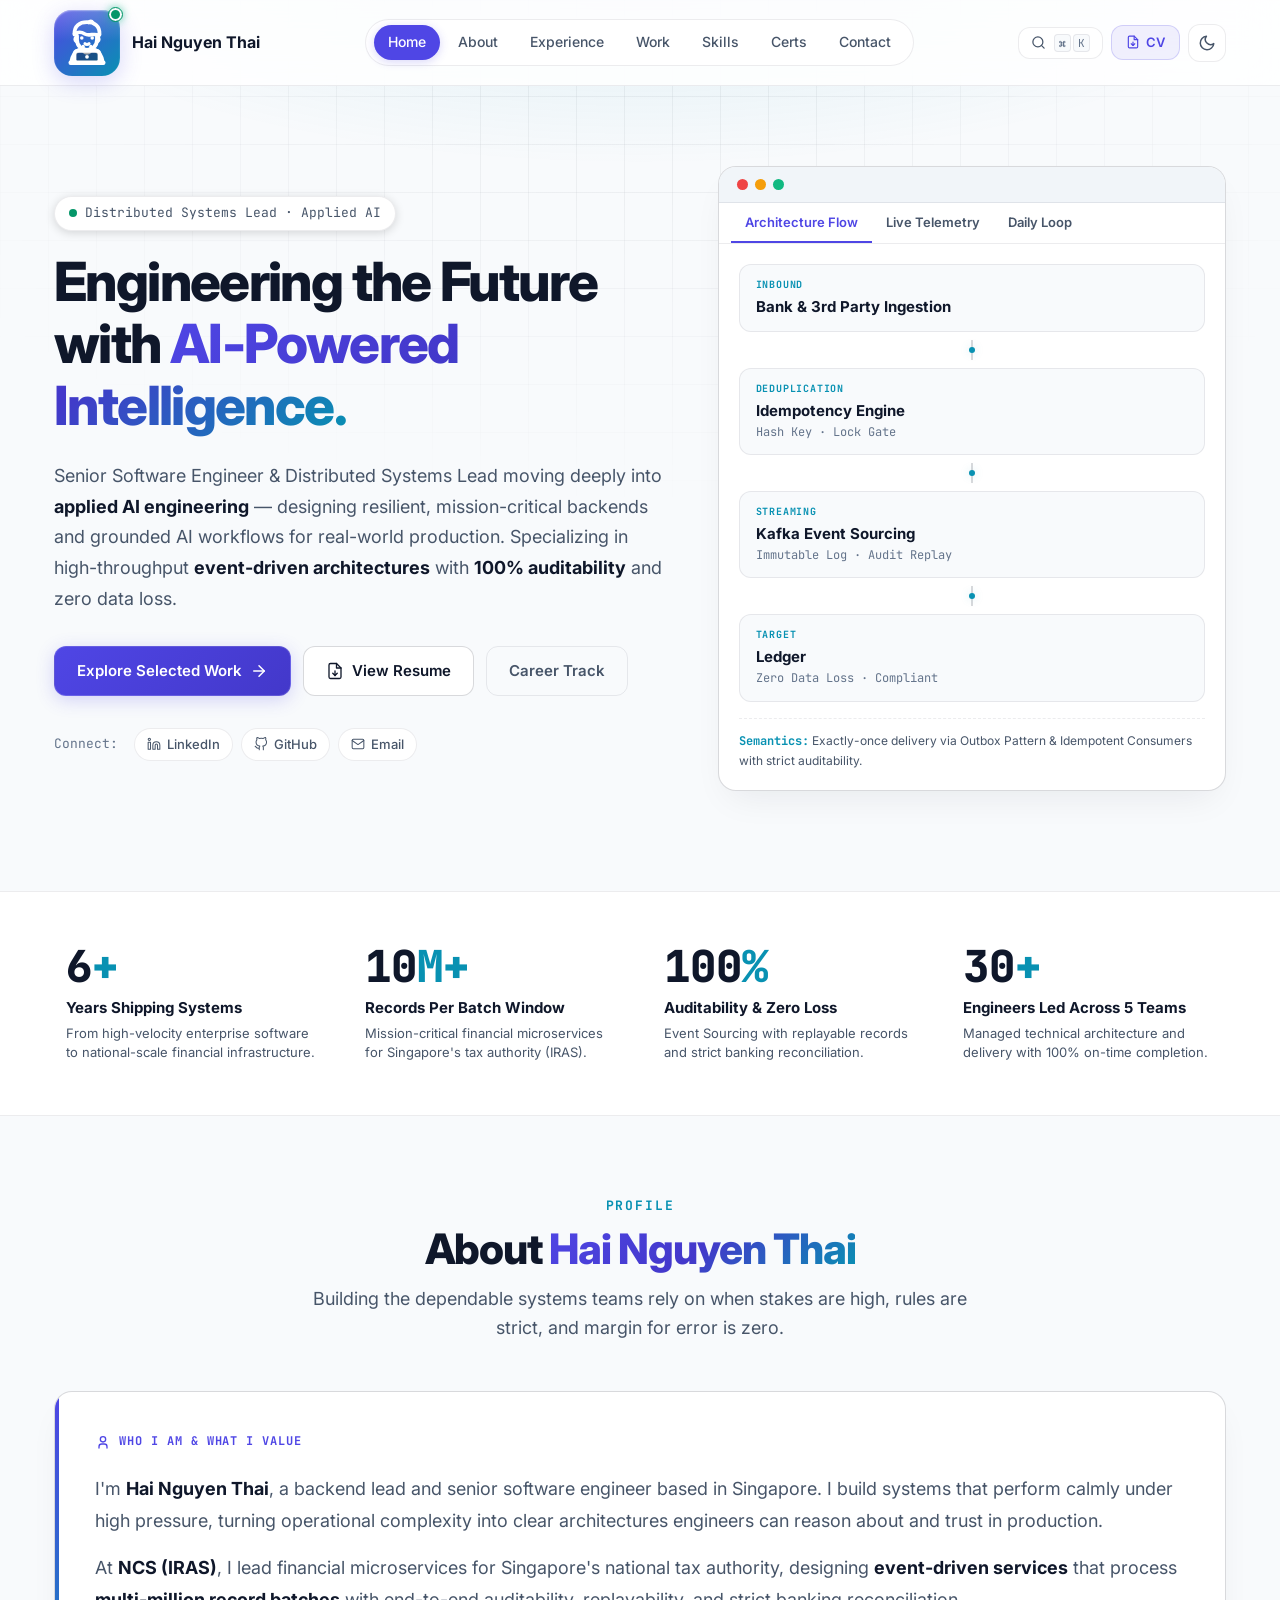
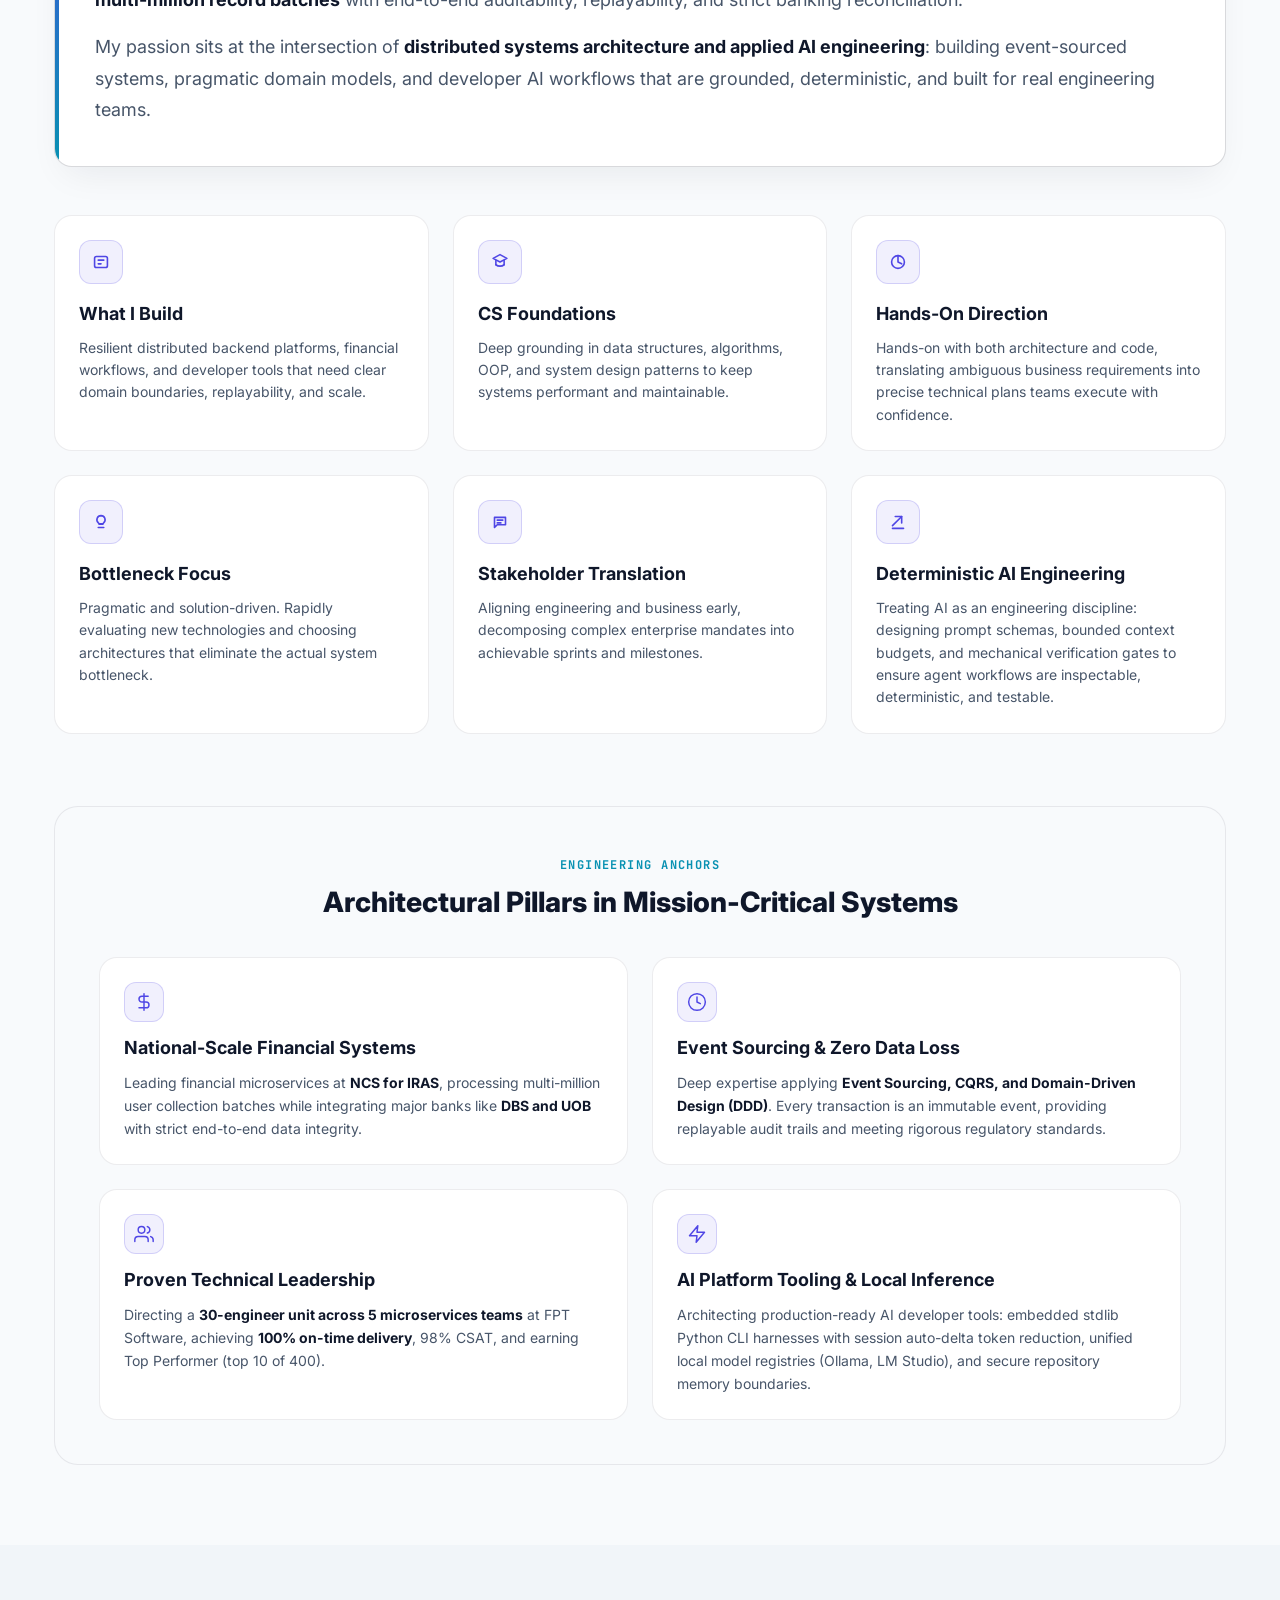
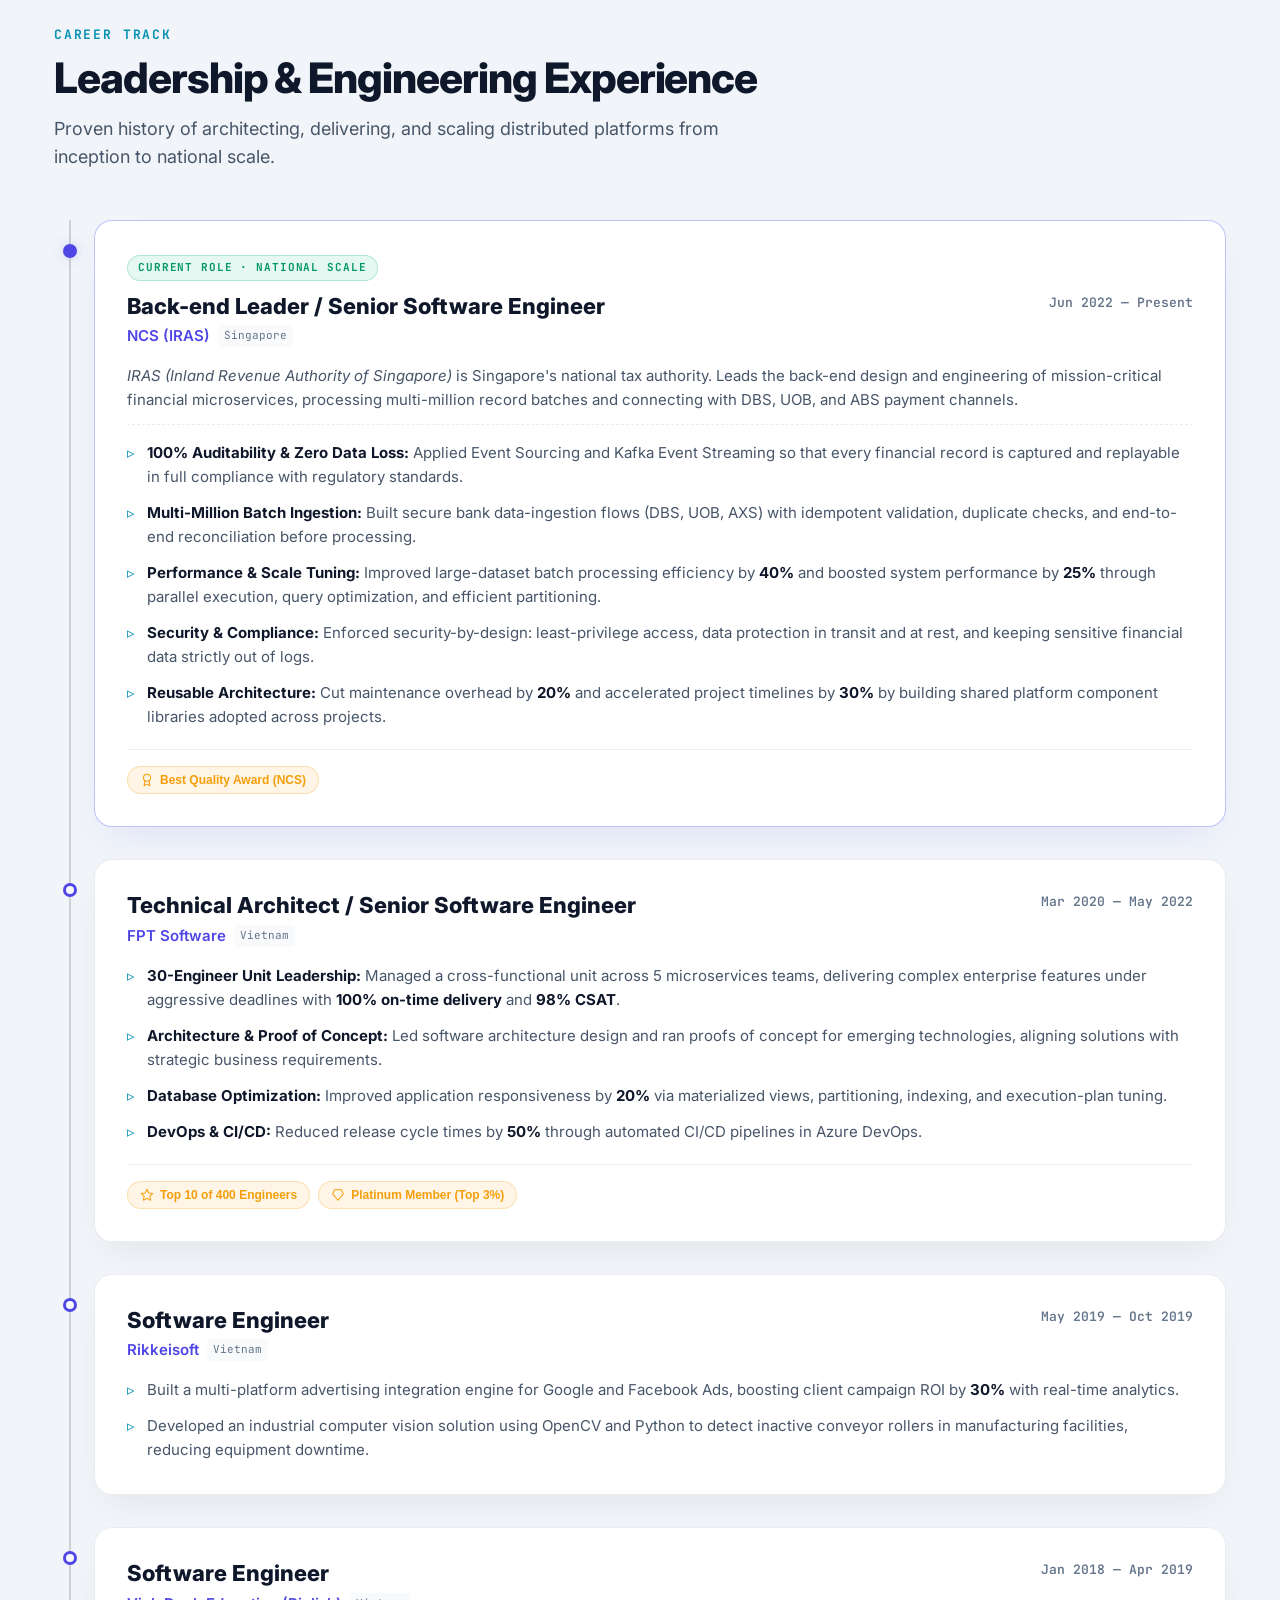
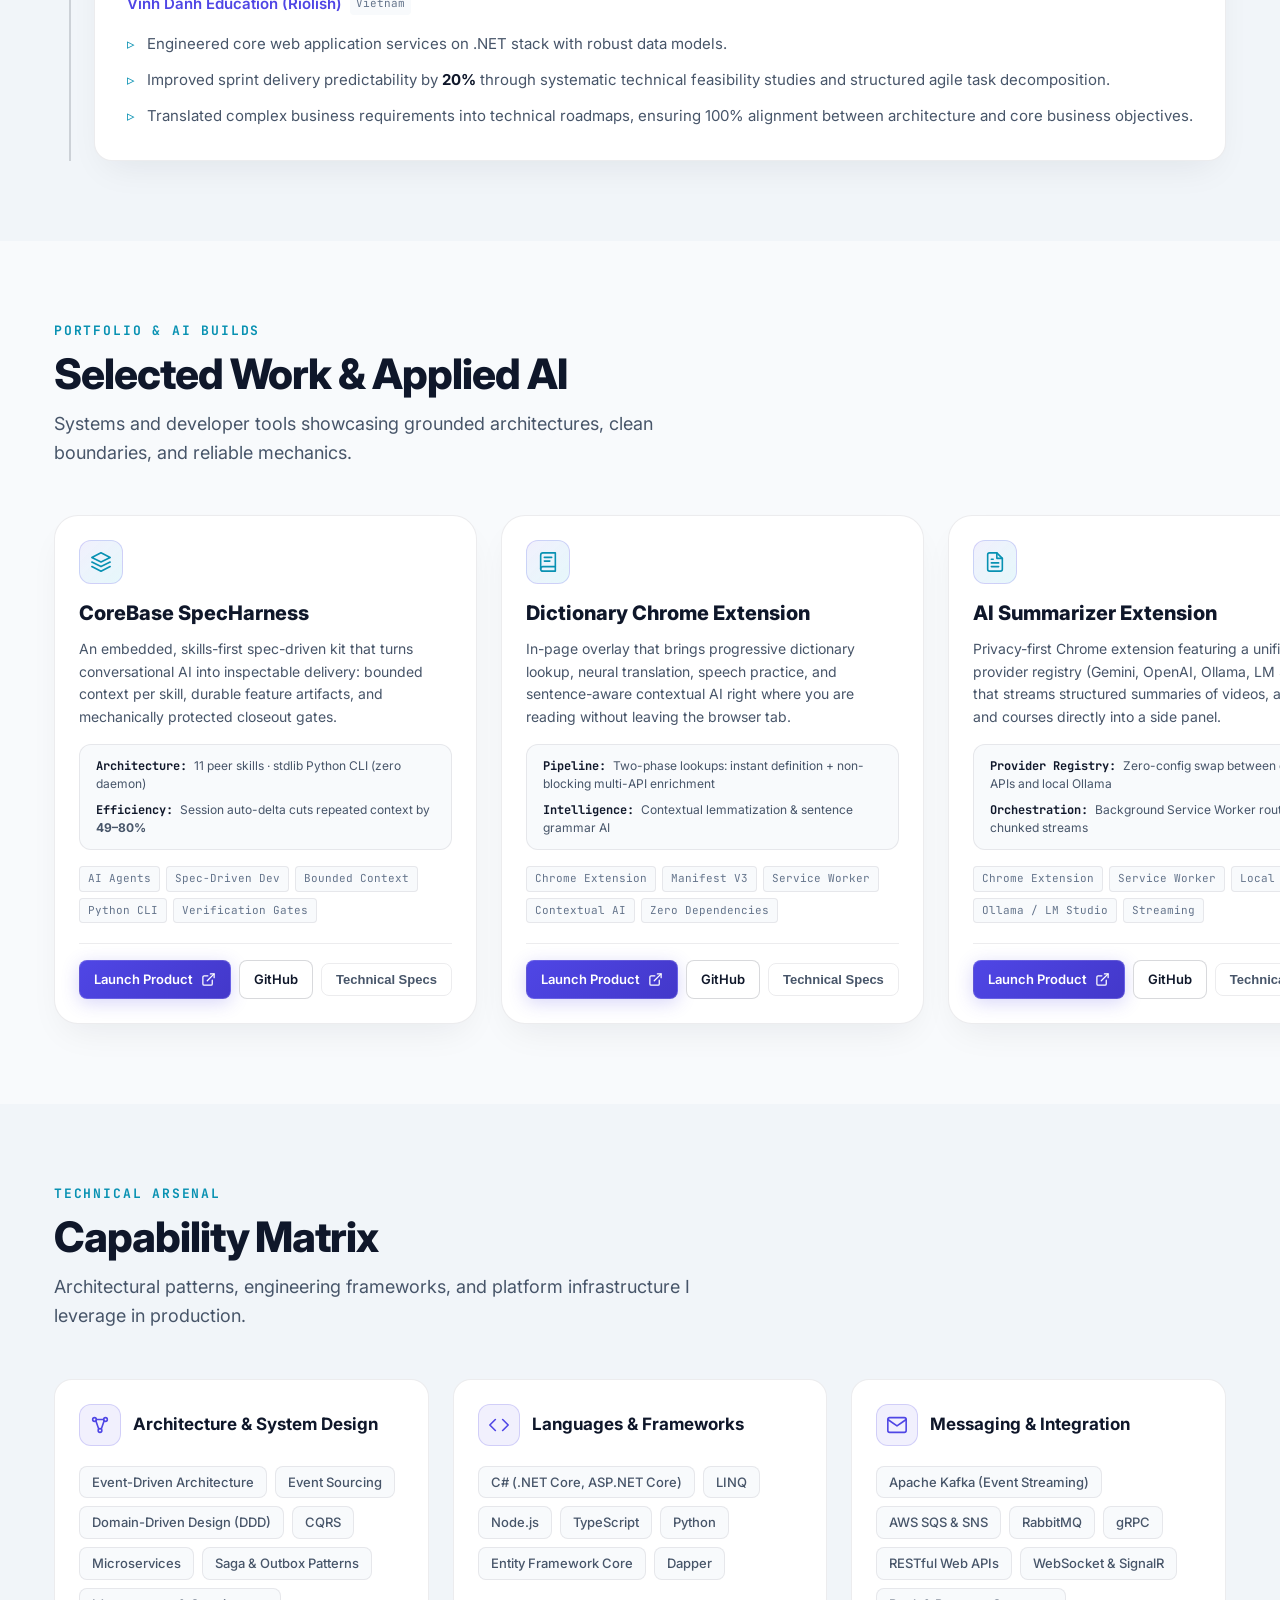
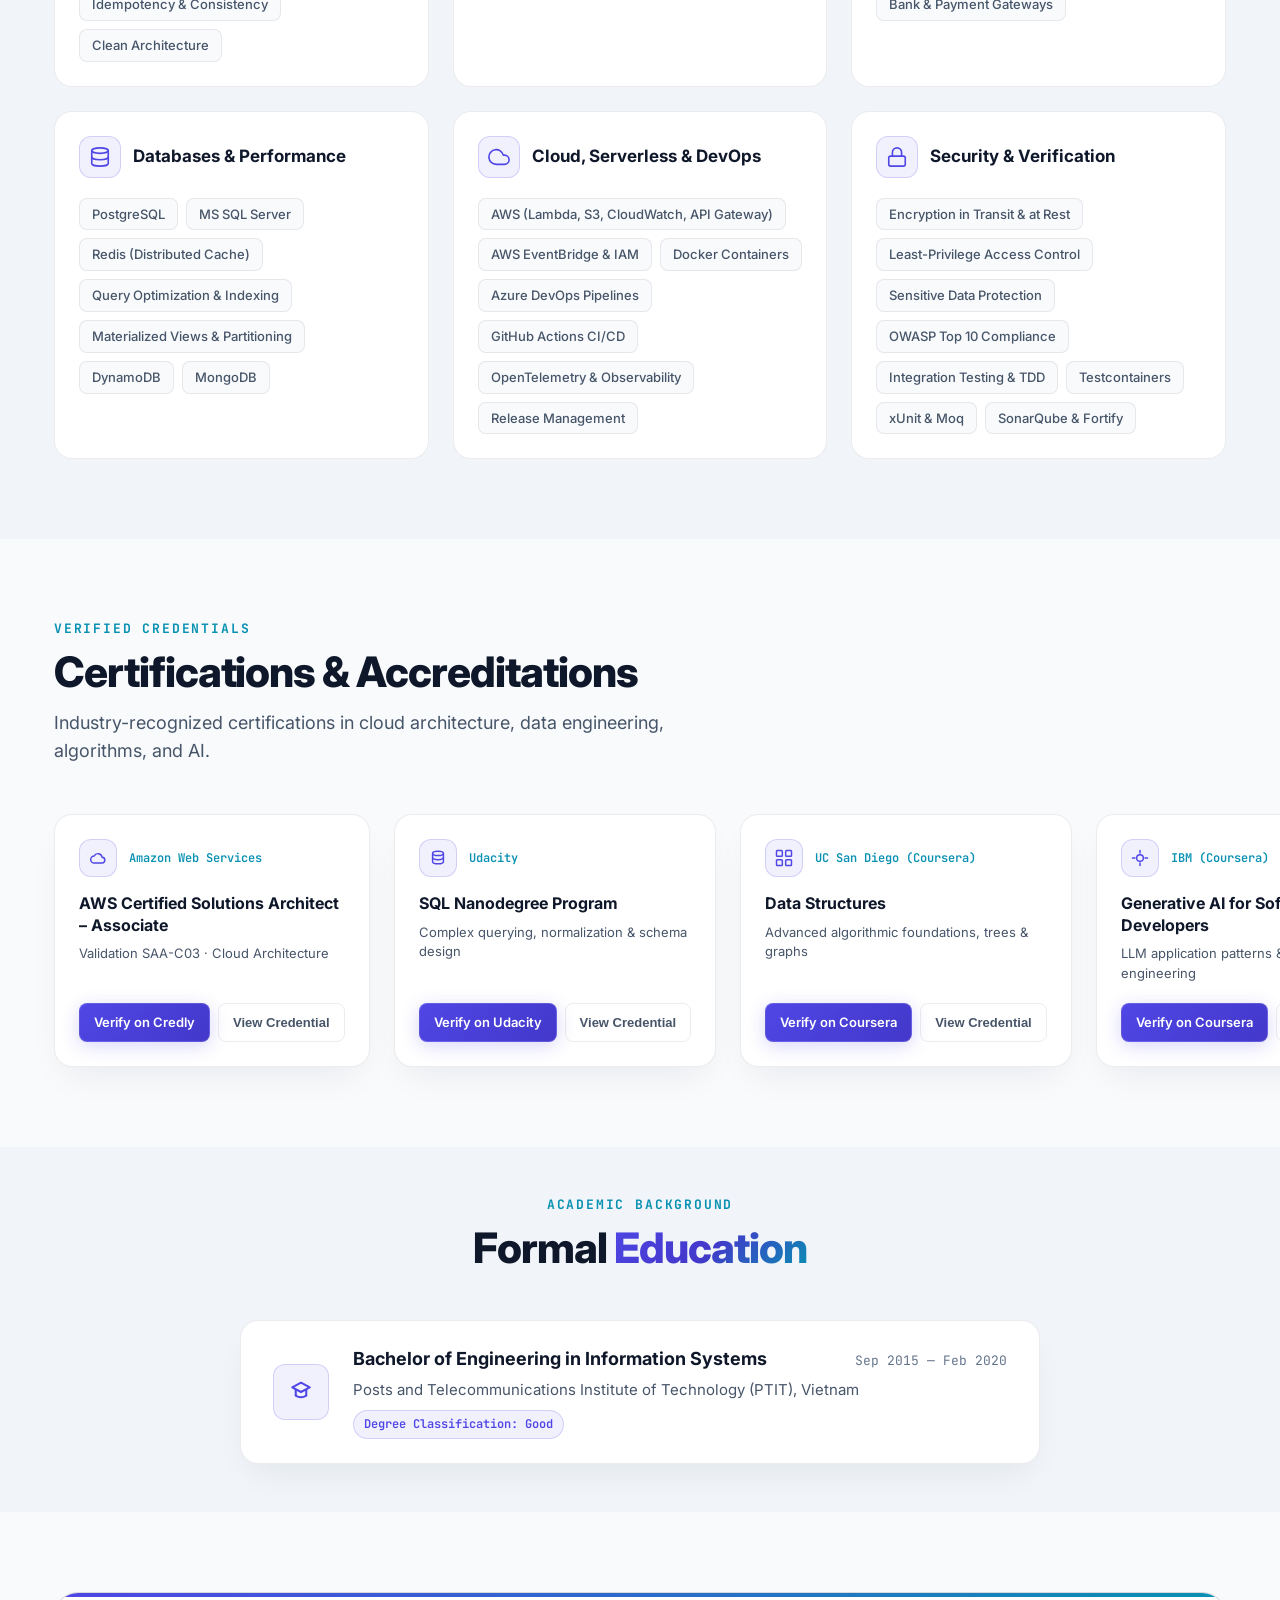
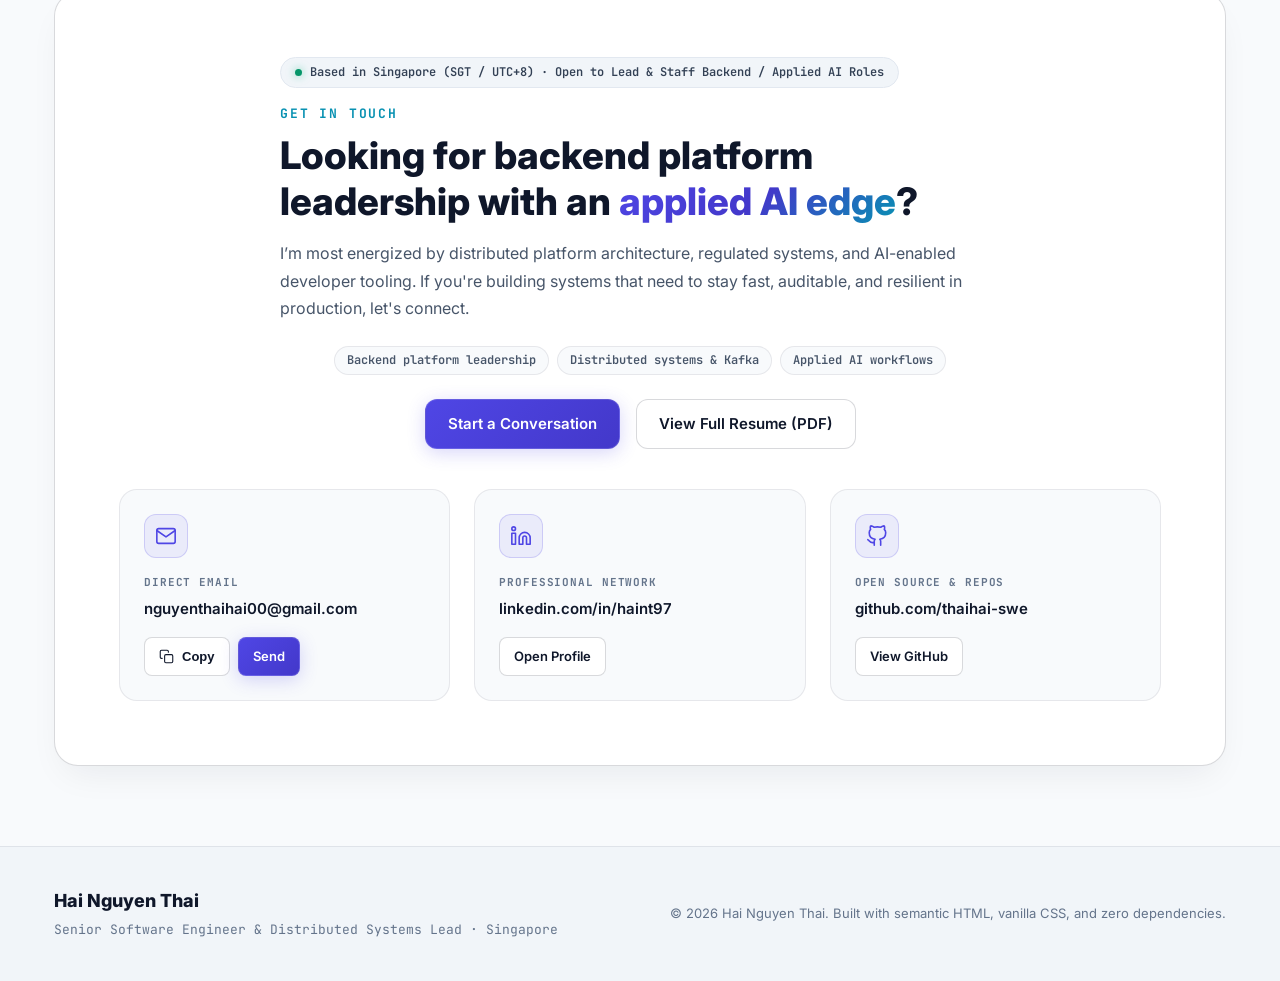
==== commit 7aac4005: "refactor: reorganize tab structure, remove unused code, and enhance button styles for better user ex" ====
--- a/index.html
+++ b/index.html
@@ -305,23 +305,18 @@
 
                         <!-- Tab Triggers -->
                         <div class="panel-tabs" role="tablist" aria-label="System Architecture Visualizer Tabs">
-                            <button class="panel-tab" id="tabDailyLoopBtn" role="tab" aria-selected="false"
-                                aria-controls="tabDailyLoop" type="button">
-                                Daily Loop
-                            </button>
                             <button class="panel-tab is-active" id="tabArchitectureBtn" role="tab" aria-selected="true"
                                 aria-controls="tabArchitecture" type="button">
                                 Architecture Flow
-                            </button>
-                            <button class="panel-tab" id="tabLedgerBtn" role="tab" aria-selected="false"
-                                aria-controls="tabLedger" type="button">
-                                Event Ledger
                             </button>
                             <button class="panel-tab" id="tabMetricsBtn" role="tab" aria-selected="false"
                                 aria-controls="tabMetrics" type="button">
                                 Live Telemetry
                             </button>
-
+                            <button class="panel-tab" id="tabDailyLoopBtn" role="tab" aria-selected="false"
+                                aria-controls="tabDailyLoop" type="button">
+                                Daily Loop
+                            </button>
                         </div>
 
                         <!-- Tab 1: Architecture Pipeline -->
@@ -381,30 +376,7 @@
                             </div>
                         </div>
 
-                        <!-- Tab 2: Event Ledger Preview -->
-                        <div class="panel-body tab-content" id="tabLedger" role="tabpanel"
-                            aria-labelledby="tabLedgerBtn">
-                            <div class="code-preview-wrapper">
-                                <div class="code-toolbar">
-                                    <span class="code-lang">JSON &middot; IMMUTABLE EVENT</span>
-                                    <button class="btn-copy-code" type="button" aria-label="Copy event payload"
-                                        id="copyEventPayloadBtn">Copy</button>
-                                </div>
-                                <pre class="code-preview"><code><span class="c-comment">// Immutable Event Sourcing Log Stream</span>
-{
-  <span class="c-key">"eventId"</span>: <span class="c-str">"evt_iras_884920419"</span>,
-  <span class="c-key">"type"</span>: <span class="c-str">"TaxCollectionBatchProcessedEvent"</span>,
-  <span class="c-key">"partner"</span>: <span class="c-str">"DBS_BANK_SG"</span>,
-  <span class="c-key">"records"</span>: <span class="c-num">2450000</span>,
-  <span class="c-key">"status"</span>: <span class="c-str">"RECONCILED"</span>,
-  <span class="c-key">"auditIntegrity"</span>: <span class="c-bool">true</span>,
-  <span class="c-key">"reconciledAt"</span>: <span class="c-str">"2026-10-22T21:00:00Z"</span>,
-  <span class="c-key">"dataLossRatio"</span>: <span class="c-num">0.0000</span>
-}</code></pre>
-                            </div>
-                        </div>
-
-                        <!-- Tab 3: Live Telemetry -->
+                        <!-- Tab 2: Live Telemetry -->
                         <div class="panel-body tab-content" id="tabMetrics" role="tabpanel"
                             aria-labelledby="tabMetricsBtn">
                             <div class="telemetry-grid">
@@ -936,19 +908,9 @@
                     </p>
                 </div>
 
-                <!-- Category Filter Pills -->
-                <div class="project-filters" role="tablist" aria-label="Filter Projects">
-                    <button class="filter-btn is-active" data-filter="all" role="tab" aria-selected="true"
-                        type="button">All Work (3)</button>
-                    <button class="filter-btn" data-filter="ai-agents" role="tab" aria-selected="false"
-                        type="button">Applied AI &amp; Agents</button>
-                    <button class="filter-btn" data-filter="extensions" role="tab" aria-selected="false"
-                        type="button">Chrome Extensions &amp; Tools</button>
-                </div>
-
                 <div class="projects-grid" id="projectsGrid">
                     <!-- Project 1: CoreBase SpecHarness -->
-                    <article class="project-card" data-category="ai-agents">
+                    <article class="project-card">
                         <div class="project-top">
                             <div class="project-icon-badge" aria-hidden="true">
                                 <svg viewBox="0 0 24 24" fill="none" stroke="currentColor" stroke-width="1.75"
@@ -957,10 +919,6 @@
                                     <polyline points="2 17 12 22 22 17"></polyline>
                                     <polyline points="2 12 12 17 22 12"></polyline>
                                 </svg>
-                            </div>
-                            <div class="project-meta">
-                                <span class="badge badge-accent">Skills-First AI</span>
-                                <span class="badge">Open Source</span>
                             </div>
                         </div>
 
@@ -1016,7 +974,7 @@
                     </article>
 
                     <!-- Project 2: Dictionary Chrome Extension -->
-                    <article class="project-card" data-category="extensions">
+                    <article class="project-card">
                         <div class="project-top">
                             <div class="project-icon-badge" aria-hidden="true">
                                 <svg viewBox="0 0 24 24" fill="none" stroke="currentColor" stroke-width="1.75"
@@ -1026,10 +984,6 @@
                                     <path d="M8 7h8"></path>
                                     <path d="M8 11h6"></path>
                                 </svg>
-                            </div>
-                            <div class="project-meta">
-                                <span class="badge badge-accent">Manifest V3</span>
-                                <span class="badge">Zero Dependencies</span>
                             </div>
                         </div>
 
@@ -1085,7 +1039,7 @@
                     </article>
 
                     <!-- Project 3: AI Summarizer Extension -->
-                    <article class="project-card" data-category="extensions">
+                    <article class="project-card">
                         <div class="project-top">
                             <div class="project-icon-badge" aria-hidden="true">
                                 <svg viewBox="0 0 24 24" fill="none" stroke="currentColor" stroke-width="1.75"
@@ -1096,10 +1050,6 @@
                                     <line x1="16" y1="17" x2="8" y2="17"></line>
                                     <polyline points="10 9 9 9 8 9"></polyline>
                                 </svg>
-                            </div>
-                            <div class="project-meta">
-                                <span class="badge badge-accent">Local-First AI</span>
-                                <span class="badge">Streaming</span>
                             </div>
                         </div>
 
@@ -1496,6 +1446,10 @@
             <div class="container">
                 <div class="contact-box">
                     <div class="contact-header text-center">
+                        <div class="contact-location-badge" aria-label="Current Location and Availability">
+                            <span class="status-dot status-dot-emerald"></span>
+                            <span>Based in Singapore (SGT / UTC+8) &middot; Open to Lead &amp; Staff Backend / Applied AI Roles</span>
+                        </div>
                         <span class="section-kicker">GET IN TOUCH</span>
                         <h2 class="contact-title">
                             Looking for backend platform leadership with an <span class="gradient-text">applied AI
--- a/styles.css
+++ b/styles.css
@@ -364,6 +364,17 @@
 
 .btn:hover .icon-right {
   transform: translateX(4px);
+}
+
+.btn.is-copied {
+  background: rgba(16, 185, 129, 0.15) !important;
+  border-color: rgba(16, 185, 129, 0.5) !important;
+  color: var(--success) !important;
+  transform: none !important;
+}
+
+.btn.is-copied svg {
+  color: var(--success);
 }
 
 /* Badges */
@@ -1146,79 +1157,6 @@
   color: var(--accent);
 }
 
-/* Code Previews */
-.code-preview-wrapper {
-  background: var(--code-bg);
-  border-radius: var(--radius-md);
-  border: 1px solid var(--border);
-  overflow: hidden;
-}
-
-.code-toolbar {
-  display: flex;
-  justify-content: space-between;
-  align-items: center;
-  padding: 8px 14px;
-  background: rgba(255, 255, 255, 0.03);
-  border-bottom: 1px solid var(--border);
-}
-
-.code-lang {
-  font-family: var(--font-mono);
-  font-size: 11px;
-  font-weight: 600;
-  color: var(--text-muted);
-}
-
-.btn-copy-code {
-  background: transparent;
-  border: 1px solid var(--border);
-  border-radius: var(--radius-xs);
-  padding: 2px 8px;
-  font-family: var(--font-mono);
-  font-size: 11px;
-  color: var(--text-secondary);
-  cursor: pointer;
-  transition: all var(--transition-fast);
-}
-
-.btn-copy-code:hover {
-  background: var(--surface-raised);
-  color: var(--text-primary);
-  border-color: var(--border-strong);
-}
-
-.code-preview {
-  padding: var(--space-4);
-  margin: 0;
-  overflow-x: auto;
-  font-family: var(--font-mono);
-  font-size: 13px;
-  line-height: 1.6;
-  color: #E2E8F0;
-}
-
-.c-comment {
-  color: #64748B;
-  font-style: italic;
-}
-
-.c-key {
-  color: #38BDF8;
-}
-
-.c-str {
-  color: #34D399;
-}
-
-.c-num {
-  color: #FBBF24;
-}
-
-.c-bool {
-  color: #F472B6;
-}
-
 .c-func {
   color: #A78BFA;
   font-weight: 600;
@@ -1770,39 +1708,6 @@
   background: var(--bg);
 }
 
-/* Filter Buttons */
-.project-filters {
-  display: flex;
-  gap: var(--space-2);
-  margin-bottom: var(--space-8);
-  flex-wrap: wrap;
-}
-
-.filter-btn {
-  padding: 8px 18px;
-  border-radius: var(--radius-full);
-  background: var(--surface);
-  border: 1px solid var(--border);
-  color: var(--text-secondary);
-  font-size: 14px;
-  font-weight: 600;
-  cursor: pointer;
-  transition: all var(--transition-fast);
-}
-
-.filter-btn:hover {
-  background: var(--surface-raised);
-  color: var(--text-primary);
-  border-color: var(--border-strong);
-}
-
-.filter-btn.is-active {
-  background: var(--primary);
-  color: #FFFFFF;
-  border-color: var(--primary);
-  box-shadow: 0 4px 14px var(--primary-glow);
-}
-
 /* Project Cards Grid */
 .projects-grid {
   display: grid;
@@ -1829,7 +1734,6 @@
 
 .project-top {
   display: flex;
-  justify-content: space-between;
   align-items: center;
   margin-bottom: var(--space-4);
 }
@@ -1849,11 +1753,6 @@
 .project-icon-badge svg {
   width: 22px;
   height: 22px;
-}
-
-.project-meta {
-  display: flex;
-  gap: var(--space-1);
 }
 
 .project-title {
@@ -2202,6 +2101,35 @@
 .contact-header {
   max-width: 720px;
   margin: 0 auto var(--space-10);
+}
+
+.contact-location-badge {
+  display: inline-flex;
+  align-items: center;
+  gap: 8px;
+  font-family: var(--font-mono);
+  font-size: 12px;
+  font-weight: 600;
+  color: var(--text-secondary);
+  background: var(--surface-raised);
+  border: 1px solid var(--border);
+  padding: 5px 14px;
+  border-radius: var(--radius-full);
+  margin-bottom: var(--space-4);
+}
+
+.contact-location-badge .status-dot-emerald {
+  width: 7px;
+  height: 7px;
+  border-radius: 50%;
+  background: var(--success);
+  box-shadow: 0 0 8px rgba(16, 185, 129, 0.6);
+}
+
+[data-theme="light"] .contact-location-badge {
+  background: #F1F5F9;
+  border-color: #E2E8F0;
+  color: #334155;
 }
 
 .contact-title {
@@ -2967,6 +2895,15 @@
   .cmd-footer-tip:not(:first-child) {
     display: none;
   }
+
+  .contact-location-badge {
+    font-size: 11px;
+    padding: 6px 12px;
+    border-radius: var(--radius-md);
+    line-height: 1.4;
+    text-align: left;
+    max-width: 100%;
+  }
 }
 
 /* --------------------------------------------------------------------------
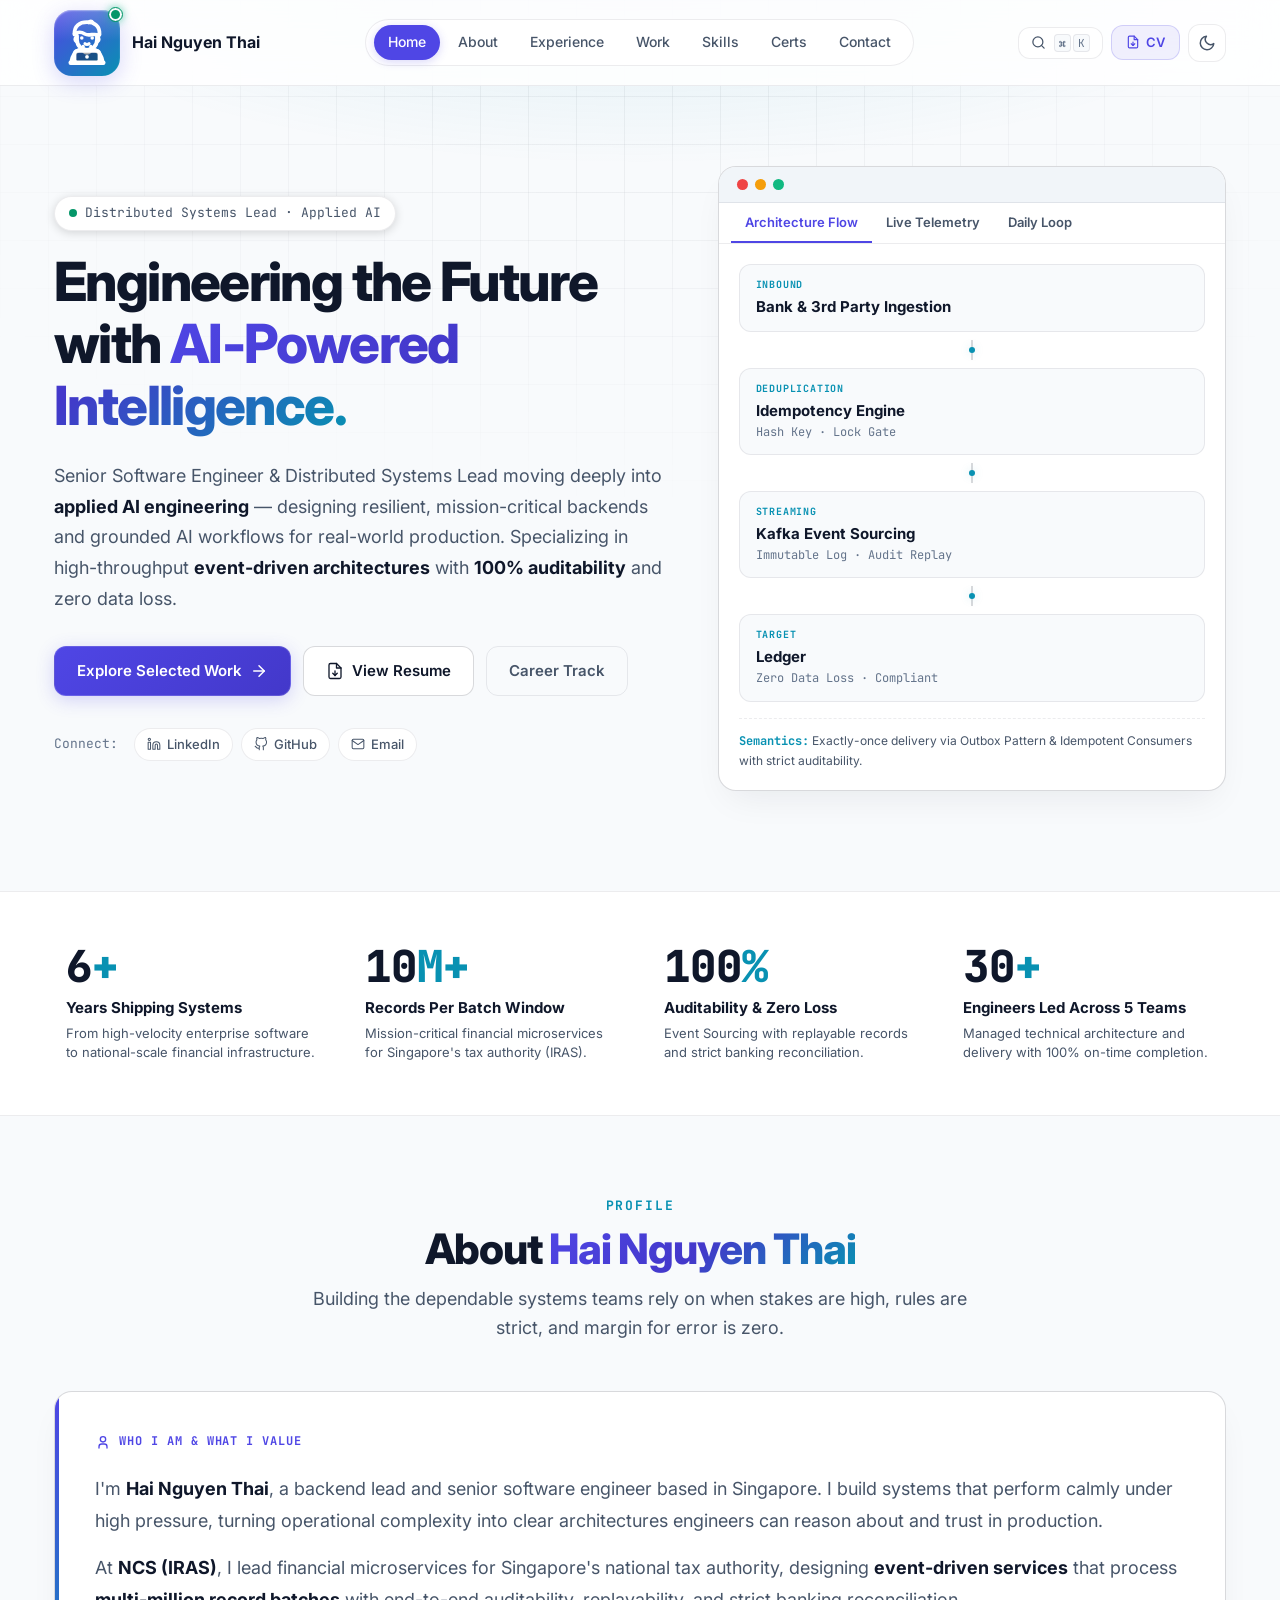
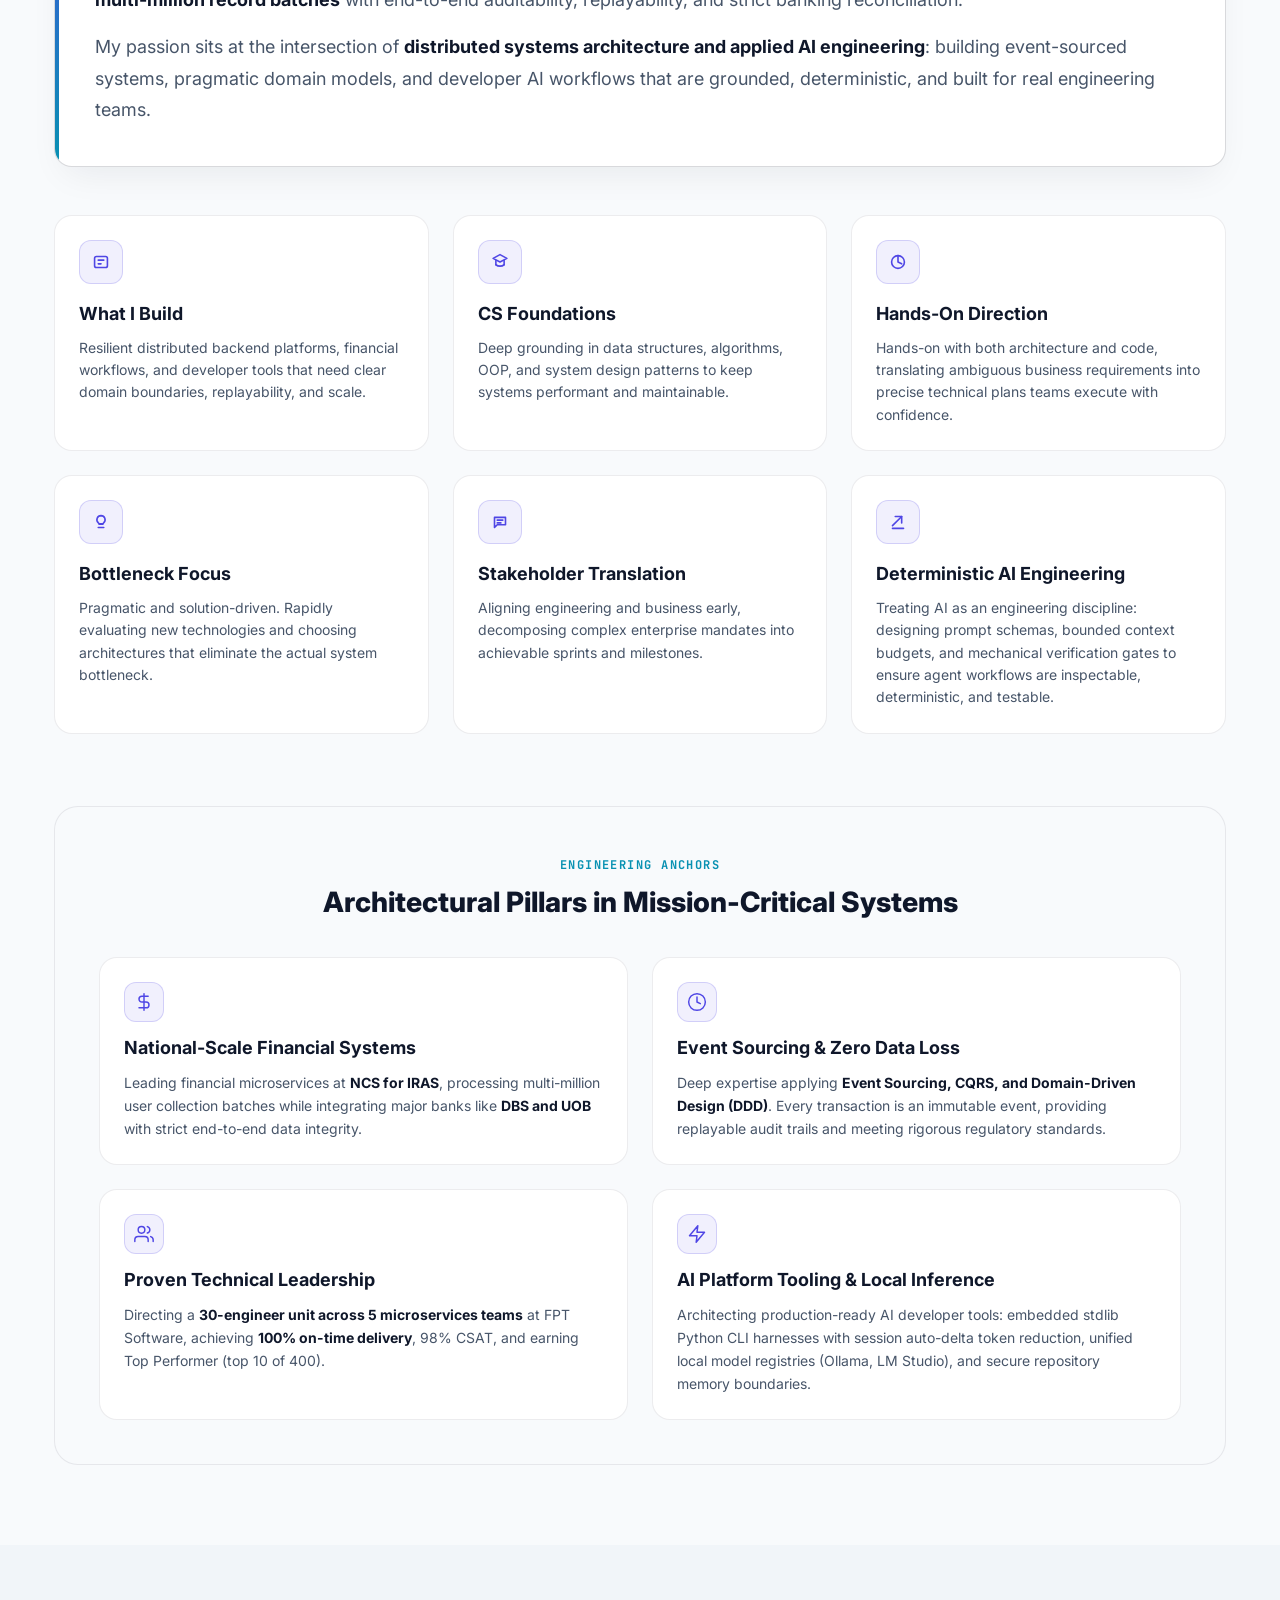
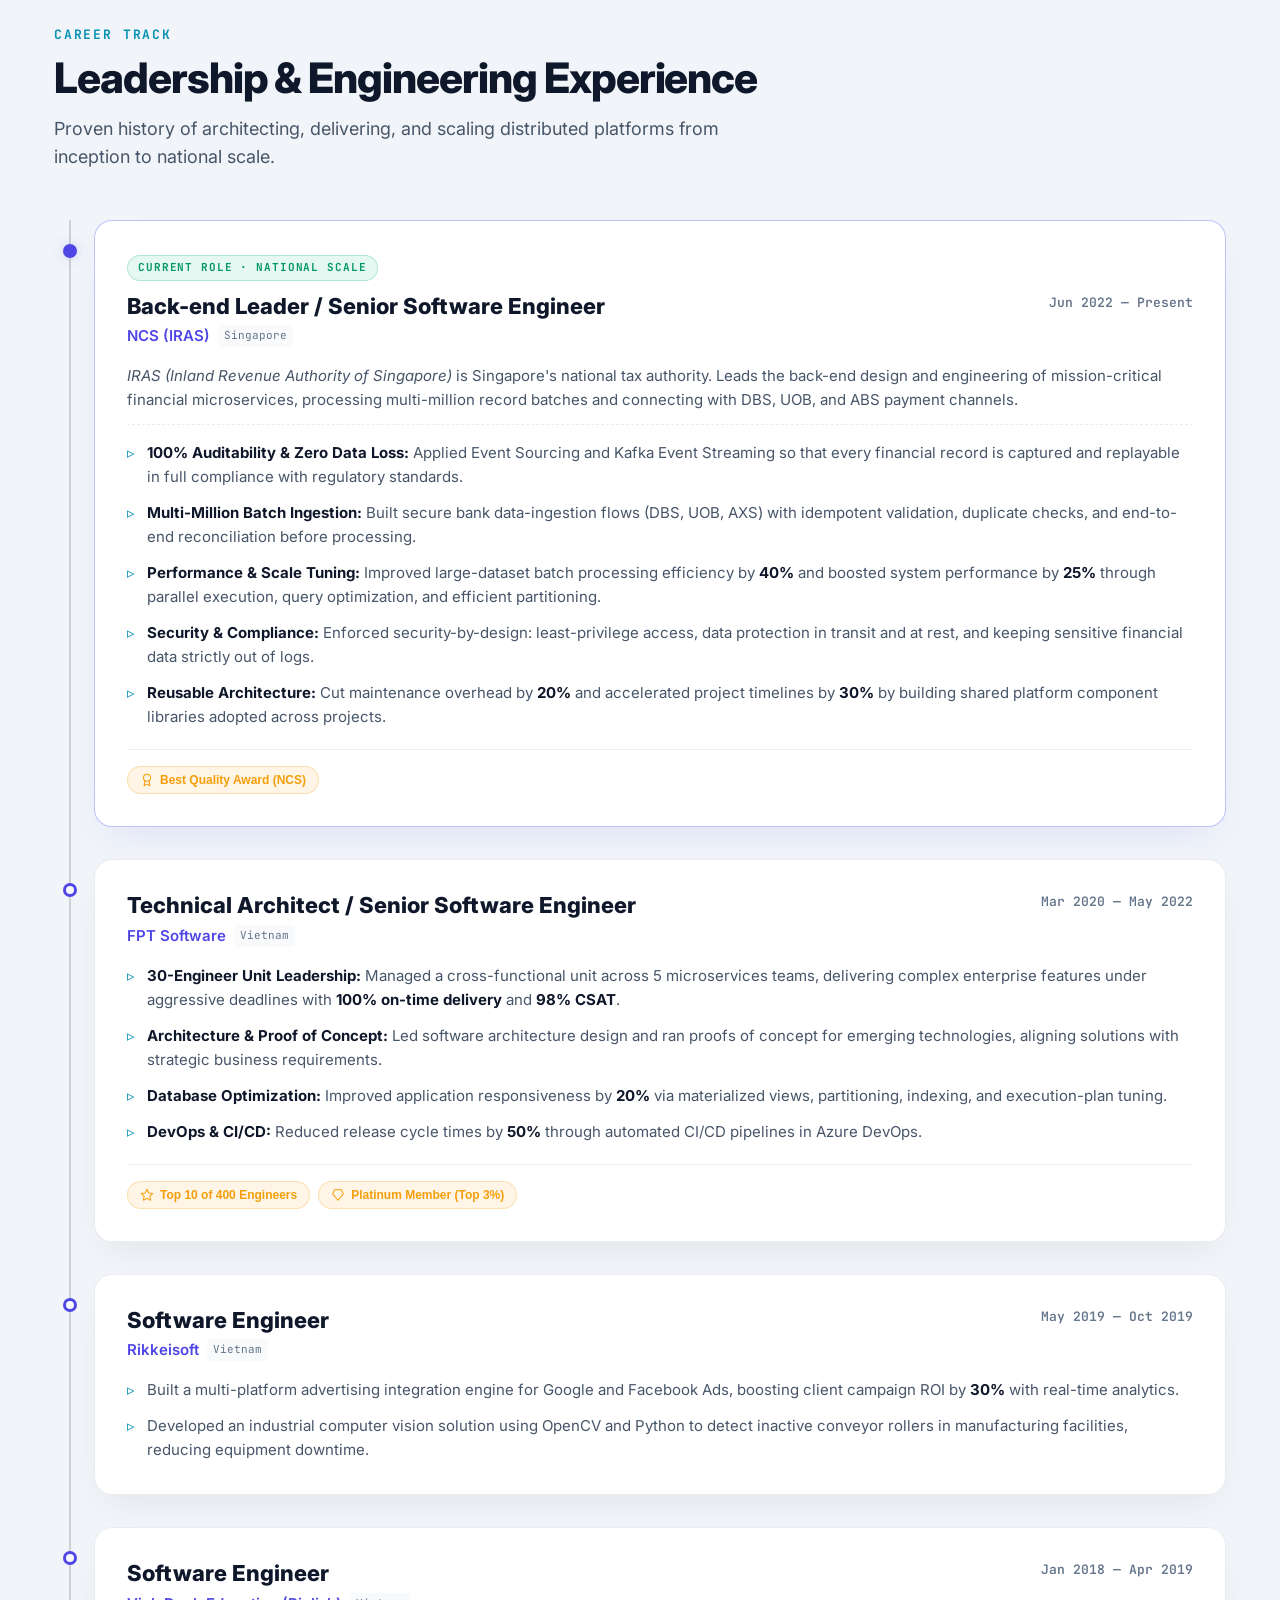
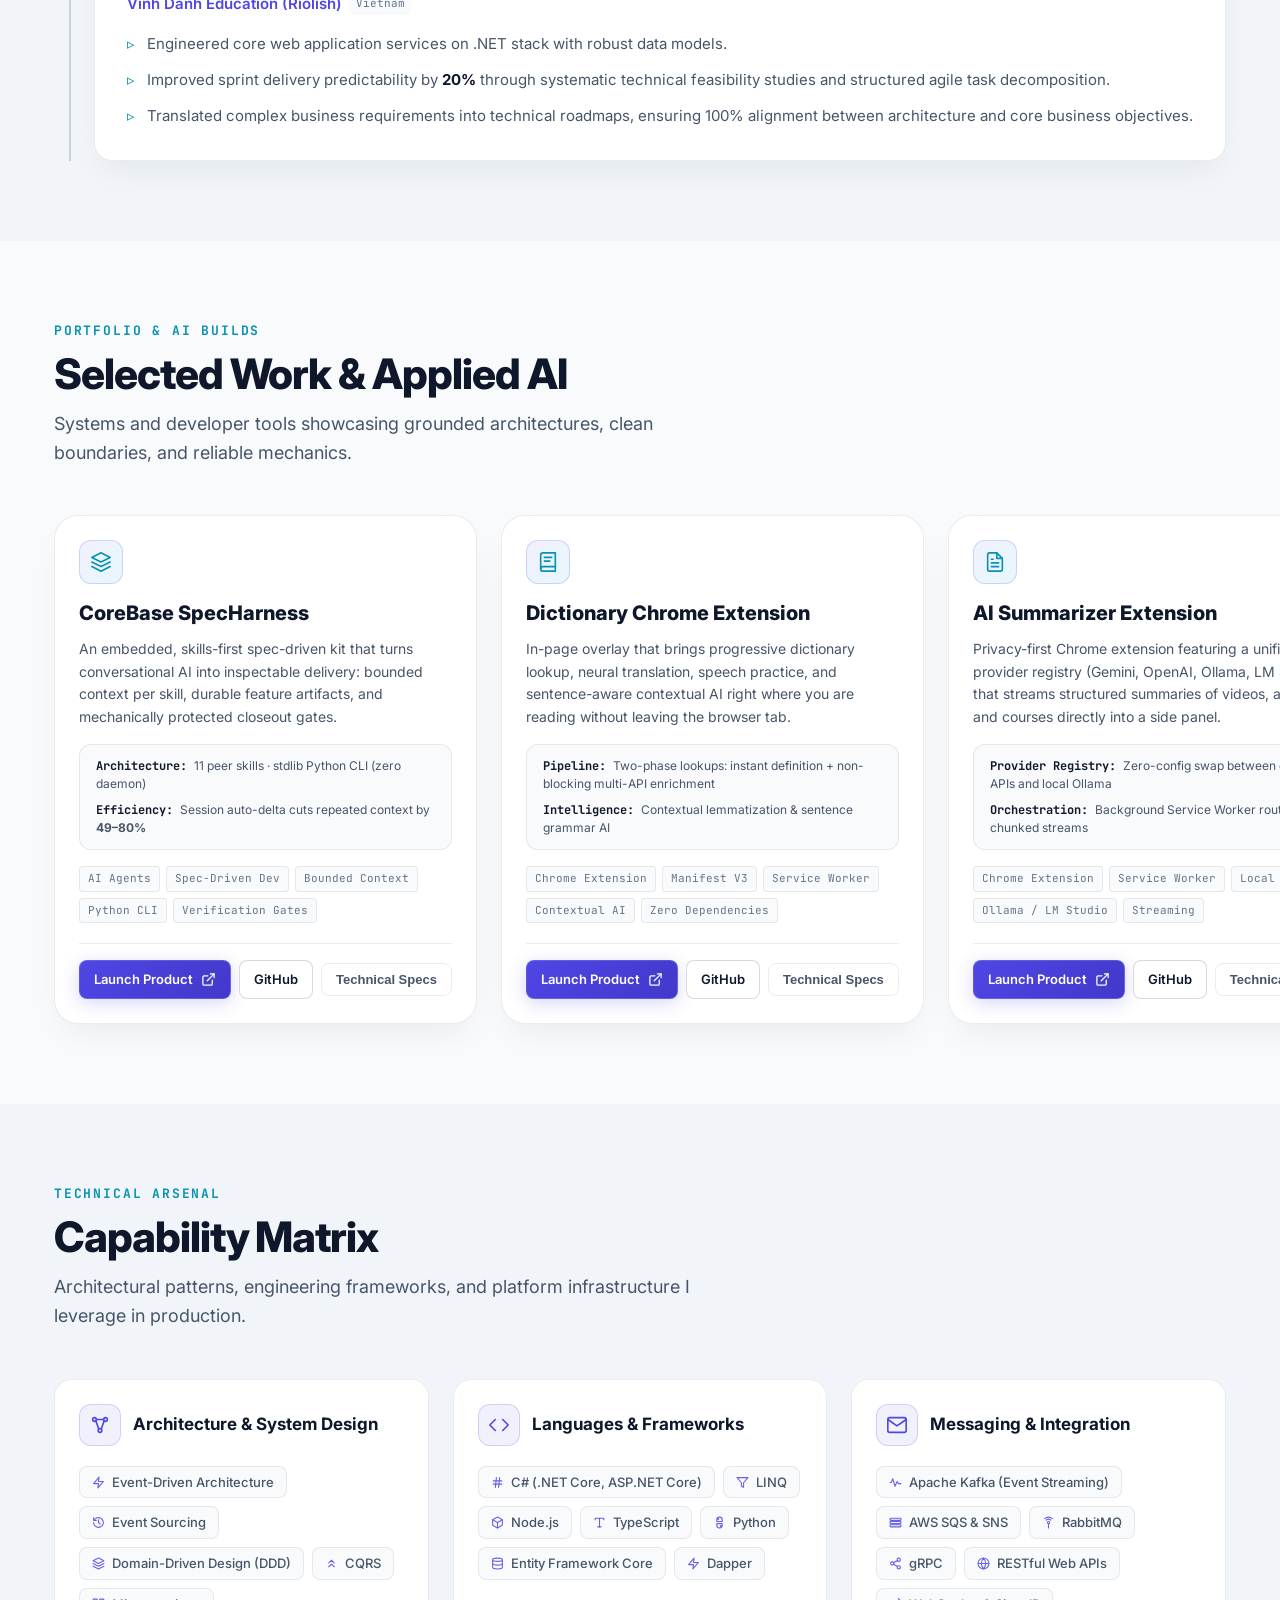
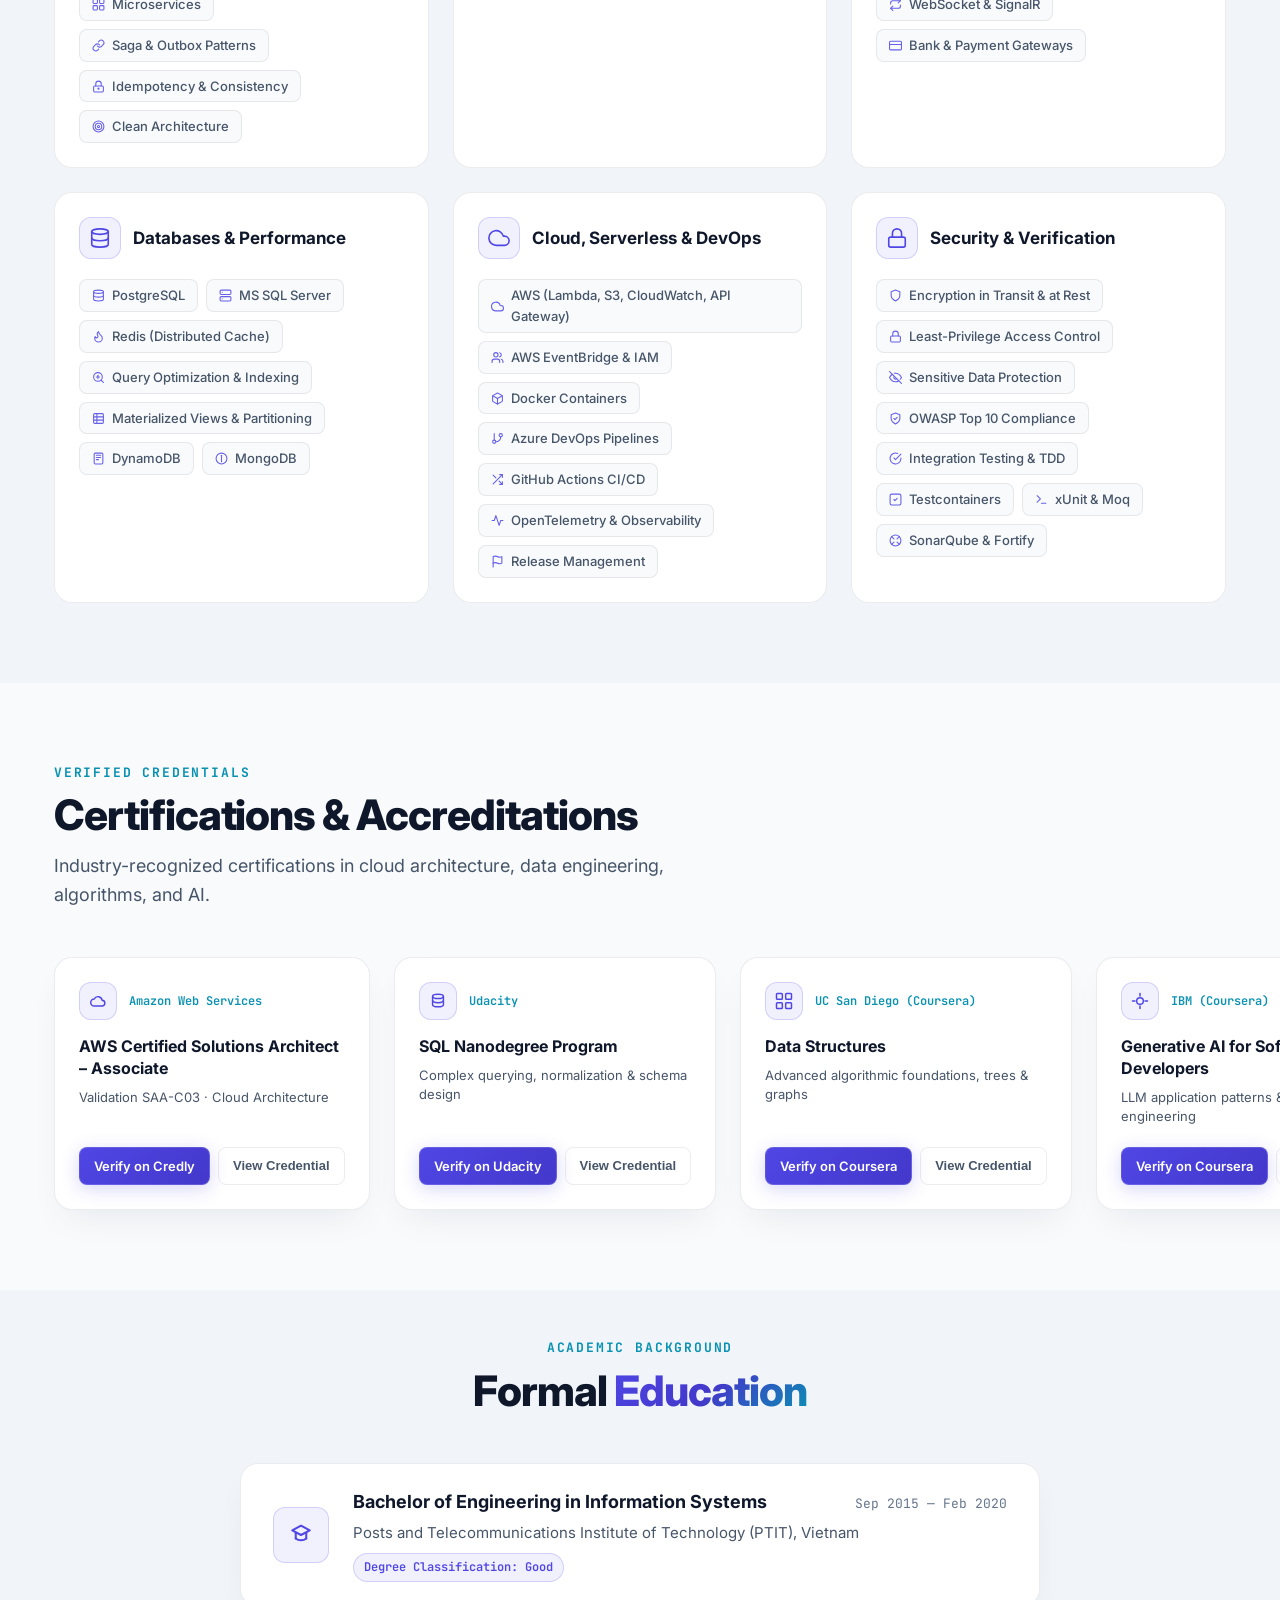
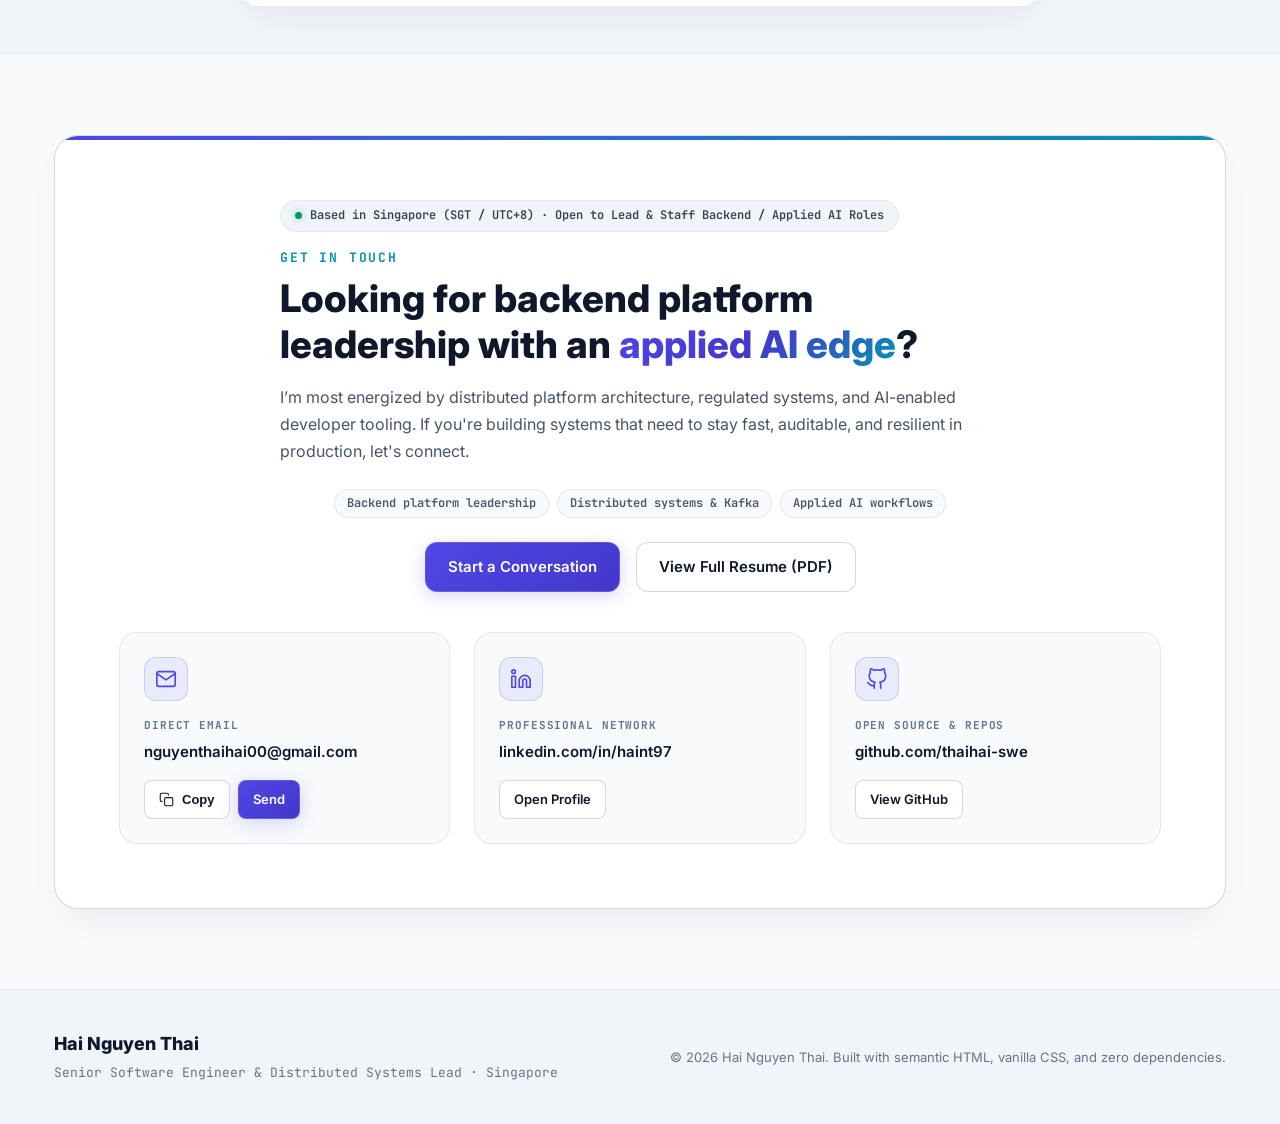
==== commit 04705aab: "refactor: enhance skill tags with icons and improve styling for better visual appeal" ====
--- a/index.html
+++ b/index.html
@@ -1137,14 +1137,38 @@
                             <h3 class="skill-group-title">Architecture &amp; System Design</h3>
                         </div>
                         <div class="skill-tags">
-                            <span class="skill-tag">Event-Driven Architecture</span>
-                            <span class="skill-tag">Event Sourcing</span>
-                            <span class="skill-tag">Domain-Driven Design (DDD)</span>
-                            <span class="skill-tag">CQRS</span>
-                            <span class="skill-tag">Microservices</span>
-                            <span class="skill-tag">Saga &amp; Outbox Patterns</span>
-                            <span class="skill-tag">Idempotency &amp; Consistency</span>
-                            <span class="skill-tag">Clean Architecture</span>
+                            <span class="skill-tag">
+                                <svg viewBox="0 0 24 24" fill="none" stroke="currentColor" stroke-width="2" stroke-linecap="round" stroke-linejoin="round" class="skill-tag-icon" aria-hidden="true"><polygon points="13 2 3 14 12 14 11 22 21 10 12 10 13 2"></polygon></svg>
+                                Event-Driven Architecture
+                            </span>
+                            <span class="skill-tag">
+                                <svg viewBox="0 0 24 24" fill="none" stroke="currentColor" stroke-width="2" stroke-linecap="round" stroke-linejoin="round" class="skill-tag-icon" aria-hidden="true"><path d="M3 12a9 9 0 1 0 9-9 9.75 9.75 0 0 0-6.74 2.74L3 8"></path><path d="M3 3v5h5"></path><polyline points="12 7 12 12 15 15"></polyline></svg>
+                                Event Sourcing
+                            </span>
+                            <span class="skill-tag">
+                                <svg viewBox="0 0 24 24" fill="none" stroke="currentColor" stroke-width="2" stroke-linecap="round" stroke-linejoin="round" class="skill-tag-icon" aria-hidden="true"><polygon points="12 2 2 7 12 12 22 7 12 2"></polygon><polyline points="2 17 12 22 22 17"></polyline><polyline points="2 12 12 17 22 12"></polyline></svg>
+                                Domain-Driven Design (DDD)
+                            </span>
+                            <span class="skill-tag">
+                                <svg viewBox="0 0 24 24" fill="none" stroke="currentColor" stroke-width="2" stroke-linecap="round" stroke-linejoin="round" class="skill-tag-icon" aria-hidden="true"><polyline points="17 11 12 6 7 11"></polyline><polyline points="17 18 12 13 7 18"></polyline></svg>
+                                CQRS
+                            </span>
+                            <span class="skill-tag">
+                                <svg viewBox="0 0 24 24" fill="none" stroke="currentColor" stroke-width="2" stroke-linecap="round" stroke-linejoin="round" class="skill-tag-icon" aria-hidden="true"><rect x="2" y="2" width="8" height="8" rx="1.5"></rect><rect x="14" y="2" width="8" height="8" rx="1.5"></rect><rect x="2" y="14" width="8" height="8" rx="1.5"></rect><rect x="14" y="14" width="8" height="8" rx="1.5"></rect></svg>
+                                Microservices
+                            </span>
+                            <span class="skill-tag">
+                                <svg viewBox="0 0 24 24" fill="none" stroke="currentColor" stroke-width="2" stroke-linecap="round" stroke-linejoin="round" class="skill-tag-icon" aria-hidden="true"><path d="M10 13a5 5 0 0 0 7.54.54l3-3a5 5 0 0 0-7.07-7.07l-1.72 1.71"></path><path d="M14 11a5 5 0 0 0-7.54-.54l-3 3a5 5 0 0 0 7.07 7.07l1.71-1.71"></path></svg>
+                                Saga &amp; Outbox Patterns
+                            </span>
+                            <span class="skill-tag">
+                                <svg viewBox="0 0 24 24" fill="none" stroke="currentColor" stroke-width="2" stroke-linecap="round" stroke-linejoin="round" class="skill-tag-icon" aria-hidden="true"><rect x="3" y="11" width="18" height="11" rx="2" ry="2"></rect><path d="M7 11V7a5 5 0 0 1 10 0v4"></path><circle cx="12" cy="16" r="1"></circle></svg>
+                                Idempotency &amp; Consistency
+                            </span>
+                            <span class="skill-tag">
+                                <svg viewBox="0 0 24 24" fill="none" stroke="currentColor" stroke-width="2" stroke-linecap="round" stroke-linejoin="round" class="skill-tag-icon" aria-hidden="true"><circle cx="12" cy="12" r="10"></circle><circle cx="12" cy="12" r="6"></circle><circle cx="12" cy="12" r="2"></circle></svg>
+                                Clean Architecture
+                            </span>
                         </div>
                     </div>
 
@@ -1161,13 +1185,34 @@
                             <h3 class="skill-group-title">Languages &amp; Frameworks</h3>
                         </div>
                         <div class="skill-tags">
-                            <span class="skill-tag">C# (.NET Core, ASP.NET Core)</span>
-                            <span class="skill-tag">LINQ</span>
-                            <span class="skill-tag">Node.js</span>
-                            <span class="skill-tag">TypeScript</span>
-                            <span class="skill-tag">Python</span>
-                            <span class="skill-tag">Entity Framework Core</span>
-                            <span class="skill-tag">Dapper</span>
+                            <span class="skill-tag">
+                                <svg viewBox="0 0 24 24" fill="none" stroke="currentColor" stroke-width="2" stroke-linecap="round" stroke-linejoin="round" class="skill-tag-icon" aria-hidden="true"><line x1="4" y1="9" x2="20" y2="9"></line><line x1="4" y1="15" x2="20" y2="15"></line><line x1="10" y1="3" x2="8" y2="21"></line><line x1="16" y1="3" x2="14" y2="21"></line></svg>
+                                C# (.NET Core, ASP.NET Core)
+                            </span>
+                            <span class="skill-tag">
+                                <svg viewBox="0 0 24 24" fill="none" stroke="currentColor" stroke-width="2" stroke-linecap="round" stroke-linejoin="round" class="skill-tag-icon" aria-hidden="true"><polygon points="22 3 2 3 10 12.46 10 19 14 21 14 12.46 22 3"></polygon></svg>
+                                LINQ
+                            </span>
+                            <span class="skill-tag">
+                                <svg viewBox="0 0 24 24" fill="none" stroke="currentColor" stroke-width="2" stroke-linecap="round" stroke-linejoin="round" class="skill-tag-icon" aria-hidden="true"><path d="M12 2l9 4.9v9.8L12 22l-9-4.9V6.9L12 2z"></path><path d="M12 12v10"></path><path d="M12 12l9-5"></path><path d="M12 12L3 7"></path></svg>
+                                Node.js
+                            </span>
+                            <span class="skill-tag">
+                                <svg viewBox="0 0 24 24" fill="none" stroke="currentColor" stroke-width="2" stroke-linecap="round" stroke-linejoin="round" class="skill-tag-icon" aria-hidden="true"><path d="M4 7V4h16v3"></path><line x1="12" y1="4" x2="12" y2="20"></line><path d="M9 20h6"></path></svg>
+                                TypeScript
+                            </span>
+                            <span class="skill-tag">
+                                <svg viewBox="0 0 24 24" fill="none" stroke="currentColor" stroke-width="2" stroke-linecap="round" stroke-linejoin="round" class="skill-tag-icon" aria-hidden="true"><path d="M12 2a5 5 0 0 0-5 5v3h10V7a5 5 0 0 0-5-5z"></path><path d="M12 22a5 5 0 0 0 5-5v-3H7v3a5 5 0 0 0 5 5z"></path><circle cx="9.5" cy="5.5" r="1"></circle><circle cx="14.5" cy="18.5" r="1"></circle></svg>
+                                Python
+                            </span>
+                            <span class="skill-tag">
+                                <svg viewBox="0 0 24 24" fill="none" stroke="currentColor" stroke-width="2" stroke-linecap="round" stroke-linejoin="round" class="skill-tag-icon" aria-hidden="true"><ellipse cx="12" cy="5" rx="9" ry="3"></ellipse><path d="M3 5v14c0 1.66 4 3 9 3s9-1.34 9-3V5"></path><path d="M3 12c0 1.66 4 3 9 3s9-1.34 9-3"></path></svg>
+                                Entity Framework Core
+                            </span>
+                            <span class="skill-tag">
+                                <svg viewBox="0 0 24 24" fill="none" stroke="currentColor" stroke-width="2" stroke-linecap="round" stroke-linejoin="round" class="skill-tag-icon" aria-hidden="true"><path d="M13 2 3 14h9l-1 8 10-12h-9l1-8z"></path></svg>
+                                Dapper
+                            </span>
                         </div>
                     </div>
 
@@ -1186,13 +1231,34 @@
                             <h3 class="skill-group-title">Messaging &amp; Integration</h3>
                         </div>
                         <div class="skill-tags">
-                            <span class="skill-tag">Apache Kafka (Event Streaming)</span>
-                            <span class="skill-tag">AWS SQS &amp; SNS</span>
-                            <span class="skill-tag">RabbitMQ</span>
-                            <span class="skill-tag">gRPC</span>
-                            <span class="skill-tag">RESTful Web APIs</span>
-                            <span class="skill-tag">WebSocket &amp; SignalR</span>
-                            <span class="skill-tag">Bank &amp; Payment Gateways</span>
+                            <span class="skill-tag">
+                                <svg viewBox="0 0 24 24" fill="none" stroke="currentColor" stroke-width="2" stroke-linecap="round" stroke-linejoin="round" class="skill-tag-icon" aria-hidden="true"><path d="M2 12h2l3-7 4 14 4-9 2 4h5"></path></svg>
+                                Apache Kafka (Event Streaming)
+                            </span>
+                            <span class="skill-tag">
+                                <svg viewBox="0 0 24 24" fill="none" stroke="currentColor" stroke-width="2" stroke-linecap="round" stroke-linejoin="round" class="skill-tag-icon" aria-hidden="true"><rect x="2" y="4" width="20" height="4" rx="1"></rect><rect x="2" y="10" width="20" height="4" rx="1"></rect><rect x="2" y="16" width="20" height="4" rx="1"></rect></svg>
+                                AWS SQS &amp; SNS
+                            </span>
+                            <span class="skill-tag">
+                                <svg viewBox="0 0 24 24" fill="none" stroke="currentColor" stroke-width="2" stroke-linecap="round" stroke-linejoin="round" class="skill-tag-icon" aria-hidden="true"><path d="M4.93 4.93a10 10 0 0 1 14.14 0"></path><path d="M7.76 7.76a6 6 0 0 1 8.48 0"></path><circle cx="12" cy="12" r="2"></circle><line x1="12" y1="14" x2="12" y2="22"></line></svg>
+                                RabbitMQ
+                            </span>
+                            <span class="skill-tag">
+                                <svg viewBox="0 0 24 24" fill="none" stroke="currentColor" stroke-width="2" stroke-linecap="round" stroke-linejoin="round" class="skill-tag-icon" aria-hidden="true"><circle cx="18" cy="5" r="3"></circle><circle cx="6" cy="12" r="3"></circle><circle cx="18" cy="19" r="3"></circle><line x1="8.59" y1="13.51" x2="15.42" y2="17.49"></line><line x1="15.41" y1="6.51" x2="8.59" y2="10.49"></line></svg>
+                                gRPC
+                            </span>
+                            <span class="skill-tag">
+                                <svg viewBox="0 0 24 24" fill="none" stroke="currentColor" stroke-width="2" stroke-linecap="round" stroke-linejoin="round" class="skill-tag-icon" aria-hidden="true"><circle cx="12" cy="12" r="10"></circle><line x1="2" y1="12" x2="22" y2="12"></line><path d="M12 2a15.3 15.3 0 0 1 4 10 15.3 15.3 0 0 1-4 10 15.3 15.3 0 0 1-4-10 15.3 15.3 0 0 1 4-10z"></path></svg>
+                                RESTful Web APIs
+                            </span>
+                            <span class="skill-tag">
+                                <svg viewBox="0 0 24 24" fill="none" stroke="currentColor" stroke-width="2" stroke-linecap="round" stroke-linejoin="round" class="skill-tag-icon" aria-hidden="true"><polyline points="17 1 21 5 17 9"></polyline><path d="M3 11V9a4 4 0 0 1 4-4h14"></path><polyline points="7 23 3 19 7 15"></polyline><path d="M21 13v2a4 4 0 0 1-4 4H3"></path></svg>
+                                WebSocket &amp; SignalR
+                            </span>
+                            <span class="skill-tag">
+                                <svg viewBox="0 0 24 24" fill="none" stroke="currentColor" stroke-width="2" stroke-linecap="round" stroke-linejoin="round" class="skill-tag-icon" aria-hidden="true"><rect x="1" y="4" width="22" height="16" rx="2" ry="2"></rect><line x1="1" y1="10" x2="23" y2="10"></line></svg>
+                                Bank &amp; Payment Gateways
+                            </span>
                         </div>
                     </div>
 
@@ -1210,13 +1276,34 @@
                             <h3 class="skill-group-title">Databases &amp; Performance</h3>
                         </div>
                         <div class="skill-tags">
-                            <span class="skill-tag">PostgreSQL</span>
-                            <span class="skill-tag">MS SQL Server</span>
-                            <span class="skill-tag">Redis (Distributed Cache)</span>
-                            <span class="skill-tag">Query Optimization &amp; Indexing</span>
-                            <span class="skill-tag">Materialized Views &amp; Partitioning</span>
-                            <span class="skill-tag">DynamoDB</span>
-                            <span class="skill-tag">MongoDB</span>
+                            <span class="skill-tag">
+                                <svg viewBox="0 0 24 24" fill="none" stroke="currentColor" stroke-width="2" stroke-linecap="round" stroke-linejoin="round" class="skill-tag-icon" aria-hidden="true"><ellipse cx="12" cy="5" rx="9" ry="3"></ellipse><path d="M21 12c0 1.66-4 3-9 3s-9-1.34-9-3"></path><path d="M3 5v14c0 1.66 4 3 9 3s9-1.34 9-3V5"></path></svg>
+                                PostgreSQL
+                            </span>
+                            <span class="skill-tag">
+                                <svg viewBox="0 0 24 24" fill="none" stroke="currentColor" stroke-width="2" stroke-linecap="round" stroke-linejoin="round" class="skill-tag-icon" aria-hidden="true"><rect x="2" y="2" width="20" height="8" rx="2" ry="2"></rect><rect x="2" y="14" width="20" height="8" rx="2" ry="2"></rect><line x1="6" y1="6" x2="6.01" y2="6"></line><line x1="6" y1="18" x2="6.01" y2="18"></line></svg>
+                                MS SQL Server
+                            </span>
+                            <span class="skill-tag">
+                                <svg viewBox="0 0 24 24" fill="none" stroke="currentColor" stroke-width="2" stroke-linecap="round" stroke-linejoin="round" class="skill-tag-icon" aria-hidden="true"><path d="M8.5 14.5A2.5 2.5 0 0 0 11 12c0-1.38-.5-2-1-3-1.072-2.143-.224-4.054 2-6 .5 2.5 2 4.9 4 6.5 2 1.6 3 3.5 3 5.5a7 7 0 1 1-14 0c0-1.153.433-2.294 1-3a2.5 2.5 0 0 0 2.5 2.5z"></path></svg>
+                                Redis (Distributed Cache)
+                            </span>
+                            <span class="skill-tag">
+                                <svg viewBox="0 0 24 24" fill="none" stroke="currentColor" stroke-width="2" stroke-linecap="round" stroke-linejoin="round" class="skill-tag-icon" aria-hidden="true"><circle cx="11" cy="11" r="8"></circle><line x1="21" y1="21" x2="16.65" y2="16.65"></line><line x1="11" y1="8" x2="11" y2="14"></line><line x1="8" y1="11" x2="14" y2="11"></line></svg>
+                                Query Optimization &amp; Indexing
+                            </span>
+                            <span class="skill-tag">
+                                <svg viewBox="0 0 24 24" fill="none" stroke="currentColor" stroke-width="2" stroke-linecap="round" stroke-linejoin="round" class="skill-tag-icon" aria-hidden="true"><rect x="3" y="3" width="18" height="18" rx="2"></rect><line x1="3" y1="9" x2="21" y2="9"></line><line x1="3" y1="15" x2="21" y2="15"></line><line x1="9" y1="3" x2="9" y2="21"></line></svg>
+                                Materialized Views &amp; Partitioning
+                            </span>
+                            <span class="skill-tag">
+                                <svg viewBox="0 0 24 24" fill="none" stroke="currentColor" stroke-width="2" stroke-linecap="round" stroke-linejoin="round" class="skill-tag-icon" aria-hidden="true"><rect x="4" y="2" width="16" height="20" rx="2"></rect><line x1="8" y1="6" x2="16" y2="6"></line><line x1="8" y1="10" x2="16" y2="10"></line><line x1="8" y1="14" x2="12" y2="14"></line></svg>
+                                DynamoDB
+                            </span>
+                            <span class="skill-tag">
+                                <svg viewBox="0 0 24 24" fill="none" stroke="currentColor" stroke-width="2" stroke-linecap="round" stroke-linejoin="round" class="skill-tag-icon" aria-hidden="true"><path d="M12 2C6.5 2 2 6.5 2 12s4.5 10 10 10 10-4.5 10-10S17.5 2 12 2z"></path><path d="M12 6v12"></path></svg>
+                                MongoDB
+                            </span>
                         </div>
                     </div>
 
@@ -1232,13 +1319,34 @@
                             <h3 class="skill-group-title">Cloud, Serverless &amp; DevOps</h3>
                         </div>
                         <div class="skill-tags">
-                            <span class="skill-tag">AWS (Lambda, S3, CloudWatch, API Gateway)</span>
-                            <span class="skill-tag">AWS EventBridge &amp; IAM</span>
-                            <span class="skill-tag">Docker Containers</span>
-                            <span class="skill-tag">Azure DevOps Pipelines</span>
-                            <span class="skill-tag">GitHub Actions CI/CD</span>
-                            <span class="skill-tag">OpenTelemetry &amp; Observability</span>
-                            <span class="skill-tag">Release Management</span>
+                            <span class="skill-tag">
+                                <svg viewBox="0 0 24 24" fill="none" stroke="currentColor" stroke-width="2" stroke-linecap="round" stroke-linejoin="round" class="skill-tag-icon" aria-hidden="true"><path d="M18 10h-1.26A8 8 0 1 0 9 20h9a5 5 0 0 0 0-10z"></path></svg>
+                                AWS (Lambda, S3, CloudWatch, API Gateway)
+                            </span>
+                            <span class="skill-tag">
+                                <svg viewBox="0 0 24 24" fill="none" stroke="currentColor" stroke-width="2" stroke-linecap="round" stroke-linejoin="round" class="skill-tag-icon" aria-hidden="true"><path d="M16 21v-2a4 4 0 0 0-4-4H6a4 4 0 0 0-4 4v2"></path><circle cx="9" cy="7" r="4"></circle><path d="M22 21v-2a4 4 0 0 0-3-3.87"></path><path d="M16 3.13a4 4 0 0 1 0 7.75"></path></svg>
+                                AWS EventBridge &amp; IAM
+                            </span>
+                            <span class="skill-tag">
+                                <svg viewBox="0 0 24 24" fill="none" stroke="currentColor" stroke-width="2" stroke-linecap="round" stroke-linejoin="round" class="skill-tag-icon" aria-hidden="true"><path d="M21 16V8a2 2 0 0 0-1-1.73l-7-4a2 2 0 0 0-2 0l-7 4A2 2 0 0 0 3 8v8a2 2 0 0 0 1 1.73l7 4a2 2 0 0 0 2 0l7-4A2 2 0 0 0 21 16z"></path><polyline points="3.27 6.96 12 12.01 20.73 6.96"></polyline><line x1="12" y1="22.08" x2="12" y2="12"></line></svg>
+                                Docker Containers
+                            </span>
+                            <span class="skill-tag">
+                                <svg viewBox="0 0 24 24" fill="none" stroke="currentColor" stroke-width="2" stroke-linecap="round" stroke-linejoin="round" class="skill-tag-icon" aria-hidden="true"><line x1="6" y1="3" x2="6" y2="15"></line><circle cx="18" cy="6" r="3"></circle><circle cx="6" cy="18" r="3"></circle><path d="M18 9a9 9 0 0 1-9 9"></path></svg>
+                                Azure DevOps Pipelines
+                            </span>
+                            <span class="skill-tag">
+                                <svg viewBox="0 0 24 24" fill="none" stroke="currentColor" stroke-width="2" stroke-linecap="round" stroke-linejoin="round" class="skill-tag-icon" aria-hidden="true"><polyline points="16 3 21 3 21 8"></polyline><line x1="4" y1="20" x2="21" y2="3"></line><polyline points="21 16 21 21 16 21"></polyline><line x1="15" y1="15" x2="21" y2="21"></line><line x1="4" y1="4" x2="9" y2="9"></line></svg>
+                                GitHub Actions CI/CD
+                            </span>
+                            <span class="skill-tag">
+                                <svg viewBox="0 0 24 24" fill="none" stroke="currentColor" stroke-width="2" stroke-linecap="round" stroke-linejoin="round" class="skill-tag-icon" aria-hidden="true"><path d="M22 12h-4l-3 9L9 3l-3 9H2"></path></svg>
+                                OpenTelemetry &amp; Observability
+                            </span>
+                            <span class="skill-tag">
+                                <svg viewBox="0 0 24 24" fill="none" stroke="currentColor" stroke-width="2" stroke-linecap="round" stroke-linejoin="round" class="skill-tag-icon" aria-hidden="true"><path d="M4 15s1-1 4-1 5 2 8 2 4-1 4-1V3s-1 1-4 1-5-2-8-2-4 1-4 1z"></path><line x1="4" y1="22" x2="4" y2="15"></line></svg>
+                                Release Management
+                            </span>
                         </div>
                     </div>
 
@@ -1255,14 +1363,38 @@
                             <h3 class="skill-group-title">Security &amp; Verification</h3>
                         </div>
                         <div class="skill-tags">
-                            <span class="skill-tag">Encryption in Transit &amp; at Rest</span>
-                            <span class="skill-tag">Least-Privilege Access Control</span>
-                            <span class="skill-tag">Sensitive Data Protection</span>
-                            <span class="skill-tag">OWASP Top 10 Compliance</span>
-                            <span class="skill-tag">Integration Testing &amp; TDD</span>
-                            <span class="skill-tag">Testcontainers</span>
-                            <span class="skill-tag">xUnit &amp; Moq</span>
-                            <span class="skill-tag">SonarQube &amp; Fortify</span>
+                            <span class="skill-tag">
+                                <svg viewBox="0 0 24 24" fill="none" stroke="currentColor" stroke-width="2" stroke-linecap="round" stroke-linejoin="round" class="skill-tag-icon" aria-hidden="true"><path d="M12 22s8-4 8-10V5l-8-3-8 3v7c0 6 8 10 8 10z"></path></svg>
+                                Encryption in Transit &amp; at Rest
+                            </span>
+                            <span class="skill-tag">
+                                <svg viewBox="0 0 24 24" fill="none" stroke="currentColor" stroke-width="2" stroke-linecap="round" stroke-linejoin="round" class="skill-tag-icon" aria-hidden="true"><rect x="3" y="11" width="18" height="11" rx="2" ry="2"></rect><path d="M7 11V7a5 5 0 0 1 10 0v4"></path></svg>
+                                Least-Privilege Access Control
+                            </span>
+                            <span class="skill-tag">
+                                <svg viewBox="0 0 24 24" fill="none" stroke="currentColor" stroke-width="2" stroke-linecap="round" stroke-linejoin="round" class="skill-tag-icon" aria-hidden="true"><path d="M17.94 17.94A10.07 10.07 0 0 1 12 20c-7 0-11-8-11-8a18.45 18.45 0 0 1 5.06-5.94M9.9 4.24A9.12 9.12 0 0 1 12 4c7 0 11 8 11 8a18.5 18.5 0 0 1-2.16 3.19m-6.72-1.07a3 3 0 1 1-4.24-4.24"></path><line x1="1" y1="1" x2="23" y2="23"></line></svg>
+                                Sensitive Data Protection
+                            </span>
+                            <span class="skill-tag">
+                                <svg viewBox="0 0 24 24" fill="none" stroke="currentColor" stroke-width="2" stroke-linecap="round" stroke-linejoin="round" class="skill-tag-icon" aria-hidden="true"><path d="M12 22s8-4 8-10V5l-8-3-8 3v7c0 6 8 10 8 10z"></path><polyline points="9 12 11 14 15 10"></polyline></svg>
+                                OWASP Top 10 Compliance
+                            </span>
+                            <span class="skill-tag">
+                                <svg viewBox="0 0 24 24" fill="none" stroke="currentColor" stroke-width="2" stroke-linecap="round" stroke-linejoin="round" class="skill-tag-icon" aria-hidden="true"><path d="M22 11.08V12a10 10 0 1 1-5.93-9.14"></path><polyline points="22 4 12 14.01 9 11.01"></polyline></svg>
+                                Integration Testing &amp; TDD
+                            </span>
+                            <span class="skill-tag">
+                                <svg viewBox="0 0 24 24" fill="none" stroke="currentColor" stroke-width="2" stroke-linecap="round" stroke-linejoin="round" class="skill-tag-icon" aria-hidden="true"><rect x="2" y="2" width="20" height="20" rx="3"></rect><path d="m9 12 2 2 4-4"></path></svg>
+                                Testcontainers
+                            </span>
+                            <span class="skill-tag">
+                                <svg viewBox="0 0 24 24" fill="none" stroke="currentColor" stroke-width="2" stroke-linecap="round" stroke-linejoin="round" class="skill-tag-icon" aria-hidden="true"><polyline points="4 17 10 11 4 5"></polyline><line x1="12" y1="19" x2="20" y2="19"></line></svg>
+                                xUnit &amp; Moq
+                            </span>
+                            <span class="skill-tag">
+                                <svg viewBox="0 0 24 24" fill="none" stroke="currentColor" stroke-width="2" stroke-linecap="round" stroke-linejoin="round" class="skill-tag-icon" aria-hidden="true"><circle cx="12" cy="12" r="10"></circle><path d="m4.93 4.93 4.24 4.24"></path><path d="m14.83 9.17 4.24-4.24"></path><path d="m14.83 14.83 4.24 4.24"></path><path d="m9.17 14.83-4.24 4.24"></path></svg>
+                                SonarQube &amp; Fortify
+                            </span>
                         </div>
                     </div>
                 </div>
--- a/styles.css
+++ b/styles.css
@@ -1895,6 +1895,9 @@
 }
 
 .skill-tag {
+  display: inline-flex;
+  align-items: center;
+  gap: 7px;
   font-size: 13px;
   font-weight: 500;
   padding: 5px 12px;
@@ -1905,6 +1908,26 @@
   transition: all var(--transition-fast);
   cursor: pointer;
   user-select: none;
+}
+
+.skill-tag-icon {
+  width: 13px;
+  height: 13px;
+  flex-shrink: 0;
+  color: var(--accent);
+  opacity: 0.85;
+  transition: color var(--transition-fast), transform var(--transition-fast);
+}
+
+.skill-tag:hover .skill-tag-icon,
+.skill-tag:focus-visible .skill-tag-icon {
+  color: var(--primary);
+  transform: scale(1.1);
+  opacity: 1;
+}
+
+[data-theme="light"] .skill-tag-icon {
+  color: var(--primary);
 }
 
 .skill-tag:hover,
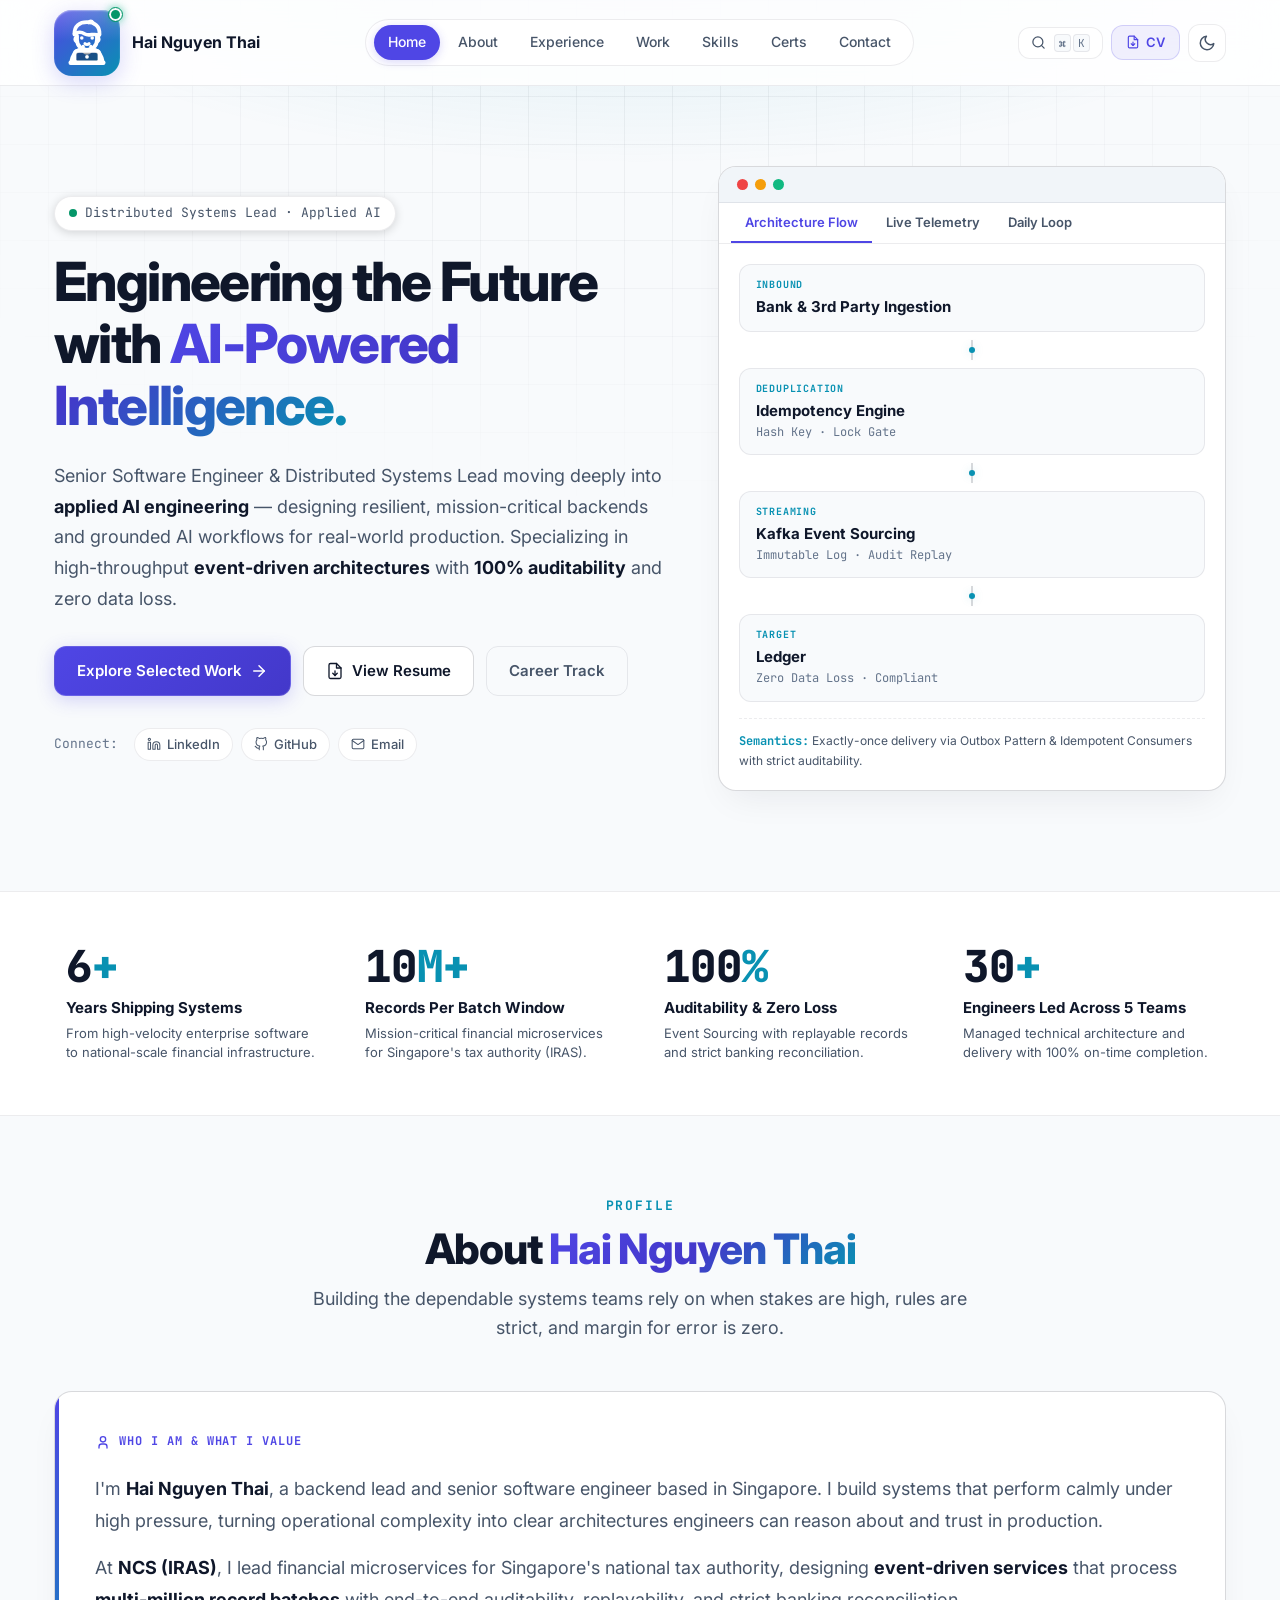
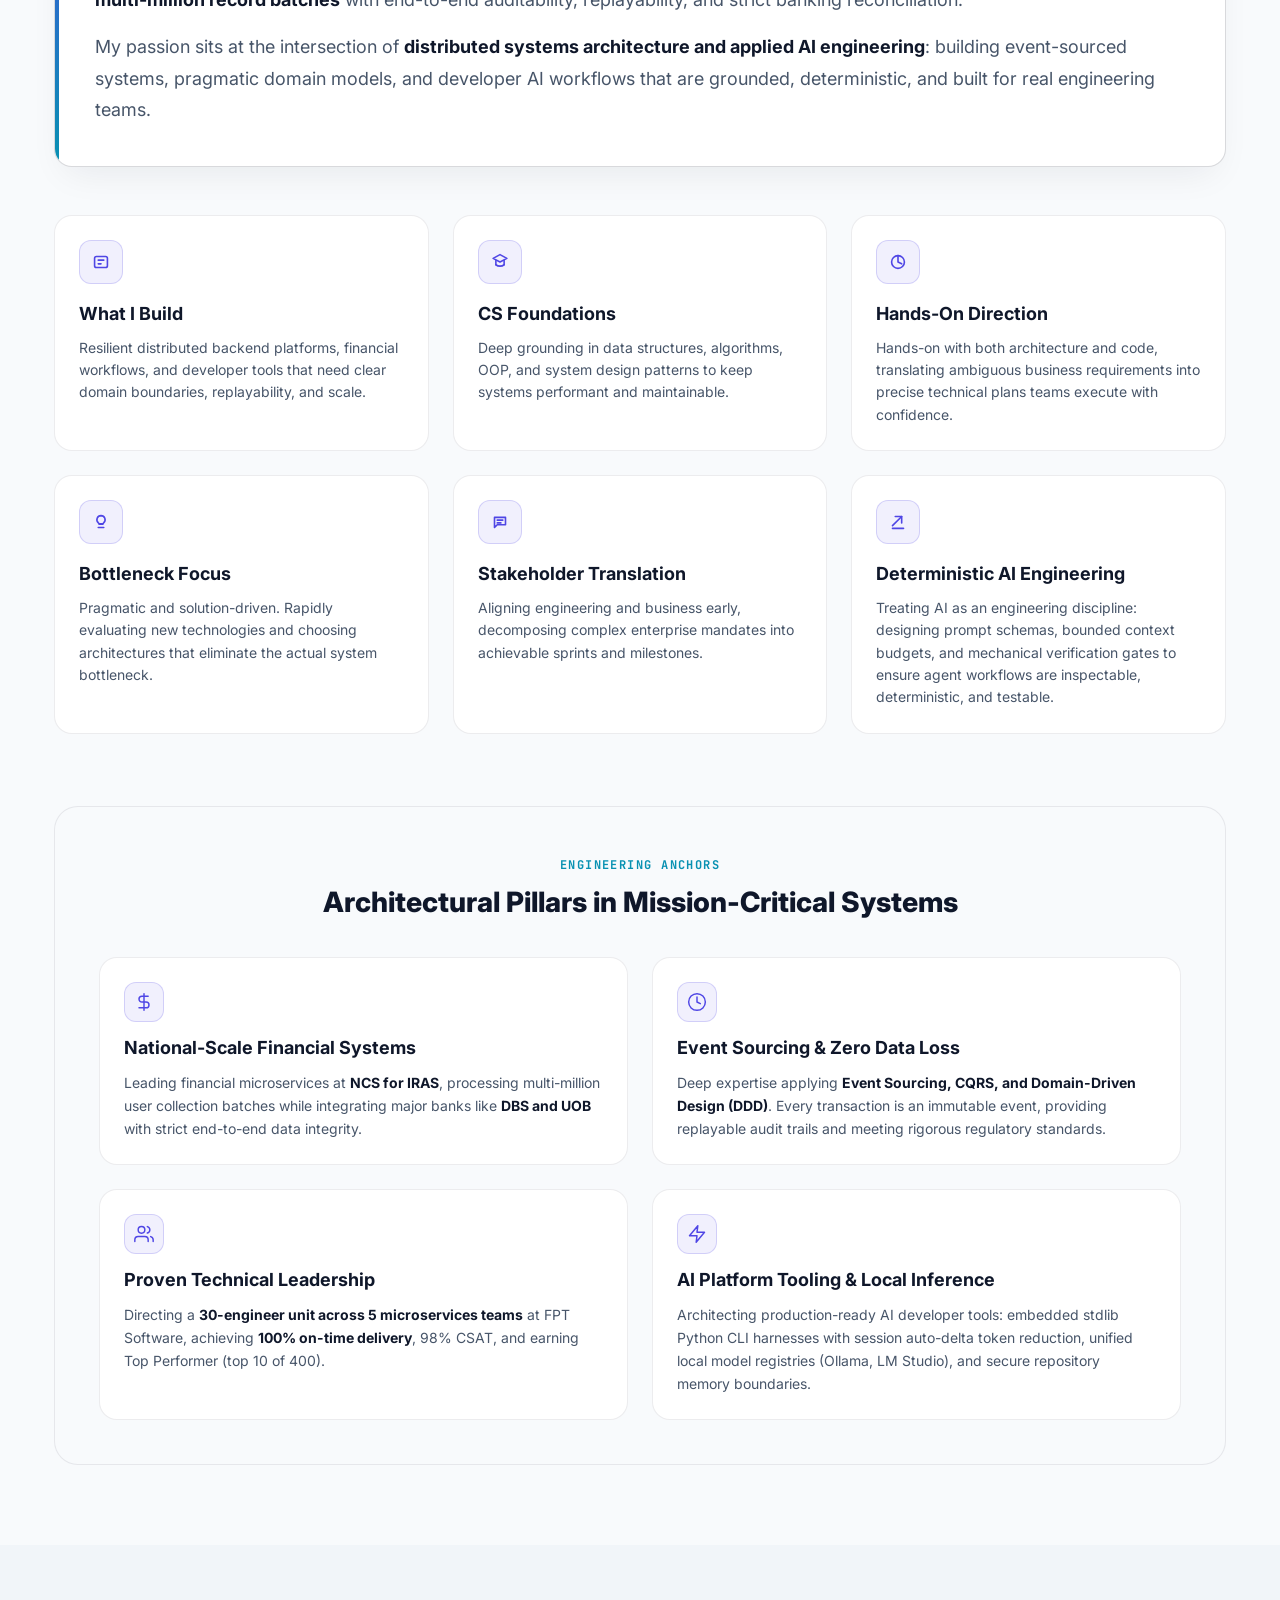
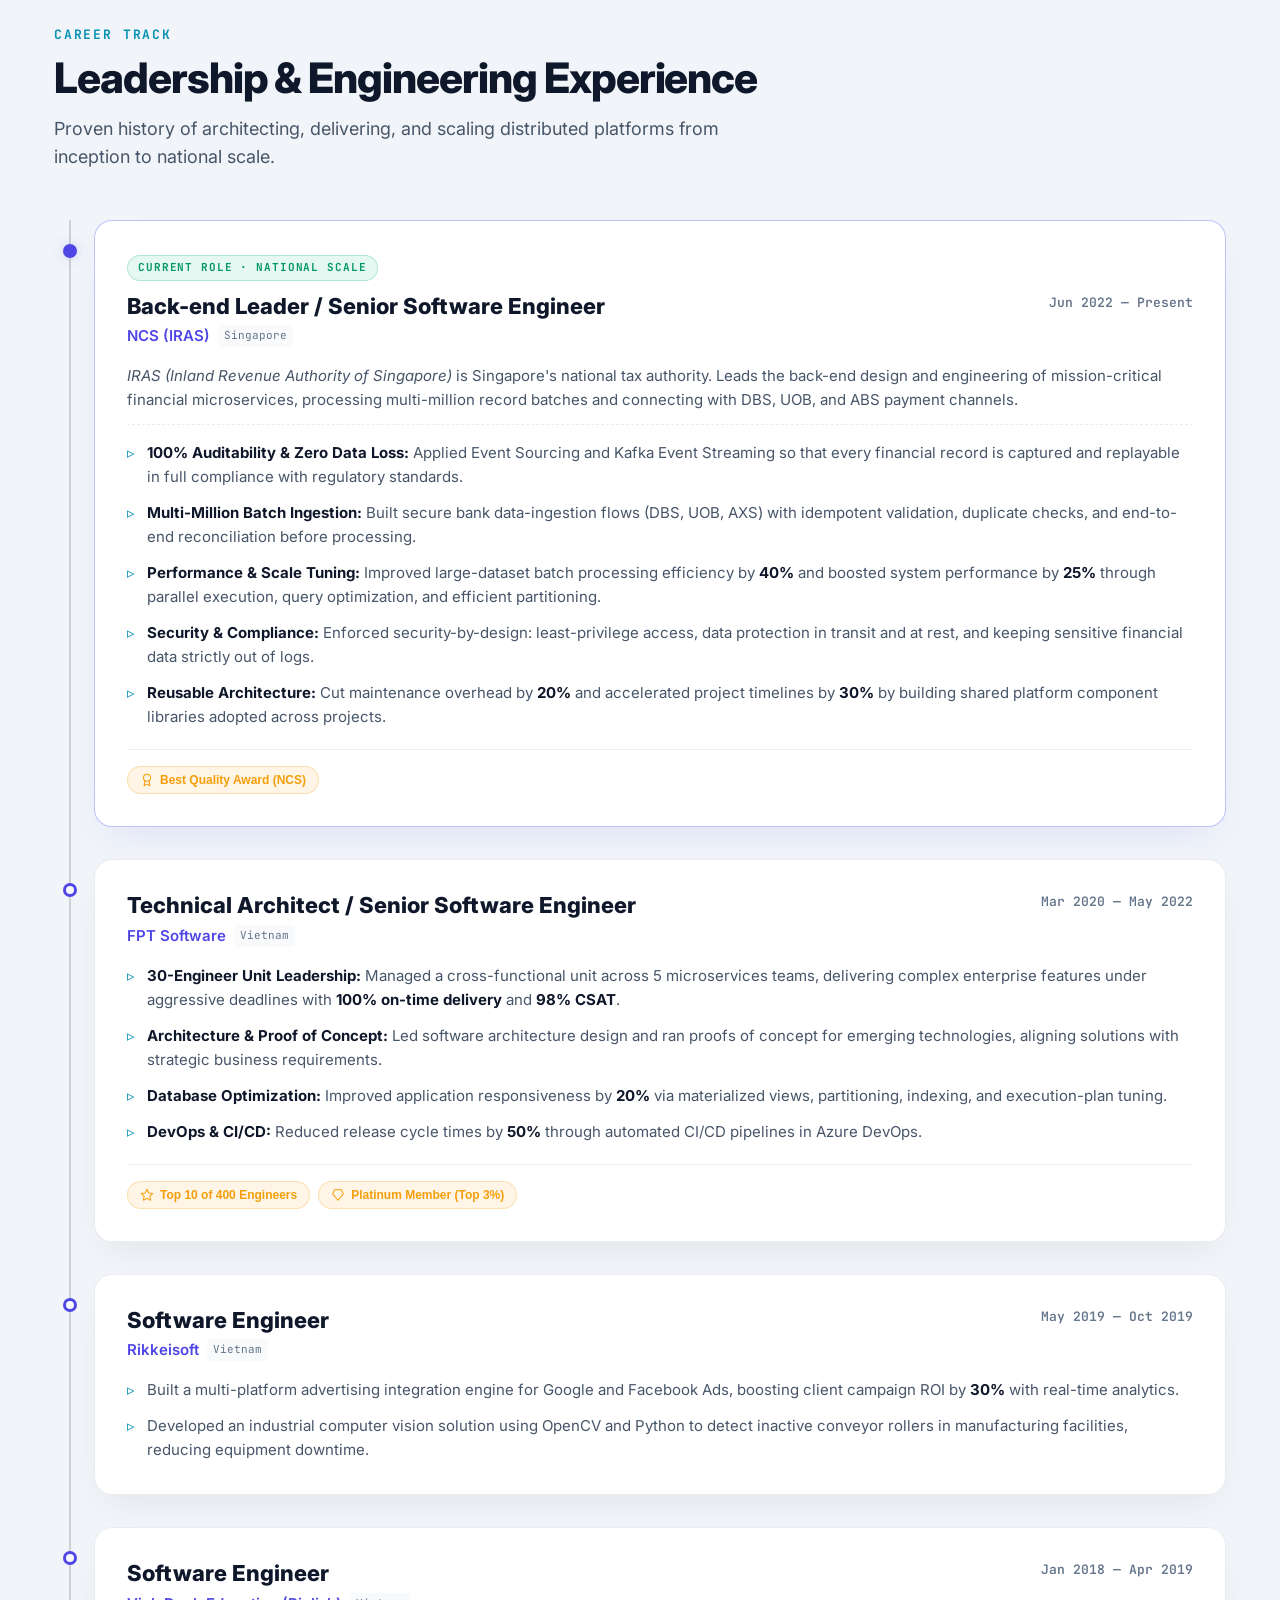
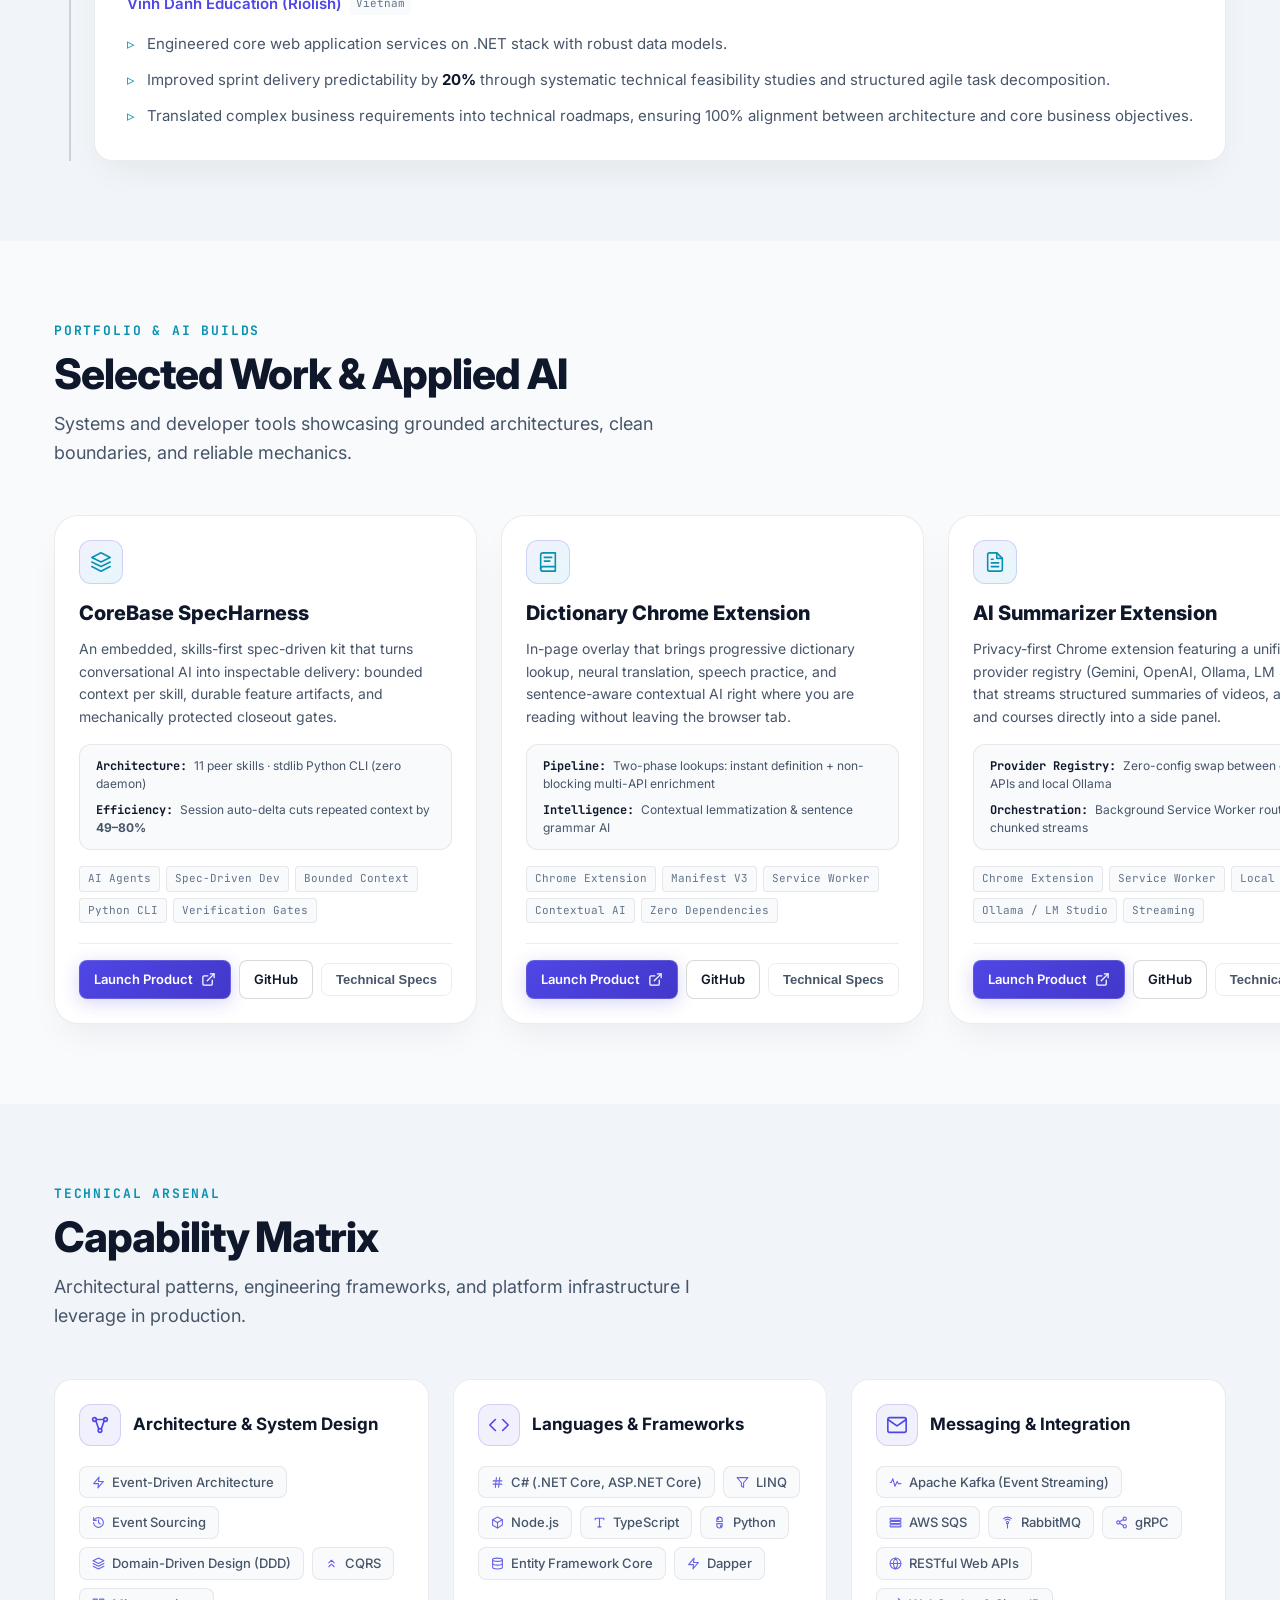
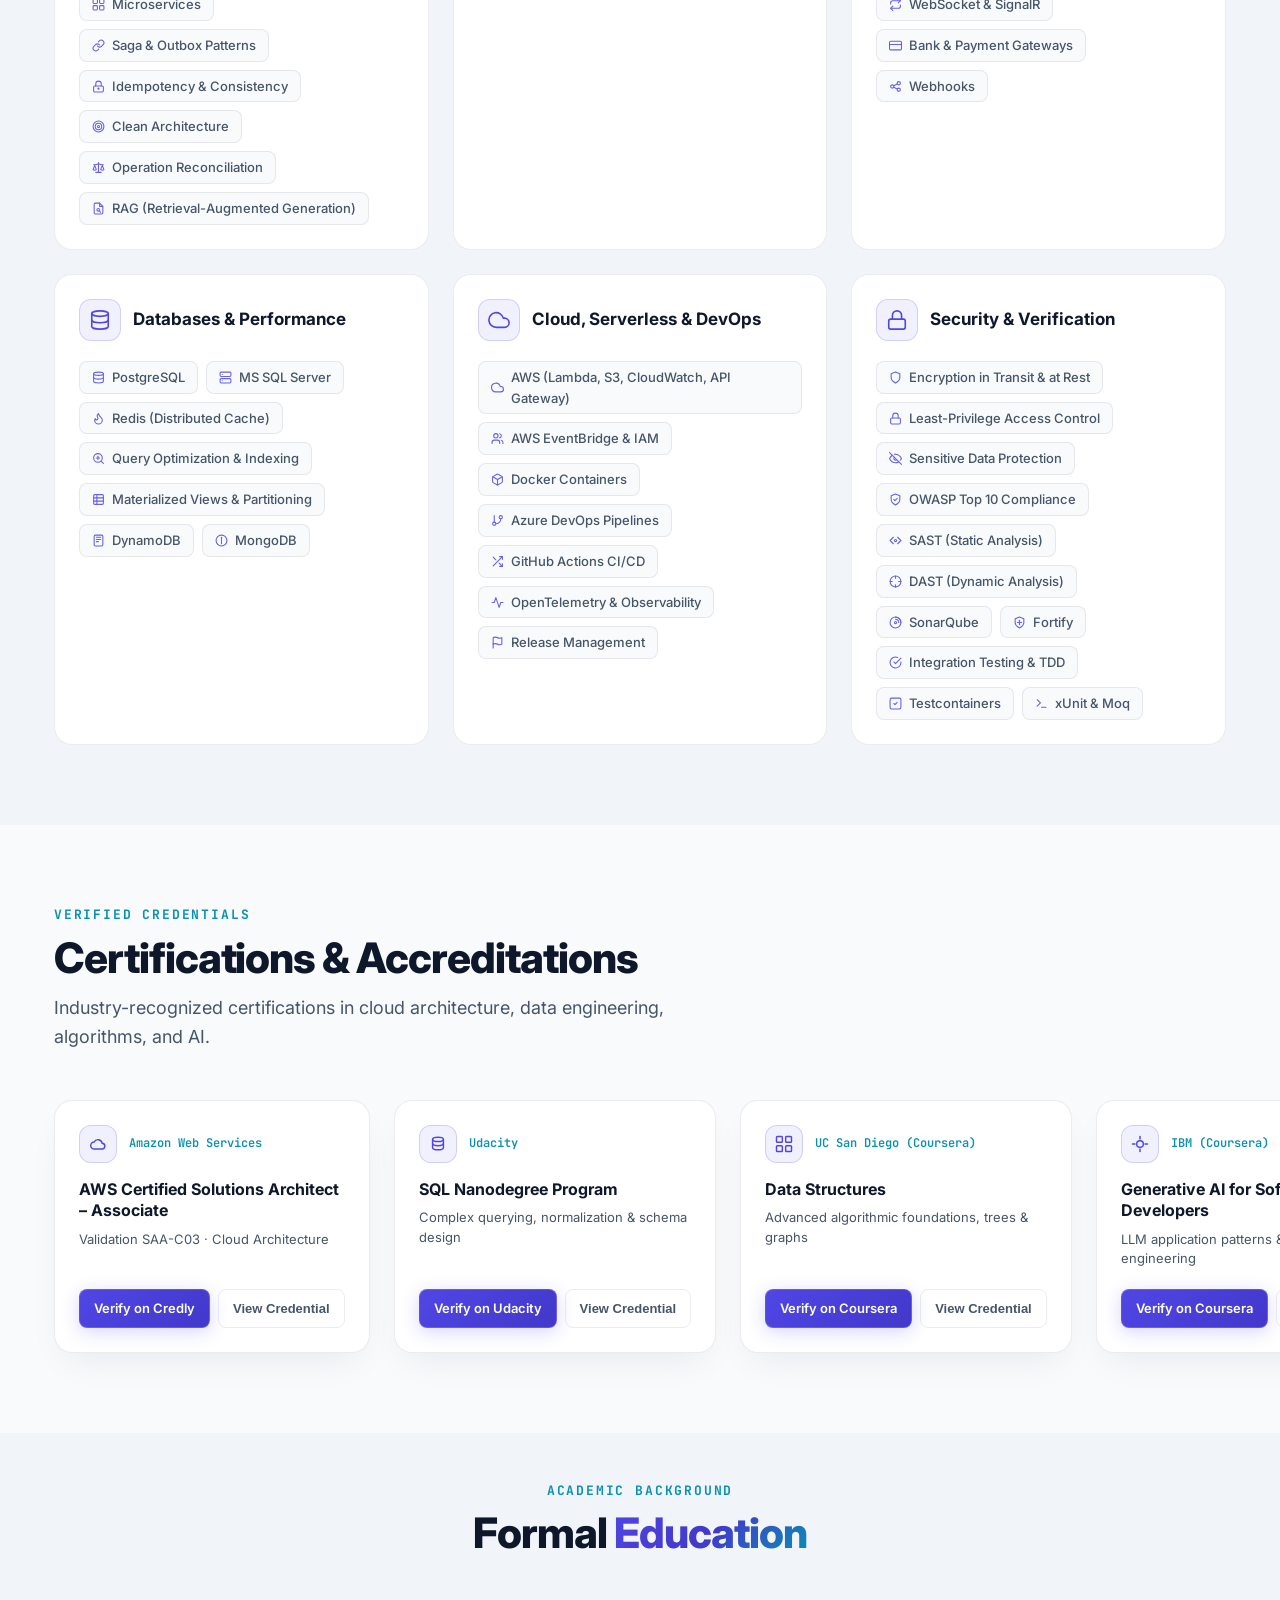
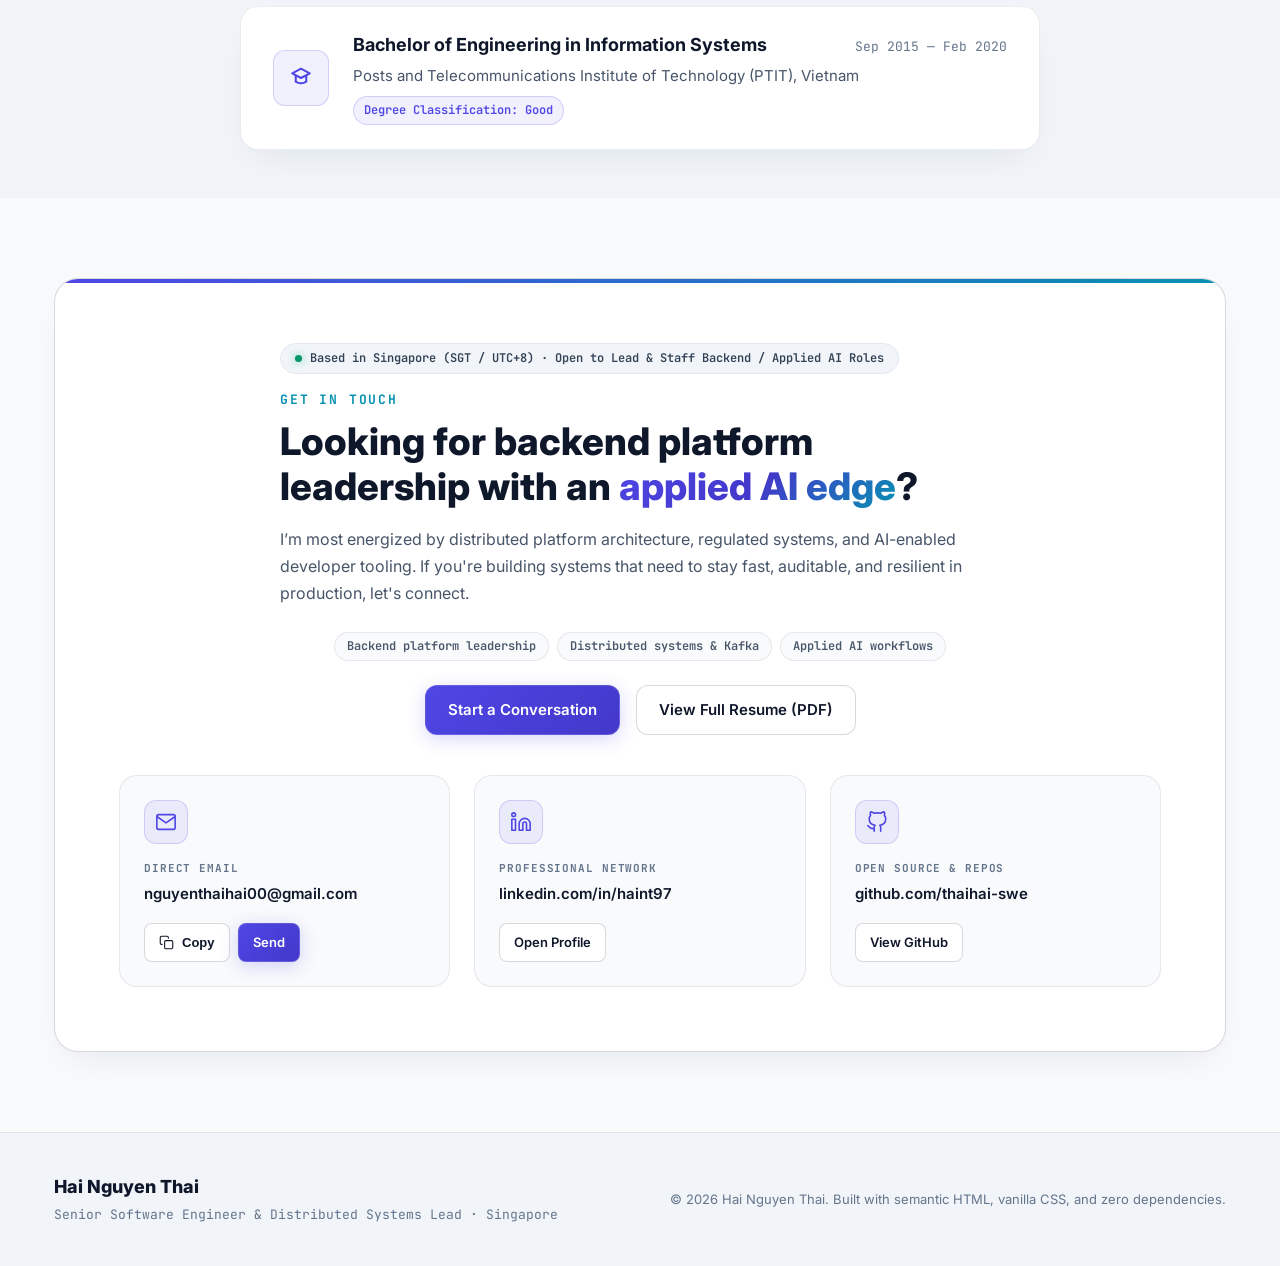
==== commit 840e19f2: "Refactor SVG icons in copy email and toast notifications - Updated SVG icons in the copy email butto" ====
--- a/index.html
+++ b/index.html
@@ -59,6 +59,8 @@
 </head>
 
 <body>
+    <!-- Standalone SVG Icon Registry -->
+    <script src="icons.js"></script>
     <!-- Skip Link for Accessibility -->
     <a href="#main-content" class="skip-link">Skip to main content</a>
 
@@ -73,34 +75,8 @@
                 <span class="brand-avatar" id="brandAvatar" aria-hidden="true">
                     <!-- Live Availability / Operational Status Dot -->
                     <span class="avatar-status-dot" aria-hidden="true"></span>
-                    <svg viewBox="0 0 24 24" fill="none" stroke="currentColor" stroke-width="1.75"
-                        stroke-linecap="round" stroke-linejoin="round" class="brand-avatar-svg" aria-hidden="true">
-                        <!-- Boy's Hair: Volume, crown tuft & front swoop (Ref 1 & 2) -->
-                        <path d="M6 8c-.3-4.2 2.5-6 6-6s6.3 1.8 6 6" stroke-width="1.85"></path>
-                        <path d="M12.8 2.2c.6-.9 1.5-.8 2 0" stroke-width="1.6"></path>
-                        <path d="M6 7.5c1.8-1 3.5-.8 5 .2 2 1.2 4.2-.6 6.8.6" stroke-width="1.75"></path>
-                        <!-- Jawline & Face contour -->
-                        <path d="M7.2 8.5v2a4.8 4.8 0 0 0 9.6 0v-2" stroke-width="1.85"></path>
-                        <!-- Left & Right Ears -->
-                        <path d="M6.8 9.2a1.2 1.2 0 0 0 0 2" stroke-width="1.6"></path>
-                        <path d="M17.2 9.2a1.2 1.2 0 0 1 0 2" stroke-width="1.6"></path>
-                        <!-- Focused Eyes & Friendly Smile -->
-                        <circle cx="9.5" cy="9.6" r="0.85" fill="#FFFFFF" stroke="none"></circle>
-                        <circle cx="14.5" cy="9.6" r="0.85" fill="#FFFFFF" stroke="none"></circle>
-                        <path d="M11 12.3a1.4 1.4 0 0 0 2 0" stroke-width="1.4"></path>
-                        <!-- Neck & Crewneck T-shirt Collar -->
-                        <path d="M10.2 13.5v1.3" stroke-width="1.4"></path>
-                        <path d="M13.8 13.5v1.3" stroke-width="1.4"></path>
-                        <path d="M10 14.8a2 2 0 0 0 4 0" stroke-width="1.6"></path>
-                        <!-- Torso & Shoulders -->
-                        <path d="M4.5 21.5c.2-3.8 2.5-6.2 5.5-6.8" stroke-width="1.8"></path>
-                        <path d="M19.5 21.5c-.2-3.8-2.5-6.2-5.5-6.8" stroke-width="1.8"></path>
-                        <!-- Laptop in foreground -->
-                        <rect x="6" y="15.8" width="12" height="5.7" rx="1.3" fill="rgba(8,12,20,0.35)" stroke="#FFFFFF"
-                            stroke-width="1.8"></rect>
-                        <circle cx="12" cy="18.6" r="0.9" fill="#FFFFFF" stroke="none"></circle>
-                        <!-- Grounding Laptop Base -->
-                        <line x1="4.2" y1="21.5" x2="19.8" y2="21.5" stroke-width="2.2"></line>
+                    <svg class="brand-avatar-svg" aria-hidden="true">
+                        <use href="#icon-brand-avatar"></use>
                     </svg>
                 </span>
                 <div class="brand-info">
@@ -130,10 +106,8 @@
                 <!-- Command Palette Shortcut Button -->
                 <button id="cmdPaletteBtn" class="cmd-palette-btn" type="button"
                     aria-label="Open command palette (Press Cmd+K or Ctrl+K)" title="Command Menu (⌘K)">
-                    <svg viewBox="0 0 24 24" fill="none" stroke="currentColor" stroke-width="2" stroke-linecap="round"
-                        stroke-linejoin="round" aria-hidden="true">
-                        <circle cx="11" cy="11" r="8"></circle>
-                        <line x1="21" y1="21" x2="16.65" y2="16.65"></line>
+                    <svg aria-hidden="true">
+                        <use href="#icon-search"></use>
                     </svg>
                     <span class="cmd-badge" aria-hidden="true"><kbd>⌘</kbd><kbd>K</kbd></span>
                 </button>
@@ -141,12 +115,8 @@
                 <!-- Quick Resume Button in Header -->
                 <a href="resume.pdf" class="btn btn-nav-resume" target="_blank" rel="noopener noreferrer"
                     aria-label="View Resume PDF">
-                    <svg viewBox="0 0 24 24" fill="none" stroke="currentColor" stroke-width="2" stroke-linecap="round"
-                        stroke-linejoin="round" aria-hidden="true">
-                        <path d="M14 2H6a2 2 0 0 0-2 2v16a2 2 0 0 0 2 2h12a2 2 0 0 0 2-2V8z"></path>
-                        <polyline points="14 2 14 8 20 8"></polyline>
-                        <line x1="12" y1="18" x2="12" y2="12"></line>
-                        <polyline points="9 15 12 18 15 15"></polyline>
+                    <svg aria-hidden="true">
+                        <use href="#icon-file-text"></use>
                     </svg>
                     <span>CV</span>
                 </a>
@@ -154,21 +124,11 @@
                 <!-- Theme Toggle Button -->
                 <button id="themeToggle" class="theme-toggle" type="button" aria-label="Switch to light theme"
                     title="Toggle color theme">
-                    <svg class="sun-icon" viewBox="0 0 24 24" fill="none" stroke="currentColor" stroke-width="2"
-                        stroke-linecap="round" stroke-linejoin="round" aria-hidden="true">
-                        <circle cx="12" cy="12" r="5"></circle>
-                        <line x1="12" y1="1" x2="12" y2="3"></line>
-                        <line x1="12" y1="21" x2="12" y2="23"></line>
-                        <line x1="4.22" y1="4.22" x2="5.64" y2="5.64"></line>
-                        <line x1="18.36" y1="18.36" x2="19.78" y2="19.78"></line>
-                        <line x1="1" y1="12" x2="3" y2="12"></line>
-                        <line x1="21" y1="12" x2="23" y2="12"></line>
-                        <line x1="4.22" y1="19.78" x2="5.64" y2="18.36"></line>
-                        <line x1="18.36" y1="5.64" x2="19.78" y2="4.22"></line>
+                    <svg class="sun-icon" aria-hidden="true">
+                        <use href="#icon-sun"></use>
                     </svg>
-                    <svg class="moon-icon" viewBox="0 0 24 24" fill="none" stroke="currentColor" stroke-width="2"
-                        stroke-linecap="round" stroke-linejoin="round" aria-hidden="true">
-                        <path d="M21 12.79A9 9 0 1 1 11.21 3 7 7 0 0 0 21 12.79z"></path>
+                    <svg class="moon-icon" aria-hidden="true">
+                        <use href="#icon-moon"></use>
                     </svg>
                 </button>
 
@@ -231,19 +191,13 @@
                     <div class="hero-actions">
                         <a href="#projects" class="btn btn-primary">
                             Explore Selected Work
-                            <svg viewBox="0 0 24 24" fill="none" stroke="currentColor" stroke-width="2"
-                                stroke-linecap="round" stroke-linejoin="round" aria-hidden="true" class="icon-right">
-                                <line x1="5" y1="12" x2="19" y2="12"></line>
-                                <polyline points="12 5 19 12 12 19"></polyline>
+                            <svg class="icon-right" aria-hidden="true">
+                                <use href="#icon-arrow-right"></use>
                             </svg>
                         </a>
                         <a href="resume.pdf" target="_blank" rel="noopener noreferrer" class="btn btn-secondary">
-                            <svg viewBox="0 0 24 24" fill="none" stroke="currentColor" stroke-width="1.75"
-                                stroke-linecap="round" stroke-linejoin="round" aria-hidden="true">
-                                <path d="M14 2H6a2 2 0 0 0-2 2v16a2 2 0 0 0 2 2h12a2 2 0 0 0 2-2V8z"></path>
-                                <polyline points="14 2 14 8 20 8"></polyline>
-                                <line x1="12" y1="18" x2="12" y2="12"></line>
-                                <polyline points="9 15 12 18 15 15"></polyline>
+                            <svg aria-hidden="true">
+                                <use href="#icon-file-download"></use>
                             </svg>
                             View Resume
                         </a>
@@ -257,33 +211,22 @@
                         <span class="social-label">Connect:</span>
                         <a href="https://linkedin.com/in/haint97" target="_blank" rel="noopener noreferrer"
                             class="social-chip" aria-label="Hai Nguyen Thai on LinkedIn">
-                            <svg viewBox="0 0 24 24" fill="none" stroke="currentColor" stroke-width="1.75"
-                                stroke-linecap="round" stroke-linejoin="round" aria-hidden="true">
-                                <path
-                                    d="M16 8a6 6 0 0 1 6 6v7h-4v-7a2 2 0 0 0-2-2 2 2 0 0 0-2 2v7h-4v-7a6 6 0 0 1 6-6z">
-                                </path>
-                                <rect x="2" y="9" width="4" height="12"></rect>
-                                <circle cx="4" cy="4" r="2"></circle>
+                            <svg aria-hidden="true">
+                                <use href="#icon-linkedin"></use>
                             </svg>
                             <span>LinkedIn</span>
                         </a>
                         <a href="https://github.com/thaihai-swe" target="_blank" rel="noopener noreferrer"
                             class="social-chip" aria-label="Hai Nguyen Thai on GitHub">
-                            <svg viewBox="0 0 24 24" fill="none" stroke="currentColor" stroke-width="1.75"
-                                stroke-linecap="round" stroke-linejoin="round" aria-hidden="true">
-                                <path
-                                    d="M9 19c-5 1.5-5-2.5-7-3m14 6v-3.87a3.37 3.37 0 0 0-.94-2.61c3.14-.35 6.44-1.54 6.44-7A5.44 5.44 0 0 0 20 4.77 5.07 5.07 0 0 0 19.91 1S18.73.65 16 2.48a13.38 13.38 0 0 0-7 0C6.27.65 5.09 1 5.09 1A5.07 5.07 0 0 0 5 4.77a5.44 5.44 0 0 0-1.5 3.78c0 5.42 3.3 6.61 6.44 7A3.37 3.37 0 0 0 9 18.13V22">
-                                </path>
+                            <svg aria-hidden="true">
+                                <use href="#icon-github"></use>
                             </svg>
                             <span>GitHub</span>
                         </a>
                         <a href="mailto:nguyenthaihai00@gmail.com" class="social-chip"
                             aria-label="Email Hai Nguyen Thai">
-                            <svg viewBox="0 0 24 24" fill="none" stroke="currentColor" stroke-width="1.75"
-                                stroke-linecap="round" stroke-linejoin="round" aria-hidden="true">
-                                <path d="M4 4h16c1.1 0 2 .9 2 2v12c0 1.1-.9 2-2 2H4c-1.1 0-2-.9-2-2V6c0-1.1.9-2 2-2z">
-                                </path>
-                                <polyline points="22,6 12,13 2,6"></polyline>
+                            <svg aria-hidden="true">
+                                <use href="#icon-mail"></use>
                             </svg>
                             <span>Email</span>
                         </a>
@@ -489,10 +432,8 @@
                     <div class="about-lead-card">
                         <div class="lead-header">
                             <div class="lead-badge">
-                                <svg viewBox="0 0 24 24" fill="none" stroke="currentColor" stroke-width="2"
-                                    stroke-linecap="round" stroke-linejoin="round" aria-hidden="true">
-                                    <circle cx="12" cy="8" r="4"></circle>
-                                    <path d="M6 21v-2a4 4 0 0 1 4-4h4a4 4 0 0 1 4 4v2"></path>
+                                <svg aria-hidden="true">
+                                    <use href="#icon-user-badge"></use>
                                 </svg>
                                 <span>WHO I AM &amp; WHAT I VALUE</span>
                             </div>
@@ -523,11 +464,8 @@
                     <div class="about-cards-grid">
                         <article class="philosophy-card">
                             <div class="phil-icon" aria-hidden="true">
-                                <svg viewBox="0 0 24 24" fill="none" stroke="currentColor" stroke-width="1.75"
-                                    stroke-linecap="round" stroke-linejoin="round">
-                                    <rect x="5" y="6" width="14" height="12" rx="2"></rect>
-                                    <path d="M9 10h6"></path>
-                                    <path d="M9 14h3"></path>
+                                <svg aria-hidden="true">
+                                    <use href="#icon-phil-build"></use>
                                 </svg>
                             </div>
                             <h3 class="phil-title">What I Build</h3>
@@ -537,12 +475,8 @@
 
                         <article class="philosophy-card">
                             <div class="phil-icon" aria-hidden="true">
-                                <svg viewBox="0 0 24 24" fill="none" stroke="currentColor" stroke-width="1.75"
-                                    stroke-linecap="round" stroke-linejoin="round">
-                                    <path d="M4.5 8 12 4l7.5 4-7.5 4-7.5-4Z"></path>
-                                    <path d="M7.5 10.5V15"></path>
-                                    <path d="M16.5 10.5V15"></path>
-                                    <path d="M7.5 15c1 .8 2.8 1.5 4.5 1.5s3.5-.7 4.5-1.5"></path>
+                                <svg aria-hidden="true">
+                                    <use href="#icon-phil-cs"></use>
                                 </svg>
                             </div>
                             <h3 class="phil-title">CS Foundations</h3>
@@ -552,10 +486,8 @@
 
                         <article class="philosophy-card">
                             <div class="phil-icon" aria-hidden="true">
-                                <svg viewBox="0 0 24 24" fill="none" stroke="currentColor" stroke-width="1.75"
-                                    stroke-linecap="round" stroke-linejoin="round">
-                                    <path d="M12 5v7l4 2"></path>
-                                    <circle cx="12" cy="12" r="7"></circle>
+                                <svg aria-hidden="true">
+                                    <use href="#icon-phil-direction"></use>
                                 </svg>
                             </div>
                             <h3 class="phil-title">Hands-On Direction</h3>
@@ -565,13 +497,8 @@
 
                         <article class="philosophy-card">
                             <div class="phil-icon" aria-hidden="true">
-                                <svg viewBox="0 0 24 24" fill="none" stroke="currentColor" stroke-width="1.75"
-                                    stroke-linecap="round" stroke-linejoin="round">
-                                    <path d="M9 18h6"></path>
-                                    <path d="M10 14h4"></path>
-                                    <path
-                                        d="M12 5a4.5 4.5 0 0 0-2.9 7.9c.6.5.9 1 .9 1.6h4c0-.6.3-1.1.9-1.6A4.5 4.5 0 0 0 12 5Z">
-                                    </path>
+                                <svg aria-hidden="true">
+                                    <use href="#icon-phil-bottleneck"></use>
                                 </svg>
                             </div>
                             <h3 class="phil-title">Bottleneck Focus</h3>
@@ -581,11 +508,8 @@
 
                         <article class="philosophy-card">
                             <div class="phil-icon" aria-hidden="true">
-                                <svg viewBox="0 0 24 24" fill="none" stroke="currentColor" stroke-width="1.75"
-                                    stroke-linecap="round" stroke-linejoin="round">
-                                    <path d="M6 7h12v8H9l-3 3V7Z"></path>
-                                    <path d="M9 10h6"></path>
-                                    <path d="M9 13h4"></path>
+                                <svg aria-hidden="true">
+                                    <use href="#icon-phil-translation"></use>
                                 </svg>
                             </div>
                             <h3 class="phil-title">Stakeholder Translation</h3>
@@ -595,11 +519,8 @@
 
                         <article class="philosophy-card">
                             <div class="phil-icon" aria-hidden="true">
-                                <svg viewBox="0 0 24 24" fill="none" stroke="currentColor" stroke-width="1.75"
-                                    stroke-linecap="round" stroke-linejoin="round">
-                                    <path d="M6 16 16 6"></path>
-                                    <path d="M9 6h7v7"></path>
-                                    <path d="M6 19h12"></path>
+                                <svg aria-hidden="true">
+                                    <use href="#icon-phil-ai"></use>
                                 </svg>
                             </div>
                             <h3 class="phil-title">Deterministic AI Engineering</h3>
@@ -619,10 +540,8 @@
                         <div class="pillars-grid">
                             <article class="pillar-card">
                                 <div class="pillar-icon" aria-hidden="true">
-                                    <svg viewBox="0 0 24 24" fill="none" stroke="currentColor" stroke-width="1.75"
-                                        stroke-linecap="round" stroke-linejoin="round">
-                                        <path d="M12 2v20"></path>
-                                        <path d="M17 5H9.5a3.5 3.5 0 0 0 0 7h5a3.5 3.5 0 0 1 0 7H6"></path>
+                                    <svg aria-hidden="true">
+                                        <use href="#icon-pillar-financial"></use>
                                     </svg>
                                 </div>
                                 <h4 class="pillar-title">National-Scale Financial Systems</h4>
@@ -635,10 +554,8 @@
 
                             <article class="pillar-card">
                                 <div class="pillar-icon" aria-hidden="true">
-                                    <svg viewBox="0 0 24 24" fill="none" stroke="currentColor" stroke-width="1.75"
-                                        stroke-linecap="round" stroke-linejoin="round">
-                                        <circle cx="12" cy="12" r="10"></circle>
-                                        <polyline points="12 6 12 12 16 14"></polyline>
+                                    <svg aria-hidden="true">
+                                        <use href="#icon-pillar-event"></use>
                                     </svg>
                                 </div>
                                 <h4 class="pillar-title">Event Sourcing &amp; Zero Data Loss</h4>
@@ -651,12 +568,8 @@
 
                             <article class="pillar-card">
                                 <div class="pillar-icon" aria-hidden="true">
-                                    <svg viewBox="0 0 24 24" fill="none" stroke="currentColor" stroke-width="1.75"
-                                        stroke-linecap="round" stroke-linejoin="round">
-                                        <path d="M17 21v-2a4 4 0 0 0-4-4H5a4 4 0 0 0-4 4v2"></path>
-                                        <circle cx="9" cy="7" r="4"></circle>
-                                        <path d="M23 21v-2a4 4 0 0 0-3-3.87"></path>
-                                        <path d="M16 3.13a4 4 0 0 1 0 7.75"></path>
+                                    <svg aria-hidden="true">
+                                        <use href="#icon-pillar-leadership"></use>
                                     </svg>
                                 </div>
                                 <h4 class="pillar-title">Proven Technical Leadership</h4>
@@ -669,9 +582,8 @@
 
                             <article class="pillar-card">
                                 <div class="pillar-icon" aria-hidden="true">
-                                    <svg viewBox="0 0 24 24" fill="none" stroke="currentColor" stroke-width="1.75"
-                                        stroke-linecap="round" stroke-linejoin="round">
-                                        <polygon points="13 2 3 14 12 14 11 22 21 10 12 10 13 2"></polygon>
+                                    <svg aria-hidden="true">
+                                        <use href="#icon-pillar-ai-platform"></use>
                                     </svg>
                                 </div>
                                 <h4 class="pillar-title">AI Platform Tooling &amp; Local Inference</h4>
@@ -759,10 +671,8 @@
                                     data-cert="NCS_Cert_BestQualityAward.optimized.jpg"
                                     data-cert-title="Best Quality Award — NCS" data-cert-issuer="NCS (IRAS) Singapore"
                                     aria-label="View Best Quality Award certificate">
-                                    <svg viewBox="0 0 24 24" fill="none" stroke="currentColor" stroke-width="1.75"
-                                        stroke-linecap="round" stroke-linejoin="round" aria-hidden="true">
-                                        <circle cx="12" cy="8" r="6"></circle>
-                                        <path d="M8.5 13.5 7 22l5-3 5 3-1.5-8.5"></path>
+                                    <svg aria-hidden="true">
+                                        <use href="#icon-award-quality"></use>
                                     </svg>
                                     Best Quality Award (NCS)
                                 </button>
@@ -812,11 +722,8 @@
                                     data-cert-title="Top Performer Award — FPT Software"
                                     data-cert-issuer="FPT Software (Top 10 of 400 Engineers)"
                                     aria-label="View Top Performer certificate">
-                                    <svg viewBox="0 0 24 24" fill="none" stroke="currentColor" stroke-width="1.75"
-                                        stroke-linecap="round" stroke-linejoin="round" aria-hidden="true">
-                                        <polygon
-                                            points="12 2 15 8.5 22 9.3 17 14.1 18.2 21 12 17.8 5.8 21 7 14.1 2 9.3 9 8.5 12 2">
-                                        </polygon>
+                                    <svg aria-hidden="true">
+                                        <use href="#icon-award-performer"></use>
                                     </svg>
                                     Top 10 of 400 Engineers
                                 </button>
@@ -824,9 +731,8 @@
                                     data-cert-title="Platinum Member — FPT Software"
                                     data-cert-issuer="FPT Software (Top 3% of Engineers)"
                                     aria-label="View Platinum Member certificate">
-                                    <svg viewBox="0 0 24 24" fill="none" stroke="currentColor" stroke-width="1.75"
-                                        stroke-linecap="round" stroke-linejoin="round" aria-hidden="true">
-                                        <path d="M6 3h12l3 7-9 11L3 10l3-7Z"></path>
+                                    <svg aria-hidden="true">
+                                        <use href="#icon-award-platinum"></use>
                                     </svg>
                                     Platinum Member (Top 3%)
                                 </button>
@@ -913,11 +819,8 @@
                     <article class="project-card">
                         <div class="project-top">
                             <div class="project-icon-badge" aria-hidden="true">
-                                <svg viewBox="0 0 24 24" fill="none" stroke="currentColor" stroke-width="1.75"
-                                    stroke-linecap="round" stroke-linejoin="round">
-                                    <polygon points="12 2 2 7 12 12 22 7 12 2"></polygon>
-                                    <polyline points="2 17 12 22 22 17"></polyline>
-                                    <polyline points="2 12 12 17 22 12"></polyline>
+                                <svg aria-hidden="true">
+                                    <use href="#icon-project-specharness"></use>
                                 </svg>
                             </div>
                         </div>
@@ -952,12 +855,8 @@
                             <a href="https://thaihai-swe.github.io/corebase-specharness/" target="_blank"
                                 rel="noopener noreferrer" class="btn btn-sm btn-primary">
                                 Launch Product
-                                <svg viewBox="0 0 24 24" fill="none" stroke="currentColor" stroke-width="2"
-                                    stroke-linecap="round" stroke-linejoin="round" aria-hidden="true"
-                                    class="icon-right">
-                                    <path d="M18 13v6a2 2 0 0 1-2 2H5a2 2 0 0 1-2-2V8a2 2 0 0 1 2-2h6"></path>
-                                    <polyline points="15 3 21 3 21 9"></polyline>
-                                    <line x1="10" y1="14" x2="21" y2="3"></line>
+                                <svg class="icon-right" aria-hidden="true">
+                                    <use href="#icon-external-link"></use>
                                 </svg>
                             </a>
                             <a href="https://github.com/thaihai-swe/corebase-specharness" target="_blank"
@@ -977,12 +876,8 @@
                     <article class="project-card">
                         <div class="project-top">
                             <div class="project-icon-badge" aria-hidden="true">
-                                <svg viewBox="0 0 24 24" fill="none" stroke="currentColor" stroke-width="1.75"
-                                    stroke-linecap="round" stroke-linejoin="round">
-                                    <path d="M4 19.5A2.5 2.5 0 0 1 6.5 17H20"></path>
-                                    <path d="M6.5 2H20v20H6.5A2.5 2.5 0 0 1 4 19.5v-15A2.5 2.5 0 0 1 6.5 2z"></path>
-                                    <path d="M8 7h8"></path>
-                                    <path d="M8 11h6"></path>
+                                <svg aria-hidden="true">
+                                    <use href="#icon-project-dict-ext"></use>
                                 </svg>
                             </div>
                         </div>
@@ -1017,12 +912,8 @@
                             <a href="https://thaihai-swe.github.io/dictionary-extension/" target="_blank"
                                 rel="noopener noreferrer" class="btn btn-sm btn-primary">
                                 Launch Product
-                                <svg viewBox="0 0 24 24" fill="none" stroke="currentColor" stroke-width="2"
-                                    stroke-linecap="round" stroke-linejoin="round" aria-hidden="true"
-                                    class="icon-right">
-                                    <path d="M18 13v6a2 2 0 0 1-2 2H5a2 2 0 0 1-2-2V8a2 2 0 0 1 2-2h6"></path>
-                                    <polyline points="15 3 21 3 21 9"></polyline>
-                                    <line x1="10" y1="14" x2="21" y2="3"></line>
+                                <svg class="icon-right" aria-hidden="true">
+                                    <use href="#icon-external-link"></use>
                                 </svg>
                             </a>
                             <a href="https://github.com/thaihai-swe/dictionary-extension" target="_blank"
@@ -1042,13 +933,8 @@
                     <article class="project-card">
                         <div class="project-top">
                             <div class="project-icon-badge" aria-hidden="true">
-                                <svg viewBox="0 0 24 24" fill="none" stroke="currentColor" stroke-width="1.75"
-                                    stroke-linecap="round" stroke-linejoin="round">
-                                    <path d="M14 2H6a2 2 0 0 0-2 2v16a2 2 0 0 0 2 2h12a2 2 0 0 0 2-2V8z"></path>
-                                    <polyline points="14 2 14 8 20 8"></polyline>
-                                    <line x1="16" y1="13" x2="8" y2="13"></line>
-                                    <line x1="16" y1="17" x2="8" y2="17"></line>
-                                    <polyline points="10 9 9 9 8 9"></polyline>
+                                <svg aria-hidden="true">
+                                    <use href="#icon-project-summarizer-ext"></use>
                                 </svg>
                             </div>
                         </div>
@@ -1083,12 +969,8 @@
                             <a href="https://thaihai-swe.github.io/summarizer-extension/" target="_blank"
                                 rel="noopener noreferrer" class="btn btn-sm btn-primary">
                                 Launch Product
-                                <svg viewBox="0 0 24 24" fill="none" stroke="currentColor" stroke-width="2"
-                                    stroke-linecap="round" stroke-linejoin="round" aria-hidden="true"
-                                    class="icon-right">
-                                    <path d="M18 13v6a2 2 0 0 1-2 2H5a2 2 0 0 1-2-2V8a2 2 0 0 1 2-2h6"></path>
-                                    <polyline points="15 3 21 3 21 9"></polyline>
-                                    <line x1="10" y1="14" x2="21" y2="3"></line>
+                                <svg class="icon-right" aria-hidden="true">
+                                    <use href="#icon-external-link"></use>
                                 </svg>
                             </a>
                             <a href="https://github.com/thaihai-swe/summarizer-extension" target="_blank"
@@ -1124,50 +1006,72 @@
                     <div class="skill-group-card">
                         <div class="skill-group-header">
                             <div class="skill-icon" aria-hidden="true">
-                                <svg viewBox="0 0 24 24" fill="none" stroke="currentColor" stroke-width="1.75"
-                                    stroke-linecap="round" stroke-linejoin="round">
-                                    <circle cx="6" cy="6" r="2"></circle>
-                                    <circle cx="18" cy="6" r="2"></circle>
-                                    <circle cx="12" cy="18" r="2"></circle>
-                                    <path d="M8 6h8"></path>
-                                    <path d="M7.5 7.5 10.5 16"></path>
-                                    <path d="M16.5 7.5 13.5 16"></path>
+                                <svg aria-hidden="true">
+                                    <use href="#icon-group-architecture"></use>
                                 </svg>
                             </div>
                             <h3 class="skill-group-title">Architecture &amp; System Design</h3>
                         </div>
                         <div class="skill-tags">
                             <span class="skill-tag">
-                                <svg viewBox="0 0 24 24" fill="none" stroke="currentColor" stroke-width="2" stroke-linecap="round" stroke-linejoin="round" class="skill-tag-icon" aria-hidden="true"><polygon points="13 2 3 14 12 14 11 22 21 10 12 10 13 2"></polygon></svg>
+                                <svg class="skill-tag-icon" aria-hidden="true">
+                                    <use href="#icon-skill-event-driven-architecture"></use>
+                                </svg>
                                 Event-Driven Architecture
                             </span>
                             <span class="skill-tag">
-                                <svg viewBox="0 0 24 24" fill="none" stroke="currentColor" stroke-width="2" stroke-linecap="round" stroke-linejoin="round" class="skill-tag-icon" aria-hidden="true"><path d="M3 12a9 9 0 1 0 9-9 9.75 9.75 0 0 0-6.74 2.74L3 8"></path><path d="M3 3v5h5"></path><polyline points="12 7 12 12 15 15"></polyline></svg>
+                                <svg class="skill-tag-icon" aria-hidden="true">
+                                    <use href="#icon-skill-event-sourcing"></use>
+                                </svg>
                                 Event Sourcing
                             </span>
                             <span class="skill-tag">
-                                <svg viewBox="0 0 24 24" fill="none" stroke="currentColor" stroke-width="2" stroke-linecap="round" stroke-linejoin="round" class="skill-tag-icon" aria-hidden="true"><polygon points="12 2 2 7 12 12 22 7 12 2"></polygon><polyline points="2 17 12 22 22 17"></polyline><polyline points="2 12 12 17 22 12"></polyline></svg>
+                                <svg class="skill-tag-icon" aria-hidden="true">
+                                    <use href="#icon-skill-domain-driven-design-ddd"></use>
+                                </svg>
                                 Domain-Driven Design (DDD)
                             </span>
                             <span class="skill-tag">
-                                <svg viewBox="0 0 24 24" fill="none" stroke="currentColor" stroke-width="2" stroke-linecap="round" stroke-linejoin="round" class="skill-tag-icon" aria-hidden="true"><polyline points="17 11 12 6 7 11"></polyline><polyline points="17 18 12 13 7 18"></polyline></svg>
+                                <svg class="skill-tag-icon" aria-hidden="true">
+                                    <use href="#icon-skill-cqrs"></use>
+                                </svg>
                                 CQRS
                             </span>
                             <span class="skill-tag">
-                                <svg viewBox="0 0 24 24" fill="none" stroke="currentColor" stroke-width="2" stroke-linecap="round" stroke-linejoin="round" class="skill-tag-icon" aria-hidden="true"><rect x="2" y="2" width="8" height="8" rx="1.5"></rect><rect x="14" y="2" width="8" height="8" rx="1.5"></rect><rect x="2" y="14" width="8" height="8" rx="1.5"></rect><rect x="14" y="14" width="8" height="8" rx="1.5"></rect></svg>
+                                <svg class="skill-tag-icon" aria-hidden="true">
+                                    <use href="#icon-skill-microservices"></use>
+                                </svg>
                                 Microservices
                             </span>
                             <span class="skill-tag">
-                                <svg viewBox="0 0 24 24" fill="none" stroke="currentColor" stroke-width="2" stroke-linecap="round" stroke-linejoin="round" class="skill-tag-icon" aria-hidden="true"><path d="M10 13a5 5 0 0 0 7.54.54l3-3a5 5 0 0 0-7.07-7.07l-1.72 1.71"></path><path d="M14 11a5 5 0 0 0-7.54-.54l-3 3a5 5 0 0 0 7.07 7.07l1.71-1.71"></path></svg>
+                                <svg class="skill-tag-icon" aria-hidden="true">
+                                    <use href="#icon-skill-saga-amp-outbox-patterns"></use>
+                                </svg>
                                 Saga &amp; Outbox Patterns
                             </span>
                             <span class="skill-tag">
-                                <svg viewBox="0 0 24 24" fill="none" stroke="currentColor" stroke-width="2" stroke-linecap="round" stroke-linejoin="round" class="skill-tag-icon" aria-hidden="true"><rect x="3" y="11" width="18" height="11" rx="2" ry="2"></rect><path d="M7 11V7a5 5 0 0 1 10 0v4"></path><circle cx="12" cy="16" r="1"></circle></svg>
+                                <svg class="skill-tag-icon" aria-hidden="true">
+                                    <use href="#icon-skill-idempotency-amp-consistency"></use>
+                                </svg>
                                 Idempotency &amp; Consistency
                             </span>
                             <span class="skill-tag">
-                                <svg viewBox="0 0 24 24" fill="none" stroke="currentColor" stroke-width="2" stroke-linecap="round" stroke-linejoin="round" class="skill-tag-icon" aria-hidden="true"><circle cx="12" cy="12" r="10"></circle><circle cx="12" cy="12" r="6"></circle><circle cx="12" cy="12" r="2"></circle></svg>
+                                <svg class="skill-tag-icon" aria-hidden="true">
+                                    <use href="#icon-skill-clean-architecture"></use>
+                                </svg>
                                 Clean Architecture
+                            </span>
+                            <span class="skill-tag">
+                                <svg class="skill-tag-icon" aria-hidden="true">
+                                    <use href="#icon-skill-operation-reconciliation"></use>
+                                </svg>
+                                Operation Reconciliation
+                            </span>
+                            <span class="skill-tag">
+                                <svg class="skill-tag-icon" aria-hidden="true">
+                                    <use href="#icon-skill-rag"></use>
+                                </svg>
+                                RAG (Retrieval-Augmented Generation)
                             </span>
                         </div>
                     </div>
@@ -1176,41 +1080,53 @@
                     <div class="skill-group-card">
                         <div class="skill-group-header">
                             <div class="skill-icon" aria-hidden="true">
-                                <svg viewBox="0 0 24 24" fill="none" stroke="currentColor" stroke-width="1.75"
-                                    stroke-linecap="round" stroke-linejoin="round">
-                                    <polyline points="16 18 22 12 16 6"></polyline>
-                                    <polyline points="8 6 2 12 8 18"></polyline>
+                                <svg aria-hidden="true">
+                                    <use href="#icon-group-languages"></use>
                                 </svg>
                             </div>
                             <h3 class="skill-group-title">Languages &amp; Frameworks</h3>
                         </div>
                         <div class="skill-tags">
                             <span class="skill-tag">
-                                <svg viewBox="0 0 24 24" fill="none" stroke="currentColor" stroke-width="2" stroke-linecap="round" stroke-linejoin="round" class="skill-tag-icon" aria-hidden="true"><line x1="4" y1="9" x2="20" y2="9"></line><line x1="4" y1="15" x2="20" y2="15"></line><line x1="10" y1="3" x2="8" y2="21"></line><line x1="16" y1="3" x2="14" y2="21"></line></svg>
+                                <svg class="skill-tag-icon" aria-hidden="true">
+                                    <use href="#icon-skill-c-net-core-asp-net-core"></use>
+                                </svg>
                                 C# (.NET Core, ASP.NET Core)
                             </span>
                             <span class="skill-tag">
-                                <svg viewBox="0 0 24 24" fill="none" stroke="currentColor" stroke-width="2" stroke-linecap="round" stroke-linejoin="round" class="skill-tag-icon" aria-hidden="true"><polygon points="22 3 2 3 10 12.46 10 19 14 21 14 12.46 22 3"></polygon></svg>
+                                <svg class="skill-tag-icon" aria-hidden="true">
+                                    <use href="#icon-skill-linq"></use>
+                                </svg>
                                 LINQ
                             </span>
                             <span class="skill-tag">
-                                <svg viewBox="0 0 24 24" fill="none" stroke="currentColor" stroke-width="2" stroke-linecap="round" stroke-linejoin="round" class="skill-tag-icon" aria-hidden="true"><path d="M12 2l9 4.9v9.8L12 22l-9-4.9V6.9L12 2z"></path><path d="M12 12v10"></path><path d="M12 12l9-5"></path><path d="M12 12L3 7"></path></svg>
+                                <svg class="skill-tag-icon" aria-hidden="true">
+                                    <use href="#icon-skill-node-js"></use>
+                                </svg>
                                 Node.js
                             </span>
                             <span class="skill-tag">
-                                <svg viewBox="0 0 24 24" fill="none" stroke="currentColor" stroke-width="2" stroke-linecap="round" stroke-linejoin="round" class="skill-tag-icon" aria-hidden="true"><path d="M4 7V4h16v3"></path><line x1="12" y1="4" x2="12" y2="20"></line><path d="M9 20h6"></path></svg>
+                                <svg class="skill-tag-icon" aria-hidden="true">
+                                    <use href="#icon-skill-typescript"></use>
+                                </svg>
                                 TypeScript
                             </span>
                             <span class="skill-tag">
-                                <svg viewBox="0 0 24 24" fill="none" stroke="currentColor" stroke-width="2" stroke-linecap="round" stroke-linejoin="round" class="skill-tag-icon" aria-hidden="true"><path d="M12 2a5 5 0 0 0-5 5v3h10V7a5 5 0 0 0-5-5z"></path><path d="M12 22a5 5 0 0 0 5-5v-3H7v3a5 5 0 0 0 5 5z"></path><circle cx="9.5" cy="5.5" r="1"></circle><circle cx="14.5" cy="18.5" r="1"></circle></svg>
+                                <svg class="skill-tag-icon" aria-hidden="true">
+                                    <use href="#icon-skill-python"></use>
+                                </svg>
                                 Python
                             </span>
                             <span class="skill-tag">
-                                <svg viewBox="0 0 24 24" fill="none" stroke="currentColor" stroke-width="2" stroke-linecap="round" stroke-linejoin="round" class="skill-tag-icon" aria-hidden="true"><ellipse cx="12" cy="5" rx="9" ry="3"></ellipse><path d="M3 5v14c0 1.66 4 3 9 3s9-1.34 9-3V5"></path><path d="M3 12c0 1.66 4 3 9 3s9-1.34 9-3"></path></svg>
+                                <svg class="skill-tag-icon" aria-hidden="true">
+                                    <use href="#icon-skill-entity-framework-core"></use>
+                                </svg>
                                 Entity Framework Core
                             </span>
                             <span class="skill-tag">
-                                <svg viewBox="0 0 24 24" fill="none" stroke="currentColor" stroke-width="2" stroke-linecap="round" stroke-linejoin="round" class="skill-tag-icon" aria-hidden="true"><path d="M13 2 3 14h9l-1 8 10-12h-9l1-8z"></path></svg>
+                                <svg class="skill-tag-icon" aria-hidden="true">
+                                    <use href="#icon-skill-dapper"></use>
+                                </svg>
                                 Dapper
                             </span>
                         </div>
@@ -1220,44 +1136,60 @@
                     <div class="skill-group-card">
                         <div class="skill-group-header">
                             <div class="skill-icon" aria-hidden="true">
-                                <svg viewBox="0 0 24 24" fill="none" stroke="currentColor" stroke-width="1.75"
-                                    stroke-linecap="round" stroke-linejoin="round">
-                                    <path
-                                        d="M4 4h16c1.1 0 2 .9 2 2v12c0 1.1-.9 2-2 2H4c-1.1 0-2-.9-2-2V6c0-1.1.9-2 2-2z">
-                                    </path>
-                                    <polyline points="22,6 12,13 2,6"></polyline>
+                                <svg aria-hidden="true">
+                                    <use href="#icon-group-messaging"></use>
                                 </svg>
                             </div>
                             <h3 class="skill-group-title">Messaging &amp; Integration</h3>
                         </div>
                         <div class="skill-tags">
                             <span class="skill-tag">
-                                <svg viewBox="0 0 24 24" fill="none" stroke="currentColor" stroke-width="2" stroke-linecap="round" stroke-linejoin="round" class="skill-tag-icon" aria-hidden="true"><path d="M2 12h2l3-7 4 14 4-9 2 4h5"></path></svg>
+                                <svg class="skill-tag-icon" aria-hidden="true">
+                                    <use href="#icon-skill-apache-kafka-event-streaming"></use>
+                                </svg>
                                 Apache Kafka (Event Streaming)
                             </span>
                             <span class="skill-tag">
-                                <svg viewBox="0 0 24 24" fill="none" stroke="currentColor" stroke-width="2" stroke-linecap="round" stroke-linejoin="round" class="skill-tag-icon" aria-hidden="true"><rect x="2" y="4" width="20" height="4" rx="1"></rect><rect x="2" y="10" width="20" height="4" rx="1"></rect><rect x="2" y="16" width="20" height="4" rx="1"></rect></svg>
-                                AWS SQS &amp; SNS
-                            </span>
-                            <span class="skill-tag">
-                                <svg viewBox="0 0 24 24" fill="none" stroke="currentColor" stroke-width="2" stroke-linecap="round" stroke-linejoin="round" class="skill-tag-icon" aria-hidden="true"><path d="M4.93 4.93a10 10 0 0 1 14.14 0"></path><path d="M7.76 7.76a6 6 0 0 1 8.48 0"></path><circle cx="12" cy="12" r="2"></circle><line x1="12" y1="14" x2="12" y2="22"></line></svg>
+                                <svg class="skill-tag-icon" aria-hidden="true">
+                                    <use href="#icon-skill-aws-sqs"></use>
+                                </svg>
+                                AWS SQS
+                            </span>
+                            <span class="skill-tag">
+                                <svg class="skill-tag-icon" aria-hidden="true">
+                                    <use href="#icon-skill-rabbitmq"></use>
+                                </svg>
                                 RabbitMQ
                             </span>
                             <span class="skill-tag">
-                                <svg viewBox="0 0 24 24" fill="none" stroke="currentColor" stroke-width="2" stroke-linecap="round" stroke-linejoin="round" class="skill-tag-icon" aria-hidden="true"><circle cx="18" cy="5" r="3"></circle><circle cx="6" cy="12" r="3"></circle><circle cx="18" cy="19" r="3"></circle><line x1="8.59" y1="13.51" x2="15.42" y2="17.49"></line><line x1="15.41" y1="6.51" x2="8.59" y2="10.49"></line></svg>
+                                <svg class="skill-tag-icon" aria-hidden="true">
+                                    <use href="#icon-skill-grpc"></use>
+                                </svg>
                                 gRPC
                             </span>
                             <span class="skill-tag">
-                                <svg viewBox="0 0 24 24" fill="none" stroke="currentColor" stroke-width="2" stroke-linecap="round" stroke-linejoin="round" class="skill-tag-icon" aria-hidden="true"><circle cx="12" cy="12" r="10"></circle><line x1="2" y1="12" x2="22" y2="12"></line><path d="M12 2a15.3 15.3 0 0 1 4 10 15.3 15.3 0 0 1-4 10 15.3 15.3 0 0 1-4-10 15.3 15.3 0 0 1 4-10z"></path></svg>
+                                <svg class="skill-tag-icon" aria-hidden="true">
+                                    <use href="#icon-skill-restful-web-apis"></use>
+                                </svg>
                                 RESTful Web APIs
                             </span>
                             <span class="skill-tag">
-                                <svg viewBox="0 0 24 24" fill="none" stroke="currentColor" stroke-width="2" stroke-linecap="round" stroke-linejoin="round" class="skill-tag-icon" aria-hidden="true"><polyline points="17 1 21 5 17 9"></polyline><path d="M3 11V9a4 4 0 0 1 4-4h14"></path><polyline points="7 23 3 19 7 15"></polyline><path d="M21 13v2a4 4 0 0 1-4 4H3"></path></svg>
+                                <svg class="skill-tag-icon" aria-hidden="true">
+                                    <use href="#icon-skill-websocket-amp-signalr"></use>
+                                </svg>
                                 WebSocket &amp; SignalR
                             </span>
                             <span class="skill-tag">
-                                <svg viewBox="0 0 24 24" fill="none" stroke="currentColor" stroke-width="2" stroke-linecap="round" stroke-linejoin="round" class="skill-tag-icon" aria-hidden="true"><rect x="1" y="4" width="22" height="16" rx="2" ry="2"></rect><line x1="1" y1="10" x2="23" y2="10"></line></svg>
+                                <svg class="skill-tag-icon" aria-hidden="true">
+                                    <use href="#icon-skill-bank-amp-payment-gateways"></use>
+                                </svg>
                                 Bank &amp; Payment Gateways
+                            </span>
+                            <span class="skill-tag">
+                                <svg class="skill-tag-icon" aria-hidden="true">
+                                    <use href="#icon-skill-webhooks"></use>
+                                </svg>
+                                Webhooks
                             </span>
                         </div>
                     </div>
@@ -1266,42 +1198,53 @@
                     <div class="skill-group-card">
                         <div class="skill-group-header">
                             <div class="skill-icon" aria-hidden="true">
-                                <svg viewBox="0 0 24 24" fill="none" stroke="currentColor" stroke-width="1.75"
-                                    stroke-linecap="round" stroke-linejoin="round">
-                                    <ellipse cx="12" cy="5" rx="9" ry="3"></ellipse>
-                                    <path d="M21 12c0 1.66-4 3-9 3s-9-1.34-9-3"></path>
-                                    <path d="M3 5v14c0 1.66 4 3 9 3s9-1.34 9-3V5"></path>
+                                <svg aria-hidden="true">
+                                    <use href="#icon-group-databases"></use>
                                 </svg>
                             </div>
                             <h3 class="skill-group-title">Databases &amp; Performance</h3>
                         </div>
                         <div class="skill-tags">
                             <span class="skill-tag">
-                                <svg viewBox="0 0 24 24" fill="none" stroke="currentColor" stroke-width="2" stroke-linecap="round" stroke-linejoin="round" class="skill-tag-icon" aria-hidden="true"><ellipse cx="12" cy="5" rx="9" ry="3"></ellipse><path d="M21 12c0 1.66-4 3-9 3s-9-1.34-9-3"></path><path d="M3 5v14c0 1.66 4 3 9 3s9-1.34 9-3V5"></path></svg>
+                                <svg class="skill-tag-icon" aria-hidden="true">
+                                    <use href="#icon-skill-postgresql"></use>
+                                </svg>
                                 PostgreSQL
                             </span>
                             <span class="skill-tag">
-                                <svg viewBox="0 0 24 24" fill="none" stroke="currentColor" stroke-width="2" stroke-linecap="round" stroke-linejoin="round" class="skill-tag-icon" aria-hidden="true"><rect x="2" y="2" width="20" height="8" rx="2" ry="2"></rect><rect x="2" y="14" width="20" height="8" rx="2" ry="2"></rect><line x1="6" y1="6" x2="6.01" y2="6"></line><line x1="6" y1="18" x2="6.01" y2="18"></line></svg>
+                                <svg class="skill-tag-icon" aria-hidden="true">
+                                    <use href="#icon-skill-ms-sql-server"></use>
+                                </svg>
                                 MS SQL Server
                             </span>
                             <span class="skill-tag">
-                                <svg viewBox="0 0 24 24" fill="none" stroke="currentColor" stroke-width="2" stroke-linecap="round" stroke-linejoin="round" class="skill-tag-icon" aria-hidden="true"><path d="M8.5 14.5A2.5 2.5 0 0 0 11 12c0-1.38-.5-2-1-3-1.072-2.143-.224-4.054 2-6 .5 2.5 2 4.9 4 6.5 2 1.6 3 3.5 3 5.5a7 7 0 1 1-14 0c0-1.153.433-2.294 1-3a2.5 2.5 0 0 0 2.5 2.5z"></path></svg>
+                                <svg class="skill-tag-icon" aria-hidden="true">
+                                    <use href="#icon-skill-redis-distributed-cache"></use>
+                                </svg>
                                 Redis (Distributed Cache)
                             </span>
                             <span class="skill-tag">
-                                <svg viewBox="0 0 24 24" fill="none" stroke="currentColor" stroke-width="2" stroke-linecap="round" stroke-linejoin="round" class="skill-tag-icon" aria-hidden="true"><circle cx="11" cy="11" r="8"></circle><line x1="21" y1="21" x2="16.65" y2="16.65"></line><line x1="11" y1="8" x2="11" y2="14"></line><line x1="8" y1="11" x2="14" y2="11"></line></svg>
+                                <svg class="skill-tag-icon" aria-hidden="true">
+                                    <use href="#icon-skill-query-optimization-amp-indexing"></use>
+                                </svg>
                                 Query Optimization &amp; Indexing
                             </span>
                             <span class="skill-tag">
-                                <svg viewBox="0 0 24 24" fill="none" stroke="currentColor" stroke-width="2" stroke-linecap="round" stroke-linejoin="round" class="skill-tag-icon" aria-hidden="true"><rect x="3" y="3" width="18" height="18" rx="2"></rect><line x1="3" y1="9" x2="21" y2="9"></line><line x1="3" y1="15" x2="21" y2="15"></line><line x1="9" y1="3" x2="9" y2="21"></line></svg>
+                                <svg class="skill-tag-icon" aria-hidden="true">
+                                    <use href="#icon-skill-materialized-views-amp-partitioning"></use>
+                                </svg>
                                 Materialized Views &amp; Partitioning
                             </span>
                             <span class="skill-tag">
-                                <svg viewBox="0 0 24 24" fill="none" stroke="currentColor" stroke-width="2" stroke-linecap="round" stroke-linejoin="round" class="skill-tag-icon" aria-hidden="true"><rect x="4" y="2" width="16" height="20" rx="2"></rect><line x1="8" y1="6" x2="16" y2="6"></line><line x1="8" y1="10" x2="16" y2="10"></line><line x1="8" y1="14" x2="12" y2="14"></line></svg>
+                                <svg class="skill-tag-icon" aria-hidden="true">
+                                    <use href="#icon-skill-dynamodb"></use>
+                                </svg>
                                 DynamoDB
                             </span>
                             <span class="skill-tag">
-                                <svg viewBox="0 0 24 24" fill="none" stroke="currentColor" stroke-width="2" stroke-linecap="round" stroke-linejoin="round" class="skill-tag-icon" aria-hidden="true"><path d="M12 2C6.5 2 2 6.5 2 12s4.5 10 10 10 10-4.5 10-10S17.5 2 12 2z"></path><path d="M12 6v12"></path></svg>
+                                <svg class="skill-tag-icon" aria-hidden="true">
+                                    <use href="#icon-skill-mongodb"></use>
+                                </svg>
                                 MongoDB
                             </span>
                         </div>
@@ -1311,40 +1254,53 @@
                     <div class="skill-group-card">
                         <div class="skill-group-header">
                             <div class="skill-icon" aria-hidden="true">
-                                <svg viewBox="0 0 24 24" fill="none" stroke="currentColor" stroke-width="1.75"
-                                    stroke-linecap="round" stroke-linejoin="round">
-                                    <path d="M18 10h-1.26A8 8 0 1 0 9 20h9a5 5 0 0 0 0-10z"></path>
+                                <svg aria-hidden="true">
+                                    <use href="#icon-group-cloud"></use>
                                 </svg>
                             </div>
                             <h3 class="skill-group-title">Cloud, Serverless &amp; DevOps</h3>
                         </div>
                         <div class="skill-tags">
                             <span class="skill-tag">
-                                <svg viewBox="0 0 24 24" fill="none" stroke="currentColor" stroke-width="2" stroke-linecap="round" stroke-linejoin="round" class="skill-tag-icon" aria-hidden="true"><path d="M18 10h-1.26A8 8 0 1 0 9 20h9a5 5 0 0 0 0-10z"></path></svg>
+                                <svg class="skill-tag-icon" aria-hidden="true">
+                                    <use href="#icon-skill-aws-lambda-s3-cloudwatch-api-gateway"></use>
+                                </svg>
                                 AWS (Lambda, S3, CloudWatch, API Gateway)
                             </span>
                             <span class="skill-tag">
-                                <svg viewBox="0 0 24 24" fill="none" stroke="currentColor" stroke-width="2" stroke-linecap="round" stroke-linejoin="round" class="skill-tag-icon" aria-hidden="true"><path d="M16 21v-2a4 4 0 0 0-4-4H6a4 4 0 0 0-4 4v2"></path><circle cx="9" cy="7" r="4"></circle><path d="M22 21v-2a4 4 0 0 0-3-3.87"></path><path d="M16 3.13a4 4 0 0 1 0 7.75"></path></svg>
+                                <svg class="skill-tag-icon" aria-hidden="true">
+                                    <use href="#icon-skill-aws-eventbridge-amp-iam"></use>
+                                </svg>
                                 AWS EventBridge &amp; IAM
                             </span>
                             <span class="skill-tag">
-                                <svg viewBox="0 0 24 24" fill="none" stroke="currentColor" stroke-width="2" stroke-linecap="round" stroke-linejoin="round" class="skill-tag-icon" aria-hidden="true"><path d="M21 16V8a2 2 0 0 0-1-1.73l-7-4a2 2 0 0 0-2 0l-7 4A2 2 0 0 0 3 8v8a2 2 0 0 0 1 1.73l7 4a2 2 0 0 0 2 0l7-4A2 2 0 0 0 21 16z"></path><polyline points="3.27 6.96 12 12.01 20.73 6.96"></polyline><line x1="12" y1="22.08" x2="12" y2="12"></line></svg>
+                                <svg class="skill-tag-icon" aria-hidden="true">
+                                    <use href="#icon-skill-docker-containers"></use>
+                                </svg>
                                 Docker Containers
                             </span>
                             <span class="skill-tag">
-                                <svg viewBox="0 0 24 24" fill="none" stroke="currentColor" stroke-width="2" stroke-linecap="round" stroke-linejoin="round" class="skill-tag-icon" aria-hidden="true"><line x1="6" y1="3" x2="6" y2="15"></line><circle cx="18" cy="6" r="3"></circle><circle cx="6" cy="18" r="3"></circle><path d="M18 9a9 9 0 0 1-9 9"></path></svg>
+                                <svg class="skill-tag-icon" aria-hidden="true">
+                                    <use href="#icon-skill-azure-devops-pipelines"></use>
+                                </svg>
                                 Azure DevOps Pipelines
                             </span>
                             <span class="skill-tag">
-                                <svg viewBox="0 0 24 24" fill="none" stroke="currentColor" stroke-width="2" stroke-linecap="round" stroke-linejoin="round" class="skill-tag-icon" aria-hidden="true"><polyline points="16 3 21 3 21 8"></polyline><line x1="4" y1="20" x2="21" y2="3"></line><polyline points="21 16 21 21 16 21"></polyline><line x1="15" y1="15" x2="21" y2="21"></line><line x1="4" y1="4" x2="9" y2="9"></line></svg>
+                                <svg class="skill-tag-icon" aria-hidden="true">
+                                    <use href="#icon-skill-github-actions-ci-cd"></use>
+                                </svg>
                                 GitHub Actions CI/CD
                             </span>
                             <span class="skill-tag">
-                                <svg viewBox="0 0 24 24" fill="none" stroke="currentColor" stroke-width="2" stroke-linecap="round" stroke-linejoin="round" class="skill-tag-icon" aria-hidden="true"><path d="M22 12h-4l-3 9L9 3l-3 9H2"></path></svg>
+                                <svg class="skill-tag-icon" aria-hidden="true">
+                                    <use href="#icon-skill-opentelemetry-amp-observability"></use>
+                                </svg>
                                 OpenTelemetry &amp; Observability
                             </span>
                             <span class="skill-tag">
-                                <svg viewBox="0 0 24 24" fill="none" stroke="currentColor" stroke-width="2" stroke-linecap="round" stroke-linejoin="round" class="skill-tag-icon" aria-hidden="true"><path d="M4 15s1-1 4-1 5 2 8 2 4-1 4-1V3s-1 1-4 1-5-2-8-2-4 1-4 1z"></path><line x1="4" y1="22" x2="4" y2="15"></line></svg>
+                                <svg class="skill-tag-icon" aria-hidden="true">
+                                    <use href="#icon-skill-release-management"></use>
+                                </svg>
                                 Release Management
                             </span>
                         </div>
@@ -1354,46 +1310,78 @@
                     <div class="skill-group-card">
                         <div class="skill-group-header">
                             <div class="skill-icon" aria-hidden="true">
-                                <svg viewBox="0 0 24 24" fill="none" stroke="currentColor" stroke-width="1.75"
-                                    stroke-linecap="round" stroke-linejoin="round">
-                                    <rect x="3" y="11" width="18" height="11" rx="2" ry="2"></rect>
-                                    <path d="M7 11V7a5 5 0 0 1 10 0v4"></path>
+                                <svg aria-hidden="true">
+                                    <use href="#icon-group-security"></use>
                                 </svg>
                             </div>
                             <h3 class="skill-group-title">Security &amp; Verification</h3>
                         </div>
                         <div class="skill-tags">
                             <span class="skill-tag">
-                                <svg viewBox="0 0 24 24" fill="none" stroke="currentColor" stroke-width="2" stroke-linecap="round" stroke-linejoin="round" class="skill-tag-icon" aria-hidden="true"><path d="M12 22s8-4 8-10V5l-8-3-8 3v7c0 6 8 10 8 10z"></path></svg>
+                                <svg class="skill-tag-icon" aria-hidden="true">
+                                    <use href="#icon-skill-encryption-in-transit-amp-at-rest"></use>
+                                </svg>
                                 Encryption in Transit &amp; at Rest
                             </span>
                             <span class="skill-tag">
-                                <svg viewBox="0 0 24 24" fill="none" stroke="currentColor" stroke-width="2" stroke-linecap="round" stroke-linejoin="round" class="skill-tag-icon" aria-hidden="true"><rect x="3" y="11" width="18" height="11" rx="2" ry="2"></rect><path d="M7 11V7a5 5 0 0 1 10 0v4"></path></svg>
+                                <svg class="skill-tag-icon" aria-hidden="true">
+                                    <use href="#icon-skill-least-privilege-access-control"></use>
+                                </svg>
                                 Least-Privilege Access Control
                             </span>
                             <span class="skill-tag">
-                                <svg viewBox="0 0 24 24" fill="none" stroke="currentColor" stroke-width="2" stroke-linecap="round" stroke-linejoin="round" class="skill-tag-icon" aria-hidden="true"><path d="M17.94 17.94A10.07 10.07 0 0 1 12 20c-7 0-11-8-11-8a18.45 18.45 0 0 1 5.06-5.94M9.9 4.24A9.12 9.12 0 0 1 12 4c7 0 11 8 11 8a18.5 18.5 0 0 1-2.16 3.19m-6.72-1.07a3 3 0 1 1-4.24-4.24"></path><line x1="1" y1="1" x2="23" y2="23"></line></svg>
+                                <svg class="skill-tag-icon" aria-hidden="true">
+                                    <use href="#icon-skill-sensitive-data-protection"></use>
+                                </svg>
                                 Sensitive Data Protection
                             </span>
                             <span class="skill-tag">
-                                <svg viewBox="0 0 24 24" fill="none" stroke="currentColor" stroke-width="2" stroke-linecap="round" stroke-linejoin="round" class="skill-tag-icon" aria-hidden="true"><path d="M12 22s8-4 8-10V5l-8-3-8 3v7c0 6 8 10 8 10z"></path><polyline points="9 12 11 14 15 10"></polyline></svg>
+                                <svg class="skill-tag-icon" aria-hidden="true">
+                                    <use href="#icon-skill-owasp-top-10-compliance"></use>
+                                </svg>
                                 OWASP Top 10 Compliance
                             </span>
                             <span class="skill-tag">
-                                <svg viewBox="0 0 24 24" fill="none" stroke="currentColor" stroke-width="2" stroke-linecap="round" stroke-linejoin="round" class="skill-tag-icon" aria-hidden="true"><path d="M22 11.08V12a10 10 0 1 1-5.93-9.14"></path><polyline points="22 4 12 14.01 9 11.01"></polyline></svg>
+                                <svg class="skill-tag-icon" aria-hidden="true">
+                                    <use href="#icon-skill-sast"></use>
+                                </svg>
+                                SAST (Static Analysis)
+                            </span>
+                            <span class="skill-tag">
+                                <svg class="skill-tag-icon" aria-hidden="true">
+                                    <use href="#icon-skill-dast"></use>
+                                </svg>
+                                DAST (Dynamic Analysis)
+                            </span>
+                            <span class="skill-tag">
+                                <svg class="skill-tag-icon" aria-hidden="true">
+                                    <use href="#icon-skill-sonarqube"></use>
+                                </svg>
+                                SonarQube
+                            </span>
+                            <span class="skill-tag">
+                                <svg class="skill-tag-icon" aria-hidden="true">
+                                    <use href="#icon-skill-fortify"></use>
+                                </svg>
+                                Fortify
+                            </span>
+                            <span class="skill-tag">
+                                <svg class="skill-tag-icon" aria-hidden="true">
+                                    <use href="#icon-skill-integration-testing-amp-tdd"></use>
+                                </svg>
                                 Integration Testing &amp; TDD
                             </span>
                             <span class="skill-tag">
-                                <svg viewBox="0 0 24 24" fill="none" stroke="currentColor" stroke-width="2" stroke-linecap="round" stroke-linejoin="round" class="skill-tag-icon" aria-hidden="true"><rect x="2" y="2" width="20" height="20" rx="3"></rect><path d="m9 12 2 2 4-4"></path></svg>
+                                <svg class="skill-tag-icon" aria-hidden="true">
+                                    <use href="#icon-skill-testcontainers"></use>
+                                </svg>
                                 Testcontainers
                             </span>
                             <span class="skill-tag">
-                                <svg viewBox="0 0 24 24" fill="none" stroke="currentColor" stroke-width="2" stroke-linecap="round" stroke-linejoin="round" class="skill-tag-icon" aria-hidden="true"><polyline points="4 17 10 11 4 5"></polyline><line x1="12" y1="19" x2="20" y2="19"></line></svg>
+                                <svg class="skill-tag-icon" aria-hidden="true">
+                                    <use href="#icon-skill-xunit-amp-moq"></use>
+                                </svg>
                                 xUnit &amp; Moq
-                            </span>
-                            <span class="skill-tag">
-                                <svg viewBox="0 0 24 24" fill="none" stroke="currentColor" stroke-width="2" stroke-linecap="round" stroke-linejoin="round" class="skill-tag-icon" aria-hidden="true"><circle cx="12" cy="12" r="10"></circle><path d="m4.93 4.93 4.24 4.24"></path><path d="m14.83 9.17 4.24-4.24"></path><path d="m14.83 14.83 4.24 4.24"></path><path d="m9.17 14.83-4.24 4.24"></path></svg>
-                                SonarQube &amp; Fortify
                             </span>
                         </div>
                     </div>
@@ -1418,10 +1406,8 @@
                     <div class="cert-card">
                         <div class="cert-header">
                             <div class="cert-icon-wrap" aria-hidden="true">
-                                <svg viewBox="0 0 24 24" fill="none" stroke="currentColor" stroke-width="1.75"
-                                    stroke-linecap="round" stroke-linejoin="round">
-                                    <path d="M7.5 18h9a3.5 3.5 0 0 0 .4-7A5 5 0 0 0 7.5 9.5 3.5 3.5 0 0 0 7.5 18Z">
-                                    </path>
+                                <svg aria-hidden="true">
+                                    <use href="#icon-cert-aws"></use>
                                 </svg>
                             </div>
                             <span class="cert-issuer">Amazon Web Services</span>
@@ -1447,11 +1433,8 @@
                     <div class="cert-card">
                         <div class="cert-header">
                             <div class="cert-icon-wrap" aria-hidden="true">
-                                <svg viewBox="0 0 24 24" fill="none" stroke="currentColor" stroke-width="1.75"
-                                    stroke-linecap="round" stroke-linejoin="round">
-                                    <ellipse cx="12" cy="6.5" rx="6.5" ry="2.5"></ellipse>
-                                    <path d="M5.5 6.5v10c0 1.4 2.9 2.5 6.5 2.5s6.5-1.1 6.5-2.5v-10"></path>
-                                    <path d="M5.5 11.5c0 1.4 2.9 2.5 6.5 2.5s6.5-1.1 6.5-2.5"></path>
+                                <svg aria-hidden="true">
+                                    <use href="#icon-cert-udacity"></use>
                                 </svg>
                             </div>
                             <span class="cert-issuer">Udacity</span>
@@ -1476,12 +1459,8 @@
                     <div class="cert-card">
                         <div class="cert-header">
                             <div class="cert-icon-wrap" aria-hidden="true">
-                                <svg viewBox="0 0 24 24" fill="none" stroke="currentColor" stroke-width="1.75"
-                                    stroke-linecap="round" stroke-linejoin="round">
-                                    <rect x="3" y="3" width="7" height="7" rx="1"></rect>
-                                    <rect x="14" y="3" width="7" height="7" rx="1"></rect>
-                                    <rect x="3" y="14" width="7" height="7" rx="1"></rect>
-                                    <rect x="14" y="14" width="7" height="7" rx="1"></rect>
+                                <svg aria-hidden="true">
+                                    <use href="#icon-cert-ucsd"></use>
                                 </svg>
                             </div>
                             <span class="cert-issuer">UC San Diego (Coursera)</span>
@@ -1506,13 +1485,8 @@
                     <div class="cert-card">
                         <div class="cert-header">
                             <div class="cert-icon-wrap" aria-hidden="true">
-                                <svg viewBox="0 0 24 24" fill="none" stroke="currentColor" stroke-width="1.75"
-                                    stroke-linecap="round" stroke-linejoin="round">
-                                    <path d="M12 3v3"></path>
-                                    <path d="M12 18v3"></path>
-                                    <path d="M3 12h3"></path>
-                                    <path d="M18 12h3"></path>
-                                    <circle cx="12" cy="12" r="4"></circle>
+                                <svg aria-hidden="true">
+                                    <use href="#icon-cert-ibm"></use>
                                 </svg>
                             </div>
                             <span class="cert-issuer">IBM (Coursera)</span>
@@ -1548,12 +1522,8 @@
 
                 <div class="education-card">
                     <div class="edu-icon-wrapper" aria-hidden="true">
-                        <svg viewBox="0 0 24 24" fill="none" stroke="currentColor" stroke-width="1.75"
-                            stroke-linecap="round" stroke-linejoin="round">
-                            <path d="M4.5 8 12 4l7.5 4-7.5 4-7.5-4Z"></path>
-                            <path d="M7.5 10.5V15"></path>
-                            <path d="M16.5 10.5V15"></path>
-                            <path d="M7.5 15c1 .8 2.8 1.5 4.5 1.5s3.5-.7 4.5-1.5"></path>
+                        <svg aria-hidden="true">
+                            <use href="#icon-education"></use>
                         </svg>
                     </div>
                     <div class="edu-content">
@@ -1580,7 +1550,8 @@
                     <div class="contact-header text-center">
                         <div class="contact-location-badge" aria-label="Current Location and Availability">
                             <span class="status-dot status-dot-emerald"></span>
-                            <span>Based in Singapore (SGT / UTC+8) &middot; Open to Lead &amp; Staff Backend / Applied AI Roles</span>
+                            <span>Based in Singapore (SGT / UTC+8) &middot; Open to Lead &amp; Staff Backend / Applied
+                                AI Roles</span>
                         </div>
                         <span class="section-kicker">GET IN TOUCH</span>
                         <h2 class="contact-title">
@@ -1610,12 +1581,8 @@
                         <!-- Email Card with Copy Button -->
                         <div class="contact-card">
                             <div class="contact-card-icon" aria-hidden="true">
-                                <svg viewBox="0 0 24 24" fill="none" stroke="currentColor" stroke-width="1.75"
-                                    stroke-linecap="round" stroke-linejoin="round">
-                                    <path
-                                        d="M4 4h16c1.1 0 2 .9 2 2v12c0 1.1-.9 2-2 2H4c-1.1 0-2-.9-2-2V6c0-1.1.9-2 2-2z">
-                                    </path>
-                                    <polyline points="22,6 12,13 2,6"></polyline>
+                                <svg aria-hidden="true">
+                                    <use href="#icon-mail"></use>
                                 </svg>
                             </div>
                             <div class="contact-card-body">
@@ -1627,10 +1594,8 @@
                             <div class="contact-card-actions">
                                 <button class="btn btn-sm btn-secondary btn-copy-email" type="button"
                                     data-email="nguyenthaihai00@gmail.com" aria-label="Copy email address to clipboard">
-                                    <svg viewBox="0 0 24 24" fill="none" stroke="currentColor" stroke-width="1.75"
-                                        stroke-linecap="round" stroke-linejoin="round" aria-hidden="true">
-                                        <rect x="9" y="9" width="13" height="13" rx="2" ry="2"></rect>
-                                        <path d="M5 15H4a2 2 0 0 1-2-2V4a2 2 0 0 1 2-2h9a2 2 0 0 1 2 2v1"></path>
+                                    <svg aria-hidden="true">
+                                        <use href="#icon-copy"></use>
                                     </svg>
                                     <span>Copy</span>
                                 </button>
@@ -1643,13 +1608,8 @@
                         <!-- LinkedIn Card -->
                         <div class="contact-card">
                             <div class="contact-card-icon" aria-hidden="true">
-                                <svg viewBox="0 0 24 24" fill="none" stroke="currentColor" stroke-width="1.75"
-                                    stroke-linecap="round" stroke-linejoin="round">
-                                    <path
-                                        d="M16 8a6 6 0 0 1 6 6v7h-4v-7a2 2 0 0 0-2-2 2 2 0 0 0-2 2v7h-4v-7a6 6 0 0 1 6-6z">
-                                    </path>
-                                    <rect x="2" y="9" width="4" height="12"></rect>
-                                    <circle cx="4" cy="4" r="2"></circle>
+                                <svg aria-hidden="true">
+                                    <use href="#icon-linkedin"></use>
                                 </svg>
                             </div>
                             <div class="contact-card-body">
@@ -1670,11 +1630,8 @@
                         <!-- GitHub Card -->
                         <div class="contact-card">
                             <div class="contact-card-icon" aria-hidden="true">
-                                <svg viewBox="0 0 24 24" fill="none" stroke="currentColor" stroke-width="1.75"
-                                    stroke-linecap="round" stroke-linejoin="round">
-                                    <path
-                                        d="M9 19c-5 1.5-5-2.5-7-3m14 6v-3.87a3.37 3.37 0 0 0-.94-2.61c3.14-.35 6.44-1.54 6.44-7A5.44 5.44 0 0 0 20 4.77 5.07 5.07 0 0 0 19.91 1S18.73.65 16 2.48a13.38 13.38 0 0 0-7 0C6.27.65 5.09 1 5.09 1A5.07 5.07 0 0 0 5 4.77a5.44 5.44 0 0 0-1.5 3.78c0 5.42 3.3 6.61 6.44 7A3.37 3.37 0 0 0 9 18.13V22">
-                                    </path>
+                                <svg aria-hidden="true">
+                                    <use href="#icon-github"></use>
                                 </svg>
                             </div>
                             <div class="contact-card-body">
@@ -1719,9 +1676,8 @@
 
     <!-- FLOATING BACK TO TOP BUTTON -->
     <button id="backToTopBtn" class="back-to-top" type="button" aria-label="Back to top" title="Scroll to top">
-        <svg viewBox="0 0 24 24" fill="none" stroke="currentColor" stroke-width="2.5" stroke-linecap="round"
-            stroke-linejoin="round" aria-hidden="true">
-            <polyline points="18 15 12 9 6 15"></polyline>
+        <svg aria-hidden="true">
+            <use href="#icon-chevron-up"></use>
         </svg>
     </button>
 
@@ -1731,10 +1687,8 @@
         <div class="modal-overlay" tabindex="-1"></div>
         <div class="modal-box modal-box-image">
             <button class="modal-close-btn" type="button" aria-label="Close modal" id="certModalClose">
-                <svg viewBox="0 0 24 24" fill="none" stroke="currentColor" stroke-width="2" stroke-linecap="round"
-                    stroke-linejoin="round" aria-hidden="true">
-                    <line x1="18" y1="6" x2="6" y2="18"></line>
-                    <line x1="6" y1="6" x2="18" y2="18"></line>
+                <svg aria-hidden="true">
+                    <use href="#icon-close"></use>
                 </svg>
             </button>
             <div class="modal-header">
@@ -1763,10 +1717,8 @@
         <div class="modal-overlay" tabindex="-1"></div>
         <div class="modal-box modal-box-large">
             <button class="modal-close-btn" type="button" aria-label="Close modal" id="projectDetailsClose">
-                <svg viewBox="0 0 24 24" fill="none" stroke="currentColor" stroke-width="2" stroke-linecap="round"
-                    stroke-linejoin="round" aria-hidden="true">
-                    <line x1="18" y1="6" x2="6" y2="18"></line>
-                    <line x1="6" y1="6" x2="18" y2="18"></line>
+                <svg aria-hidden="true">
+                    <use href="#icon-close"></use>
                 </svg>
             </button>
             <div class="modal-header">
@@ -1806,10 +1758,8 @@
         <div class="modal-overlay" tabindex="-1"></div>
         <div class="modal-box cmd-palette-box">
             <div class="cmd-input-wrapper">
-                <svg viewBox="0 0 24 24" fill="none" stroke="currentColor" stroke-width="2" stroke-linecap="round"
-                    stroke-linejoin="round" aria-hidden="true" class="cmd-search-icon">
-                    <circle cx="11" cy="11" r="8"></circle>
-                    <line x1="21" y1="21" x2="16.65" y2="16.65"></line>
+                <svg class="cmd-search-icon" aria-hidden="true">
+                    <use href="#icon-search"></use>
                 </svg>
                 <input type="text" id="cmdPaletteInput" class="cmd-palette-input"
                     placeholder="Type a command or jump to section..." autocomplete="off" spellcheck="false"
--- a/styles.css
+++ b/styles.css
@@ -304,6 +304,11 @@
   width: 18px;
   height: 18px;
   flex-shrink: 0;
+}
+
+/* Ensure SVG sprite <use> elements pass pointer events directly to interactive parents */
+svg use {
+  pointer-events: none;
 }
 
 .btn-primary {
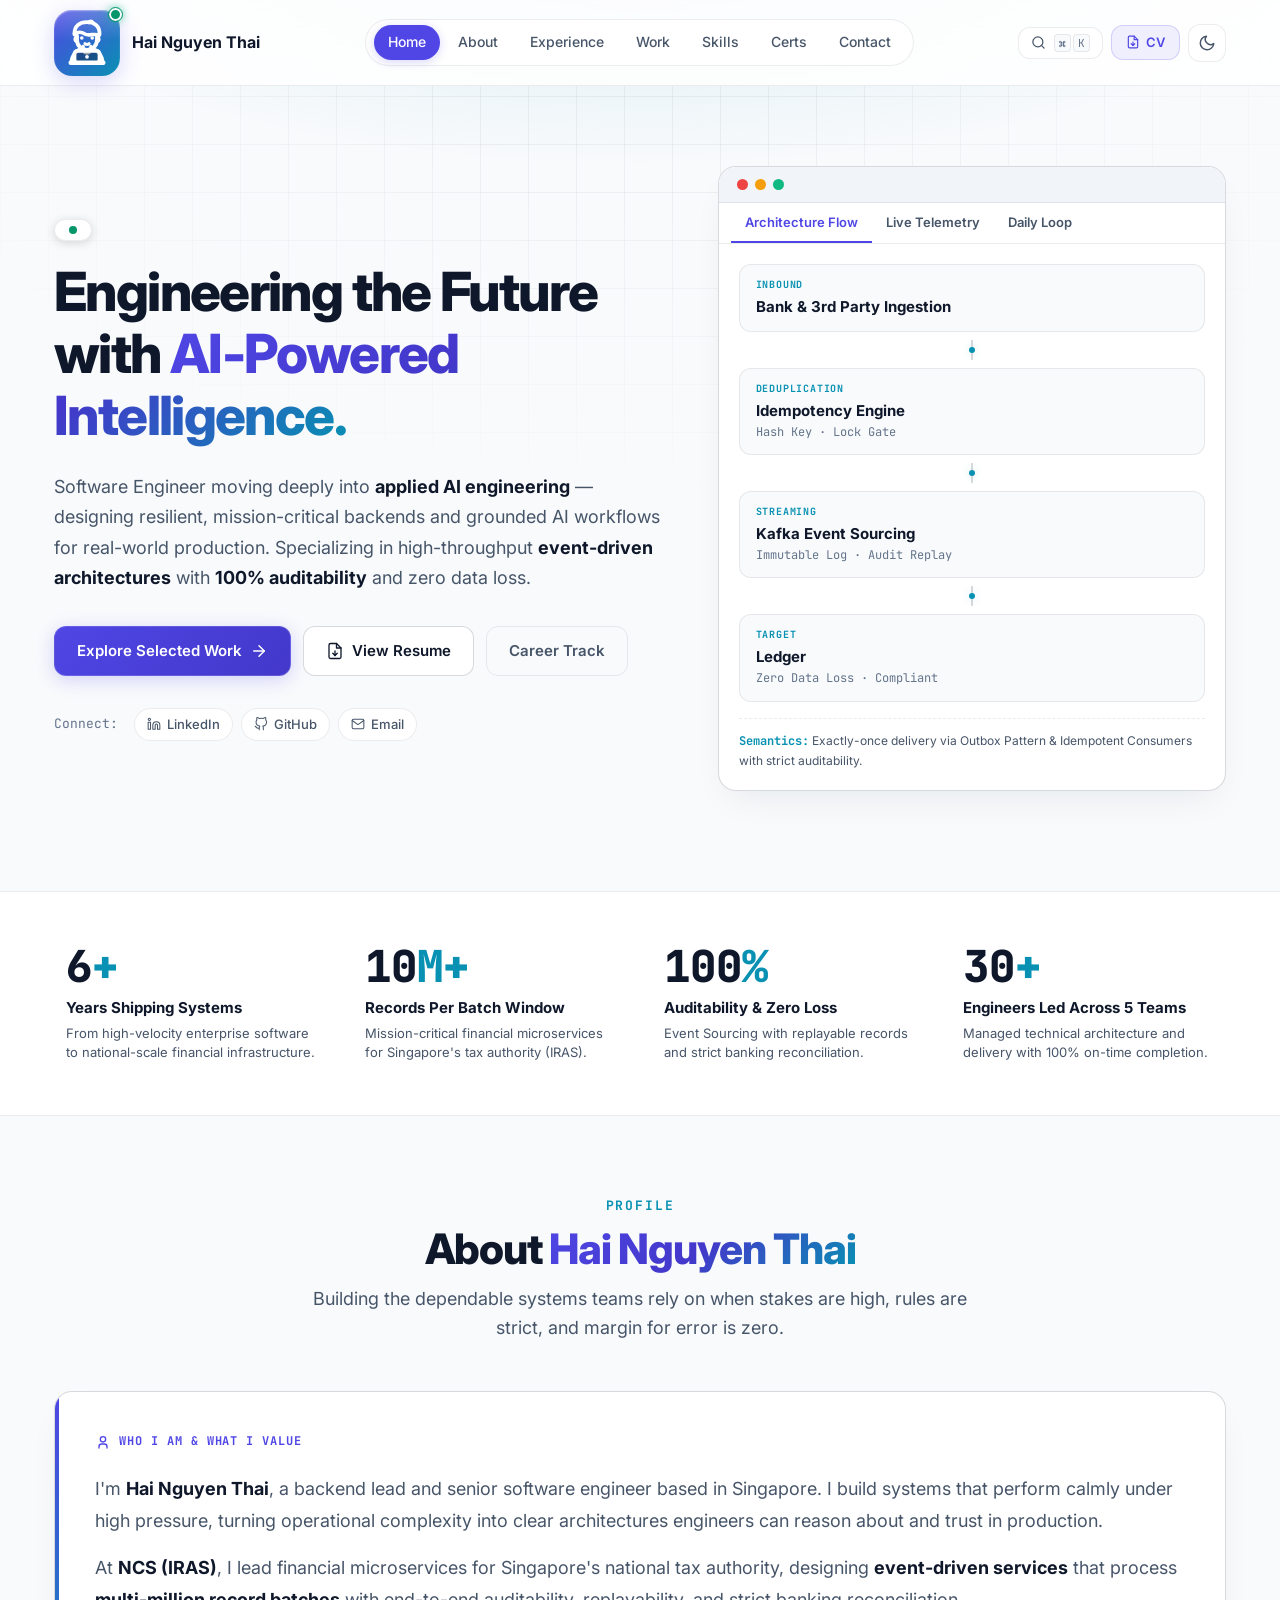
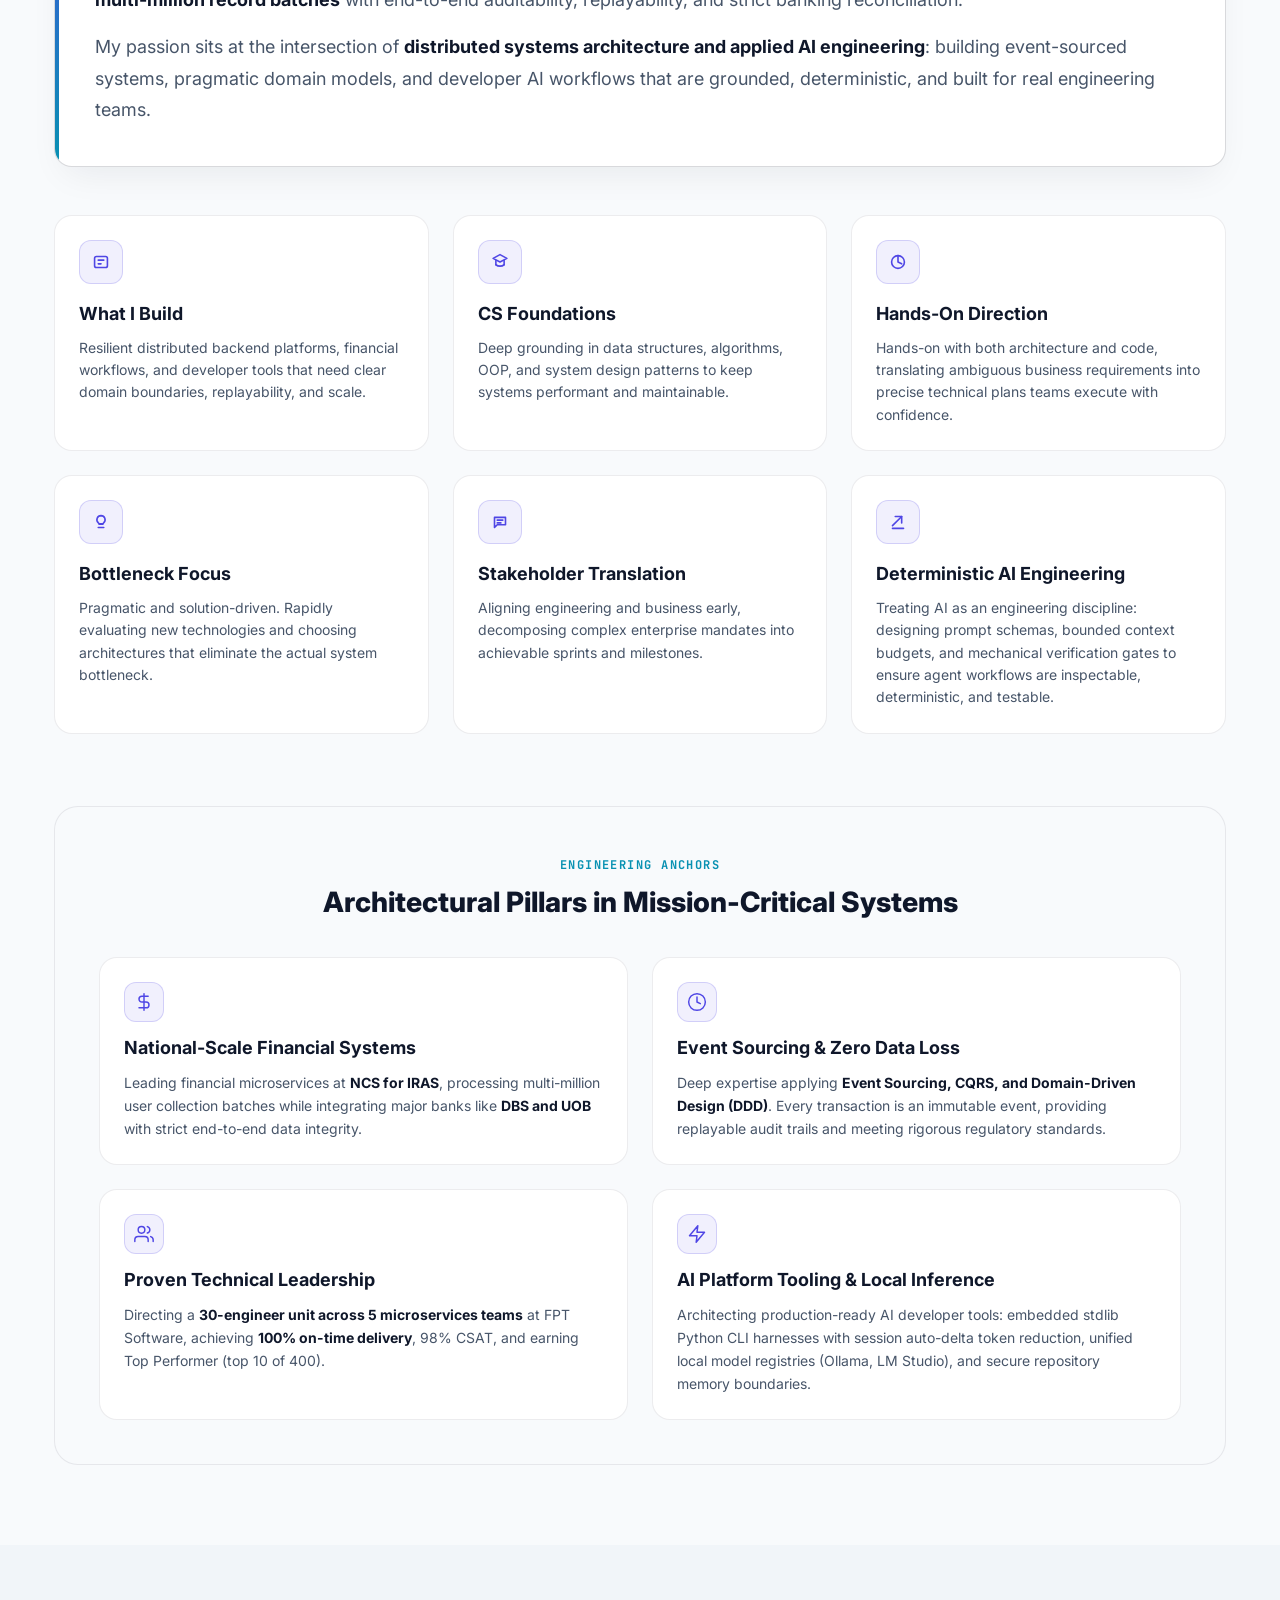
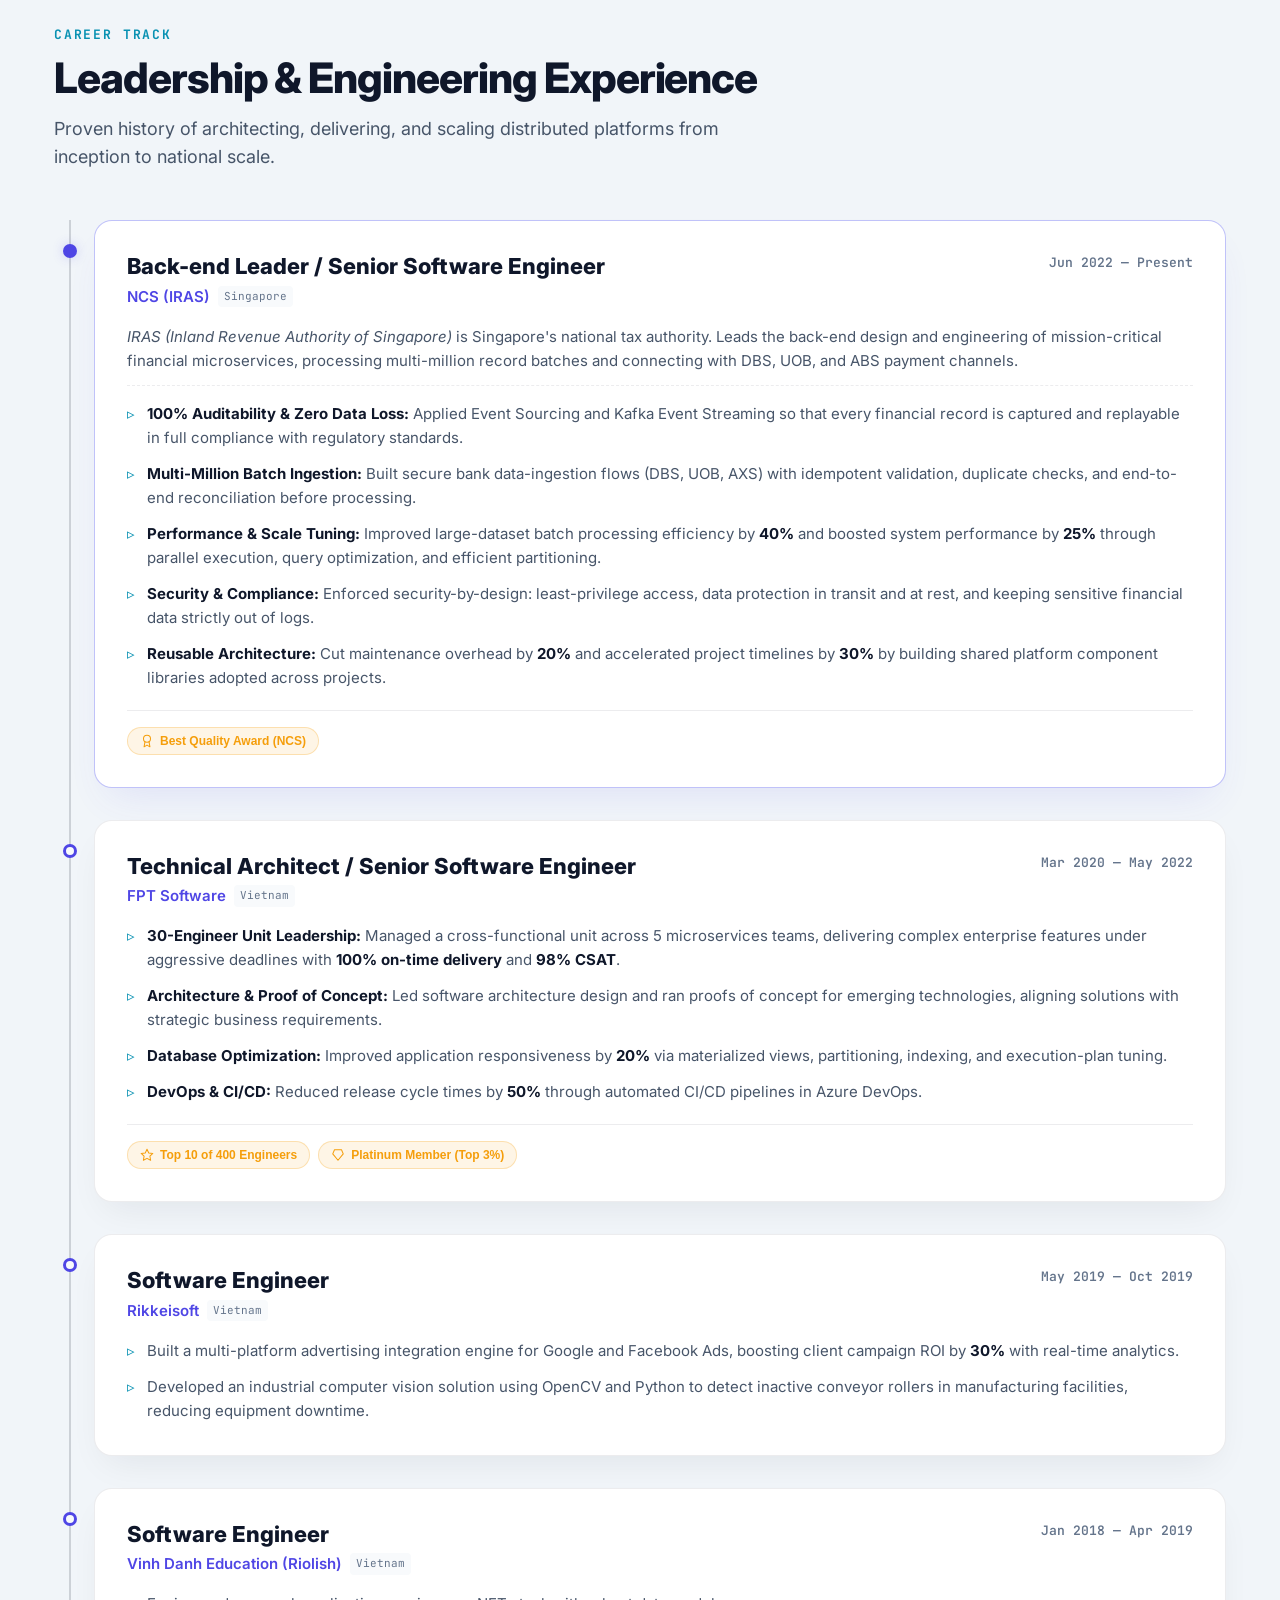
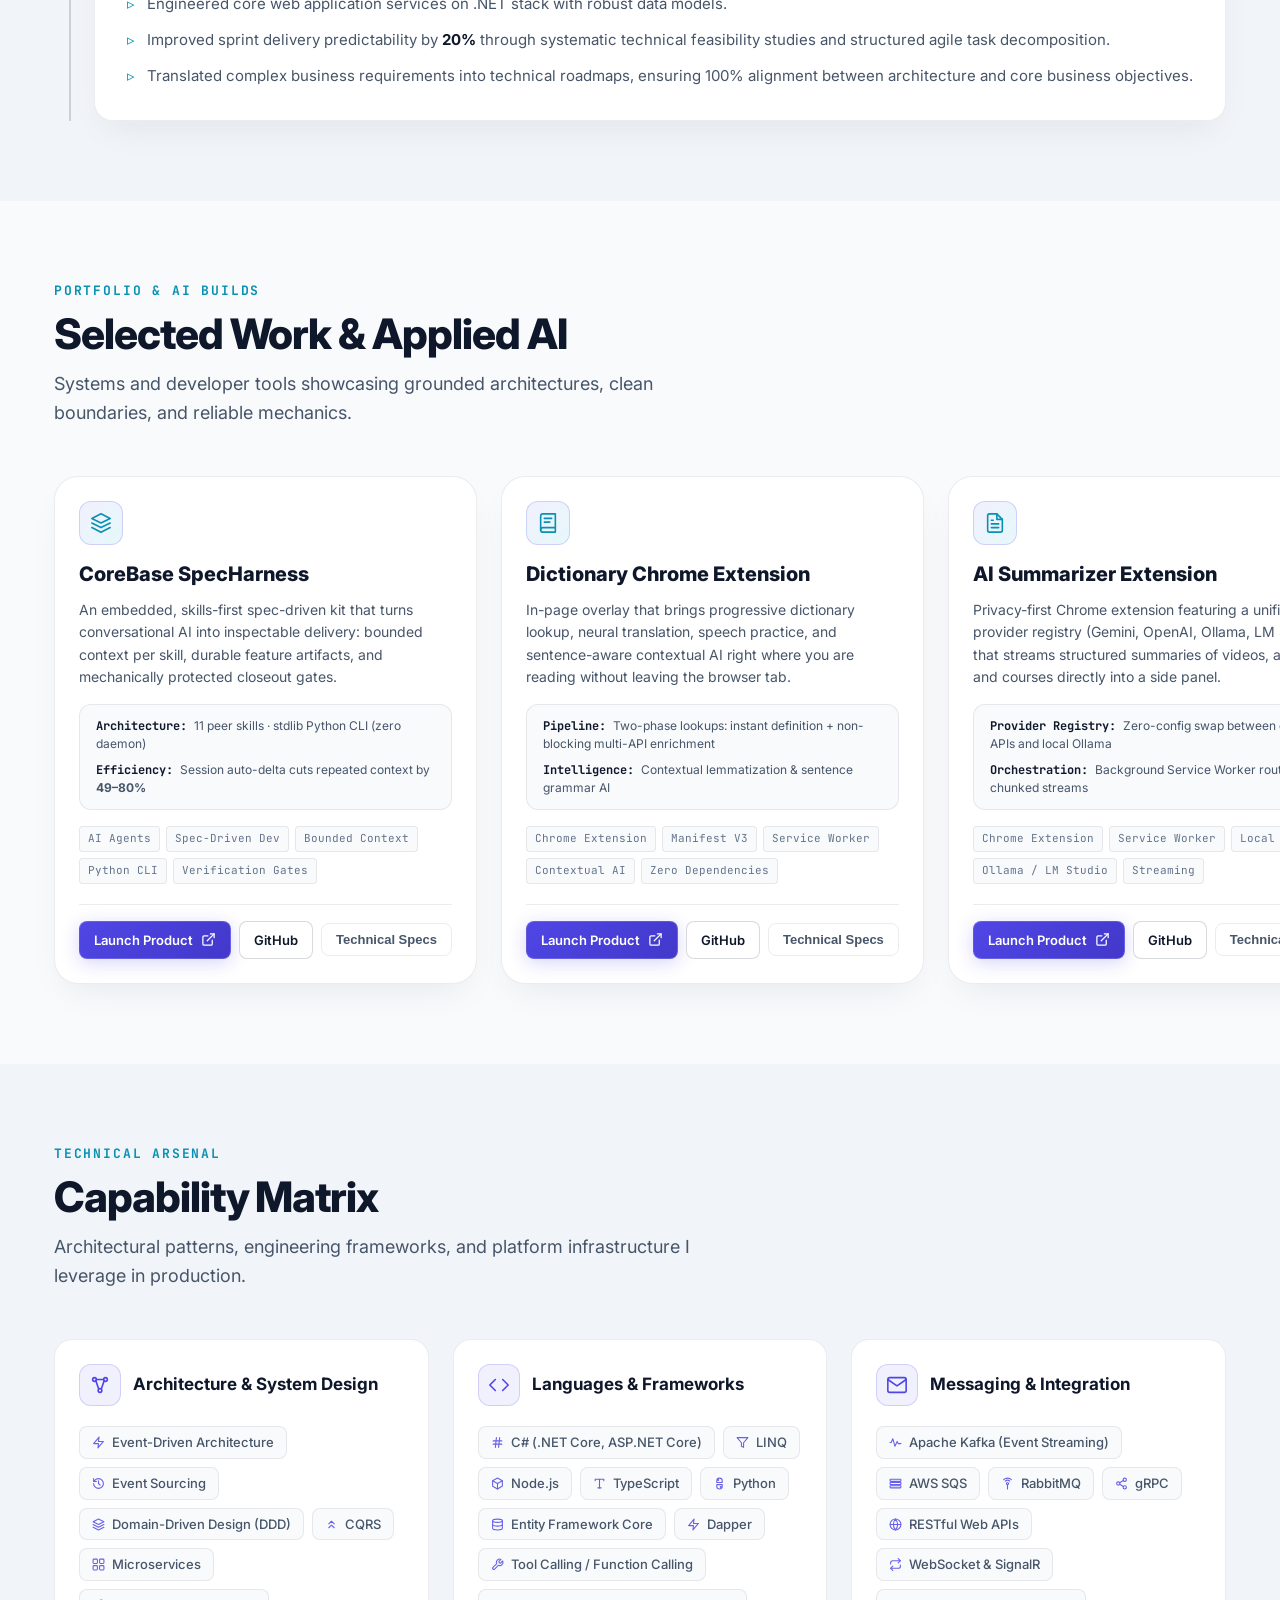
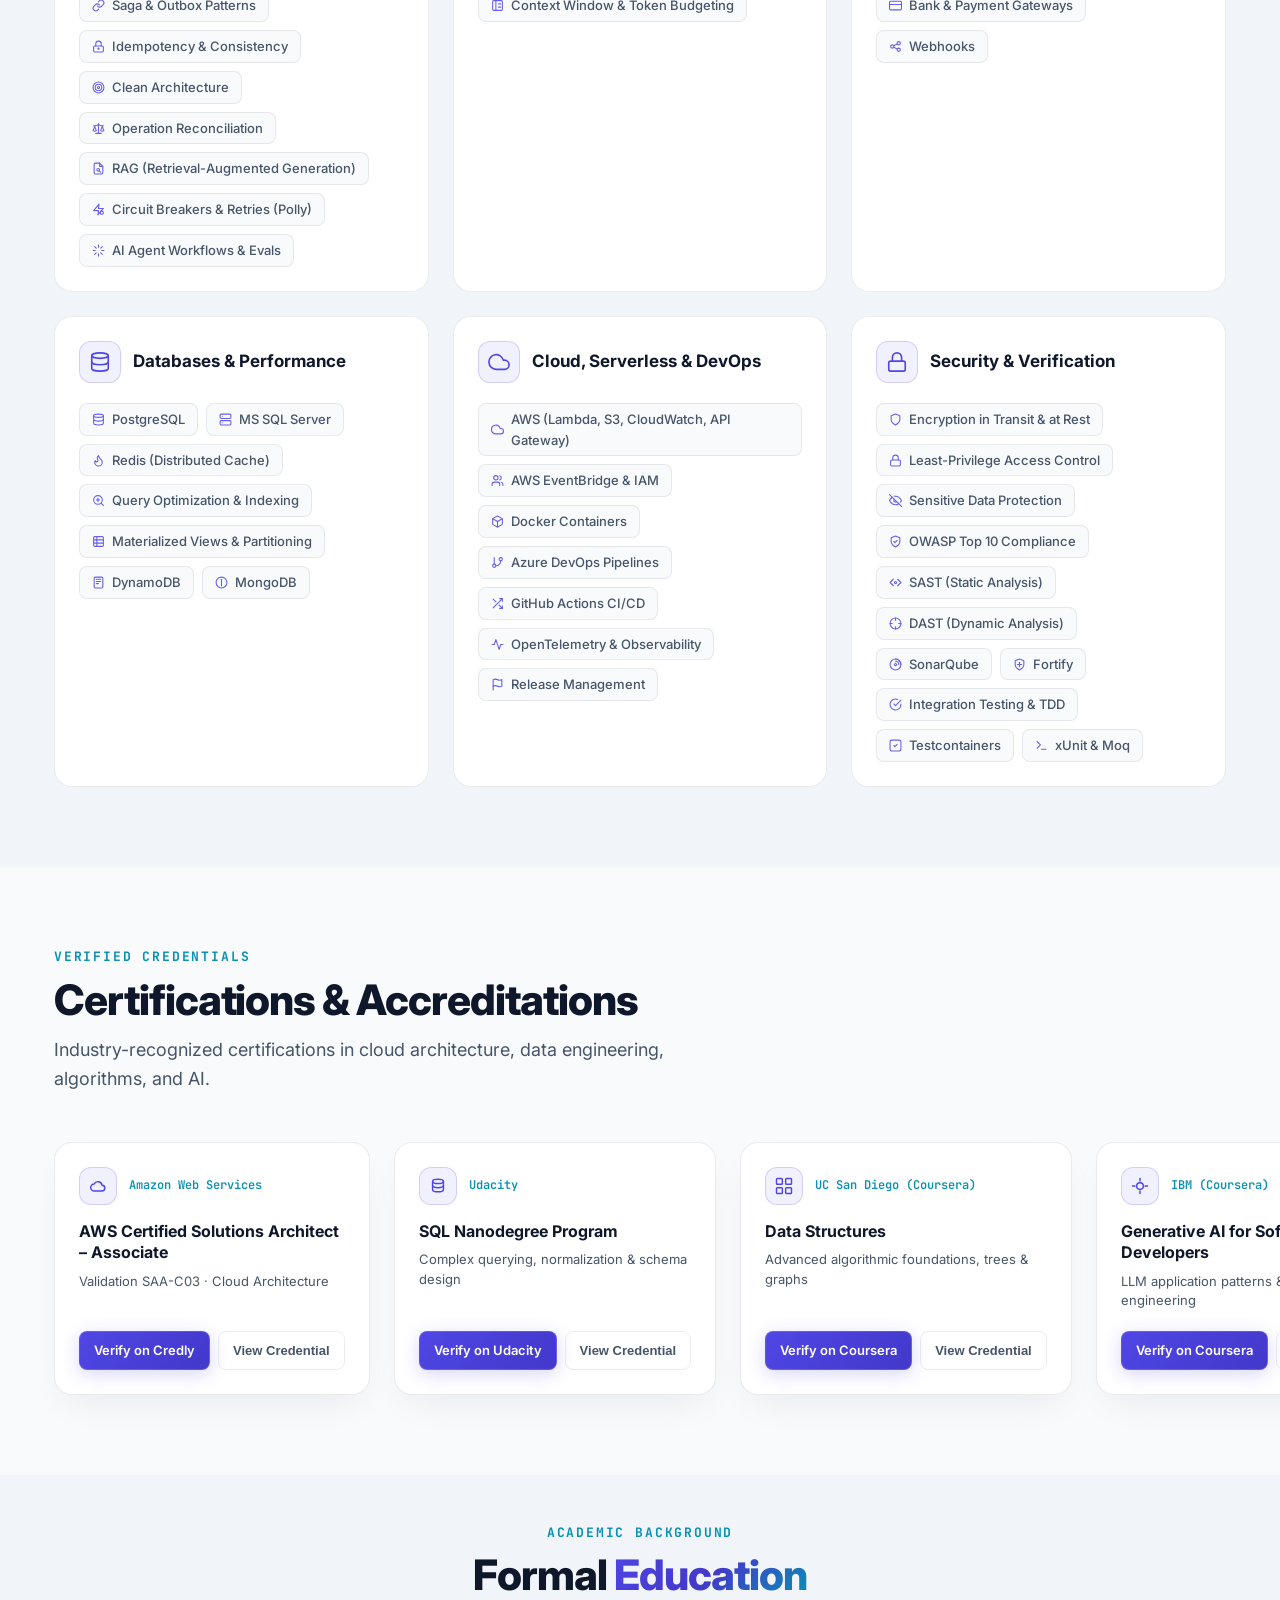
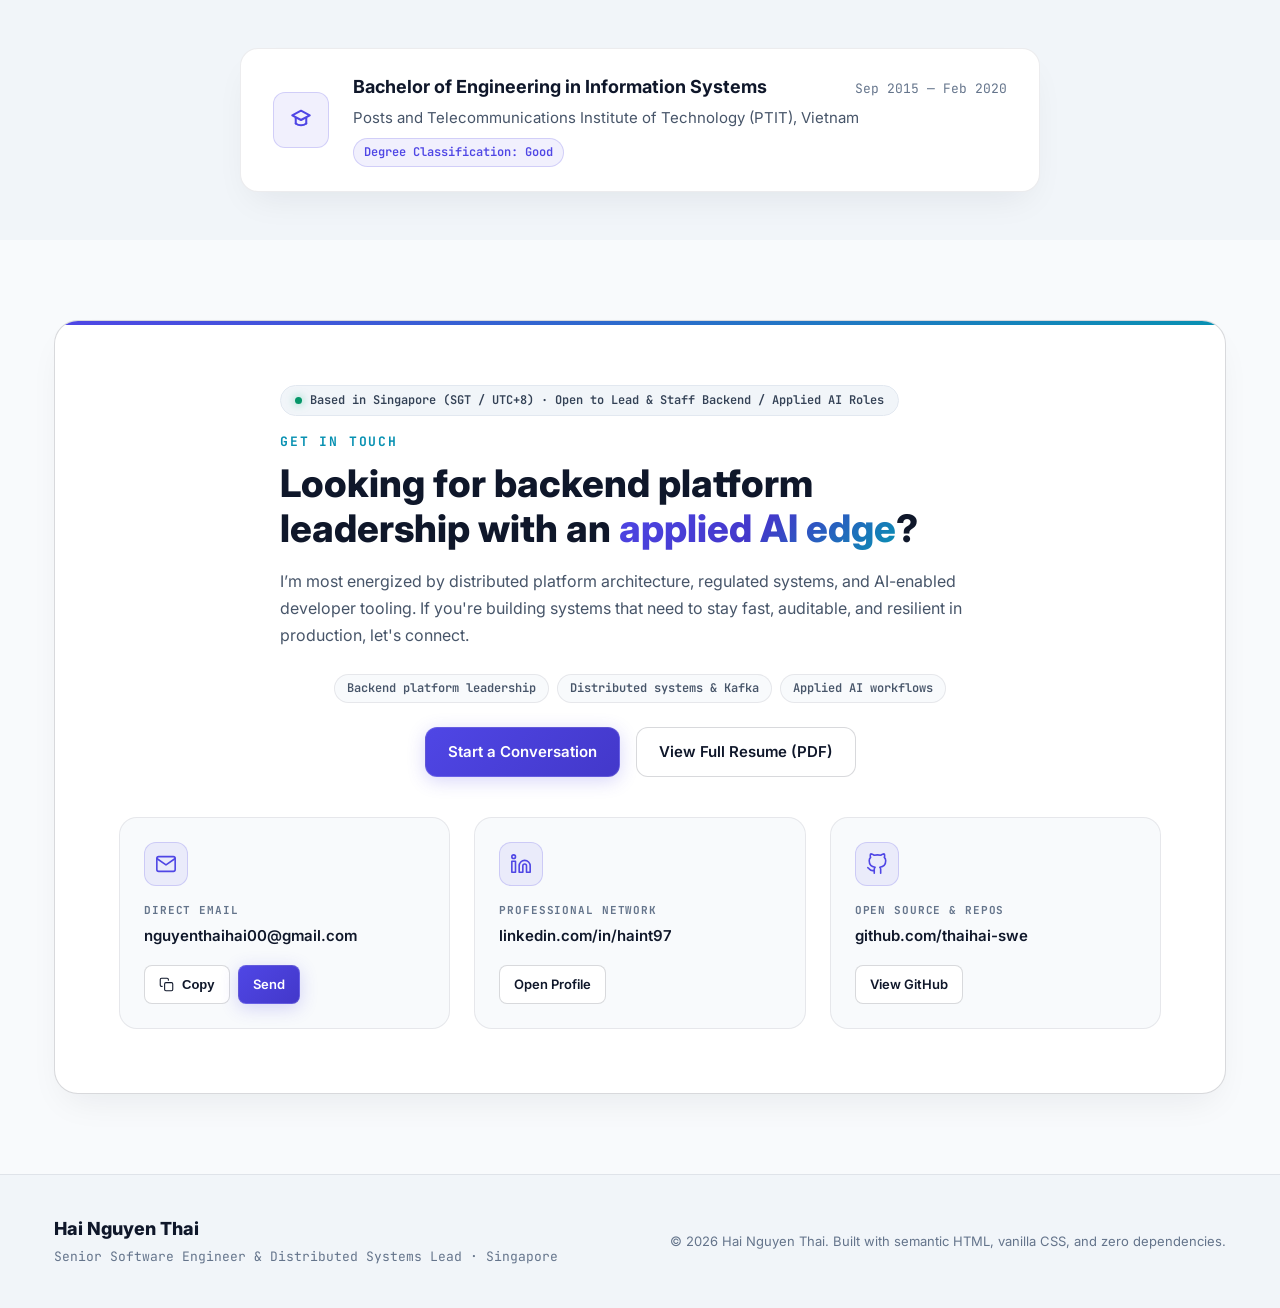
==== commit fd239291: "refactor: add new SVG icons for skill tags and update related HTML structure" ====
--- a/index.html
+++ b/index.html
@@ -169,7 +169,6 @@
                     <!-- Status / Availability Badge -->
                     <div class="hero-status-pill">
                         <span class="pulse-status-dot" aria-hidden="true"></span>
-                        <span class="status-text">Distributed Systems Lead &middot; Applied AI</span>
                     </div>
 
                     <!-- Hero Main Headline -->
@@ -179,7 +178,7 @@
 
                     <!-- Hero Description -->
                     <p class="hero-description">
-                        Senior Software Engineer &amp; Distributed Systems Lead moving deeply into <strong>applied AI
+                        Software Engineer moving deeply into <strong>applied AI
                             engineering</strong> &mdash;
                         designing resilient, mission-critical backends and grounded AI workflows for real-world
                         production.
@@ -618,7 +617,6 @@
                     <article class="timeline-item is-featured">
                         <div class="timeline-marker" aria-hidden="true"></div>
                         <div class="timeline-card">
-                            <div class="timeline-badge-active">CURRENT ROLE &middot; NATIONAL SCALE</div>
                             <div class="timeline-header">
                                 <div class="timeline-role-group">
                                     <h3 class="timeline-role">Back-end Leader / Senior Software Engineer</h3>
@@ -1073,6 +1071,18 @@
                                 </svg>
                                 RAG (Retrieval-Augmented Generation)
                             </span>
+                            <span class="skill-tag">
+                                <svg class="skill-tag-icon" aria-hidden="true">
+                                    <use href="#icon-skill-circuit-breaker"></use>
+                                </svg>
+                                Circuit Breakers &amp; Retries (Polly)
+                            </span>
+                            <span class="skill-tag">
+                                <svg class="skill-tag-icon" aria-hidden="true">
+                                    <use href="#icon-skill-ai-agent-workflows"></use>
+                                </svg>
+                                AI Agent Workflows &amp; Evals
+                            </span>
                         </div>
                     </div>
 
@@ -1128,6 +1138,18 @@
                                     <use href="#icon-skill-dapper"></use>
                                 </svg>
                                 Dapper
+                            </span>
+                            <span class="skill-tag">
+                                <svg class="skill-tag-icon" aria-hidden="true">
+                                    <use href="#icon-skill-tool-calling"></use>
+                                </svg>
+                                Tool Calling / Function Calling
+                            </span>
+                            <span class="skill-tag">
+                                <svg class="skill-tag-icon" aria-hidden="true">
+                                    <use href="#icon-skill-context-window"></use>
+                                </svg>
+                                Context Window &amp; Token Budgeting
                             </span>
                         </div>
                     </div>
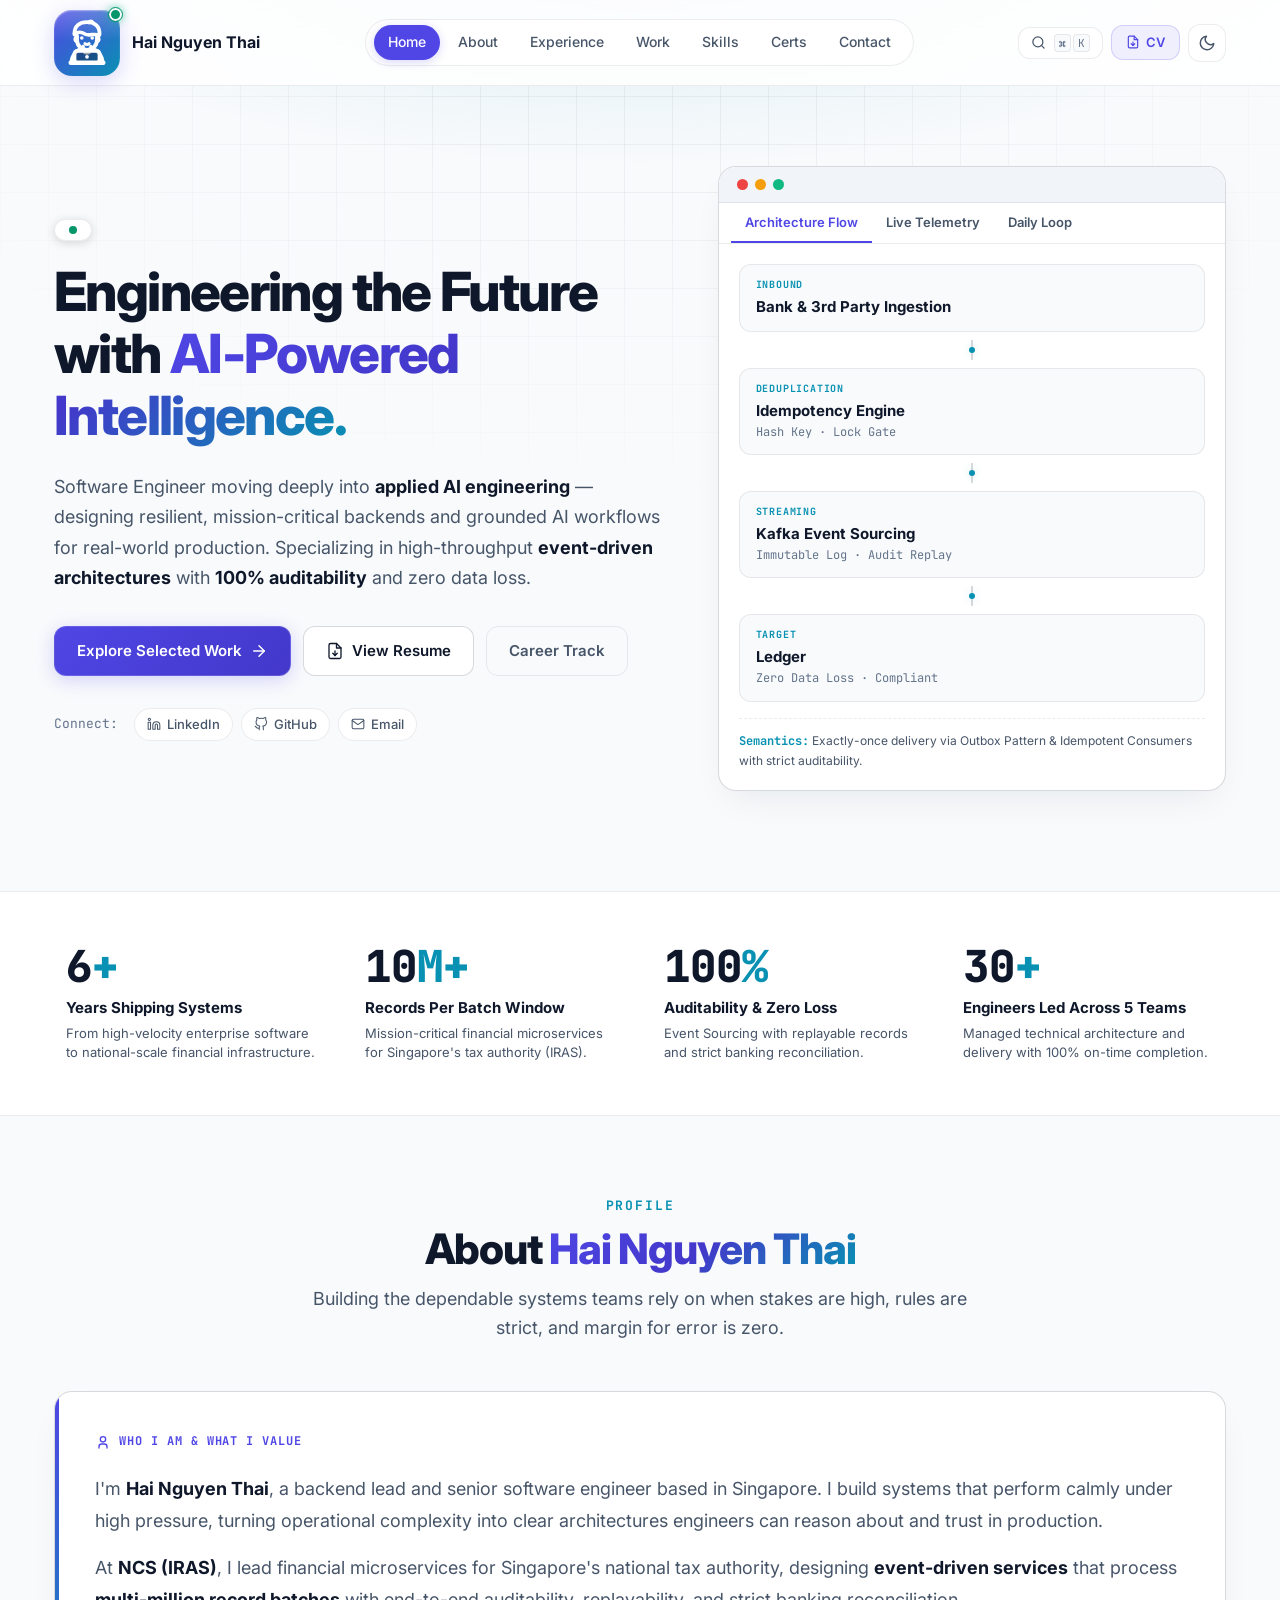
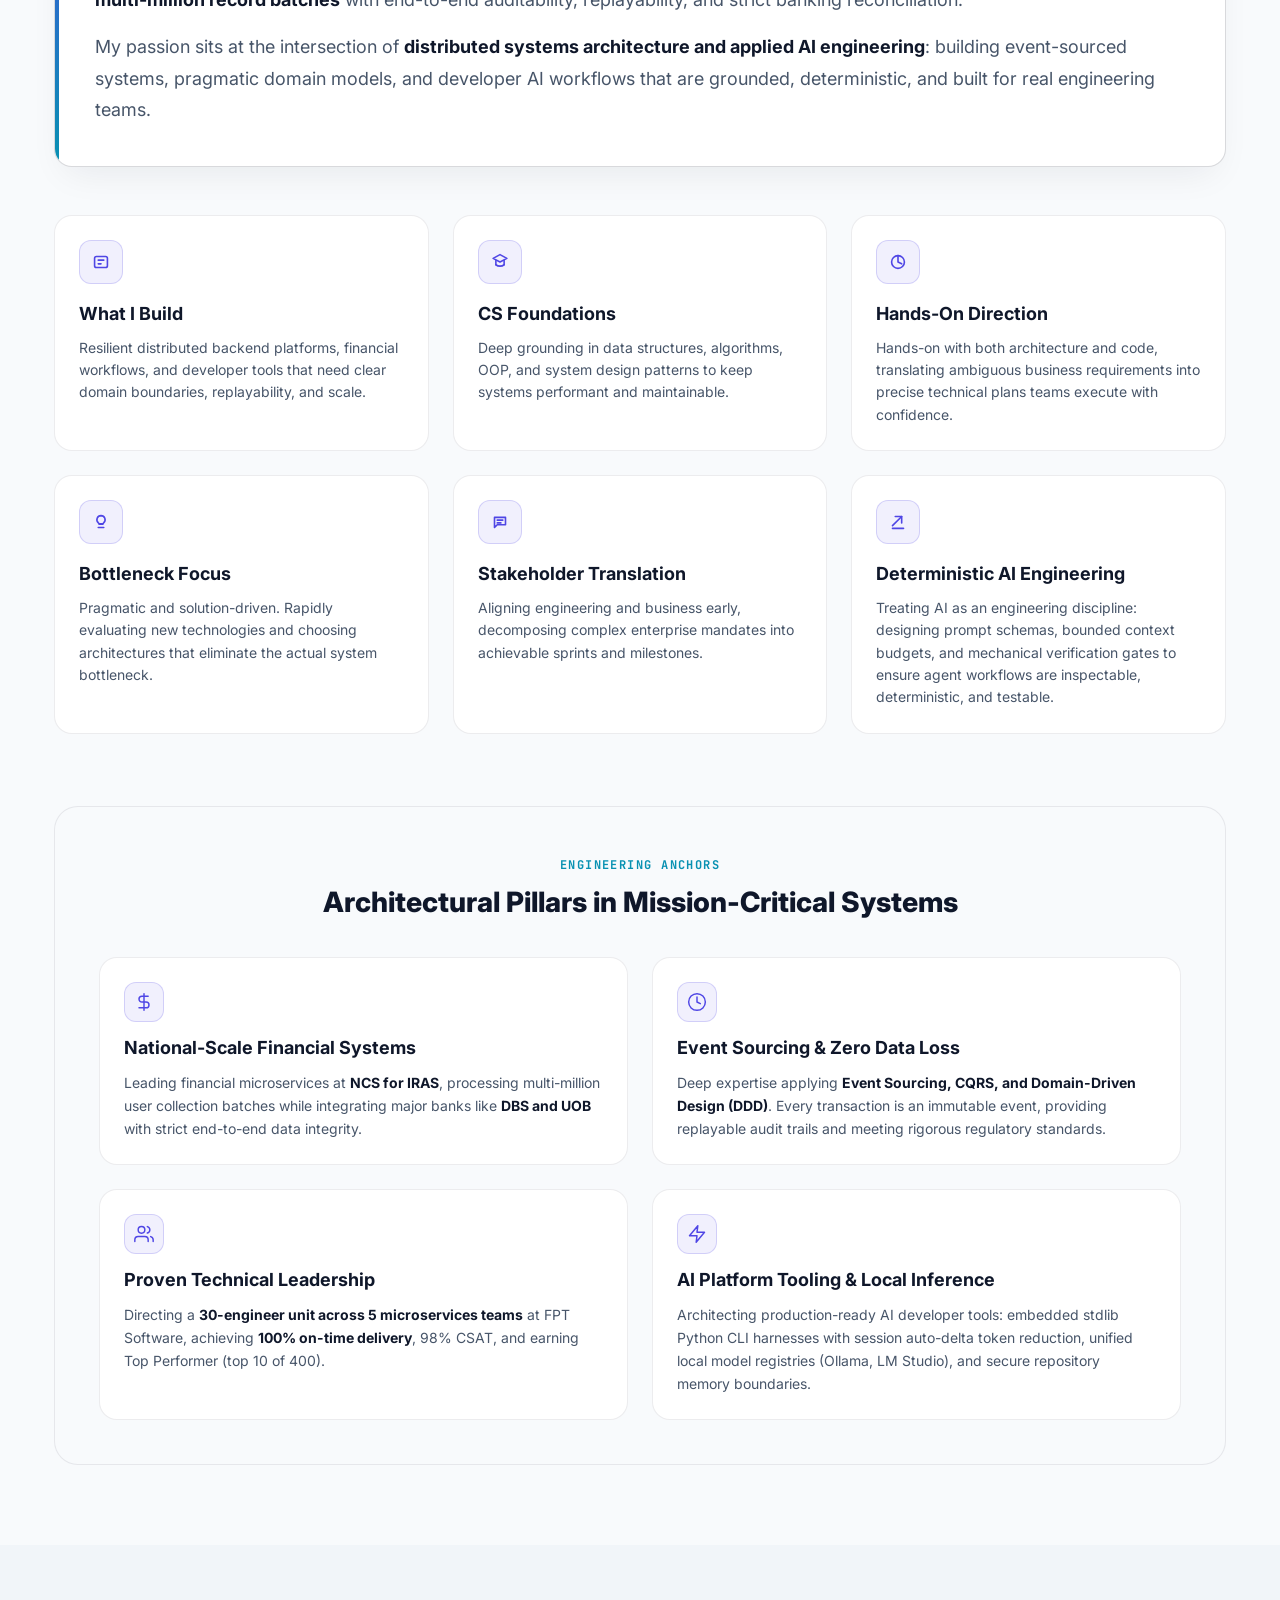
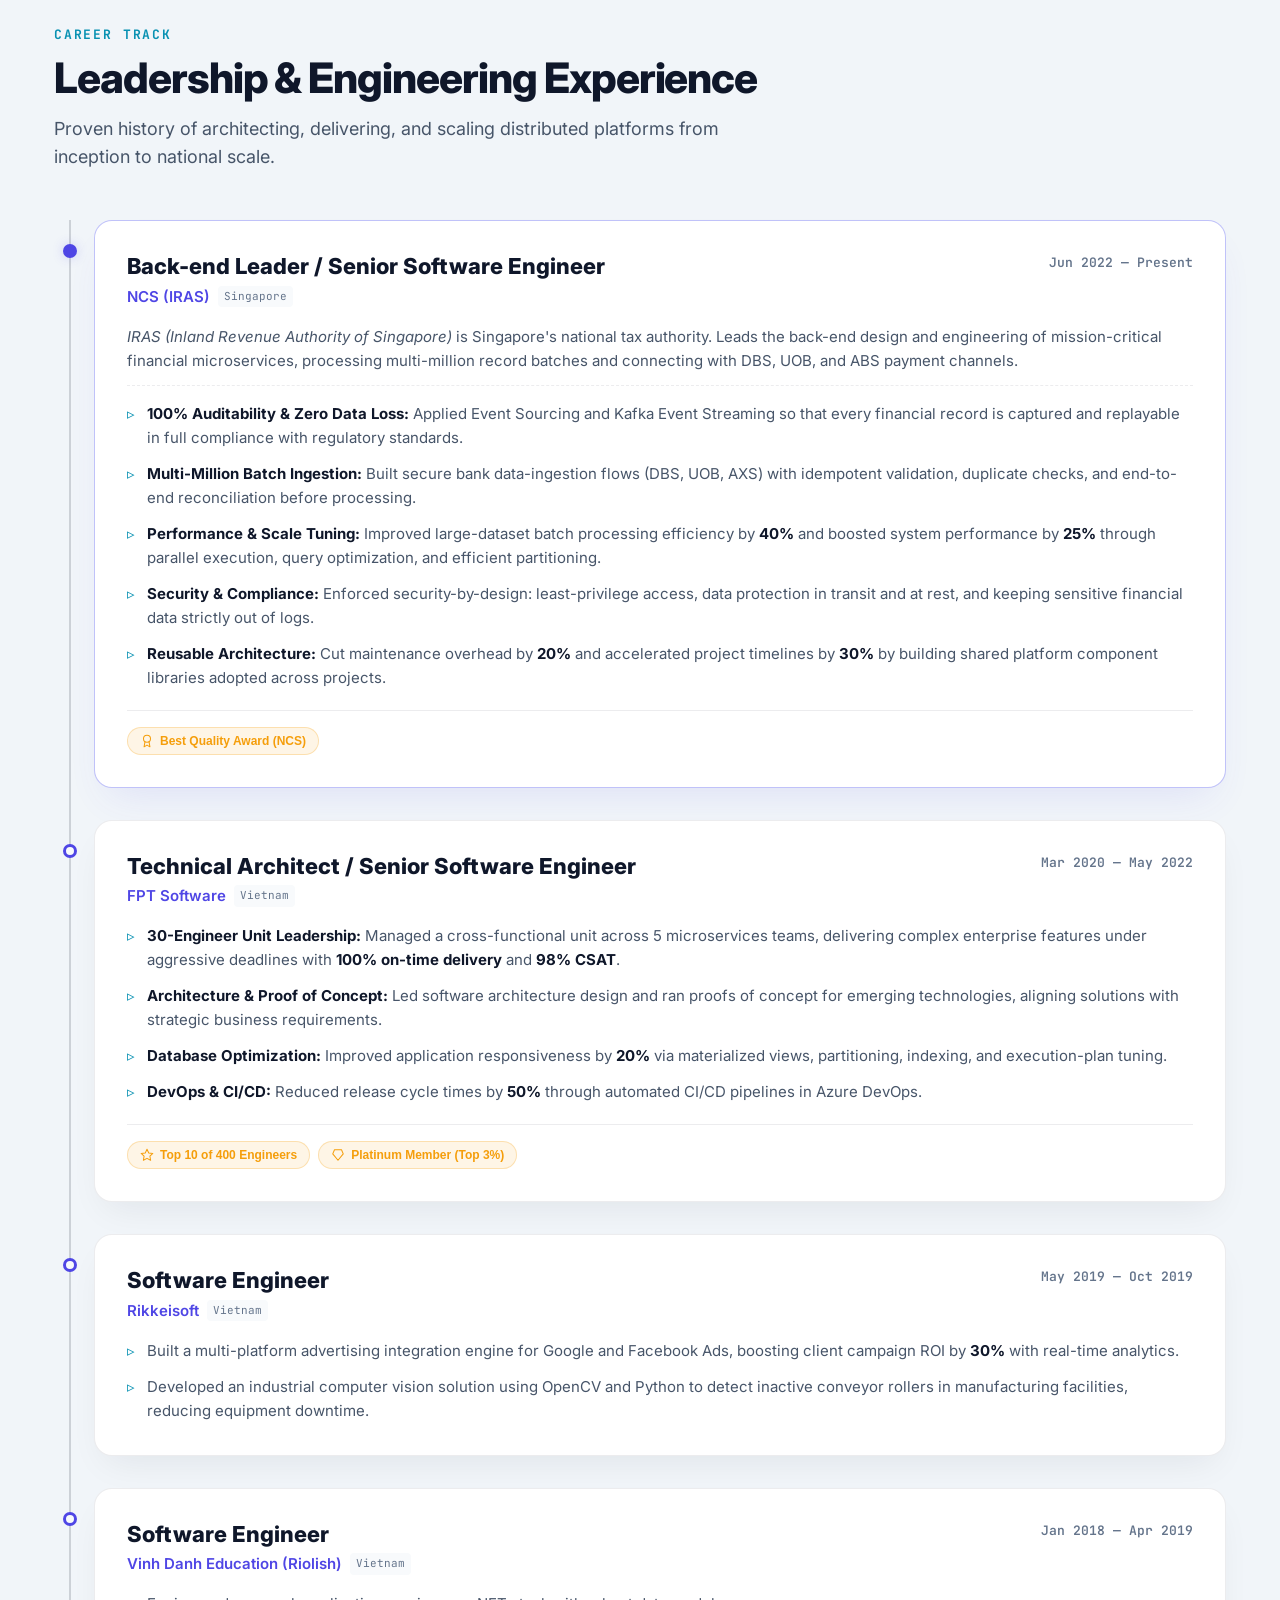
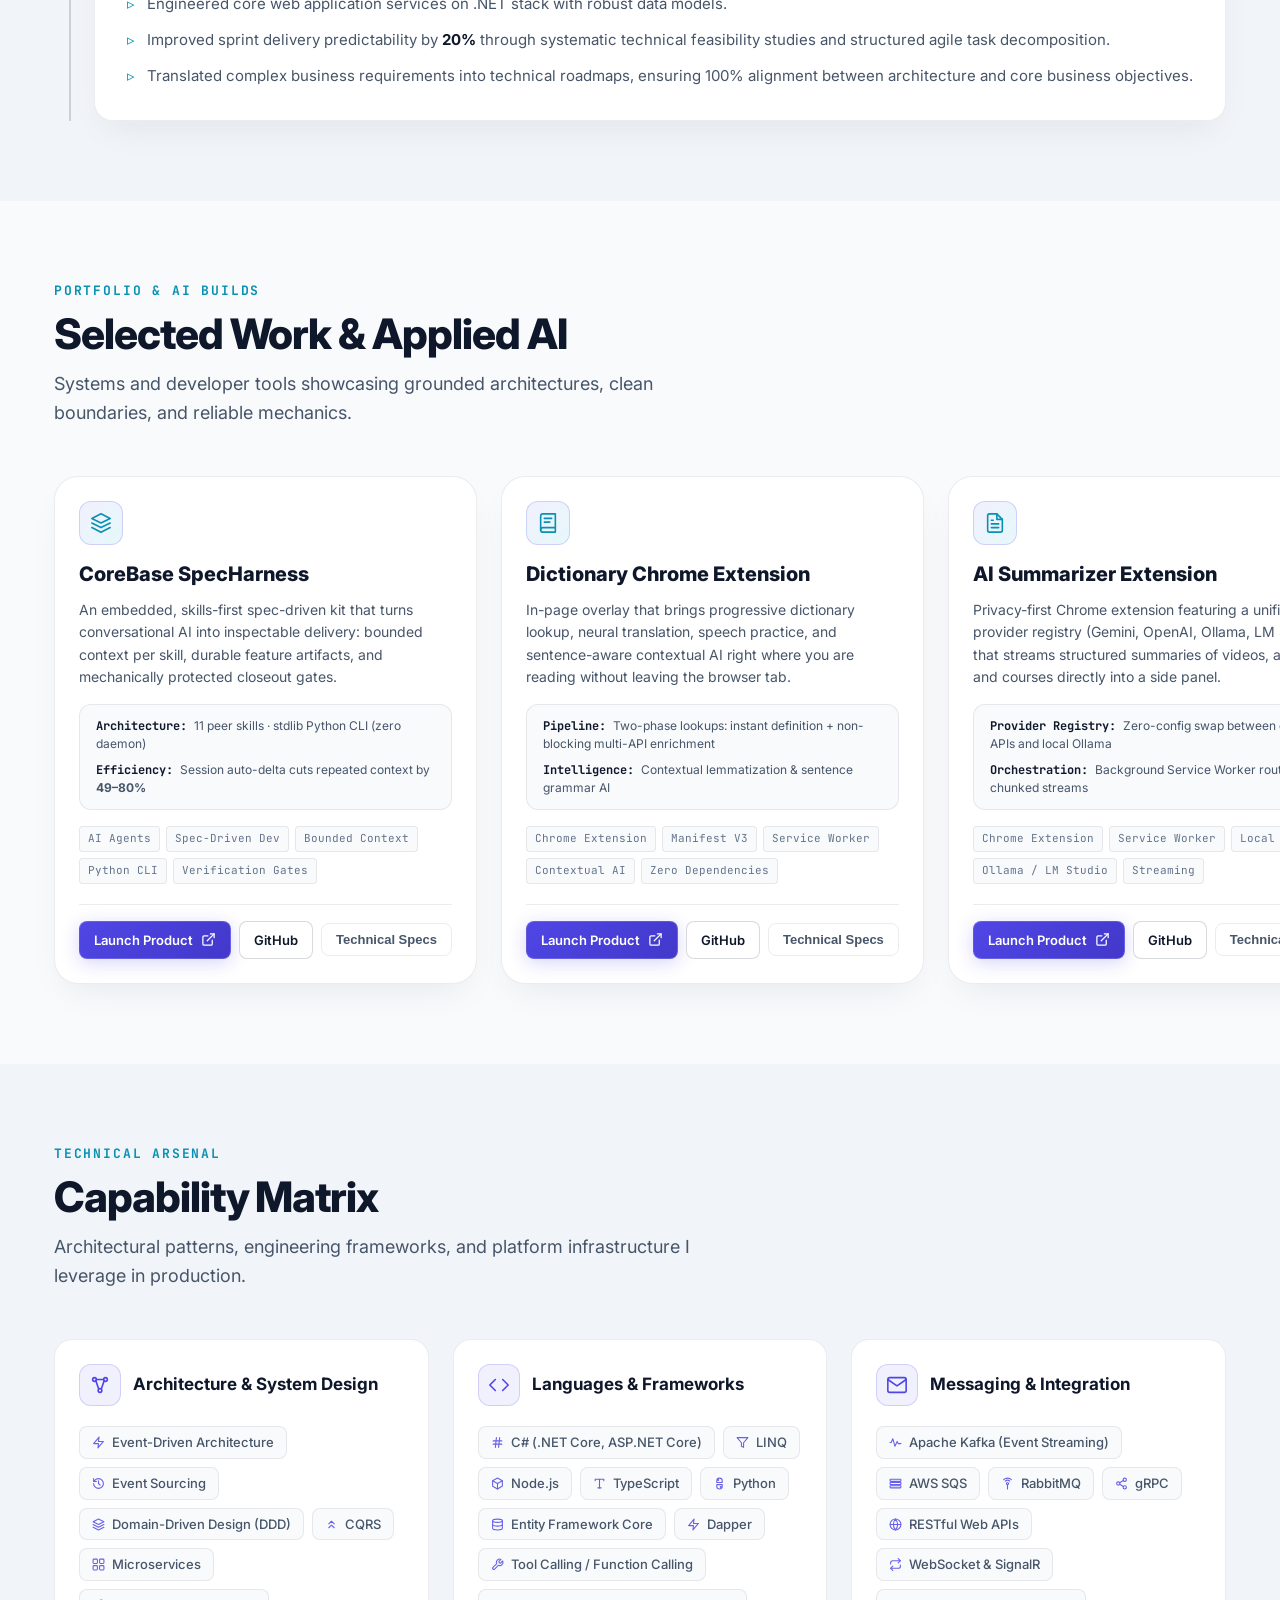
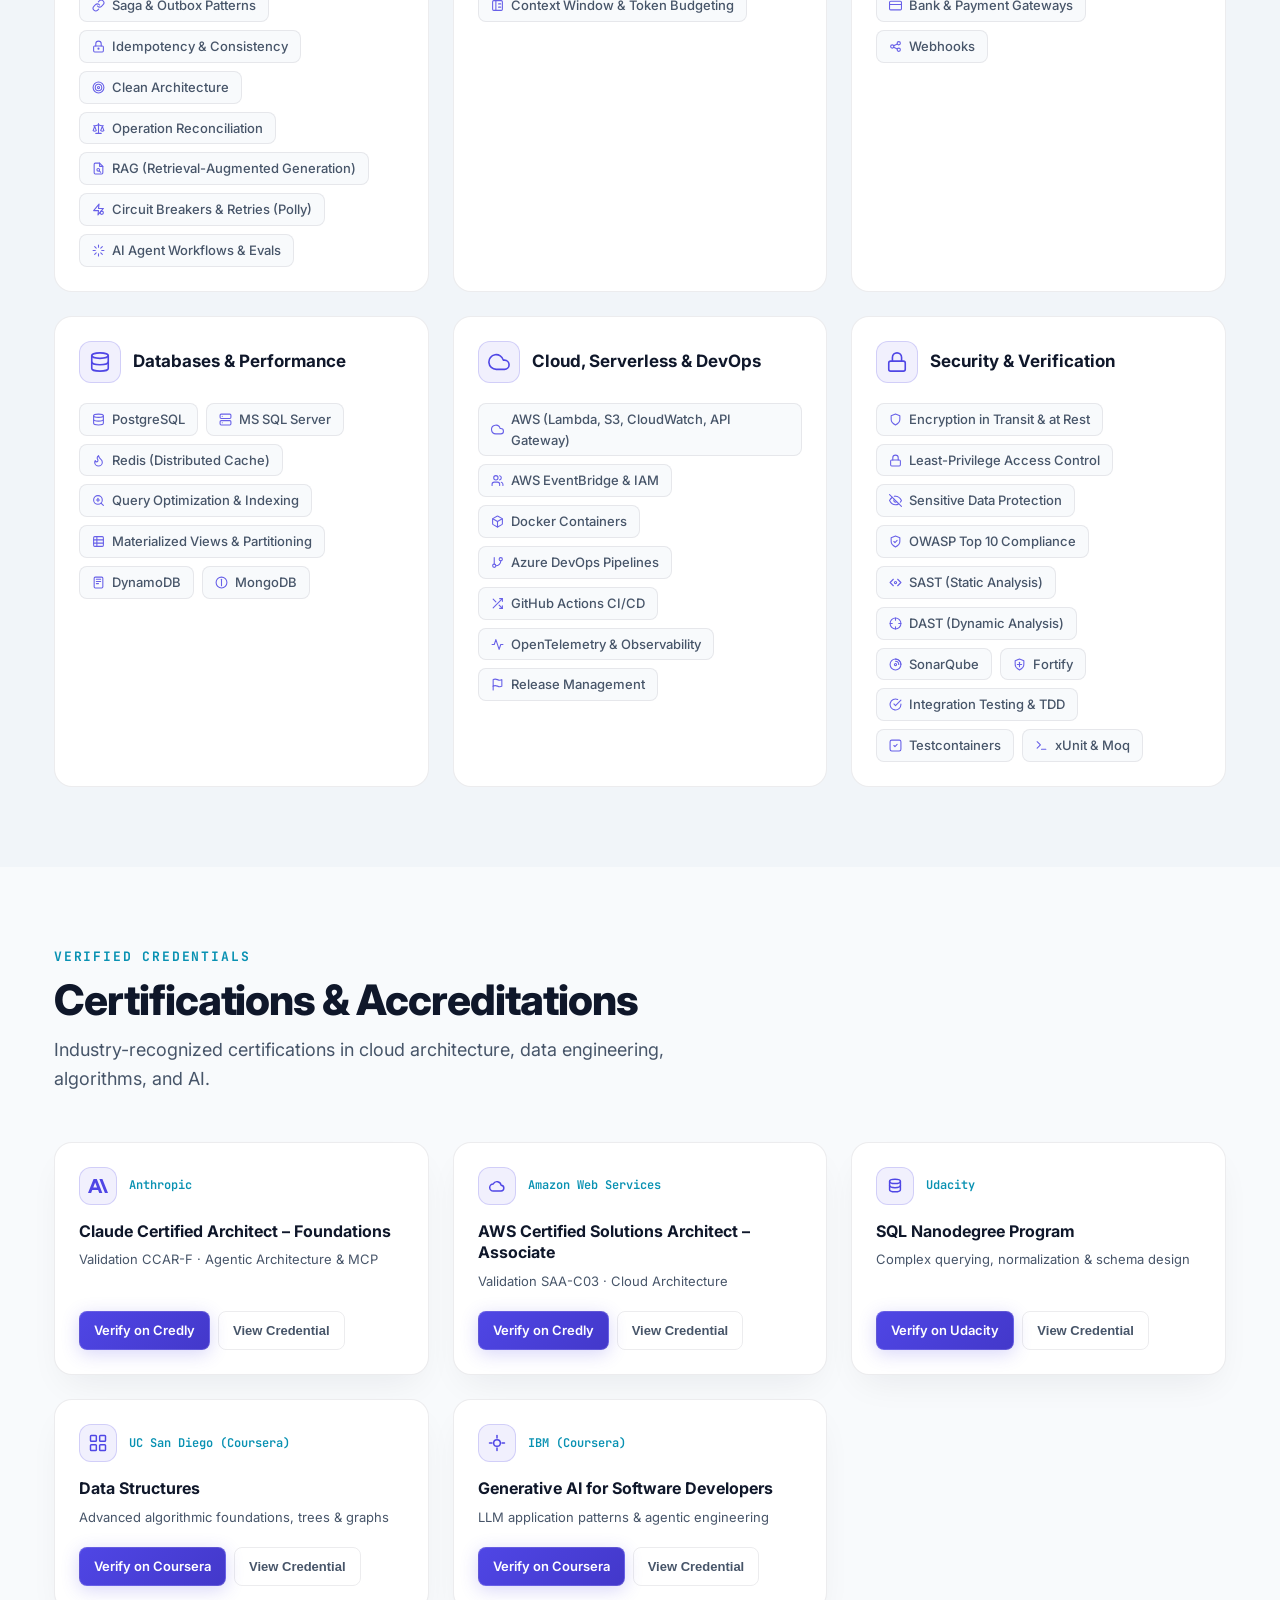
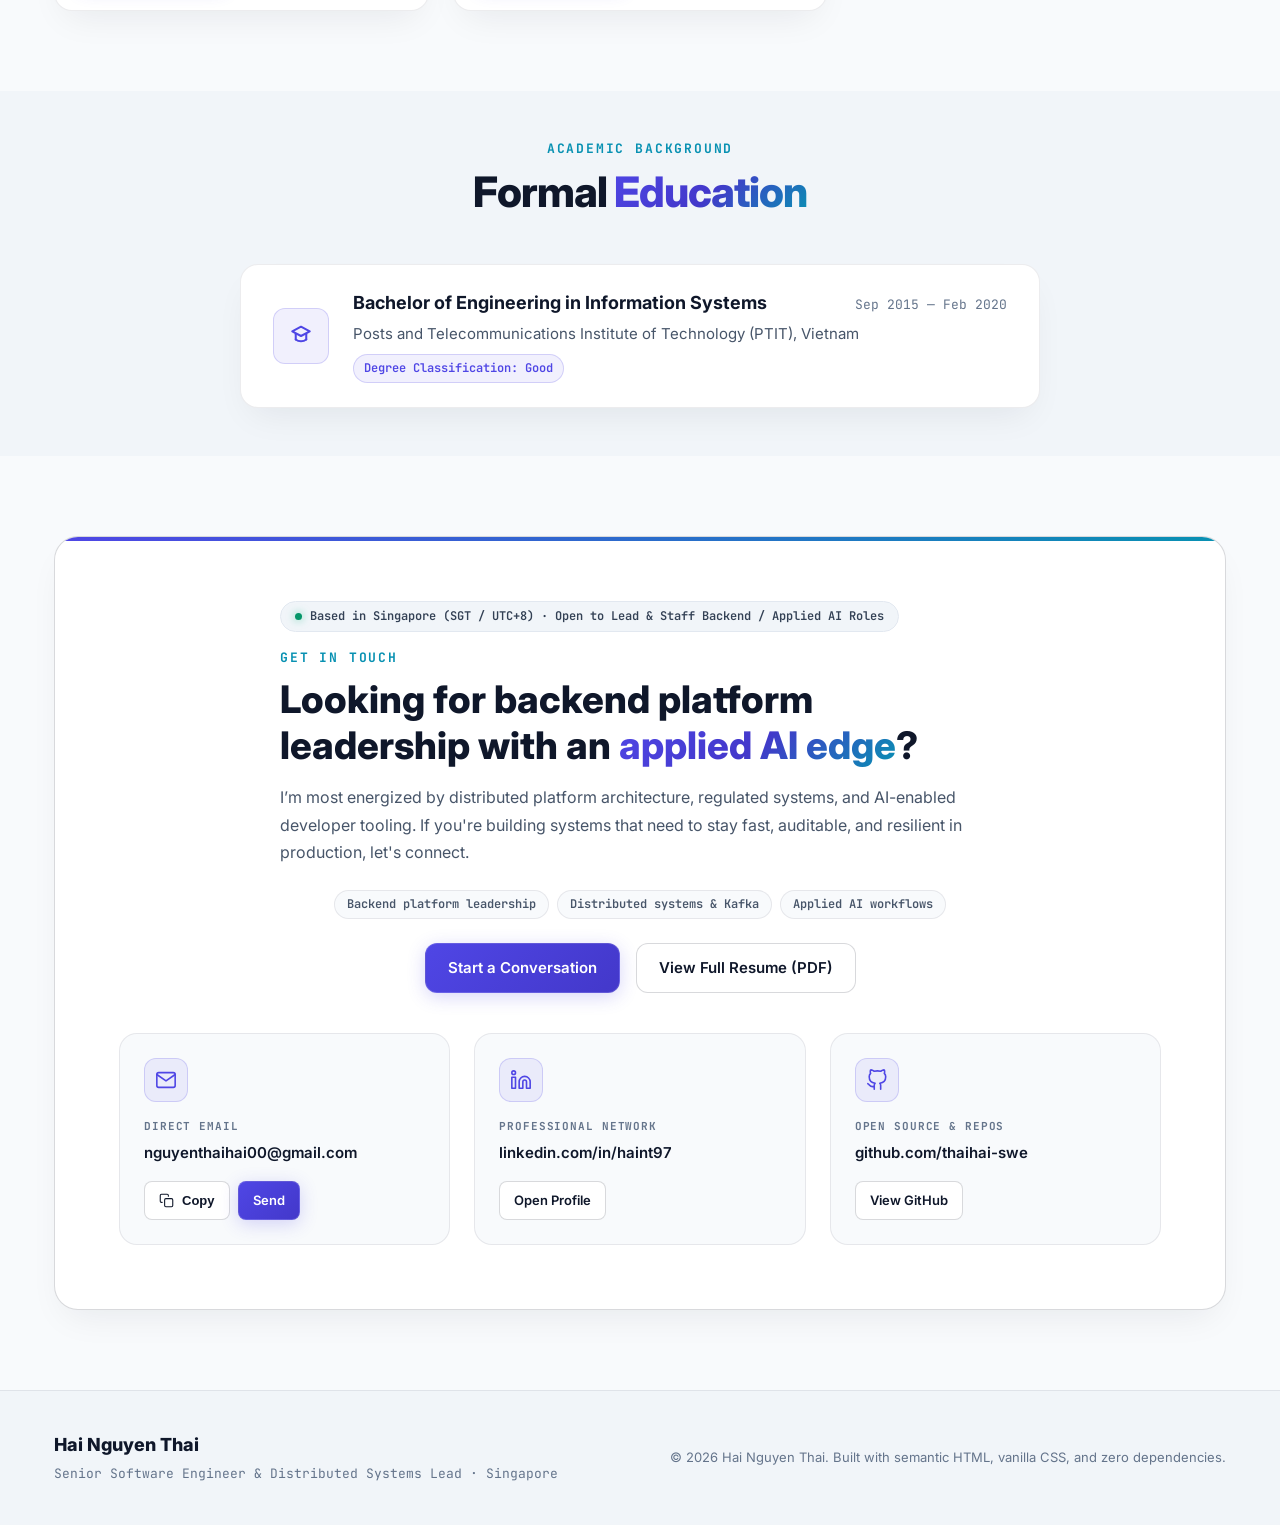
==== commit 9ae505c2: "refactor: add Claude Certified Architect section with new icon and update certifications layout" ====
--- a/index.html
+++ b/index.html
@@ -7,7 +7,7 @@
     <meta name="description"
         content="Hai Nguyen Thai — Senior Software Engineer &amp; Distributed Systems Lead in Singapore. Architecting mission-critical backends, event-driven platforms at IRAS, and applied AI workflows.">
     <meta name="keywords"
-        content="Hai Nguyen Thai, Senior Software Engineer, Distributed Systems, Event Sourcing, CQRS, DDD, Kafka, .NET Core, AWS, IRAS, Applied AI, Singapore">
+        content="Hai Nguyen Thai, Senior Software Engineer, Distributed Systems, Event Sourcing, CQRS, DDD, Kafka, .NET Core, AWS, Anthropic, Claude Certified Architect, IRAS, Applied AI, Singapore">
     <meta name="author" content="Hai Nguyen Thai">
     <meta name="theme-color" content="#070A11">
     <meta name="color-scheme" content="dark light">
@@ -1424,6 +1424,33 @@
                 </div>
 
                 <div class="certs-grid">
+                    <!-- Claude Certified Architect -->
+                    <div class="cert-card">
+                        <div class="cert-header">
+                            <div class="cert-icon-wrap" aria-hidden="true">
+                                <svg aria-hidden="true">
+                                    <use href="#icon-cert-anthropic"></use>
+                                </svg>
+                            </div>
+                            <span class="cert-issuer">Anthropic</span>
+                        </div>
+                        <h3 class="cert-name">Claude Certified Architect &ndash; Foundations</h3>
+                        <p class="cert-sub">Validation CCAR-F &middot; Agentic Architecture &amp; MCP</p>
+                        <div class="cert-actions">
+                            <a href="https://www.credly.com/badges/b8cc5715-5f94-4f49-b5df-5fe6ea00c716/public_url" target="_blank"
+                                rel="noopener noreferrer" class="btn btn-sm btn-primary">
+                                Verify on Credly
+                            </a>
+                            <button class="btn btn-sm btn-ghost btn-view-cert" type="button"
+                                data-cert-image="ClaudeCertifiedCertificate20261111-20-p8kzap.png"
+                                data-cert-title="Claude Certified Architect – Foundations"
+                                data-cert-issuer="Anthropic"
+                                data-cert-verify="https://www.credly.com/badges/b8cc5715-5f94-4f49-b5df-5fe6ea00c716/public_url">
+                                View Credential
+                            </button>
+                        </div>
+                    </div>
+
                     <!-- AWS SAA -->
                     <div class="cert-card">
                         <div class="cert-header">
@@ -1820,7 +1847,7 @@
                     </div>
                     <div class="cmd-item" role="option" data-action="nav" data-target="#certifications" tabindex="0">
                         <span class="cmd-item-icon">📜</span>
-                        <span class="cmd-item-label">Certifications &middot; AWS, SQL, IBM</span>
+                        <span class="cmd-item-label">Certifications &middot; Anthropic, AWS, IBM</span>
                         <span class="cmd-item-hint">#certifications</span>
                     </div>
                     <div class="cmd-item" role="option" data-action="nav" data-target="#contact" tabindex="0">
--- a/styles.css
+++ b/styles.css
@@ -1954,7 +1954,7 @@
 
 .certs-grid {
   display: grid;
-  grid-template-columns: repeat(4, 1fr);
+  grid-template-columns: repeat(3, 1fr);
   gap: var(--space-6);
 }
 
